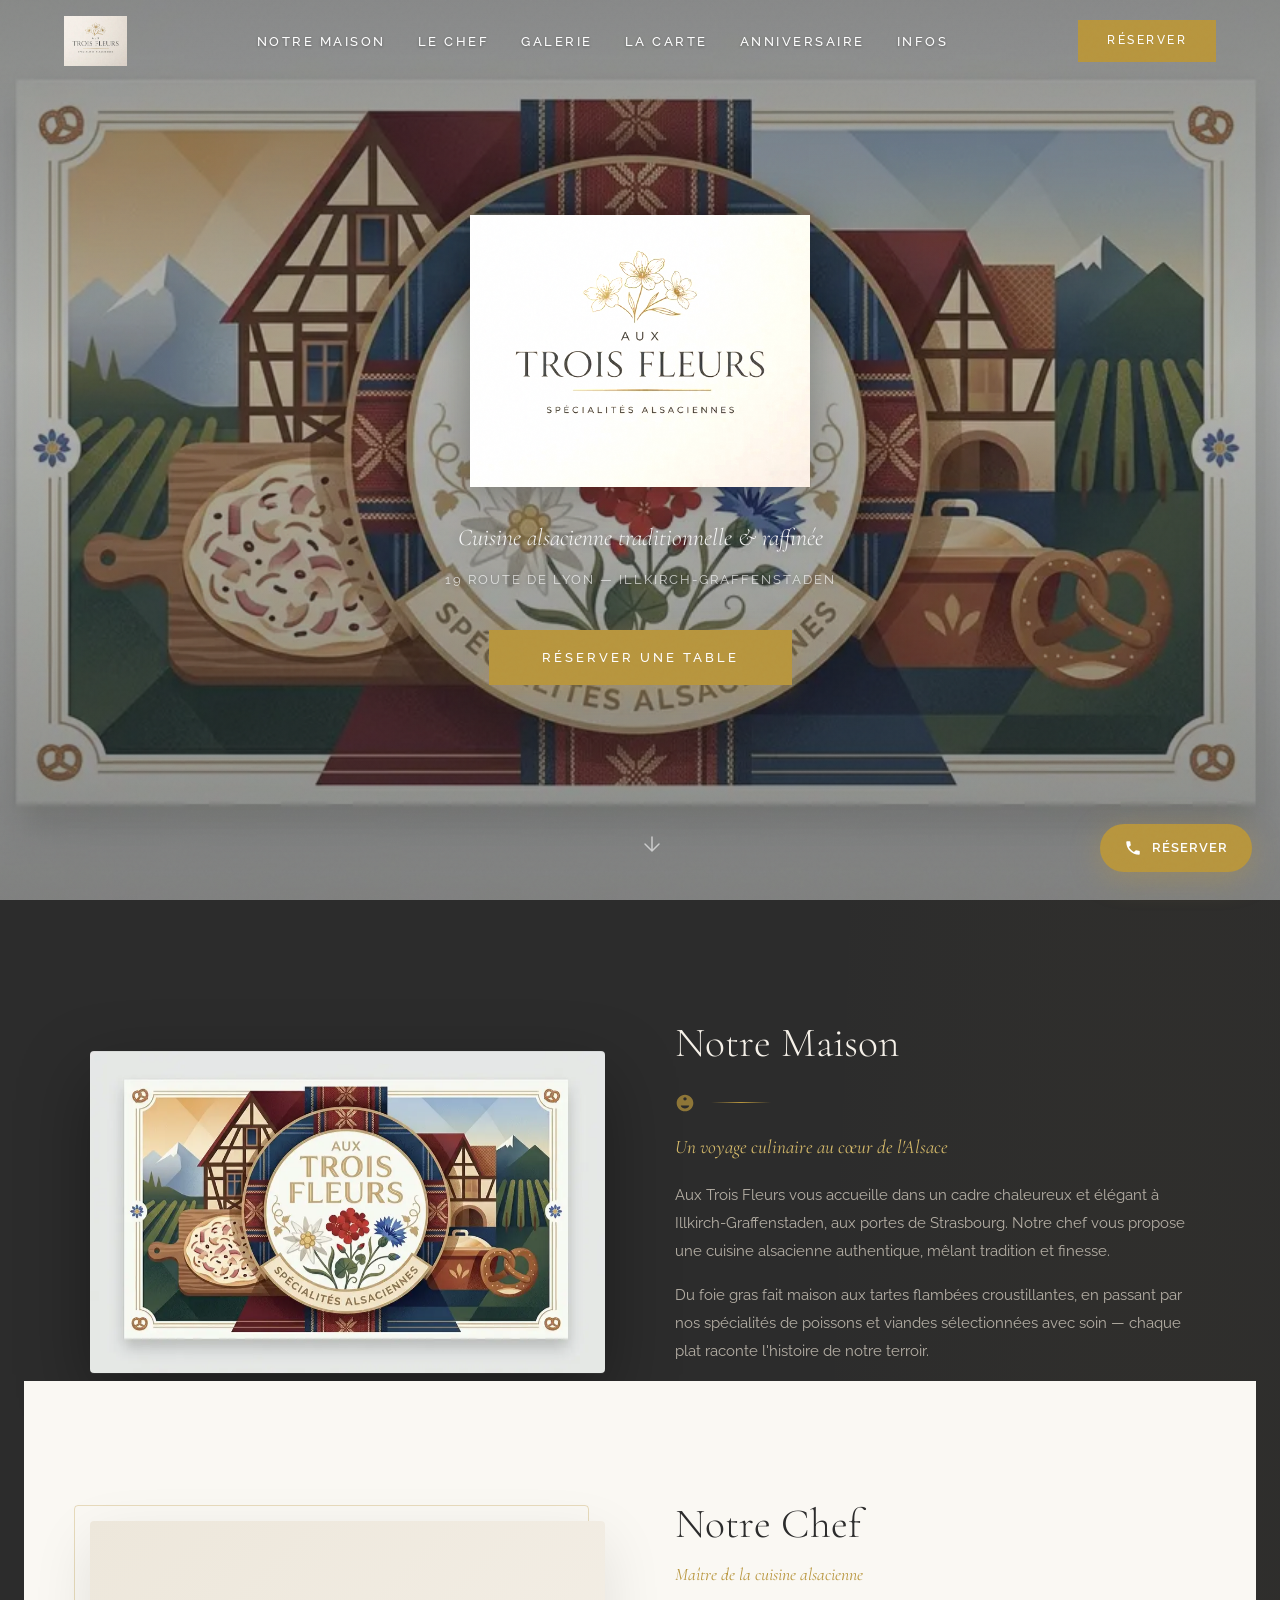
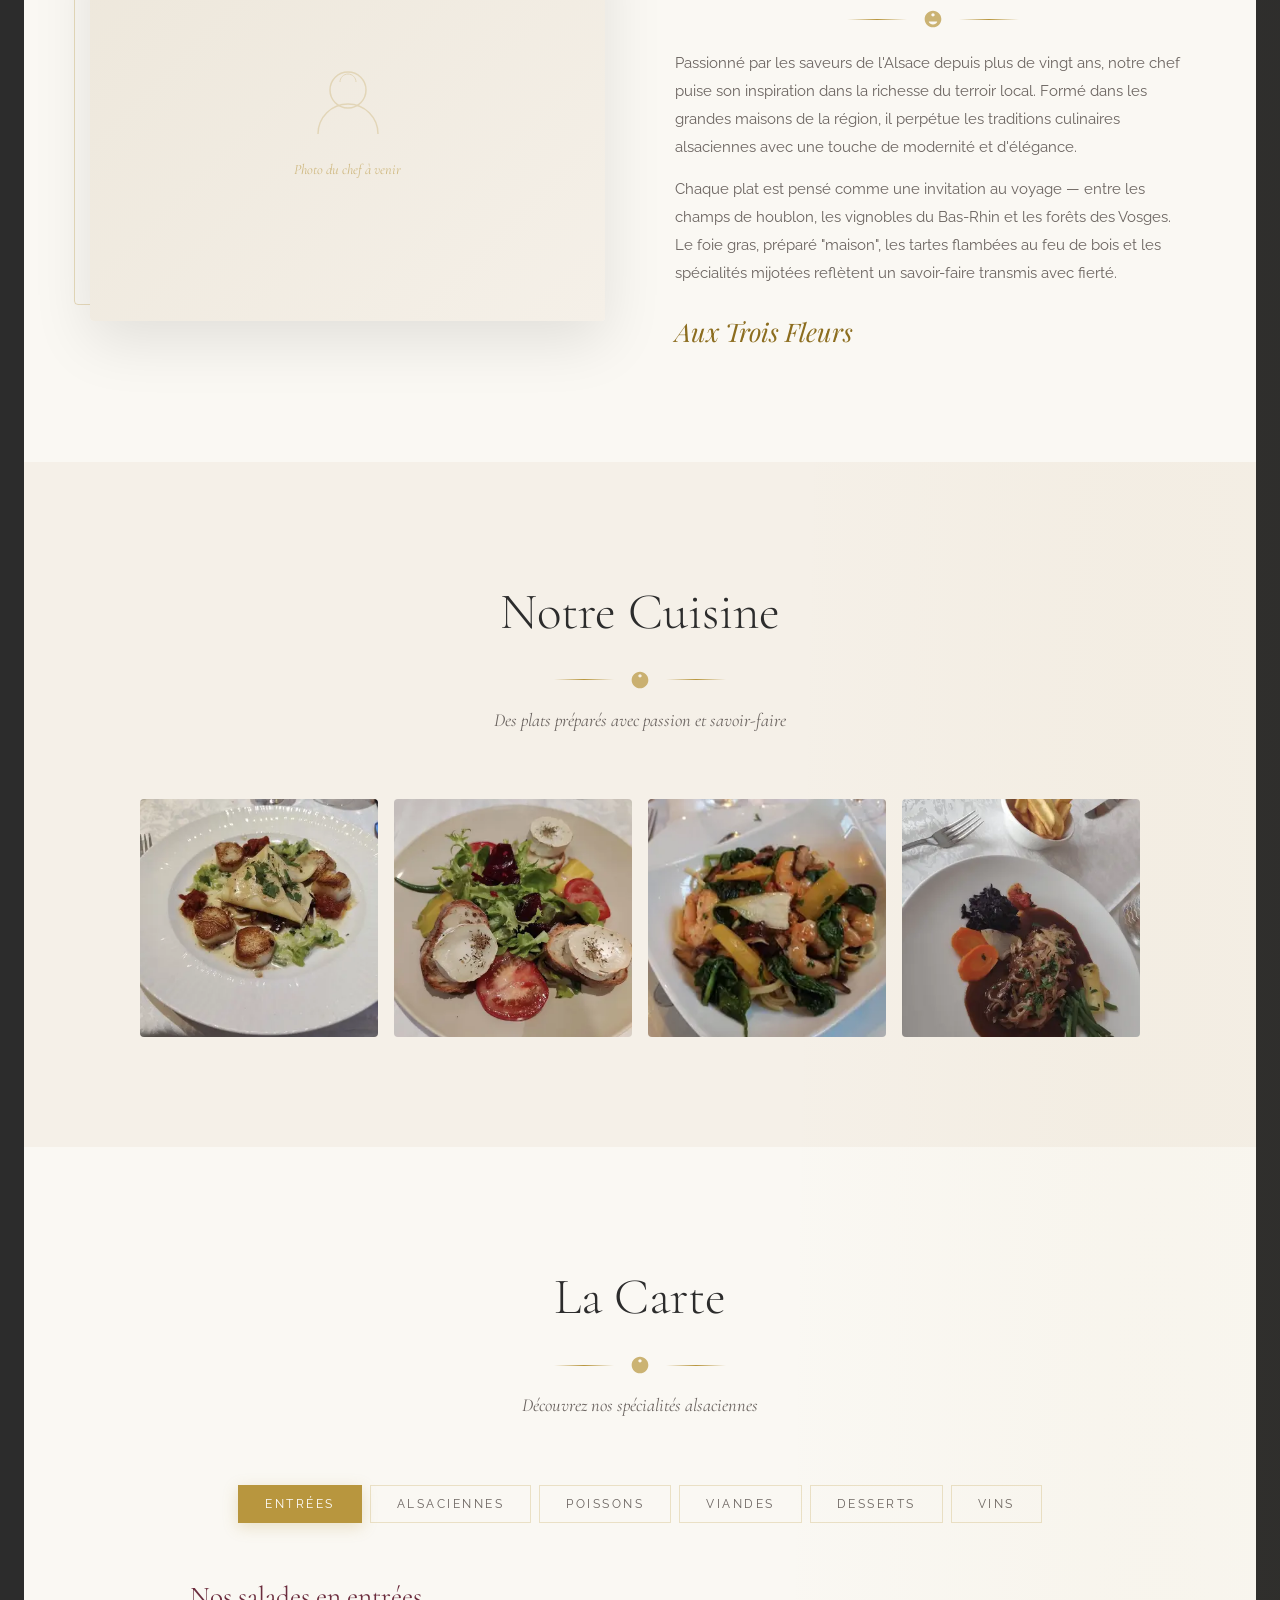
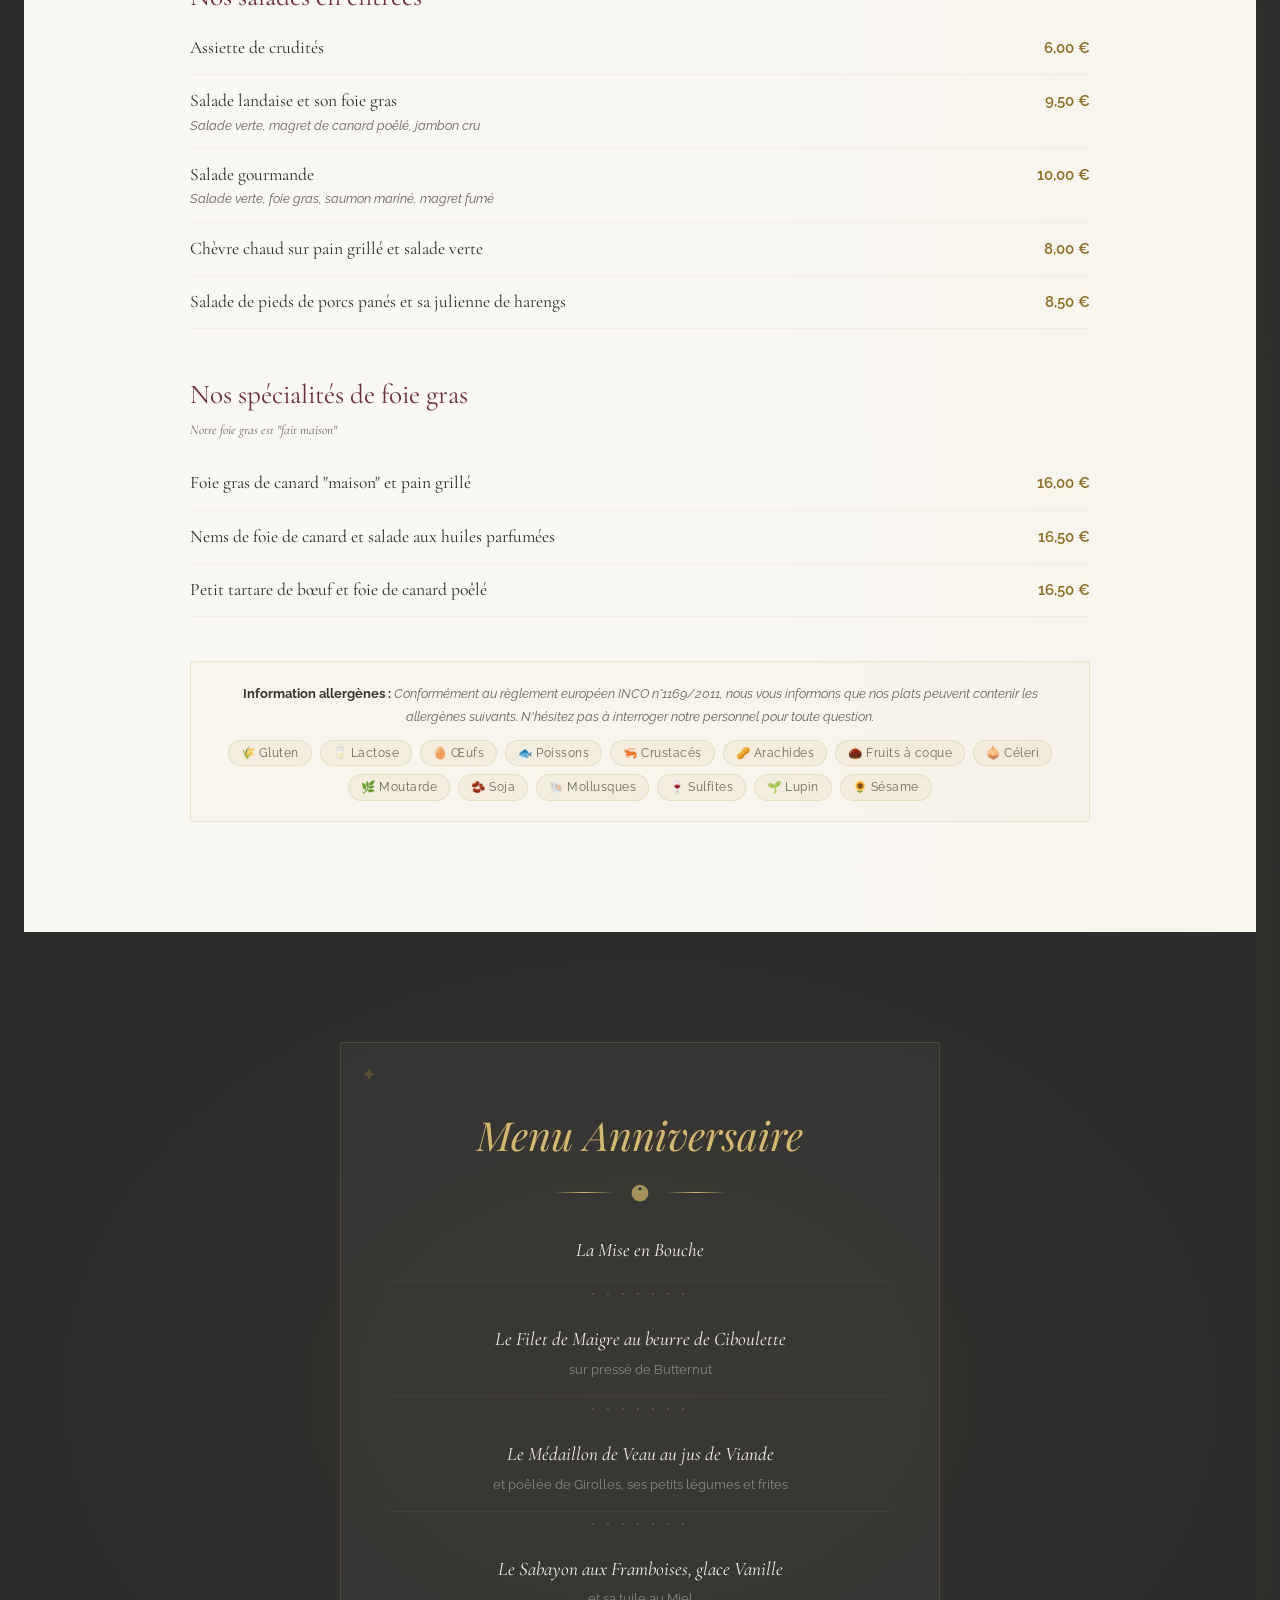
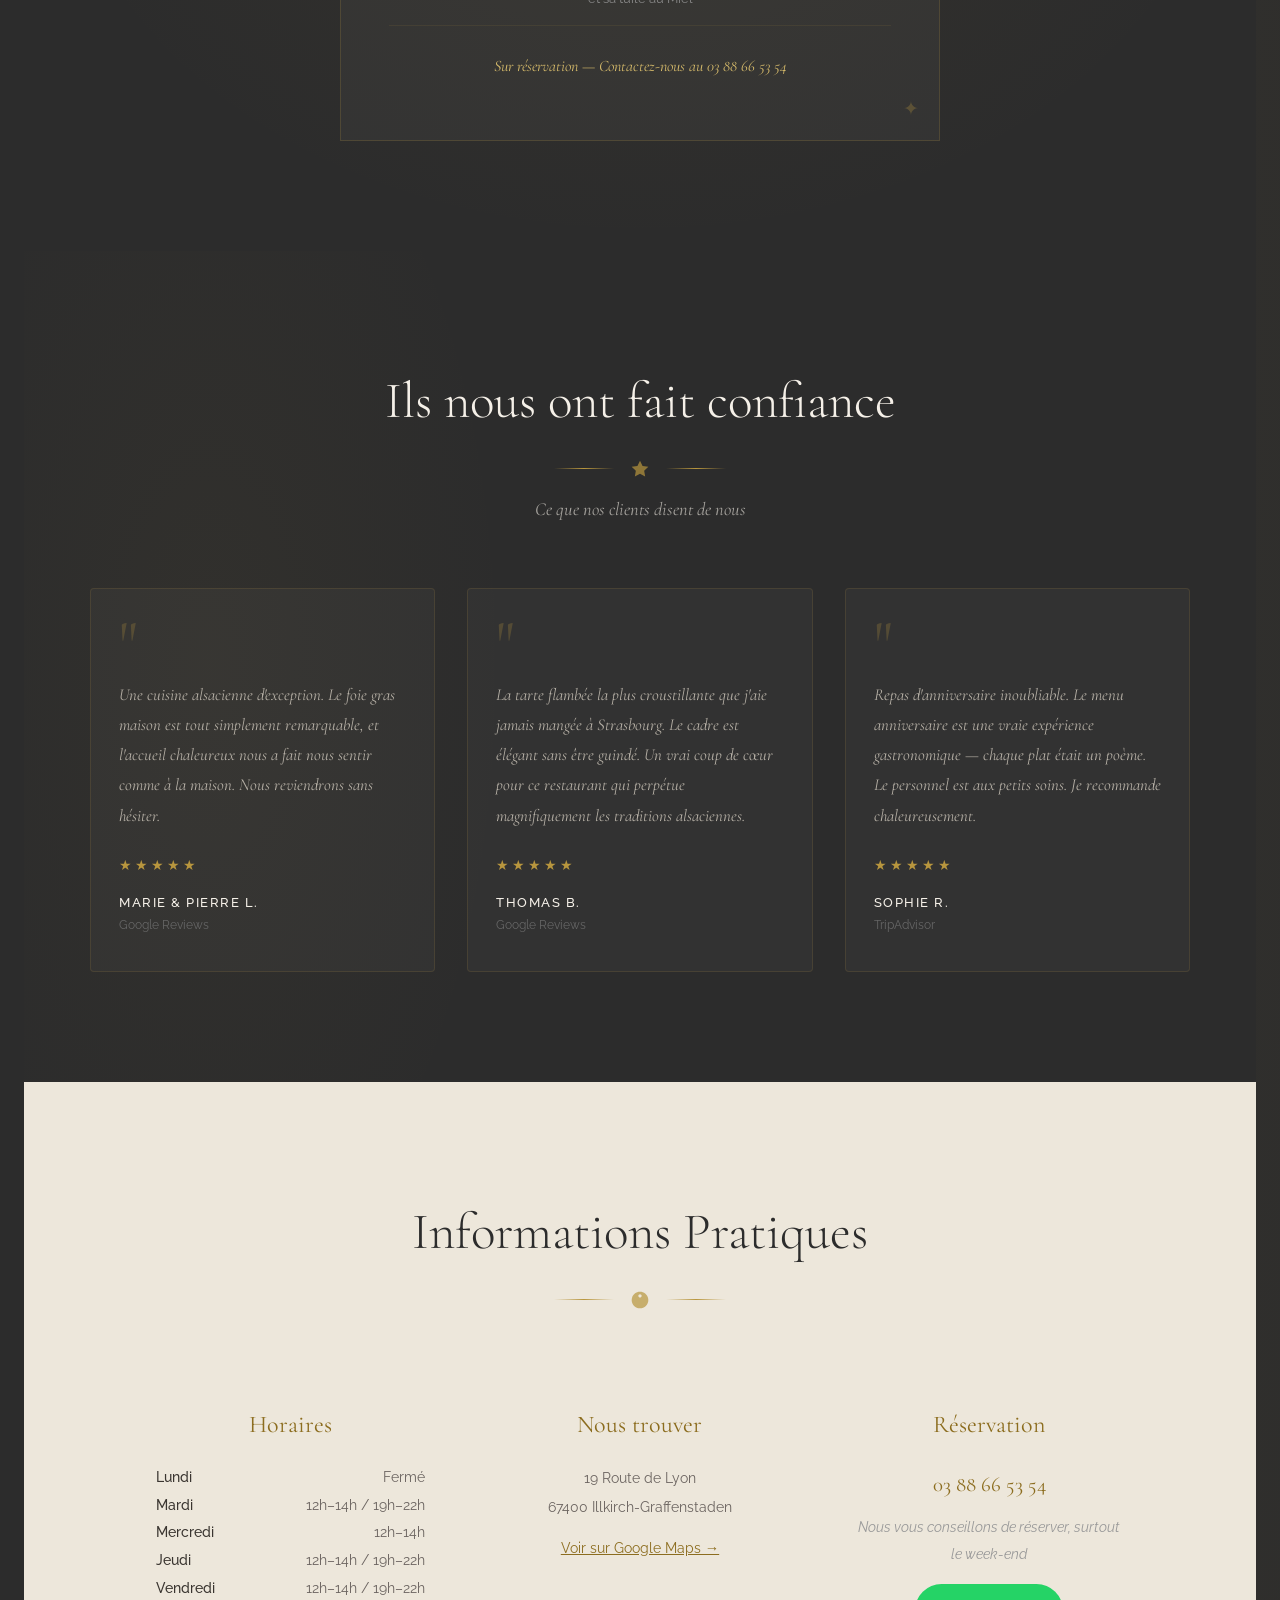
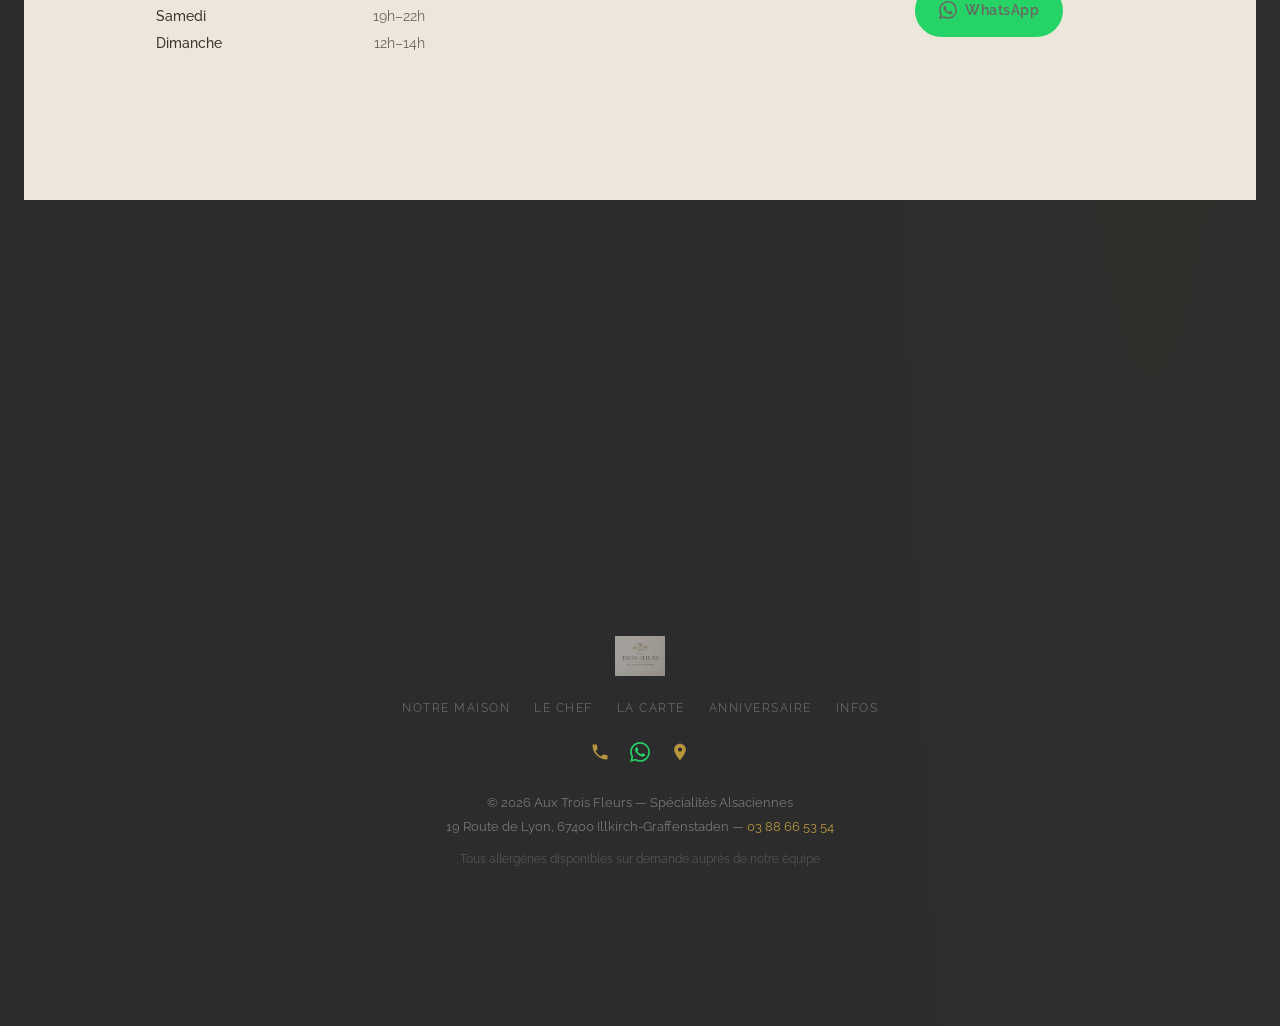
==== index.html @ 16b0a440 "Niveau 5 & 6 : fonctionnalités expert et qualité production Nouvelles sections : - Section "Le Chef"" ====
<!DOCTYPE html>
<html lang="fr">
<head>
<meta charset="UTF-8">
<meta name="viewport" content="width=device-width, initial-scale=1.0">
<title>Aux Trois Fleurs — Restaurant Spécialités Alsaciennes | Illkirch-Graffenstaden</title>
<meta name="description" content="Restaurant Aux Trois Fleurs à Illkirch-Graffenstaden. Spécialités alsaciennes, foie gras maison, tartes flambées, poissons et viandes. Réservez au 03 88 66 53 54.">
<meta name="robots" content="index, follow">
<link rel="canonical" href="https://www.auxtroisfleursillkirch.fr/">

<!-- Favicon SVG inline -->
<link rel="icon" type="image/svg+xml" href="data:image/svg+xml,%3Csvg xmlns='http://www.w3.org/2000/svg' viewBox='0 0 32 32'%3E%3Crect width='32' height='32' fill='%232C2C2C'/%3E%3Cpath d='M16 4c-1.5 3-4 4.5-4 7.5 0 2 1.3 3.5 3 4V8.5c0-.8.7-1.5 1-1.5s1 .7 1 1.5v7c1.7-.5 3-2 3-4 0-3-2.5-4.5-4-7.5zm-5 10c-1-.5-2.5-.5-3.5.5C6 16 6 18.5 7.5 20c.7.7 1.5 1 2.5 1v-7zm10 0v7c1 0 1.8-.3 2.5-1 1.5-1.5 1.5-4 0-5.5-1-1-2.5-1-3.5-.5zM11 22c0 2.5 2 5 5 6 3-1 5-3.5 5-6H11z' fill='%23B8963E'/%3E%3C/svg%3E">
<meta name="theme-color" content="#B8963E">

<!-- Open Graph / Social Media -->
<meta property="og:type" content="restaurant">
<meta property="og:title" content="Aux Trois Fleurs — Spécialités Alsaciennes">
<meta property="og:description" content="Cuisine alsacienne authentique à Illkirch-Graffenstaden. Foie gras maison, tartes flambées, spécialités de saison. Réservation au 03 88 66 53 54.">
<meta property="og:url" content="https://www.auxtroisfleursillkirch.fr/">
<meta property="og:locale" content="fr_FR">
<meta property="og:site_name" content="Aux Trois Fleurs">

<!-- Twitter Card -->
<meta name="twitter:card" content="summary_large_image">
<meta name="twitter:title" content="Aux Trois Fleurs — Spécialités Alsaciennes">
<meta name="twitter:description" content="Cuisine alsacienne authentique à Illkirch-Graffenstaden. Foie gras maison, tartes flambées, spécialités de saison.">

<!-- Schema.org Restaurant structured data -->
<script type="application/ld+json">
{
  "@context": "https://schema.org",
  "@type": "Restaurant",
  "name": "Aux Trois Fleurs",
  "description": "Restaurant de spécialités alsaciennes à Illkirch-Graffenstaden, aux portes de Strasbourg. Cuisine authentique mêlant tradition et raffinement.",
  "url": "https://www.auxtroisfleursillkirch.fr/",
  "telephone": "+33388665354",
  "address": {
    "@type": "PostalAddress",
    "streetAddress": "19 Route de Lyon",
    "addressLocality": "Illkirch-Graffenstaden",
    "postalCode": "67400",
    "addressCountry": "FR"
  },
  "geo": {
    "@type": "GeoCoordinates",
    "latitude": 48.5283,
    "longitude": 7.7139
  },
  "servesCuisine": ["Alsacienne", "Française", "Régionale"],
  "priceRange": "€€",
  "currenciesAccepted": "EUR",
  "paymentAccepted": "Cash, Credit Card",
  "openingHoursSpecification": [
    {
      "@type": "OpeningHoursSpecification",
      "dayOfWeek": ["Tuesday", "Thursday", "Friday"],
      "opens": "12:00",
      "closes": "14:00"
    },
    {
      "@type": "OpeningHoursSpecification",
      "dayOfWeek": ["Tuesday", "Thursday", "Friday", "Saturday"],
      "opens": "19:00",
      "closes": "22:00"
    },
    {
      "@type": "OpeningHoursSpecification",
      "dayOfWeek": ["Sunday"],
      "opens": "12:00",
      "closes": "14:00"
    }
  ],
  "hasMap": "https://maps.google.com/?q=19+Route+de+Lyon,+67400+Illkirch-Graffenstaden",
  "menu": "https://www.auxtroisfleursillkirch.fr/#menu",
  "acceptsReservations": true,
  "keywords": "restaurant alsacien, spécialités alsaciennes, foie gras, tarte flambée, Illkirch-Graffenstaden, Strasbourg"
}
</script>

<!-- Google Fonts optimized -->
<link rel="preconnect" href="https://fonts.googleapis.com">
<link rel="preconnect" href="https://fonts.gstatic.com" crossorigin>
<link href="https://fonts.googleapis.com/css2?family=Cormorant+Garamond:ital,wght@0,300;0,400;0,500;0,600;0,700;1,300;1,400&family=Raleway:wght@300;400;500;600&family=Playfair+Display:ital,wght@0,400;0,500;0,600;1,400&display=swap" rel="stylesheet">
<style>
*, *::before, *::after { box-sizing: border-box; margin: 0; padding: 0; }

:root {
  --cream: #F5F0E8;
  --cream-light: #FAF8F3;
  --cream-dark: #EDE7DB;
  --gold: #B8963E;
  --gold-light: #D4B96A;
  --gold-dark: #8C6D1F;
  --gold-glow: rgba(184,150,62,0.15);
  --charcoal: #2C2C2C;
  --charcoal-light: #4A4A4A;
  --text: #3A3530;
  --text-light: #6B6460;
  --wine: #6B2D3E;
  --wine-light: #8A4558;
}

html { scroll-behavior: smooth; }

body {
  font-family: 'Raleway', sans-serif;
  background: var(--cream-light);
  color: var(--text);
  overflow-x: hidden;
  line-height: 1.6;
}

h1, h2, h3, h4 {
  font-family: 'Cormorant Garamond', serif;
  font-weight: 400;
}

/* ===== SUBTLE TEXTURE OVERLAY ===== */
body::before {
  content: '';
  position: fixed; top: 0; left: 0; width: 100%; height: 100%;
  pointer-events: none; z-index: 9999;
  opacity: 0.018;
  background-image: url("data:image/svg+xml,%3Csvg viewBox='0 0 256 256' xmlns='http://www.w3.org/2000/svg'%3E%3Cfilter id='n'%3E%3CfeTurbulence type='fractalNoise' baseFrequency='0.85' numOctaves='4' stitchTiles='stitch'/%3E%3C/filter%3E%3Crect width='100%25' height='100%25' filter='url(%23n)'/%3E%3C/svg%3E");
}

/* ===== ORNAMENTAL DIVIDERS ===== */
.ornament {
  display: flex; align-items: center; justify-content: center;
  gap: 16px; margin: 16px auto; width: fit-content;
}
.ornament::before, .ornament::after {
  content: '';
  width: 60px; height: 1px;
  background: linear-gradient(90deg, transparent, var(--gold), transparent);
}
.ornament svg {
  width: 20px; height: 20px; fill: var(--gold); opacity: 0.7;
}

/* ===== NAVIGATION ===== */
nav {
  position: fixed; top: 0; left: 0; width: 100%; z-index: 1000;
  background: rgba(245,240,232,0);
  backdrop-filter: blur(0px);
  transition: all 0.5s cubic-bezier(0.4, 0, 0.2, 1);
  border-bottom: 1px solid transparent;
}
nav.scrolled {
  background: rgba(245,240,232,0.96);
  backdrop-filter: blur(16px);
  box-shadow: 0 2px 40px rgba(0,0,0,0.06);
  border-bottom: 1px solid rgba(184,150,62,0.15);
}
.nav-inner {
  max-width: 1200px; margin: 0 auto;
  display: flex; align-items: center; justify-content: space-between;
  padding: 16px 24px;
  transition: padding 0.4s ease;
}
nav.scrolled .nav-inner { padding: 10px 24px; }
.nav-logo {
  height: 50px;
  transition: all 0.4s ease;
  opacity: 0;
}
nav.scrolled .nav-logo { opacity: 1; }
.nav-links { display: flex; gap: 32px; list-style: none; }
.nav-links a {
  text-decoration: none; color: white;
  font-size: 0.8rem; letter-spacing: 2.5px; text-transform: uppercase;
  font-weight: 500; position: relative; transition: all 0.4s;
  text-shadow: 0 1px 3px rgba(0,0,0,0.3);
}
nav.scrolled .nav-links a {
  color: var(--text); text-shadow: none;
}
.nav-links a::after {
  content: ''; position: absolute; bottom: -4px; left: 50%;
  width: 0; height: 1px; background: var(--gold);
  transition: all 0.4s ease; transform: translateX(-50%);
}
.nav-links a:hover { color: var(--gold); }
.nav-links a:hover::after { width: 100%; }
.nav-cta {
  background: var(--gold); color: white;
  padding: 10px 28px; text-decoration: none;
  font-size: 0.75rem; letter-spacing: 2.5px; text-transform: uppercase;
  font-weight: 500; transition: all 0.4s;
  border: 1px solid var(--gold);
}
.nav-cta:hover {
  background: var(--gold-dark); border-color: var(--gold-dark);
  transform: translateY(-1px);
  box-shadow: 0 4px 15px rgba(184,150,62,0.3);
}
.hamburger {
  display: none; flex-direction: column; gap: 5px;
  background: none; border: none; cursor: pointer; padding: 4px;
}
.hamburger span {
  display: block; width: 24px; height: 1.5px;
  background: white; transition: all 0.3s;
}
nav.scrolled .hamburger span { background: var(--charcoal); }

/* ===== HERO FULLSCREEN ===== */
.hero {
  min-height: 100vh; position: relative;
  display: flex; align-items: center; justify-content: center;
  text-align: center; overflow: hidden;
}
.hero-bg {
  position: absolute; top: 0; left: 0; width: 100%; height: 100%;
  z-index: 0;
}
.hero-bg img {
  width: 100%; height: 100%;
  object-fit: cover;
  transform: scale(1.1);
  transition: transform 8s ease;
}
.hero.loaded .hero-bg img {
  transform: scale(1);
}
.hero-overlay {
  position: absolute; top: 0; left: 0; width: 100%; height: 100%;
  background: linear-gradient(
    180deg,
    rgba(44,44,44,0.5) 0%,
    rgba(44,44,44,0.35) 40%,
    rgba(44,44,44,0.55) 100%
  );
  z-index: 1;
}
.hero-content {
  position: relative; z-index: 2;
  max-width: 700px; padding: 0 24px;
}
.hero-logo {
  width: 340px; max-width: 80vw;
  margin-bottom: 24px;
  filter: brightness(1.15) drop-shadow(0 2px 20px rgba(0,0,0,0.3));
  opacity: 0; transform: translateY(40px) scale(0.95);
  animation: heroFadeUp 1.4s cubic-bezier(0.16, 1, 0.3, 1) 0.3s forwards;
}
.hero-tagline {
  font-family: 'Cormorant Garamond', serif;
  font-size: clamp(1.2rem, 3vw, 1.5rem);
  font-style: italic; font-weight: 300;
  color: rgba(255,255,255,0.9);
  margin-bottom: 12px;
  text-shadow: 0 1px 8px rgba(0,0,0,0.3);
  opacity: 0; transform: translateY(30px);
  animation: heroFadeUp 1.2s cubic-bezier(0.16, 1, 0.3, 1) 0.7s forwards;
}
.hero-address {
  font-size: 0.82rem; letter-spacing: 2px;
  color: rgba(255,255,255,0.7); text-transform: uppercase;
  margin-bottom: 40px;
  text-shadow: 0 1px 5px rgba(0,0,0,0.3);
  opacity: 0; transform: translateY(30px);
  animation: heroFadeUp 1.2s cubic-bezier(0.16, 1, 0.3, 1) 0.9s forwards;
}
.hero-cta {
  display: inline-block;
  background: var(--gold); color: white;
  padding: 16px 52px;
  text-decoration: none; font-size: 0.82rem;
  letter-spacing: 3px; text-transform: uppercase;
  font-weight: 500; transition: all 0.5s cubic-bezier(0.4, 0, 0.2, 1);
  border: 1px solid var(--gold);
  box-shadow: 0 4px 25px rgba(184,150,62,0.3);
  opacity: 0; transform: translateY(30px);
  animation: heroFadeUp 1.2s cubic-bezier(0.16, 1, 0.3, 1) 1.1s forwards;
}
.hero-cta:hover {
  background: rgba(255,255,255,0.12); border-color: rgba(255,255,255,0.6);
  color: white;
  transform: translateY(-3px);
  box-shadow: 0 8px 35px rgba(184,150,62,0.4);
}
.hero-scroll {
  position: absolute; bottom: 36px; left: 50%;
  transform: translateX(-50%); z-index: 2;
  opacity: 0;
  animation: heroFadeUp 1s ease 1.8s forwards, bounce 2.5s ease-in-out 2.8s infinite;
}
.hero-scroll svg { width: 24px; height: 24px; stroke: rgba(255,255,255,0.6); }

@keyframes heroFadeUp {
  from { opacity: 0; transform: translateY(40px); }
  to { opacity: 1; transform: translateY(0); }
}
@keyframes bounce {
  0%, 100% { transform: translateX(-50%) translateY(0); }
  50% { transform: translateX(-50%) translateY(12px); }
}

/* ===== SECTIONS ===== */
section { padding: 110px 24px; }
.section-header {
  text-align: center;
  margin-bottom: 64px;
}
.section-header h2 {
  font-size: clamp(2rem, 5vw, 3.2rem);
  color: var(--charcoal);
  margin-bottom: 4px;
  font-weight: 300;
}
.section-header p {
  font-size: 1.05rem; color: var(--text-light);
  font-style: italic; font-family: 'Cormorant Garamond', serif;
  font-size: 1.15rem;
}

/* ===== ABOUT ===== */
.about {
  background: var(--charcoal);
  color: var(--cream);
  position: relative; overflow: hidden;
}
.about::before {
  content: '';
  position: absolute; top: -50%; right: -20%; width: 60%; height: 200%;
  background: radial-gradient(ellipse, rgba(184,150,62,0.04) 0%, transparent 70%);
  pointer-events: none;
}
.about-grid {
  max-width: 1100px; margin: 0 auto;
  display: grid; grid-template-columns: 1fr 1fr;
  gap: 70px; align-items: center;
}
.about-img {
  width: 100%; border-radius: 4px;
  box-shadow: 0 25px 70px rgba(0,0,0,0.35);
  transition: transform 0.8s cubic-bezier(0.4, 0, 0.2, 1);
}
.about-img:hover { transform: translateY(-5px); }
.about-text h2 {
  font-size: clamp(1.8rem, 4vw, 2.6rem);
  color: var(--cream); margin-bottom: 4px; font-weight: 300;
}
.about-text .ornament { margin: 16px 0; justify-content: flex-start; }
.about-text .ornament::before { display: none; }
.about-text p {
  color: #B5AFA5; line-height: 1.9;
  font-size: 0.92rem; margin-bottom: 16px;
}
.about-text .highlight {
  color: var(--gold-light); font-family: 'Cormorant Garamond', serif;
  font-style: italic; font-size: 1.2rem;
}

/* ===== GALERIE ===== */
.galerie { background: var(--cream); }
.galerie-grid {
  max-width: 1000px; margin: 0 auto;
  display: grid;
  grid-template-columns: repeat(4, 1fr);
  gap: 16px;
}
.galerie-item {
  position: relative; overflow: hidden;
  aspect-ratio: 1; border-radius: 4px;
  cursor: pointer;
}
.galerie-item img {
  width: 100%; height: 100%; object-fit: cover;
  transition: transform 0.8s cubic-bezier(0.4, 0, 0.2, 1), filter 0.5s;
}
.galerie-item:hover img {
  transform: scale(1.1);
  filter: brightness(0.85);
}
.galerie-item .overlay {
  position: absolute; bottom: 0; left: 0; right: 0;
  padding: 20px 16px;
  background: linear-gradient(transparent, rgba(0,0,0,0.65));
  color: white;
  transform: translateY(10px); opacity: 0;
  transition: all 0.5s cubic-bezier(0.4, 0, 0.2, 1);
  font-family: 'Cormorant Garamond', serif;
  font-style: italic; font-size: 1rem;
}
.galerie-item:hover .overlay { opacity: 1; transform: translateY(0); }

/* LIGHTBOX */
.lightbox {
  position: fixed; top: 0; left: 0; width: 100%; height: 100%;
  background: rgba(20,18,15,0.95); z-index: 10000;
  display: none; align-items: center; justify-content: center;
  opacity: 0; transition: opacity 0.4s;
  cursor: pointer;
}
.lightbox.active { display: flex; opacity: 1; }
.lightbox img {
  max-width: 85vw; max-height: 85vh;
  object-fit: contain; border-radius: 4px;
  box-shadow: 0 20px 80px rgba(0,0,0,0.5);
  transform: scale(0.9); transition: transform 0.5s cubic-bezier(0.16, 1, 0.3, 1);
}
.lightbox.active img { transform: scale(1); }
.lightbox-close {
  position: absolute; top: 24px; right: 32px;
  color: rgba(255,255,255,0.6); font-size: 2rem;
  cursor: pointer; transition: color 0.3s;
  font-family: 'Raleway', sans-serif; font-weight: 300;
  background: none; border: none; line-height: 1;
}
.lightbox-close:hover { color: white; }
.lightbox-close:focus-visible {
  outline: 2px solid var(--gold); outline-offset: 4px; border-radius: 2px;
}
.lightbox-caption {
  position: absolute; bottom: 40px; left: 50%;
  transform: translateX(-50%);
  color: rgba(255,255,255,0.7);
  font-family: 'Cormorant Garamond', serif;
  font-style: italic; font-size: 1.2rem;
}

/* ===== MENU ===== */
.menu { background: var(--cream-light); }
.menu-container { max-width: 900px; margin: 0 auto; }
.menu-tabs {
  display: flex; justify-content: center;
  flex-wrap: wrap; gap: 8px;
  margin-bottom: 52px;
}
.menu-tab {
  background: none; border: 1px solid rgba(184,150,62,0.25);
  padding: 11px 26px; cursor: pointer;
  font-family: 'Raleway', sans-serif;
  font-size: 0.75rem; letter-spacing: 2.5px;
  text-transform: uppercase; color: var(--text-light);
  transition: all 0.4s cubic-bezier(0.4, 0, 0.2, 1);
}
.menu-tab:hover {
  border-color: var(--gold);
  color: var(--gold);
  background: var(--gold-glow);
}
.menu-tab.active {
  background: var(--gold); color: white;
  border-color: var(--gold);
  box-shadow: 0 4px 15px rgba(184,150,62,0.25);
}
.menu-panel {
  display: none;
  animation: fadePanel 0.5s ease;
}
.menu-panel.active { display: block; }
@keyframes fadePanel {
  from { opacity: 0; transform: translateY(10px); }
  to { opacity: 1; transform: translateY(0); }
}
.menu-category { margin-bottom: 44px; }
.menu-category h3 {
  font-size: 1.7rem; color: var(--wine);
  margin-bottom: 4px; font-weight: 400;
}
.menu-category .cat-note {
  font-size: 0.82rem; color: var(--text-light);
  font-style: italic; margin-bottom: 16px;
  font-family: 'Cormorant Garamond', serif;
}
.menu-item {
  display: flex; justify-content: space-between;
  align-items: baseline; padding: 12px 0;
  border-bottom: 1px solid rgba(184,150,62,0.1);
  transition: background 0.3s;
}
.menu-item:hover { background: rgba(184,150,62,0.03); }
.menu-item-name {
  font-family: 'Cormorant Garamond', serif;
  font-size: 1.1rem; color: var(--charcoal); flex: 1;
}
.menu-item-desc {
  font-size: 0.8rem; color: var(--text-light);
  font-style: italic; display: block;
  font-family: 'Raleway', sans-serif;
}
.menu-item-price {
  font-weight: 600; color: var(--gold-dark);
  white-space: nowrap; margin-left: 20px;
  font-size: 0.95rem;
}
.menu-note {
  text-align: center; margin-top: 32px;
  font-style: italic; color: var(--text-light);
  font-family: 'Cormorant Garamond', serif;
  font-size: 1.05rem;
}


/* ===== ALLERGÈNES ===== */
.allergenes-note {
  max-width: 900px; margin: 40px auto 0;
  padding: 20px 28px;
  border: 1px solid rgba(184,150,62,0.2);
  background: rgba(184,150,62,0.03);
  border-radius: 4px;
  text-align: center;
}
.allergenes-note p {
  font-size: 0.8rem; color: var(--text-light);
  font-style: italic; line-height: 1.8;
}
.allergenes-note strong {
  color: var(--text); font-style: normal;
}
.allergenes-list {
  display: flex; flex-wrap: wrap; justify-content: center;
  gap: 8px; margin-top: 12px;
}
.allergen-tag {
  background: rgba(184,150,62,0.08);
  border: 1px solid rgba(184,150,62,0.2);
  border-radius: 20px; padding: 3px 12px;
  font-size: 0.72rem; color: var(--text-light);
  letter-spacing: 0.5px;
}


/* ===== MICRO-INTERACTIONS MENU ===== */
.menu-item {
  position: relative;
}
.menu-item::before {
  content: '';
  position: absolute; left: -12px; top: 50%;
  transform: translateY(-50%) scaleX(0);
  width: 4px; height: 60%; background: var(--gold);
  transform-origin: left; transition: transform 0.3s cubic-bezier(0.4, 0, 0.2, 1);
  border-radius: 2px; opacity: 0.7;
}
.menu-item:hover::before { transform: translateY(-50%) scaleX(1); }
.menu-item:hover .menu-item-name { color: var(--wine); }
.menu-item:hover .menu-item-price { color: var(--gold); }
.menu-item-name, .menu-item-price { transition: color 0.3s; }

/* Focus visible sur onglets menu pour clavier */
.menu-tab:focus-visible {
  outline: 2px solid var(--gold); outline-offset: 2px;
}

/* ===== MENU ANNIVERSAIRE ===== */
.anniversaire {
  background: var(--charcoal);
  position: relative; overflow: hidden;
}
.anniversaire::before {
  content: '';
  position: absolute; top: 0; left: 0; width: 100%; height: 100%;
  background: radial-gradient(ellipse at center, rgba(184,150,62,0.06) 0%, transparent 70%);
}
.anniv-card {
  max-width: 600px; margin: 0 auto;
  background: rgba(255,255,255,0.03);
  border: 1px solid rgba(184,150,62,0.2);
  padding: 60px 48px;
  text-align: center; position: relative;
}
.anniv-card::before, .anniv-card::after {
  content: '✦';
  position: absolute; color: var(--gold); opacity: 0.3;
  font-size: 1.2rem;
}
.anniv-card::before { top: 16px; left: 20px; }
.anniv-card::after { bottom: 16px; right: 20px; }
.anniv-card h2 {
  font-family: 'Playfair Display', serif;
  font-size: clamp(1.8rem, 4vw, 2.5rem);
  color: var(--gold-light); font-weight: 400;
  font-style: italic; margin-bottom: 8px;
}
.anniv-card .ornament::before, .anniv-card .ornament::after {
  background: linear-gradient(90deg, transparent, var(--gold-light), transparent);
}
.anniv-card .ornament svg { fill: var(--gold-light); }
.anniv-course {
  padding: 16px 0;
  border-bottom: 1px solid rgba(184,150,62,0.1);
}
.anniv-course:last-child { border-bottom: none; }
.anniv-course-name {
  font-family: 'Cormorant Garamond', serif;
  font-size: 1.2rem; color: var(--cream);
  font-style: italic;
}
.anniv-course-desc {
  font-size: 0.82rem; color: #888;
  margin-top: 4px;
}
.anniv-dots {
  color: var(--gold); opacity: 0.4;
  letter-spacing: 4px; margin: 4px 0;
  font-size: 0.7rem;
}
.anniv-note {
  margin-top: 28px;
  font-family: 'Cormorant Garamond', serif;
  font-style: italic; color: var(--gold-light);
  font-size: 1rem;
}


/* ===== AVIS CLIENTS ===== */
.avis {
  background: var(--charcoal);
  position: relative; overflow: hidden;
}
.avis::before {
  content: '';
  position: absolute; bottom: -30%; left: -10%; width: 50%; height: 160%;
  background: radial-gradient(ellipse, rgba(184,150,62,0.04) 0%, transparent 70%);
  pointer-events: none;
}
.avis-grid {
  max-width: 1100px; margin: 0 auto;
  display: grid; grid-template-columns: repeat(3, 1fr);
  gap: 32px;
}
.avis-card {
  background: rgba(255,255,255,0.03);
  border: 1px solid rgba(184,150,62,0.15);
  padding: 36px 28px;
  border-radius: 4px;
  transition: border-color 0.4s, transform 0.4s;
  position: relative;
}
.avis-card:hover {
  border-color: rgba(184,150,62,0.35);
  transform: translateY(-4px);
}
.avis-quote {
  font-family: 'Cormorant Garamond', serif;
  font-size: 4rem; color: var(--gold); opacity: 0.25;
  line-height: 0.6; margin-bottom: 16px;
  display: block; font-style: normal;
}
.avis-text {
  font-family: 'Cormorant Garamond', serif;
  font-style: italic; color: #B5AFA5;
  font-size: 1.05rem; line-height: 1.8;
  margin-bottom: 24px;
}
.avis-stars {
  color: var(--gold); font-size: 0.85rem;
  letter-spacing: 3px; margin-bottom: 12px;
  display: block;
}
.avis-author {
  font-size: 0.8rem; color: var(--cream);
  font-weight: 500; letter-spacing: 1.5px;
  text-transform: uppercase;
}
.avis-source {
  font-size: 0.72rem; color: #666;
  margin-top: 2px; display: block;
}
@media (max-width: 768px) {
  .avis-grid { grid-template-columns: 1fr; gap: 20px; }
}
@media (max-width: 480px) {
  .avis-grid { grid-template-columns: 1fr; }
}

/* ===== INFOS ===== */
.infos {
  background: var(--cream-dark);
  position: relative;
}
.infos-grid {
  max-width: 1000px; margin: 0 auto;
  display: grid; grid-template-columns: 1fr 1fr 1fr;
  gap: 48px; text-align: center;
}
.info-block {
  padding: 32px 16px;
}
.info-block h3 {
  font-size: 1.5rem; color: var(--gold-dark);
  margin-bottom: 20px;
}
.info-block p, .info-block a {
  color: var(--text-light); font-size: 0.9rem;
  line-height: 2; text-decoration: none;
}
.info-block a:hover { color: var(--gold); }
.info-block .day {
  display: flex; justify-content: space-between;
  padding: 3px 0; font-size: 0.85rem;
}
.info-block .day span:first-child { color: var(--text); font-weight: 500; }
.info-block .day span:last-child { color: var(--text-light); }
.info-block .closed { color: var(--wine); }
.phone-link {
  display: inline-block;
  font-size: 1.3rem !important;
  color: var(--gold-dark) !important;
  font-family: 'Cormorant Garamond', serif;
  transition: color 0.3s;
}
.phone-link:hover { color: var(--gold) !important; }


/* ===== WHATSAPP BUTTON ===== */
.whatsapp-btn {
  display: inline-flex; align-items: center; gap: 8px;
  background: #25D366; color: white;
  padding: 12px 24px; border-radius: 50px;
  text-decoration: none; font-size: 0.8rem;
  font-weight: 600; transition: all 0.3s;
  margin-top: 16px; letter-spacing: 0.5px;
}
.whatsapp-btn:hover {
  background: #1ebe5d;
  transform: translateY(-2px);
  box-shadow: 0 6px 20px rgba(37,211,102,0.35);
}
.whatsapp-btn svg { flex-shrink: 0; }

/* ===== MAP ===== */
.map-section { padding: 0; }
.map-section iframe {
  width: 100%; height: 380px;
  border: none; filter: grayscale(15%) sepia(8%);
}

/* ===== FOOTER ===== */
footer {
  background: var(--charcoal); color: #777;
  text-align: center; padding: 48px 24px;
  font-size: 0.8rem;
}
footer a { color: var(--gold); text-decoration: none; }
footer .footer-logo { height: 40px; margin-bottom: 16px; opacity: 0.6; }

/* ===== FLOATING PHONE BUTTON ===== */
.floating-btn {
  position: fixed; bottom: 28px; right: 28px;
  z-index: 999;
  display: flex; align-items: center; gap: 10px;
  background: var(--gold);
  color: white; text-decoration: none;
  padding: 14px 24px; border-radius: 50px;
  font-size: 0.8rem; font-weight: 600;
  letter-spacing: 1px; text-transform: uppercase;
  box-shadow: 0 6px 30px rgba(184,150,62,0.4);
  transition: all 0.4s cubic-bezier(0.4, 0, 0.2, 1);
  animation: floatPulse 3s ease-in-out infinite;
}
.floating-btn:hover {
  transform: translateY(-3px) scale(1.03);
  box-shadow: 0 10px 40px rgba(184,150,62,0.5);
  background: var(--gold-dark);
}
.floating-btn svg { width: 18px; height: 18px; fill: white; }
@keyframes floatPulse {
  0%, 100% { box-shadow: 0 6px 30px rgba(184,150,62,0.4); }
  50% { box-shadow: 0 6px 30px rgba(184,150,62,0.6); }
}


/* ===== CHEF ===== */
.chef {
  background: var(--cream-light);
  position: relative;
}
.chef-grid {
  max-width: 1100px; margin: 0 auto;
  display: grid; grid-template-columns: 1fr 1fr;
  gap: 70px; align-items: center;
}
.chef-img-wrap {
  position: relative;
}
.chef-img-wrap::before {
  content: '';
  position: absolute; top: -16px; left: -16px;
  width: 100%; height: 100%;
  border: 1px solid rgba(184,150,62,0.3);
  z-index: 0; border-radius: 4px;
  transition: transform 0.4s ease;
}
.chef-img-wrap:hover::before { transform: translate(6px, 6px); }
.chef-img {
  width: 100%; border-radius: 4px;
  box-shadow: 0 20px 60px rgba(0,0,0,0.1);
  position: relative; z-index: 1;
  display: block;
}
.chef-text h2 {
  font-size: clamp(1.8rem, 4vw, 2.6rem);
  color: var(--charcoal); margin-bottom: 4px; font-weight: 300;
}
.chef-text .chef-title {
  font-family: 'Cormorant Garamond', serif;
  font-style: italic; color: var(--gold);
  font-size: 1.1rem; margin-bottom: 20px;
  display: block;
}
.chef-text p {
  color: var(--text-light); line-height: 1.9;
  font-size: 0.92rem; margin-bottom: 14px;
}
.chef-signature {
  font-family: 'Playfair Display', serif;
  font-style: italic; font-size: 1.6rem;
  color: var(--gold-dark); margin-top: 24px;
  display: block;
}
@media (max-width: 768px) {
  .chef-grid { grid-template-columns: 1fr; gap: 36px; }
  .chef-img-wrap::before { display: none; }
}

/* ===== REVEAL ANIMATIONS ===== */
.reveal {
  opacity: 0; transform: translateY(40px);
  transition: opacity 1s cubic-bezier(0.16, 1, 0.3, 1), transform 1s cubic-bezier(0.16, 1, 0.3, 1);
}
.reveal.visible { opacity: 1; transform: translateY(0); }
.reveal-left {
  opacity: 0; transform: translateX(-50px);
  transition: opacity 1s cubic-bezier(0.16, 1, 0.3, 1), transform 1s cubic-bezier(0.16, 1, 0.3, 1);
}
.reveal-left.visible { opacity: 1; transform: translateX(0); }
.reveal-right {
  opacity: 0; transform: translateX(50px);
  transition: opacity 1s cubic-bezier(0.16, 1, 0.3, 1), transform 1s cubic-bezier(0.16, 1, 0.3, 1);
}
.reveal-right.visible { opacity: 1; transform: translateX(0); }

/* Staggered gallery items */
.galerie-item:nth-child(1) { transition-delay: 0s; }
.galerie-item:nth-child(2) { transition-delay: 0.15s; }
.galerie-item:nth-child(3) { transition-delay: 0.3s; }
.galerie-item:nth-child(4) { transition-delay: 0.45s; }

/* ===== PARALLAX HELPER ===== */
[data-parallax] {
  will-change: transform;
}

/* ===== RESPONSIVE ===== */
@media (max-width: 768px) {
  .nav-links { display: none; }
  .hamburger { display: flex; }
  .nav-links.open {
    display: flex; flex-direction: column;
    position: absolute; top: 100%; left: 0; width: 100%;
    background: rgba(245,240,232,0.98);
    padding: 24px; gap: 20px;
    border-bottom: 1px solid rgba(184,150,62,0.2);
  }
  .nav-links.open a { color: var(--text) !important; text-shadow: none !important; }
  .about-grid { grid-template-columns: 1fr; gap: 36px; }
  .galerie-grid { grid-template-columns: 1fr 1fr; }
  .infos-grid { grid-template-columns: 1fr; gap: 24px; }
  .hero-logo { width: 260px; }
  section { padding: 70px 20px; }
  .menu-tabs { gap: 4px; }
  .menu-tab { padding: 8px 14px; font-size: 0.7rem; letter-spacing: 1.5px; }
  .anniv-card { padding: 40px 24px; }
  .floating-btn span { display: none; }
  .floating-btn { padding: 16px; border-radius: 50%; }
}

@media (max-width: 480px) {
  .galerie-grid { grid-template-columns: 1fr; }
  .hero-cta { padding: 14px 32px; font-size: 0.75rem; }
  .section-header h2 { font-size: 1.9rem; }
  .menu-tab { padding: 7px 10px; font-size: 0.65rem; letter-spacing: 1px; }
  .about-text h2 { font-size: 1.8rem; }
  .anniv-card { padding: 32px 16px; }
  .map-section iframe { height: 260px; }
  .nav-inner { padding: 14px 16px; }
  .hero-address { font-size: 0.72rem; letter-spacing: 1.5px; }
}
</style>
</head>
<body>

<!-- NAV -->
<nav id="navbar">
  <div class="nav-inner">
    <img loading="lazy" src="[data-uri]" alt="Aux Trois Fleurs" class="nav-logo">
    <ul class="nav-links" id="navLinks">
      <li><a href="#about">Notre Maison</a></li>
      <li><a href="#chef">Le Chef</a></li>
      <li><a href="#galerie">Galerie</a></li>
      <li><a href="#menu">La Carte</a></li>
      <li><a href="#anniversaire">Anniversaire</a></li>
      <li><a href="#infos">Infos</a></li>
    </ul>
    <a href="tel:0388665354" class="nav-cta">Réserver</a>
    <button class="hamburger" id="hamburger" aria-label="Menu">
      <span></span><span></span><span></span>
    </button>
  </div>
</nav>

<!-- HERO FULLSCREEN -->
<section class="hero" id="hero">
  <div class="hero-bg">
    <img fetchpriority="high" src="[data-uri]" alt="Aux Trois Fleurs ambiance alsacienne">
  </div>
  <div class="hero-overlay"></div>
  <div class="hero-content">
    <img loading="lazy" src="[data-uri]" alt="Aux Trois Fleurs — Spécialités Alsaciennes" class="hero-logo">
    <p class="hero-tagline">Cuisine alsacienne traditionnelle & raffinée</p>
    <p class="hero-address">19 Route de Lyon — Illkirch-Graffenstaden</p>
    <a href="tel:0388665354" class="hero-cta">Réserver une table</a>
  </div>
  <div class="hero-scroll">
    <svg viewBox="0 0 24 24" fill="none" stroke-width="1.5" stroke-linecap="round">
      <path d="M12 5v14M5 12l7 7 7-7"/>
    </svg>
  </div>
</section>

<!-- ABOUT -->
<section class="about" id="about">
  <div class="about-grid">
    <img loading="lazy" src="[data-uri]" alt="Illustration alsacienne" class="about-img reveal-left" data-parallax="0.03">
    <div class="about-text reveal-right">
      <h2>Notre Maison</h2>
      <div class="ornament">
        <svg viewBox="0 0 24 24"><path d="M12 2C6.5 2 2 6.5 2 12s4.5 10 10 10 10-4.5 10-10S17.5 2 12 2zm0 3c1.1 0 2 .9 2 2s-.9 2-2 2-2-.9-2-2 .9-2 2-2zm5 10.5c-.8 1.7-2.7 3-5 3s-4.2-1.3-5-3c-.1-.3.1-.5.4-.5h9.2c.3 0 .5.2.4.5z"/></svg>
      </div>
      <p class="highlight">Un voyage culinaire au cœur de l'Alsace</p>
      <p>Aux Trois Fleurs vous accueille dans un cadre chaleureux et élégant à Illkirch-Graffenstaden, aux portes de Strasbourg. Notre chef vous propose une cuisine alsacienne authentique, mêlant tradition et finesse.</p>
      <p>Du foie gras fait maison aux tartes flambées croustillantes, en passant par nos spécialités de poissons et viandes sélectionnées avec soin — chaque plat raconte l'histoire de notre terroir.</p>
    </div>
  </div>

<!-- CHEF -->
<section class="chef" id="chef">
  <div class="chef-grid">
    <div class="chef-img-wrap reveal-left">
      <div class="chef-img" style="background: linear-gradient(135deg, var(--cream-dark) 0%, var(--cream) 100%); min-height: 400px; display:flex; align-items:center; justify-content:center; flex-direction:column; gap:16px;">
        <svg viewBox="0 0 80 80" width="80" fill="none" xmlns="http://www.w3.org/2000/svg" style="opacity:0.25">
          <circle cx="40" cy="28" r="18" stroke="#B8963E" stroke-width="1.5"/>
          <path d="M10 72c0-16.6 13.4-30 30-30s30 13.4 30 30" stroke="#B8963E" stroke-width="1.5"/>
          <path d="M32 20c0-4.4 3.6-8 8-8s8 3.6 8 8" stroke="#B8963E" stroke-width="1"/>
        </svg>
        <p style="color:var(--gold);font-family:'Cormorant Garamond',serif;font-style:italic;font-size:0.9rem;opacity:0.6">Photo du chef à venir</p>
      </div>
    </div>
    <div class="chef-text reveal-right">
      <h2>Notre Chef</h2>
      <span class="chef-title">Maître de la cuisine alsacienne</span>
      <div class="ornament" style="justify-content:flex-start;margin-bottom:20px;">
        <svg viewBox="0 0 24 24" fill="var(--gold)" opacity="0.7" width="20" height="20"><path d="M12 2C6.5 2 2 6.5 2 12s4.5 10 10 10 10-4.5 10-10S17.5 2 12 2zm0 3c1.1 0 2 .9 2 2s-.9 2-2 2-2-.9-2-2 .9-2 2-2zm5 10.5c-.8 1.7-2.7 3-5 3s-4.2-1.3-5-3c-.1-.3.1-.5.4-.5h9.2c.3 0 .5.2.4.5z"/></svg>
      </div>
      <p>Passionné par les saveurs de l'Alsace depuis plus de vingt ans, notre chef puise son inspiration dans la richesse du terroir local. Formé dans les grandes maisons de la région, il perpétue les traditions culinaires alsaciennes avec une touche de modernité et d'élégance.</p>
      <p>Chaque plat est pensé comme une invitation au voyage — entre les champs de houblon, les vignobles du Bas-Rhin et les forêts des Vosges. Le foie gras, préparé "maison", les tartes flambées au feu de bois et les spécialités mijotées reflètent un savoir-faire transmis avec fierté.</p>
      <span class="chef-signature">Aux Trois Fleurs</span>
    </div>
  </div>
</section>


<!-- GALERIE -->
<section class="galerie" id="galerie">
  <div class="section-header reveal">
    <h2>Notre Cuisine</h2>
    <div class="ornament">
      <svg viewBox="0 0 24 24"><path d="M12 2C6.5 2 2 6.5 2 12s4.5 10 10 10 10-4.5 10-10S17.5 2 12 2zm0 3c1.1 0 2 .9 2 2s-.9 2-2 2-2-.9-2-2 .9-2 2-2z"/></svg>
    </div>
    <p>Des plats préparés avec passion et savoir-faire</p>
  </div>
  <div class="galerie-grid">
    <div class="galerie-item reveal" data-caption="Raviole de Saint Jacques">
      <img loading="lazy" src="[data-uri]" alt="Raviole de Saint Jacques">
      <div class="overlay">Raviole de Saint Jacques</div>
    </div>
    <div class="galerie-item reveal" data-caption="Chèvre chaud & salade">
      <img loading="lazy" src="[data-uri]" alt="Chèvre chaud">
      <div class="overlay">Chèvre chaud & salade</div>
    </div>
    <div class="galerie-item reveal" data-caption="Linguines aux crevettes">
      <img loading="lazy" src="[data-uri]" alt="Linguines aux crevettes">
      <div class="overlay">Linguines aux crevettes</div>
    </div>
    <div class="galerie-item reveal" data-caption="Viande sauce marchand de vin">
      <img loading="lazy" src="[data-uri]" alt="Viande en sauce">
      <div class="overlay">Viande sauce marchand de vin</div>
    </div>
  </div>
</section>

<!-- LIGHTBOX -->
<div class="lightbox" id="lightbox" role="dialog" aria-modal="true" aria-label="Visionneuse photo">
  <button class="lightbox-close" id="lightboxClose" aria-label="Fermer la visionneuse">&times;</button>
  <img src="" alt="" id="lightboxImg">
  <div class="lightbox-caption" id="lightboxCaption" role="caption"></div>
</div>

<!-- MENU -->
<section class="menu" id="menu">
  <div class="section-header reveal">
    <h2>La Carte</h2>
    <div class="ornament">
      <svg viewBox="0 0 24 24"><path d="M12 2C6.5 2 2 6.5 2 12s4.5 10 10 10 10-4.5 10-10S17.5 2 12 2zm0 3c1.1 0 2 .9 2 2s-.9 2-2 2-2-.9-2-2 .9-2 2-2z"/></svg>
    </div>
    <p>Découvrez nos spécialités alsaciennes</p>
  </div>
  <div class="menu-container">
    <div class="menu-tabs">
      <button class="menu-tab active" data-tab="entrees">Entrées</button>
      <button class="menu-tab" data-tab="alsaciennes">Alsaciennes</button>
      <button class="menu-tab" data-tab="poissons">Poissons</button>
      <button class="menu-tab" data-tab="viandes">Viandes</button>
      <button class="menu-tab" data-tab="desserts">Desserts</button>
      <button class="menu-tab" data-tab="vins">Vins</button>
    </div>

    <!-- ENTRÉES -->
    <div class="menu-panel active" id="tab-entrees">
      <div class="menu-category">
        <h3>Nos salades en entrées</h3>
        <div class="menu-item"><div class="menu-item-name">Assiette de crudités</div><div class="menu-item-price">6,00 €</div></div>
        <div class="menu-item"><div class="menu-item-name">Salade landaise et son foie gras<span class="menu-item-desc">Salade verte, magret de canard poêlé, jambon cru</span></div><div class="menu-item-price">9,50 €</div></div>
        <div class="menu-item"><div class="menu-item-name">Salade gourmande<span class="menu-item-desc">Salade verte, foie gras, saumon mariné, magret fumé</span></div><div class="menu-item-price">10,00 €</div></div>
        <div class="menu-item"><div class="menu-item-name">Chèvre chaud sur pain grillé et salade verte</div><div class="menu-item-price">8,00 €</div></div>
        <div class="menu-item"><div class="menu-item-name">Salade de pieds de porcs panés et sa julienne de harengs</div><div class="menu-item-price">8,50 €</div></div>
      </div>
      <div class="menu-category">
        <h3>Nos spécialités de foie gras</h3>
        <p class="cat-note">Notre foie gras est "fait maison"</p>
        <div class="menu-item"><div class="menu-item-name">Foie gras de canard "maison" et pain grillé</div><div class="menu-item-price">16,00 €</div></div>
        <div class="menu-item"><div class="menu-item-name">Nems de foie de canard et salade aux huiles parfumées</div><div class="menu-item-price">16,50 €</div></div>
        <div class="menu-item"><div class="menu-item-name">Petit tartare de bœuf et foie de canard poêlé</div><div class="menu-item-price">16,50 €</div></div>
      </div>
    </div>

    <!-- ALSACIENNES -->
    <div class="menu-panel" id="tab-alsaciennes">
      <div class="menu-category">
        <h3>Nos spécialités alsaciennes</h3>
        <div class="menu-item"><div class="menu-item-name">Escargots — ½ douzaine / douzaine</div><div class="menu-item-price">6,50 € / 12,00 €</div></div>
        <div class="menu-item"><div class="menu-item-name">Salade mixte (cervelas, emmenthal)</div><div class="menu-item-price">8,50 €</div></div>
        <div class="menu-item"><div class="menu-item-name">Tête de veau sauce Ravigote et pommes sautées</div><div class="menu-item-price">14,50 €</div></div>
        <div class="menu-item"><div class="menu-item-name">Viande pot au feu tiède en salade, crudités et pommes sautées</div><div class="menu-item-price">14,50 €</div></div>
        <div class="menu-item"><div class="menu-item-name">Presskopf "maison", crudités et pommes sautées</div><div class="menu-item-price">14,00 €</div></div>
        <div class="menu-item"><div class="menu-item-name">Jambonneau et salade de pommes de terre</div><div class="menu-item-price">14,50 €</div></div>
        <div class="menu-item"><div class="menu-item-name">Jambonneau, choucroute et pommes sautées</div><div class="menu-item-price">14,50 €</div></div>
        <div class="menu-item"><div class="menu-item-name">Jambonneau braisé, sauce à la bière sur lit de pommes sautées</div><div class="menu-item-price">16,00 €</div></div>
      </div>
      <div class="menu-category">
        <h3>Nos tartes flambées</h3>
        <p class="cat-note">Uniquement le soir jusqu'à 21 heures</p>
        <div class="menu-item"><div class="menu-item-name">Tarte flambée</div><div class="menu-item-price">7,40 €</div></div>
        <div class="menu-item"><div class="menu-item-name">Tarte flambée gratinée</div><div class="menu-item-price">7,80 €</div></div>
        <div class="menu-item"><div class="menu-item-name">Tarte flambée champignons jambon gratinée</div><div class="menu-item-price">9,00 €</div></div>
        <div class="menu-item"><div class="menu-item-name">Tarte flambée aux pommes</div><div class="menu-item-price">8,00 €</div></div>
        <div class="menu-item"><div class="menu-item-name">Tarte flambée aux pommes, arrosée au Calvados</div><div class="menu-item-price">10,00 €</div></div>
      </div>
    </div>

    <!-- POISSONS -->
    <div class="menu-panel" id="tab-poissons">
      <div class="menu-category">
        <h3>Nos poissons</h3>
        <div class="menu-item"><div class="menu-item-name">Crêpe parmentière de saumon au beurre de ciboulette</div><div class="menu-item-price">16,00 €</div></div>
        <div class="menu-item"><div class="menu-item-name">Linguines aux crevettes et aux condiments à la poêlée de shiitakes</div><div class="menu-item-price">18,00 €</div></div>
        <div class="menu-item"><div class="menu-item-name">Raviole ouverte de Saint Jacques poêlées et shiitakes à la fondue de poireaux</div><div class="menu-item-price">22,50 €</div></div>
        <div class="menu-item"><div class="menu-item-name">Dos de cabillaud et croustillants de crevettes à la fondue d'épinards</div><div class="menu-item-price">22,50 €</div></div>
        <div class="menu-item"><div class="menu-item-name">Brochette de Saint Jacques et saumon, galettes de pommes de terre</div><div class="menu-item-price">21,00 €</div></div>
        <div class="menu-item"><div class="menu-item-name">Aile de raie aux appétits et à la vinaigrette de noisettes</div><div class="menu-item-price">22,00 €</div></div>
        <div class="menu-item"><div class="menu-item-name">Sandre en croûte de pommes de terre au beurre de ciboulette</div><div class="menu-item-price">22,00 €</div></div>
        <div class="menu-item"><div class="menu-item-name">Moules à la crème<span class="menu-item-desc">De septembre à mars, sur commande</span></div><div class="menu-item-price">14,00 €</div></div>
        <div class="menu-item"><div class="menu-item-name">Moules marinières<span class="menu-item-desc">De septembre à mars, sur commande</span></div><div class="menu-item-price">13,00 €</div></div>
      </div>
      <p class="menu-note">Ainsi que nos suggestions de poissons en fonction du marché du chef</p>
    </div>

    <!-- VIANDES -->
    <div class="menu-panel" id="tab-viandes">
      <div class="menu-category">
        <h3>Bœuf</h3>
        <p class="cat-note">Accompagnées de frites et de légumes</p>
        <div class="menu-item"><div class="menu-item-name">Faux-filet nature (beurre, ail et persil)</div><div class="menu-item-price">18,50 €</div></div>
        <div class="menu-item"><div class="menu-item-name">Faux-filet, sauce Roquefort</div><div class="menu-item-price">19,50 €</div></div>
        <div class="menu-item"><div class="menu-item-name">Onglet, sauce à l'échalote</div><div class="menu-item-price">18,50 €</div></div>
        <div class="menu-item"><div class="menu-item-name">Tournedos, sauce au poivre vert et crème</div><div class="menu-item-price">20,50 €</div></div>
        <div class="menu-item"><div class="menu-item-name">Tournedos, sauce marchand de vin et poêlée de shiitakes</div><div class="menu-item-price">21,50 €</div></div>
        <div class="menu-item"><div class="menu-item-name">Brochette, sauce béarnaise</div><div class="menu-item-price">19,50 €</div></div>
        <div class="menu-item"><div class="menu-item-name">Tartare (préparé par le chef), frites</div><div class="menu-item-price">17,50 €</div></div>
      </div>
      <div class="menu-category">
        <h3>Veau</h3>
        <div class="menu-item"><div class="menu-item-name">Escalope, sauce à la crème et aux champignons</div><div class="menu-item-price">18,00 €</div></div>
        <div class="menu-item"><div class="menu-item-name">Cordon bleu, sauce à la crème et aux champignons</div><div class="menu-item-price">19,50 €</div></div>
        <div class="menu-item"><div class="menu-item-name">Rognons, sauce à la moutarde à l'ancienne et crème</div><div class="menu-item-price">18,50 €</div></div>
        <div class="menu-item"><div class="menu-item-name">Rognons, sauce à la crème et shiitakes</div><div class="menu-item-price">20,00 €</div></div>
      </div>
      <div class="menu-category">
        <h3>Agneau</h3>
        <div class="menu-item"><div class="menu-item-name">Souris braisée</div><div class="menu-item-price">18,80 €</div></div>
      </div>
      <div class="menu-category">
        <h3>Volaille</h3>
        <div class="menu-item"><div class="menu-item-name">Magret de canard, sauce au miel, Griesknepfles et pomme fruit rôtie</div><div class="menu-item-price">18,00 €</div></div>
        <div class="menu-item"><div class="menu-item-name">Cuisse de canard confite sur lit de pommes sautées</div><div class="menu-item-price">16,00 €</div></div>
        <div class="menu-item"><div class="menu-item-name">Cuisse de canard confite sur lit de choucroute</div><div class="menu-item-price">16,00 €</div></div>
      </div>
      <div class="menu-category">
        <h3>Menu Enfant</h3>
        <div class="menu-item"><div class="menu-item-name">Escalope de dinde panée à la crème et frites ou crêpe parmentière de saumon + glace</div><div class="menu-item-price">8,00 €</div></div>
      </div>
    </div>

    <!-- DESSERTS -->
    <div class="menu-panel" id="tab-desserts">
      <div class="menu-category">
        <h3>Nos fromages</h3>
        <div class="menu-item"><div class="menu-item-name">La portion</div><div class="menu-item-price">3,50 €</div></div>
        <div class="menu-item"><div class="menu-item-name">L'assortiment</div><div class="menu-item-price">5,00 €</div></div>
      </div>
      <div class="menu-category">
        <h3>Nos desserts</h3>
        <div class="menu-item"><div class="menu-item-name">Tarte du jour "maison"</div><div class="menu-item-price">5,00 €</div></div>
        <div class="menu-item"><div class="menu-item-name">Crème au caramel</div><div class="menu-item-price">5,00 €</div></div>
        <div class="menu-item"><div class="menu-item-name">Crème brûlée</div><div class="menu-item-price">6,00 €</div></div>
        <div class="menu-item"><div class="menu-item-name">Baba au Rhum</div><div class="menu-item-price">5,50 €</div></div>
      </div>
      <div class="menu-category">
        <h3>Glaces — Fabrication artisanale</h3>
        <div class="menu-item"><div class="menu-item-name">Coupe de 3 boules de glace</div><div class="menu-item-price">5,40 €</div></div>
        <div class="menu-item"><div class="menu-item-name">Coupe de 3 boules de glace et chantilly</div><div class="menu-item-price">5,90 €</div></div>
        <div class="menu-item"><div class="menu-item-name">Dame blanche</div><div class="menu-item-price">6,50 €</div></div>
        <div class="menu-item"><div class="menu-item-name">Coupe Amarena</div><div class="menu-item-price">6,50 €</div></div>
        <div class="menu-item"><div class="menu-item-name">Poire Belle Hélène</div><div class="menu-item-price">6,50 €</div></div>
        <div class="menu-item"><div class="menu-item-name">Café liégeois</div><div class="menu-item-price">6,00 €</div></div>
        <div class="menu-item"><div class="menu-item-name">Profiteroles au chocolat</div><div class="menu-item-price">6,50 €</div></div>
        <div class="menu-item"><div class="menu-item-name">Nougat glacé "maison" et nage de fruits rouges</div><div class="menu-item-price">7,00 €</div></div>
        <div class="menu-item"><div class="menu-item-name">Parfait au Grand Marnier</div><div class="menu-item-price">7,00 €</div></div>
        <div class="menu-item"><div class="menu-item-name">Fondant au chocolat</div><div class="menu-item-price">7,00 €</div></div>
        <div class="menu-item"><div class="menu-item-name">Café gourmand</div><div class="menu-item-price">6,50 €</div></div>
        <div class="menu-item"><div class="menu-item-name">Irish coffee / Café alsacien / French coffee</div><div class="menu-item-price">7,00 €</div></div>
      </div>
    </div>

    <!-- VINS -->
    <div class="menu-panel" id="tab-vins">
      <div class="menu-category">
        <h3>Vins au verre — Blanc</h3>
        <div class="menu-item"><div class="menu-item-name">XVIII Saint-Luc, Côtes de Gascogne</div><div class="menu-item-price">8,50 €</div></div>
        <div class="menu-item"><div class="menu-item-name">Gewurztraminer Vendanges Tardives</div><div class="menu-item-price">10,00 €</div></div>
        <div class="menu-item"><div class="menu-item-name">Alliance Bio, Wunsch et Mann</div><div class="menu-item-price">6,50 €</div></div>
        <div class="menu-item"><div class="menu-item-name">Saint Véran, Bourgogne</div><div class="menu-item-price">6,00 €</div></div>
        <div class="menu-item"><div class="menu-item-name">IGP Chardonnay Viognier</div><div class="menu-item-price">6,00 €</div></div>
      </div>
      <div class="menu-category">
        <h3>Vins au verre — Rouge</h3>
        <div class="menu-item"><div class="menu-item-name">Cabardes</div><div class="menu-item-price">6,00 €</div></div>
        <div class="menu-item"><div class="menu-item-name">Côtes de Bourg</div><div class="menu-item-price">5,00 €</div></div>
        <div class="menu-item"><div class="menu-item-name">IGP Pays d'Oc</div><div class="menu-item-price">6,00 €</div></div>
        <div class="menu-item"><div class="menu-item-name">Vacqueyras</div><div class="menu-item-price">6,00 €</div></div>
      </div>
      <div class="menu-category">
        <h3>Bouteilles — Rouge</h3>
        <div class="menu-item"><div class="menu-item-name">Faugères Schistes Dorés<span class="menu-item-desc">75cl / 50cl</span></div><div class="menu-item-price">28 € / 19 €</div></div>
        <div class="menu-item"><div class="menu-item-name">Languedoc Rouge de Rêve 2019, La Grande Sieste</div><div class="menu-item-price">34,00 €</div></div>
        <div class="menu-item"><div class="menu-item-name">Corbière Château Pech-Latt BIO</div><div class="menu-item-price">32,00 €</div></div>
        <div class="menu-item"><div class="menu-item-name">Cairanne Entre Restanques et Garrigues</div><div class="menu-item-price">28,00 €</div></div>
      </div>
      <div class="menu-category">
        <h3>Bouteilles — Rosé</h3>
        <div class="menu-item"><div class="menu-item-name">IGP Var Estadon Terre Nouvelle</div><div class="menu-item-price">27,00 €</div></div>
        <div class="menu-item"><div class="menu-item-name">Languedoc Art de Vivre</div><div class="menu-item-price">24,00 €</div></div>
        <div class="menu-item"><div class="menu-item-name">Côtes de Provence Héritage</div><div class="menu-item-price">36,00 €</div></div>
      </div>
      <div class="menu-category">
        <h3>Bouteilles — Blanc</h3>
        <div class="menu-item"><div class="menu-item-name">Pinot Gris Grand Cru Pfersigberg, Wunsch et Mann</div><div class="menu-item-price">35,00 €</div></div>
      </div>
    </div>

    <!-- ALLERGÈNES -->
    <div class="allergenes-note">
      <p><strong>Information allergènes :</strong> Conformément au règlement européen INCO n°1169/2011, nous vous informons que nos plats peuvent contenir les allergènes suivants. N'hésitez pas à interroger notre personnel pour toute question.</p>
      <div class="allergenes-list">
        <span class="allergen-tag">🌾 Gluten</span>
        <span class="allergen-tag">🥛 Lactose</span>
        <span class="allergen-tag">🥚 Œufs</span>
        <span class="allergen-tag">🐟 Poissons</span>
        <span class="allergen-tag">🦐 Crustacés</span>
        <span class="allergen-tag">🥜 Arachides</span>
        <span class="allergen-tag">🌰 Fruits à coque</span>
        <span class="allergen-tag">🧅 Céleri</span>
        <span class="allergen-tag">🌿 Moutarde</span>
        <span class="allergen-tag">🫘 Soja</span>
        <span class="allergen-tag">🐚 Mollusques</span>
        <span class="allergen-tag">🍷 Sulfites</span>
        <span class="allergen-tag">🌱 Lupin</span>
        <span class="allergen-tag">🌻 Sésame</span>
      </div>
    </div>
  </div>
</section>

<!-- MENU ANNIVERSAIRE -->
<section class="anniversaire" id="anniversaire">
  <div class="anniv-card reveal">
    <h2>Menu Anniversaire</h2>
    <div class="ornament">
      <svg viewBox="0 0 24 24"><path d="M12 2C6.5 2 2 6.5 2 12s4.5 10 10 10 10-4.5 10-10S17.5 2 12 2zm0 3c1.1 0 2 .9 2 2s-.9 2-2 2-2-.9-2-2 .9-2 2-2z"/></svg>
    </div>
    <div class="anniv-course">
      <div class="anniv-course-name">La Mise en Bouche</div>
    </div>
    <div class="anniv-dots">• • • • • • •</div>
    <div class="anniv-course">
      <div class="anniv-course-name">Le Filet de Maigre au beurre de Ciboulette</div>
      <div class="anniv-course-desc">sur pressé de Butternut</div>
    </div>
    <div class="anniv-dots">• • • • • • •</div>
    <div class="anniv-course">
      <div class="anniv-course-name">Le Médaillon de Veau au jus de Viande</div>
      <div class="anniv-course-desc">et poêlée de Girolles, ses petits légumes et frites</div>
    </div>
    <div class="anniv-dots">• • • • • • •</div>
    <div class="anniv-course">
      <div class="anniv-course-name">Le Sabayon aux Framboises, glace Vanille</div>
      <div class="anniv-course-desc">et sa tuile au Miel</div>
    </div>
    <p class="anniv-note">Sur réservation — Contactez-nous au 03 88 66 53 54</p>
  </div>
</section>

<!-- AVIS CLIENTS -->
<section class="avis" id="avis">
  <div class="section-header reveal" style="color:var(--cream);">
    <h2 style="color:var(--cream);">Ils nous ont fait confiance</h2>
    <div class="ornament">
      <svg viewBox="0 0 24 24" fill="var(--gold-light)" width="20" height="20"><path d="M12 2l3.09 6.26L22 9.27l-5 4.87 1.18 6.88L12 17.77l-6.18 3.25L7 14.14 2 9.27l6.91-1.01L12 2z"/></svg>
    </div>
    <p style="color:rgba(245,240,232,0.6)">Ce que nos clients disent de nous</p>
  </div>
  <div class="avis-grid">
    <div class="avis-card reveal">
      <span class="avis-quote">"</span>
      <p class="avis-text">Une cuisine alsacienne d'exception. Le foie gras maison est tout simplement remarquable, et l'accueil chaleureux nous a fait nous sentir comme à la maison. Nous reviendrons sans hésiter.</p>
      <span class="avis-stars">★★★★★</span>
      <span class="avis-author">Marie & Pierre L.</span>
      <span class="avis-source">Google Reviews</span>
    </div>
    <div class="avis-card reveal">
      <span class="avis-quote">"</span>
      <p class="avis-text">La tarte flambée la plus croustillante que j'aie jamais mangée à Strasbourg. Le cadre est élégant sans être guindé. Un vrai coup de cœur pour ce restaurant qui perpétue magnifiquement les traditions alsaciennes.</p>
      <span class="avis-stars">★★★★★</span>
      <span class="avis-author">Thomas B.</span>
      <span class="avis-source">Google Reviews</span>
    </div>
    <div class="avis-card reveal">
      <span class="avis-quote">"</span>
      <p class="avis-text">Repas d'anniversaire inoubliable. Le menu anniversaire est une vraie expérience gastronomique — chaque plat était un poème. Le personnel est aux petits soins. Je recommande chaleureusement.</p>
      <span class="avis-stars">★★★★★</span>
      <span class="avis-author">Sophie R.</span>
      <span class="avis-source">TripAdvisor</span>
    </div>
  </div>
</section>

<!-- INFOS -->
<section class="infos" id="infos">
  <div class="section-header reveal">
    <h2>Informations Pratiques</h2>
    <div class="ornament">
      <svg viewBox="0 0 24 24"><path d="M12 2C6.5 2 2 6.5 2 12s4.5 10 10 10 10-4.5 10-10S17.5 2 12 2zm0 3c1.1 0 2 .9 2 2s-.9 2-2 2-2-.9-2-2 .9-2 2-2z"/></svg>
    </div>
  </div>
  <div class="infos-grid">
    <div class="info-block reveal">
      <h3>Horaires</h3>
      <div class="day"><span>Lundi</span><span class="closed">Fermé</span></div>
      <div class="day"><span>Mardi</span><span>12h–14h / 19h–22h</span></div>
      <div class="day"><span>Mercredi</span><span>12h–14h</span></div>
      <div class="day"><span>Jeudi</span><span>12h–14h / 19h–22h</span></div>
      <div class="day"><span>Vendredi</span><span>12h–14h / 19h–22h</span></div>
      <div class="day"><span>Samedi</span><span>19h–22h</span></div>
      <div class="day"><span>Dimanche</span><span>12h–14h</span></div>
    </div>
    <div class="info-block reveal">
      <h3>Nous trouver</h3>
      <p>19 Route de Lyon<br>67400 Illkirch-Graffenstaden</p>
      <p style="margin-top:12px">
        <a href="https://maps.app.goo.gl/8uNok52kUSPHGmhq8" target="_blank" style="color:var(--gold-dark);text-decoration:underline">
          Voir sur Google Maps →
        </a>
      </p>
    </div>
    <div class="info-block reveal">
      <h3>Réservation</h3>
      <p><a href="tel:0388665354" class="phone-link">03 88 66 53 54</a></p>
      <p style="margin-top:8px;font-style:italic;color:#999;font-size:0.85rem">Nous vous conseillons de réserver, surtout le week-end</p>
      <a href="https://wa.me/33388665354?text=Bonjour%2C%20je%20souhaite%20r%C3%A9server%20une%20table%20aux%20Trois%20Fleurs." target="_blank" rel="noopener" class="whatsapp-btn">
        <svg viewBox="0 0 24 24" width="18" height="18" fill="currentColor"><path d="M17.472 14.382c-.297-.149-1.758-.867-2.03-.967-.273-.099-.471-.148-.67.15-.197.297-.767.966-.94 1.164-.173.199-.347.223-.644.075-.297-.15-1.255-.463-2.39-1.475-.883-.788-1.48-1.761-1.653-2.059-.173-.297-.018-.458.13-.606.134-.133.298-.347.446-.52.149-.174.198-.298.298-.497.099-.198.05-.371-.025-.52-.075-.149-.669-1.612-.916-2.207-.242-.579-.487-.5-.669-.51-.173-.008-.371-.01-.57-.01-.198 0-.52.074-.792.372-.272.297-1.04 1.016-1.04 2.479 0 1.462 1.065 2.875 1.213 3.074.149.198 2.096 3.2 5.077 4.487.709.306 1.262.489 1.694.625.712.227 1.36.195 1.871.118.571-.085 1.758-.719 2.006-1.413.248-.694.248-1.289.173-1.413-.074-.124-.272-.198-.57-.347m-5.421 7.403h-.004a9.87 9.87 0 01-5.031-1.378l-.361-.214-3.741.982.998-3.648-.235-.374a9.86 9.86 0 01-1.51-5.26c.001-5.45 4.436-9.884 9.888-9.884 2.64 0 5.122 1.03 6.988 2.898a9.825 9.825 0 012.893 6.994c-.003 5.45-4.437 9.884-9.885 9.884m8.413-18.297A11.815 11.815 0 0012.05 0C5.495 0 .16 5.335.157 11.892c0 2.096.547 4.142 1.588 5.945L.057 24l6.305-1.654a11.882 11.882 0 005.683 1.448h.005c6.554 0 11.89-5.335 11.893-11.893a11.821 11.821 0 00-3.48-8.413z"/></svg>
        WhatsApp
      </a>
    </div>
  </div>
</section>

<!-- MAP -->
<div class="map-section">
  <iframe src="https://www.google.com/maps/embed?pb=!1m18!1m12!1m3!1d2642.5!2d7.7139!3d48.5283!2m3!1f0!2f0!3f0!3m2!1i1024!2i768!4f13.1!3m3!1m2!1s0x4786c7e5e4a7e8c7%3A0x0!2s19+Route+de+Lyon%2C+67400+Illkirch-Graffenstaden!5e0!3m2!1sfr!2sfr!4v1" allowfullscreen loading="lazy"></iframe>
</div>

<!-- FLOATING PHONE BUTTON -->
<a href="tel:0388665354" class="floating-btn" aria-label="Appeler pour réserver">
  <svg viewBox="0 0 24 24"><path d="M6.62 10.79c1.44 2.83 3.76 5.14 6.59 6.59l2.2-2.2c.27-.27.67-.36 1.02-.24 1.12.37 2.33.57 3.57.57.55 0 1 .45 1 1V20c0 .55-.45 1-1 1-9.39 0-17-7.61-17-17 0-.55.45-1 1-1h3.5c.55 0 1 .45 1 1 0 1.25.2 2.45.57 3.57.11.35.03.74-.25 1.02l-2.2 2.2z"/></svg>
  <span>Réserver</span>
</a>

<!-- FOOTER -->
<footer>
  <img loading="lazy" src="[data-uri]" alt="Aux Trois Fleurs" class="footer-logo">
  <div style="display:flex;gap:24px;justify-content:center;flex-wrap:wrap;margin-bottom:24px;">
    <a href="#about" style="color:#666;text-decoration:none;font-size:0.78rem;letter-spacing:1.5px;text-transform:uppercase;transition:color 0.3s" onmouseover="this.style.color='#B8963E'" onmouseout="this.style.color='#666'">Notre Maison</a>
    <a href="#chef" style="color:#666;text-decoration:none;font-size:0.78rem;letter-spacing:1.5px;text-transform:uppercase;transition:color 0.3s" onmouseover="this.style.color='#B8963E'" onmouseout="this.style.color='#666'">Le Chef</a>
    <a href="#menu" style="color:#666;text-decoration:none;font-size:0.78rem;letter-spacing:1.5px;text-transform:uppercase;transition:color 0.3s" onmouseover="this.style.color='#B8963E'" onmouseout="this.style.color='#666'">La Carte</a>
    <a href="#anniversaire" style="color:#666;text-decoration:none;font-size:0.78rem;letter-spacing:1.5px;text-transform:uppercase;transition:color 0.3s" onmouseover="this.style.color='#B8963E'" onmouseout="this.style.color='#666'">Anniversaire</a>
    <a href="#infos" style="color:#666;text-decoration:none;font-size:0.78rem;letter-spacing:1.5px;text-transform:uppercase;transition:color 0.3s" onmouseover="this.style.color='#B8963E'" onmouseout="this.style.color='#666'">Infos</a>
  </div>
  <div style="display:flex;gap:20px;justify-content:center;margin-bottom:24px;">
    <a href="tel:0388665354" style="color:#B8963E;text-decoration:none;font-size:0.85rem;" title="Appeler">
      <svg viewBox="0 0 24 24" width="20" height="20" fill="currentColor"><path d="M6.62 10.79c1.44 2.83 3.76 5.14 6.59 6.59l2.2-2.2c.27-.27.67-.36 1.02-.24 1.12.37 2.33.57 3.57.57.55 0 1 .45 1 1V20c0 .55-.45 1-1 1-9.39 0-17-7.61-17-17 0-.55.45-1 1-1h3.5c.55 0 1 .45 1 1 0 1.25.2 2.45.57 3.57.11.35.03.74-.25 1.02l-2.2 2.2z"/></svg>
    </a>
    <a href="https://wa.me/33388665354" target="_blank" rel="noopener" style="color:#25D366;text-decoration:none;font-size:0.85rem;" title="WhatsApp">
      <svg viewBox="0 0 24 24" width="20" height="20" fill="currentColor"><path d="M17.472 14.382c-.297-.149-1.758-.867-2.03-.967-.273-.099-.471-.148-.67.15-.197.297-.767.966-.94 1.164-.173.199-.347.223-.644.075-.297-.15-1.255-.463-2.39-1.475-.883-.788-1.48-1.761-1.653-2.059-.173-.297-.018-.458.13-.606.134-.133.298-.347.446-.52.149-.174.198-.298.298-.497.099-.198.05-.371-.025-.52-.075-.149-.669-1.612-.916-2.207-.242-.579-.487-.5-.669-.51-.173-.008-.371-.01-.57-.01-.198 0-.52.074-.792.372-.272.297-1.04 1.016-1.04 2.479 0 1.462 1.065 2.875 1.213 3.074.149.198 2.096 3.2 5.077 4.487.709.306 1.262.489 1.694.625.712.227 1.36.195 1.871.118.571-.085 1.758-.719 2.006-1.413.248-.694.248-1.289.173-1.413-.074-.124-.272-.198-.57-.347m-5.421 7.403h-.004a9.87 9.87 0 01-5.031-1.378l-.361-.214-3.741.982.998-3.648-.235-.374a9.86 9.86 0 01-1.51-5.26c.001-5.45 4.436-9.884 9.888-9.884 2.64 0 5.122 1.03 6.988 2.898a9.825 9.825 0 012.893 6.994c-.003 5.45-4.437 9.884-9.885 9.884m8.413-18.297A11.815 11.815 0 0012.05 0C5.495 0 .16 5.335.157 11.892c0 2.096.547 4.142 1.588 5.945L.057 24l6.305-1.654a11.882 11.882 0 005.683 1.448h.005c6.554 0 11.89-5.335 11.893-11.893a11.821 11.821 0 00-3.48-8.413z"/></svg>
    </a>
    <a href="https://maps.app.goo.gl/8uNok52kUSPHGmhq8" target="_blank" rel="noopener" style="color:#B8963E;text-decoration:none;" title="Google Maps">
      <svg viewBox="0 0 24 24" width="20" height="20" fill="currentColor"><path d="M12 2C8.13 2 5 5.13 5 9c0 5.25 7 13 7 13s7-7.75 7-13c0-3.87-3.13-7-7-7zm0 9.5c-1.38 0-2.5-1.12-2.5-2.5s1.12-2.5 2.5-2.5 2.5 1.12 2.5 2.5-1.12 2.5-2.5 2.5z"/></svg>
    </a>
  </div>
  <p>© 2026 Aux Trois Fleurs — Spécialités Alsaciennes</p>
  <p style="margin-top:4px">19 Route de Lyon, 67400 Illkirch-Graffenstaden — <a href="tel:0388665354">03 88 66 53 54</a></p>
  <p style="margin-top:12px;font-size:0.72rem;color:#555">Tous allergènes disponibles sur demande auprès de notre équipe</p>
</footer>

<script>
// Hero loaded animation
window.addEventListener('load', () => {
  document.querySelector('.hero').classList.add('loaded');
});

// Nav scroll effect
const nav = document.getElementById('navbar');
window.addEventListener('scroll', () => {
  nav.classList.toggle('scrolled', window.scrollY > 80);
}, { passive: true });

// Hamburger
document.getElementById('hamburger').addEventListener('click', () => {
  document.getElementById('navLinks').classList.toggle('open');
});
document.querySelectorAll('.nav-links a').forEach(a => {
  a.addEventListener('click', () => {
    document.getElementById('navLinks').classList.remove('open');
  });
});

// Menu tabs
document.querySelectorAll('.menu-tab').forEach(tab => {
  tab.addEventListener('click', () => {
    document.querySelectorAll('.menu-tab').forEach(t => t.classList.remove('active'));
    document.querySelectorAll('.menu-panel').forEach(p => p.classList.remove('active'));
    tab.classList.add('active');
    document.getElementById('tab-' + tab.dataset.tab).classList.add('active');
  });
});

// Lightbox
const lightbox = document.getElementById('lightbox');
const lightboxImg = document.getElementById('lightboxImg');
const lightboxCaption = document.getElementById('lightboxCaption');
const lightboxClose = document.getElementById('lightboxClose');

function openLightbox(img, caption) {
  lightboxImg.src = img.src;
  lightboxImg.alt = img.alt;
  lightboxCaption.textContent = caption || '';
  lightbox.classList.add('active');
  document.body.style.overflow = 'hidden';
  lightboxClose.focus();
}

function closeLightbox() {
  lightbox.classList.remove('active');
  document.body.style.overflow = '';
}

document.querySelectorAll('.galerie-item').forEach(item => {
  item.addEventListener('click', () => {
    openLightbox(item.querySelector('img'), item.dataset.caption);
  });
});

lightboxClose.addEventListener('click', closeLightbox);

lightbox.addEventListener('click', (e) => {
  if (e.target !== lightboxImg) closeLightbox();
});

document.addEventListener('keydown', (e) => {
  if (e.key === 'Escape') closeLightbox();
});

// Reveal on scroll with stagger
const revealEls = document.querySelectorAll('.reveal, .reveal-left, .reveal-right');
const observer = new IntersectionObserver((entries) => {
  entries.forEach((entry, i) => {
    if (entry.isIntersecting) {
      setTimeout(() => {
        entry.target.classList.add('visible');
      }, i * 80);
    }
  });
}, { threshold: 0.12 });
revealEls.forEach(el => observer.observe(el));

// Subtle parallax on scroll
const parallaxEls = document.querySelectorAll('[data-parallax]');
window.addEventListener('scroll', () => {
  parallaxEls.forEach(el => {
    const speed = parseFloat(el.dataset.parallax);
    const rect = el.getBoundingClientRect();
    const offset = (rect.top + rect.height / 2 - window.innerHeight / 2) * speed;
    el.style.transform = `translateY(${offset}px)`;
  });
}, { passive: true });
</script>
</body>
</html>
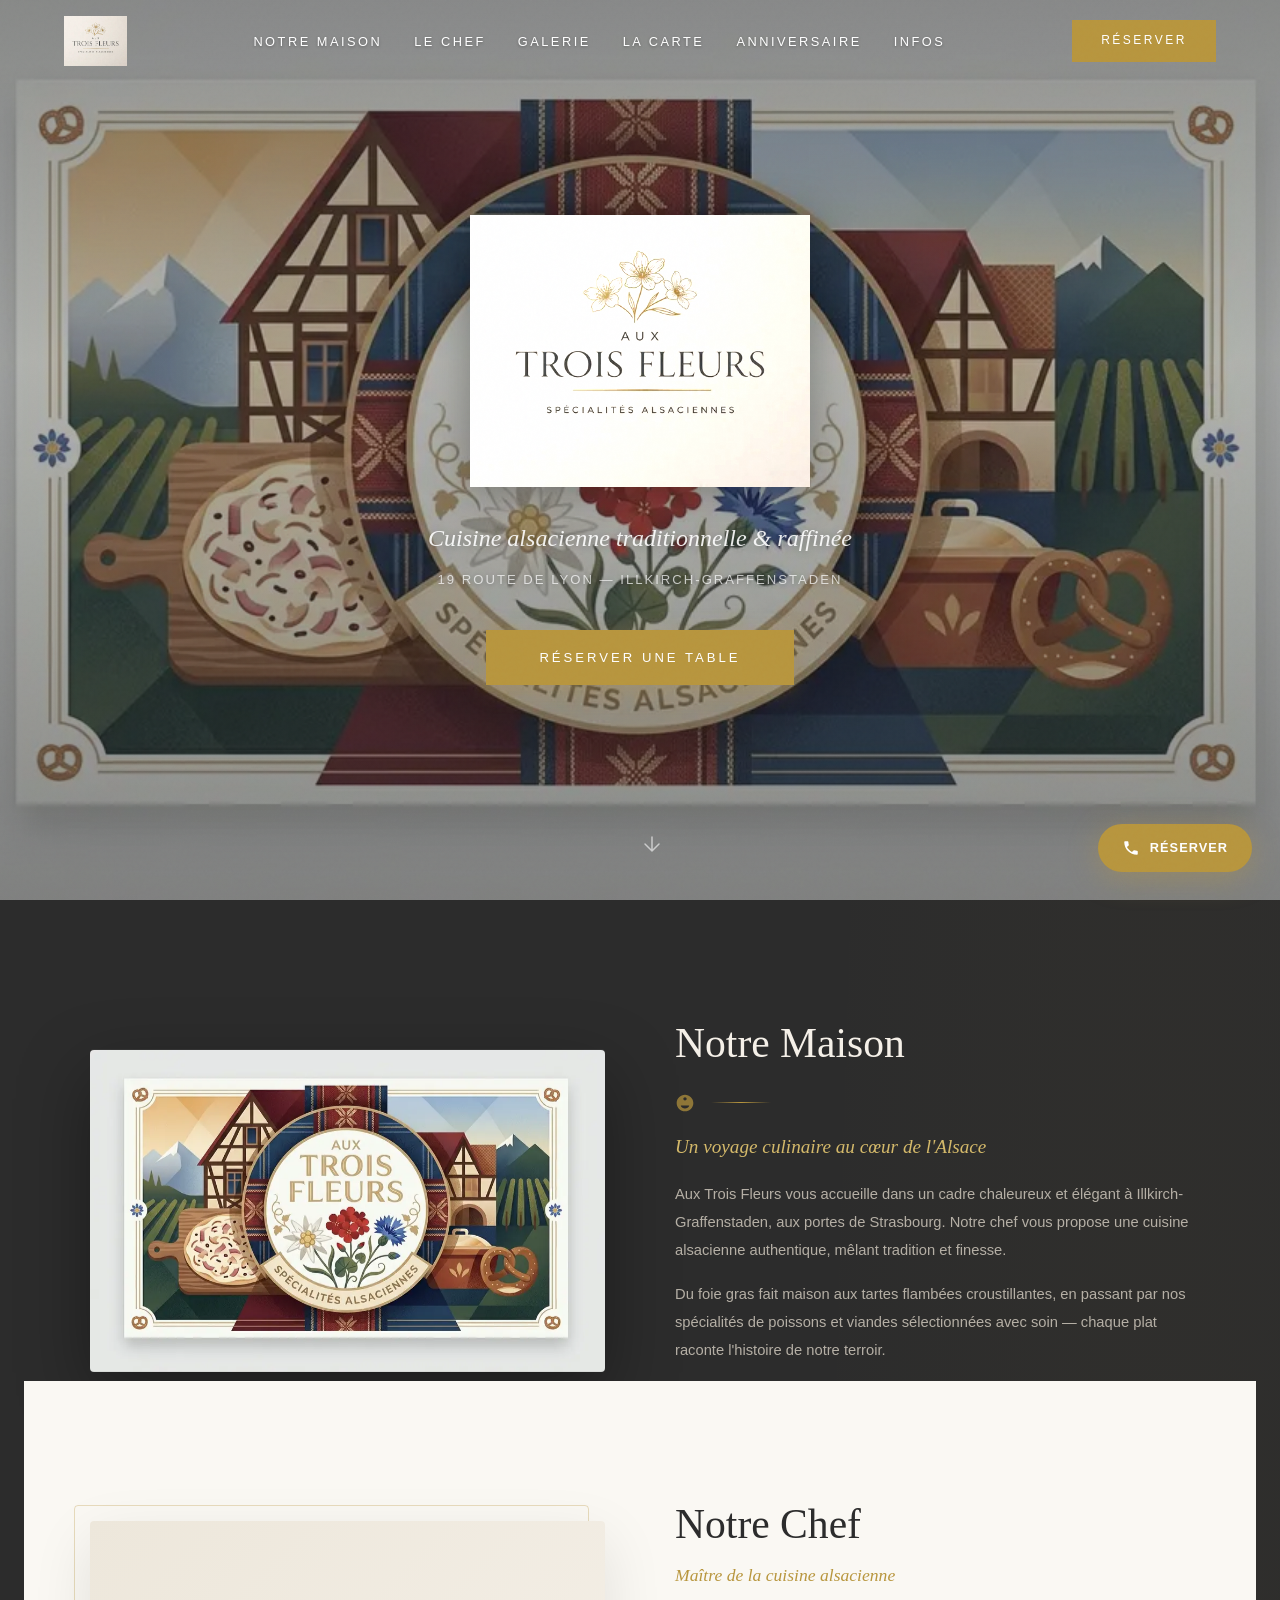
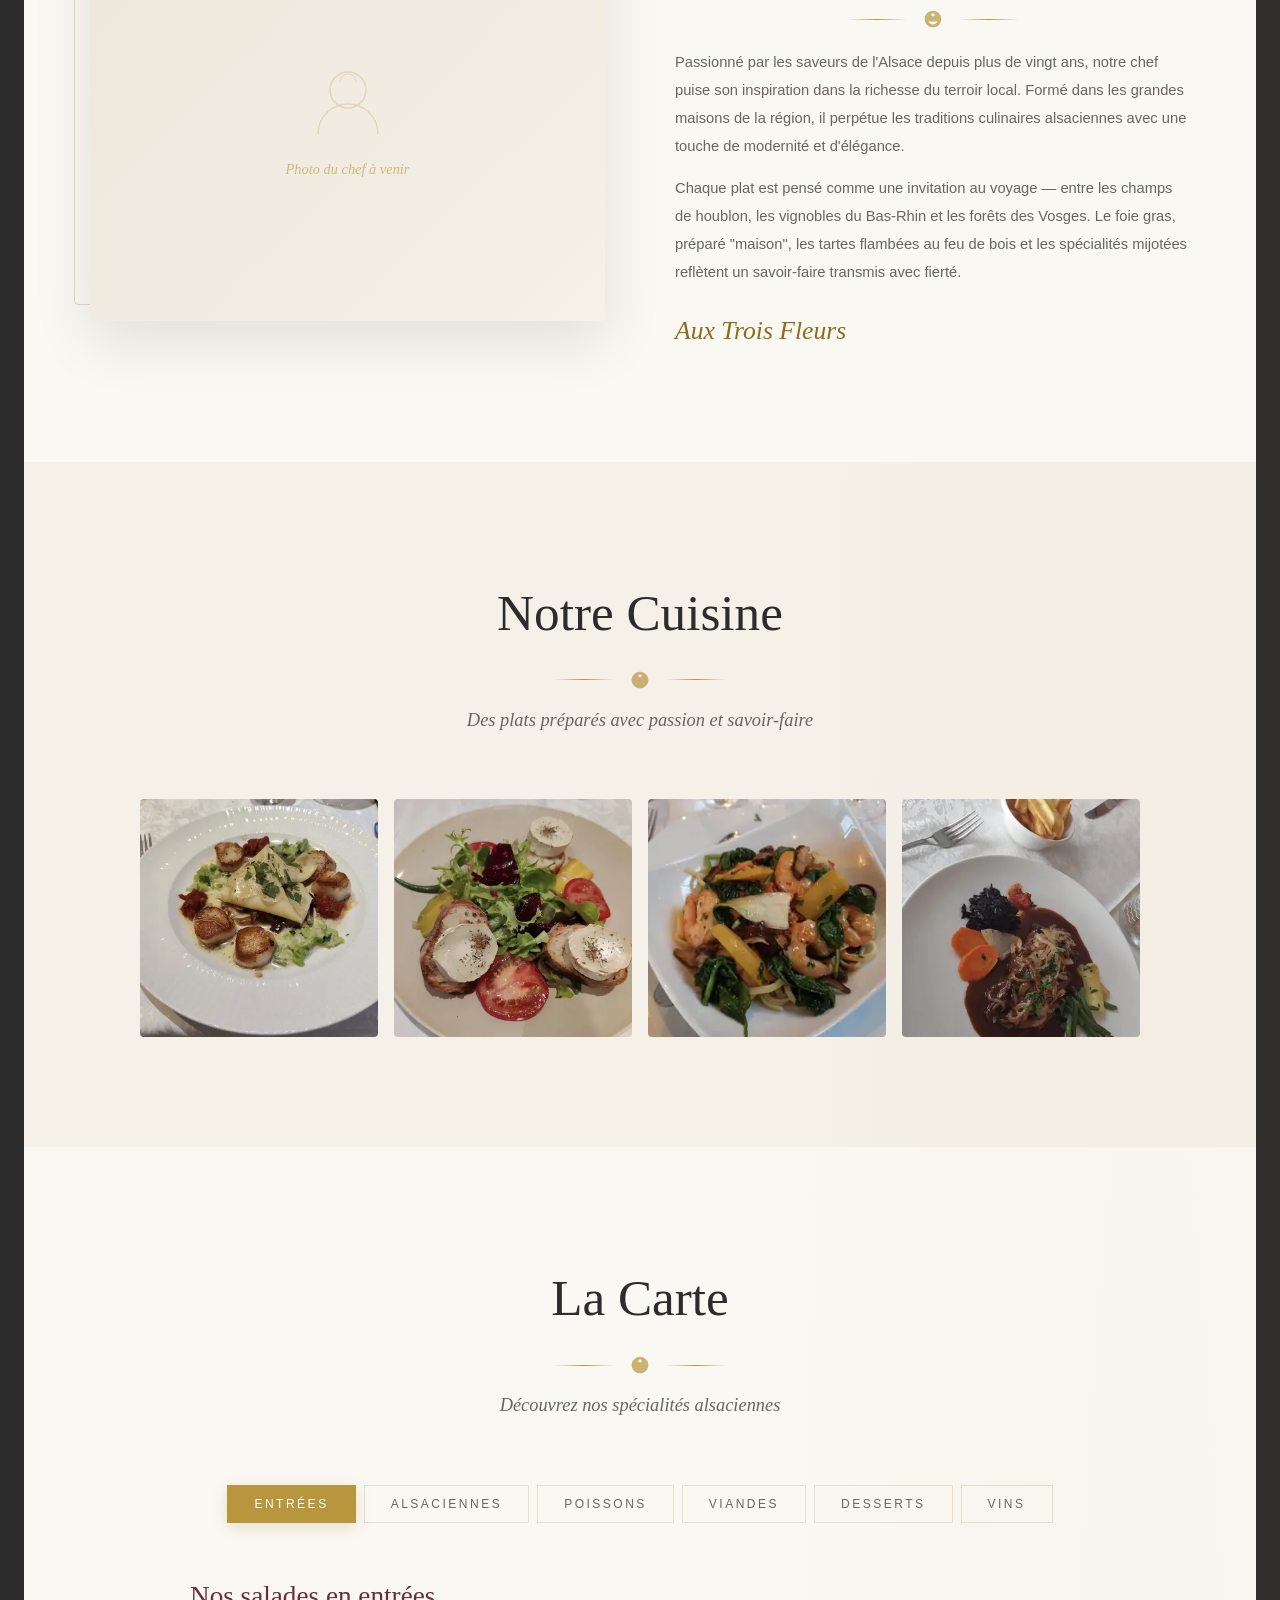
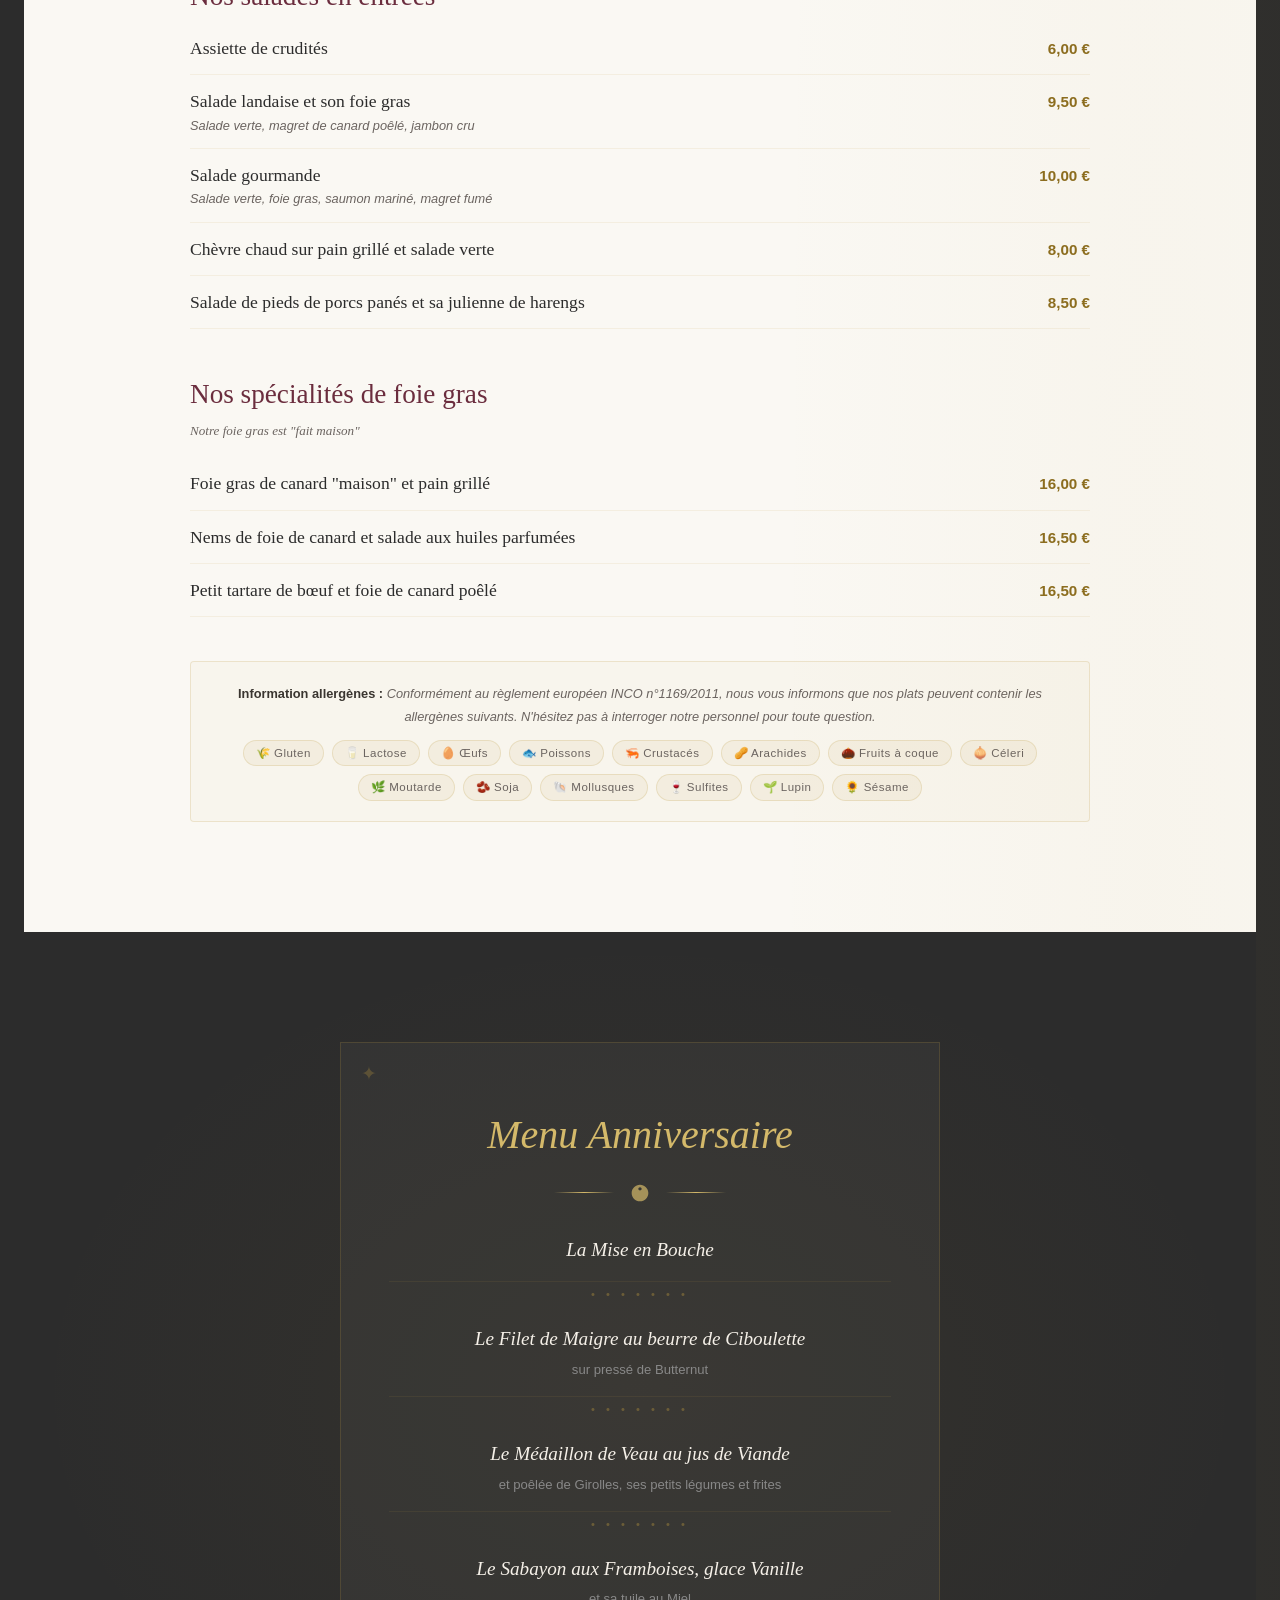
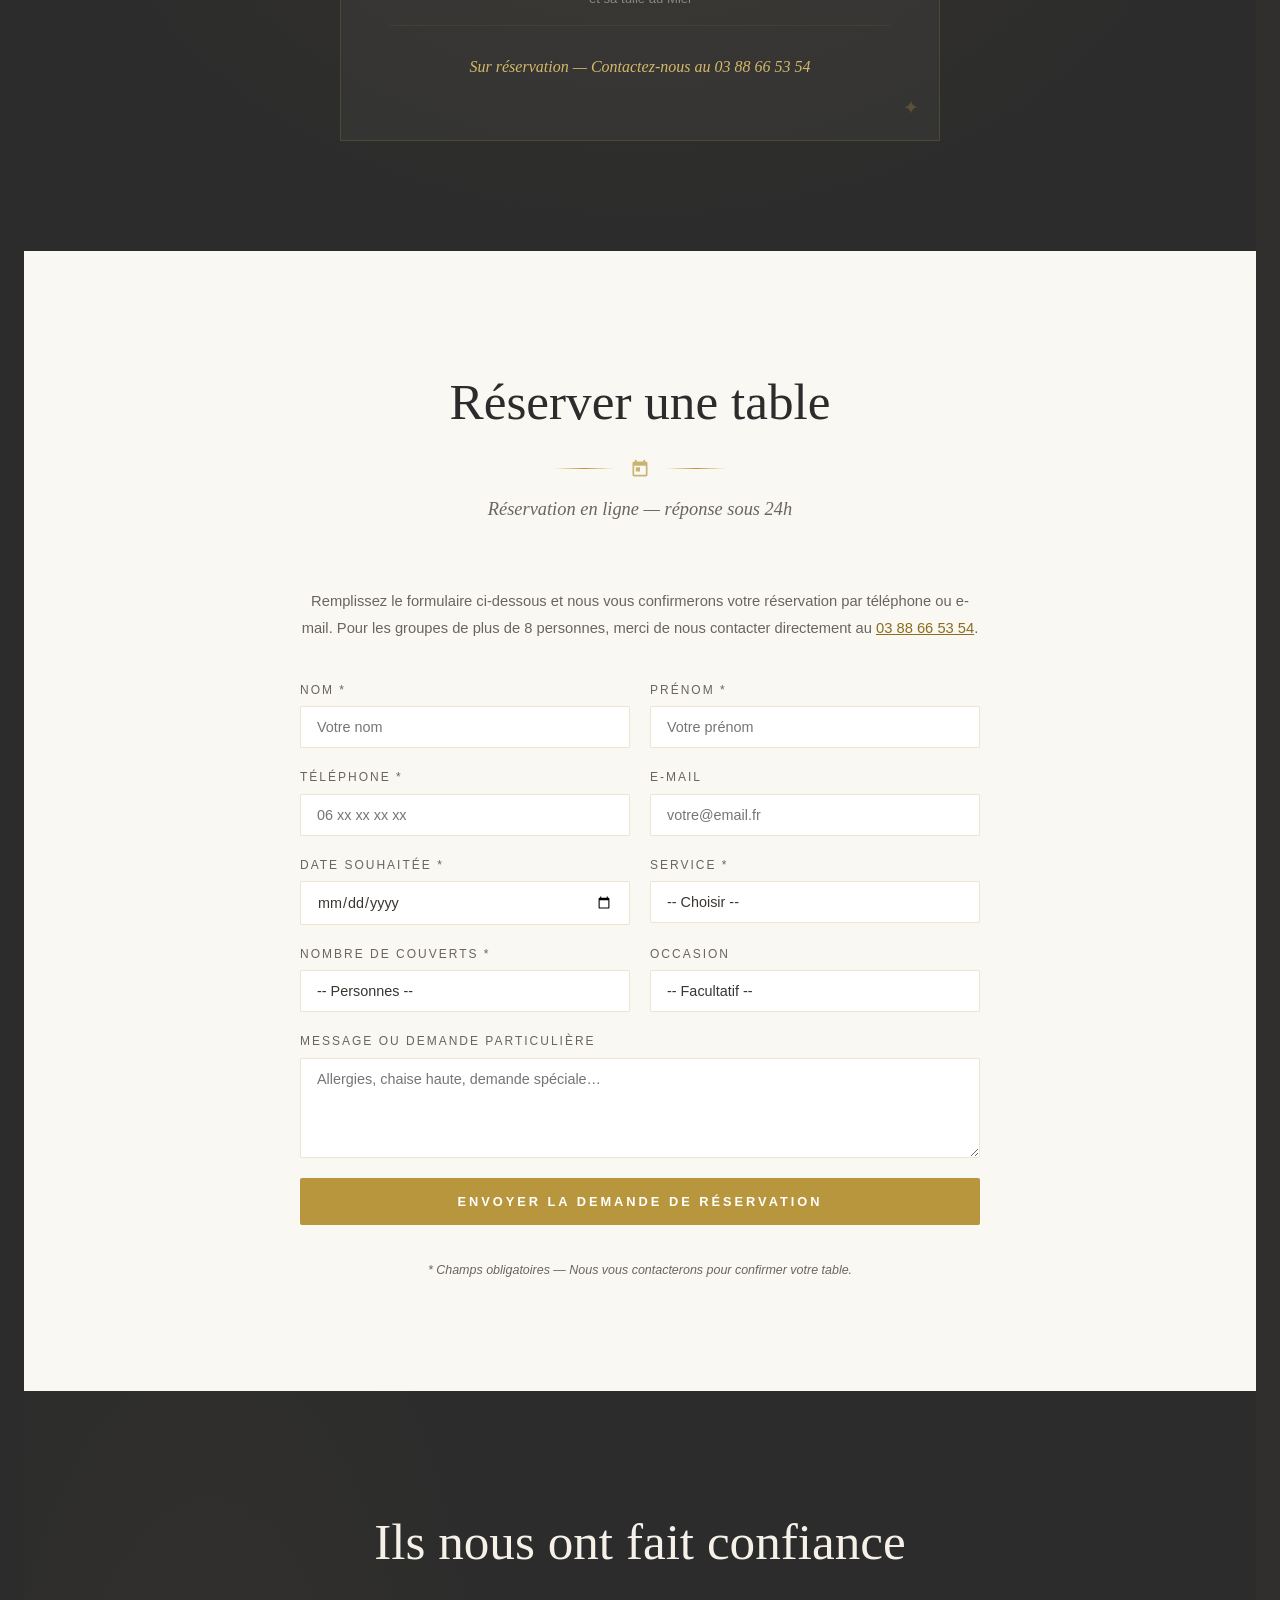
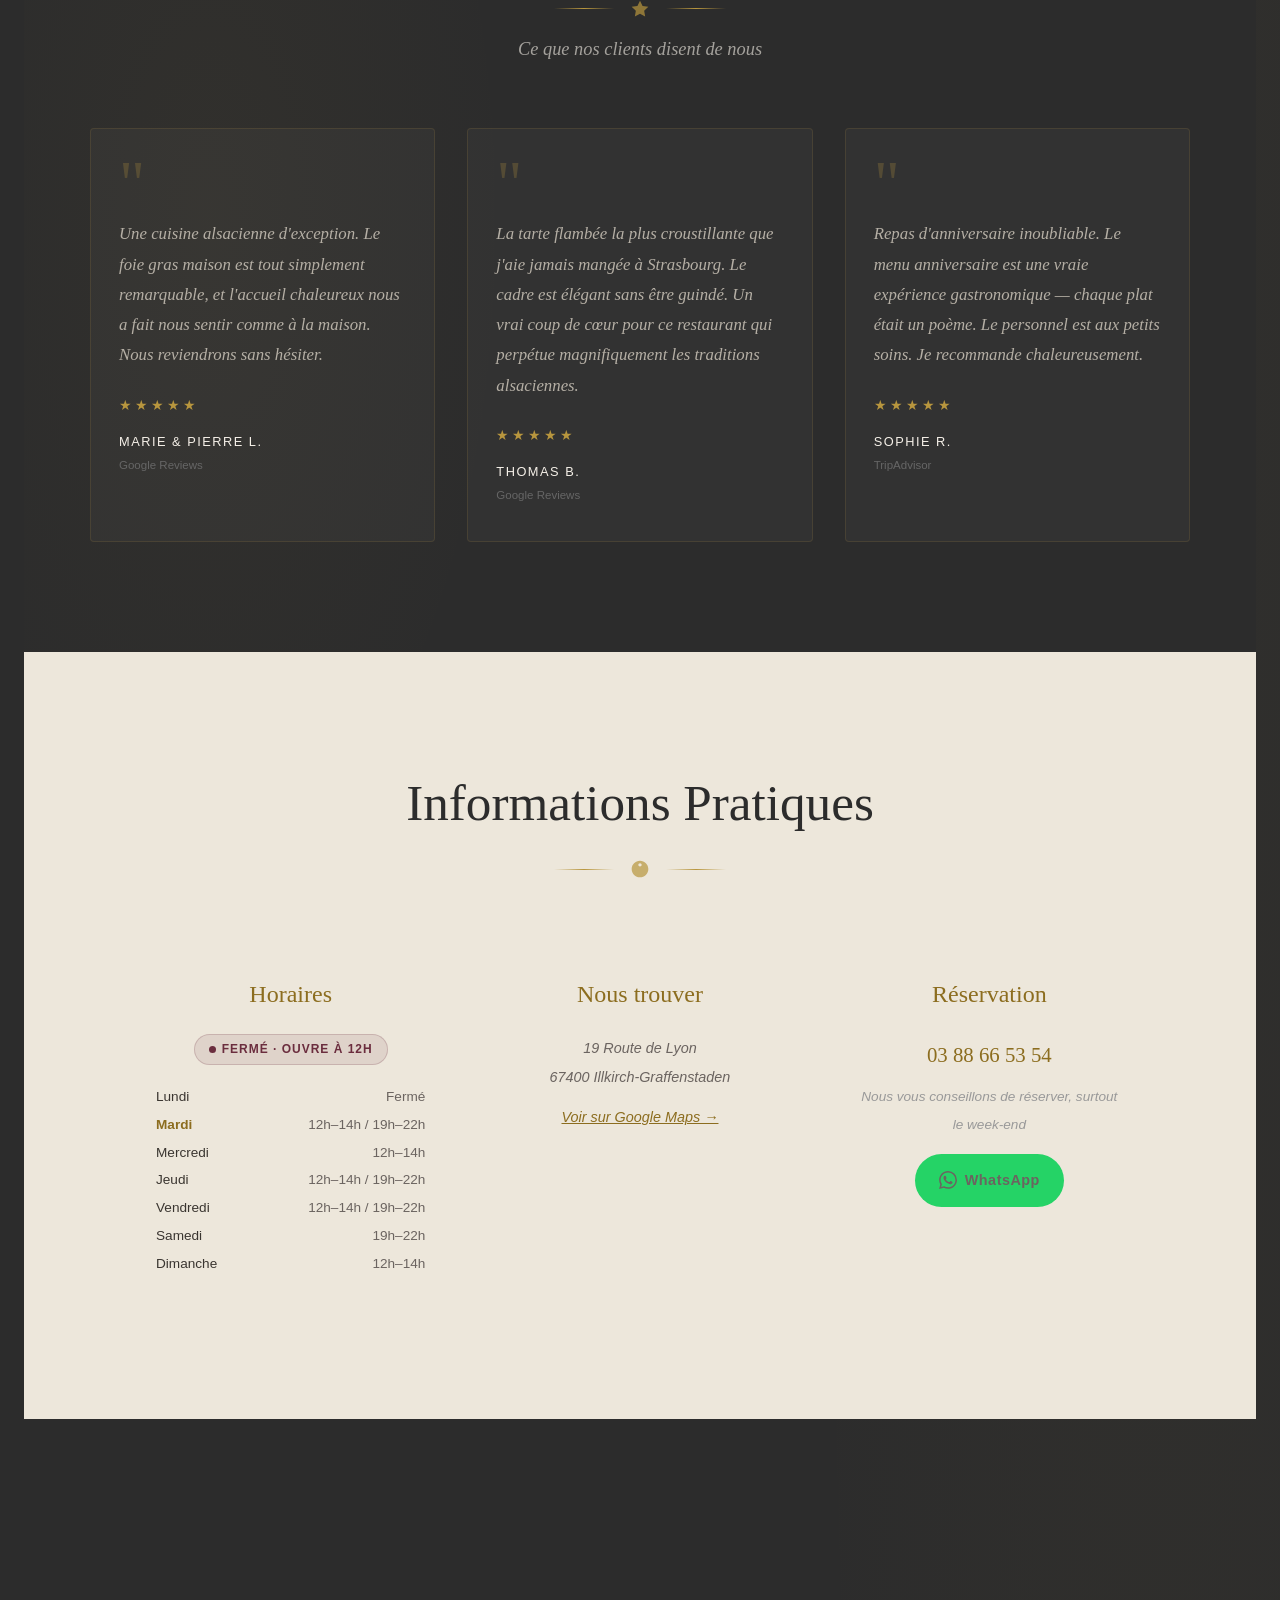
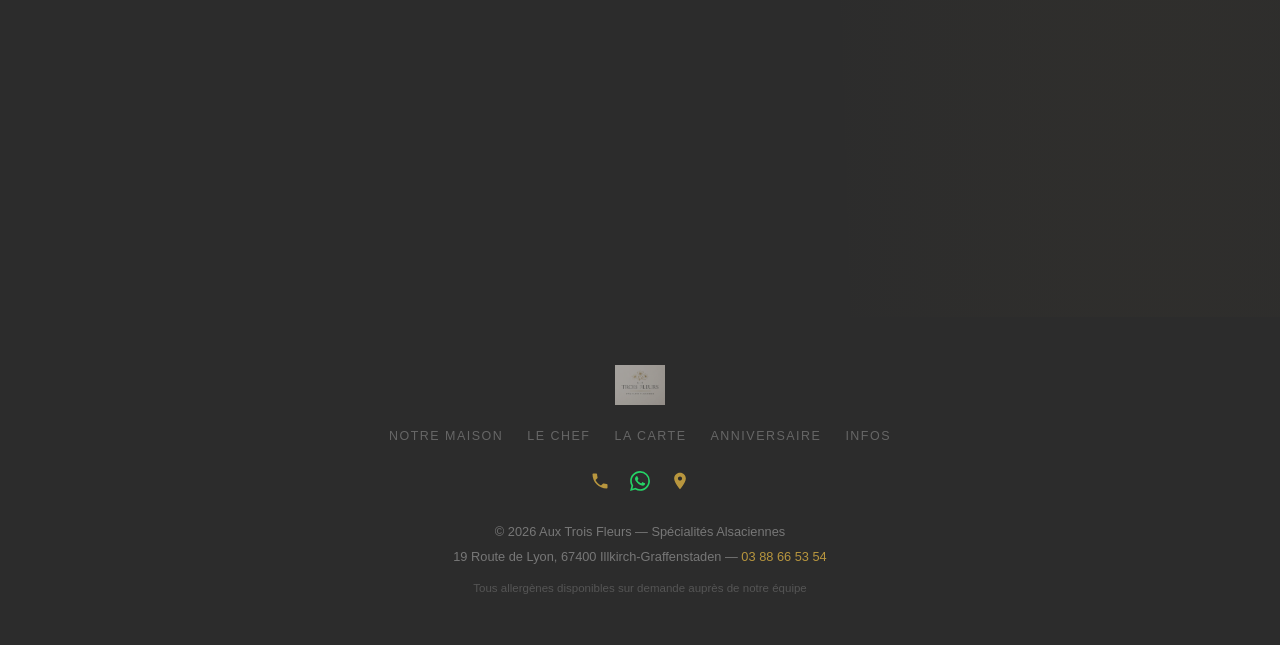
==== commit 48c8f654: "Priorités 1→4 : production-grade complète PRIORITÉ 1 — Accessibilité & SEO critique - Balise <h1> su" ====
--- a/index.html
+++ b/index.html
@@ -11,884 +11,30 @@
 <!-- Favicon SVG inline -->
 <link rel="icon" type="image/svg+xml" href="data:image/svg+xml,%3Csvg xmlns='http://www.w3.org/2000/svg' viewBox='0 0 32 32'%3E%3Crect width='32' height='32' fill='%232C2C2C'/%3E%3Cpath d='M16 4c-1.5 3-4 4.5-4 7.5 0 2 1.3 3.5 3 4V8.5c0-.8.7-1.5 1-1.5s1 .7 1 1.5v7c1.7-.5 3-2 3-4 0-3-2.5-4.5-4-7.5zm-5 10c-1-.5-2.5-.5-3.5.5C6 16 6 18.5 7.5 20c.7.7 1.5 1 2.5 1v-7zm10 0v7c1 0 1.8-.3 2.5-1 1.5-1.5 1.5-4 0-5.5-1-1-2.5-1-3.5-.5zM11 22c0 2.5 2 5 5 6 3-1 5-3.5 5-6H11z' fill='%23B8963E'/%3E%3C/svg%3E">
 <meta name="theme-color" content="#B8963E">
-
-<!-- Open Graph / Social Media -->
-<meta property="og:type" content="restaurant">
-<meta property="og:title" content="Aux Trois Fleurs — Spécialités Alsaciennes">
-<meta property="og:description" content="Cuisine alsacienne authentique à Illkirch-Graffenstaden. Foie gras maison, tartes flambées, spécialités de saison. Réservation au 03 88 66 53 54.">
-<meta property="og:url" content="https://www.auxtroisfleursillkirch.fr/">
-<meta property="og:locale" content="fr_FR">
-<meta property="og:site_name" content="Aux Trois Fleurs">
-
-<!-- Twitter Card -->
-<meta name="twitter:card" content="summary_large_image">
-<meta name="twitter:title" content="Aux Trois Fleurs — Spécialités Alsaciennes">
-<meta name="twitter:description" content="Cuisine alsacienne authentique à Illkirch-Graffenstaden. Foie gras maison, tartes flambées, spécialités de saison.">
-
-<!-- Schema.org Restaurant structured data -->
-<script type="application/ld+json">
-{
-  "@context": "https://schema.org",
-  "@type": "Restaurant",
-  "name": "Aux Trois Fleurs",
-  "description": "Restaurant de spécialités alsaciennes à Illkirch-Graffenstaden, aux portes de Strasbourg. Cuisine authentique mêlant tradition et raffinement.",
-  "url": "https://www.auxtroisfleursillkirch.fr/",
-  "telephone": "+33388665354",
-  "address": {
-    "@type": "PostalAddress",
-    "streetAddress": "19 Route de Lyon",
-    "addressLocality": "Illkirch-Graffenstaden",
-    "postalCode": "67400",
-    "addressCountry": "FR"
-  },
-  "geo": {
-    "@type": "GeoCoordinates",
-    "latitude": 48.5283,
-    "longitude": 7.7139
-  },
-  "servesCuisine": ["Alsacienne", "Française", "Régionale"],
-  "priceRange": "€€",
-  "currenciesAccepted": "EUR",
-  "paymentAccepted": "Cash, Credit Card",
-  "openingHoursSpecification": [
-    {
-      "@type": "OpeningHoursSpecification",
-      "dayOfWeek": ["Tuesday", "Thursday", "Friday"],
-      "opens": "12:00",
-      "closes": "14:00"
-    },
-    {
-      "@type": "OpeningHoursSpecification",
-      "dayOfWeek": ["Tuesday", "Thursday", "Friday", "Saturday"],
-      "opens": "19:00",
-      "closes": "22:00"
-    },
-    {
-      "@type": "OpeningHoursSpecification",
-      "dayOfWeek": ["Sunday"],
-      "opens": "12:00",
-      "closes": "14:00"
-    }
-  ],
-  "hasMap": "https://maps.google.com/?q=19+Route+de+Lyon,+67400+Illkirch-Graffenstaden",
-  "menu": "https://www.auxtroisfleursillkirch.fr/#menu",
-  "acceptsReservations": true,
-  "keywords": "restaurant alsacien, spécialités alsaciennes, foie gras, tarte flambée, Illkirch-Graffenstaden, Strasbourg"
-}
-</script>
-
-<!-- Google Fonts optimized -->
-<link rel="preconnect" href="https://fonts.googleapis.com">
-<link rel="preconnect" href="https://fonts.gstatic.com" crossorigin>
-<link href="https://fonts.googleapis.com/css2?family=Cormorant+Garamond:ital,wght@0,300;0,400;0,500;0,600;0,700;1,300;1,400&family=Raleway:wght@300;400;500;600&family=Playfair+Display:ital,wght@0,400;0,500;0,600;1,400&display=swap" rel="stylesheet">
-<style>
-*, *::before, *::after { box-sizing: border-box; margin: 0; padding: 0; }
-
-:root {
-  --cream: #F5F0E8;
-  --cream-light: #FAF8F3;
-  --cream-dark: #EDE7DB;
-  --gold: #B8963E;
-  --gold-light: #D4B96A;
-  --gold-dark: #8C6D1F;
-  --gold-glow: rgba(184,150,62,0.15);
-  --charcoal: #2C2C2C;
-  --charcoal-light: #4A4A4A;
-  --text: #3A3530;
-  --text-light: #6B6460;
-  --wine: #6B2D3E;
-  --wine-light: #8A4558;
-}
-
-html { scroll-behavior: smooth; }
-
-body {
-  font-family: 'Raleway', sans-serif;
-  background: var(--cream-light);
-  color: var(--text);
-  overflow-x: hidden;
-  line-height: 1.6;
-}
-
-h1, h2, h3, h4 {
-  font-family: 'Cormorant Garamond', serif;
-  font-weight: 400;
-}
-
-/* ===== SUBTLE TEXTURE OVERLAY ===== */
-body::before {
-  content: '';
-  position: fixed; top: 0; left: 0; width: 100%; height: 100%;
-  pointer-events: none; z-index: 9999;
-  opacity: 0.018;
-  background-image: url("data:image/svg+xml,%3Csvg viewBox='0 0 256 256' xmlns='http://www.w3.org/2000/svg'%3E%3Cfilter id='n'%3E%3CfeTurbulence type='fractalNoise' baseFrequency='0.85' numOctaves='4' stitchTiles='stitch'/%3E%3C/filter%3E%3Crect width='100%25' height='100%25' filter='url(%23n)'/%3E%3C/svg%3E");
-}
-
-/* ===== ORNAMENTAL DIVIDERS ===== */
-.ornament {
-  display: flex; align-items: center; justify-content: center;
-  gap: 16px; margin: 16px auto; width: fit-content;
-}
-.ornament::before, .ornament::after {
-  content: '';
-  width: 60px; height: 1px;
-  background: linear-gradient(90deg, transparent, var(--gold), transparent);
-}
-.ornament svg {
-  width: 20px; height: 20px; fill: var(--gold); opacity: 0.7;
-}
-
-/* ===== NAVIGATION ===== */
-nav {
-  position: fixed; top: 0; left: 0; width: 100%; z-index: 1000;
-  background: rgba(245,240,232,0);
-  backdrop-filter: blur(0px);
-  transition: all 0.5s cubic-bezier(0.4, 0, 0.2, 1);
-  border-bottom: 1px solid transparent;
-}
-nav.scrolled {
-  background: rgba(245,240,232,0.96);
-  backdrop-filter: blur(16px);
-  box-shadow: 0 2px 40px rgba(0,0,0,0.06);
-  border-bottom: 1px solid rgba(184,150,62,0.15);
-}
-.nav-inner {
-  max-width: 1200px; margin: 0 auto;
-  display: flex; align-items: center; justify-content: space-between;
-  padding: 16px 24px;
-  transition: padding 0.4s ease;
-}
-nav.scrolled .nav-inner { padding: 10px 24px; }
-.nav-logo {
-  height: 50px;
-  transition: all 0.4s ease;
-  opacity: 0;
-}
-nav.scrolled .nav-logo { opacity: 1; }
-.nav-links { display: flex; gap: 32px; list-style: none; }
-.nav-links a {
-  text-decoration: none; color: white;
-  font-size: 0.8rem; letter-spacing: 2.5px; text-transform: uppercase;
-  font-weight: 500; position: relative; transition: all 0.4s;
-  text-shadow: 0 1px 3px rgba(0,0,0,0.3);
-}
-nav.scrolled .nav-links a {
-  color: var(--text); text-shadow: none;
-}
-.nav-links a::after {
-  content: ''; position: absolute; bottom: -4px; left: 50%;
-  width: 0; height: 1px; background: var(--gold);
-  transition: all 0.4s ease; transform: translateX(-50%);
-}
-.nav-links a:hover { color: var(--gold); }
-.nav-links a:hover::after { width: 100%; }
-.nav-cta {
-  background: var(--gold); color: white;
-  padding: 10px 28px; text-decoration: none;
-  font-size: 0.75rem; letter-spacing: 2.5px; text-transform: uppercase;
-  font-weight: 500; transition: all 0.4s;
-  border: 1px solid var(--gold);
-}
-.nav-cta:hover {
-  background: var(--gold-dark); border-color: var(--gold-dark);
-  transform: translateY(-1px);
-  box-shadow: 0 4px 15px rgba(184,150,62,0.3);
-}
-.hamburger {
-  display: none; flex-direction: column; gap: 5px;
-  background: none; border: none; cursor: pointer; padding: 4px;
-}
-.hamburger span {
-  display: block; width: 24px; height: 1.5px;
-  background: white; transition: all 0.3s;
-}
-nav.scrolled .hamburger span { background: var(--charcoal); }
-
-/* ===== HERO FULLSCREEN ===== */
-.hero {
-  min-height: 100vh; position: relative;
-  display: flex; align-items: center; justify-content: center;
-  text-align: center; overflow: hidden;
-}
-.hero-bg {
-  position: absolute; top: 0; left: 0; width: 100%; height: 100%;
-  z-index: 0;
-}
-.hero-bg img {
-  width: 100%; height: 100%;
-  object-fit: cover;
-  transform: scale(1.1);
-  transition: transform 8s ease;
-}
-.hero.loaded .hero-bg img {
-  transform: scale(1);
-}
-.hero-overlay {
-  position: absolute; top: 0; left: 0; width: 100%; height: 100%;
-  background: linear-gradient(
-    180deg,
-    rgba(44,44,44,0.5) 0%,
-    rgba(44,44,44,0.35) 40%,
-    rgba(44,44,44,0.55) 100%
-  );
-  z-index: 1;
-}
-.hero-content {
-  position: relative; z-index: 2;
-  max-width: 700px; padding: 0 24px;
-}
-.hero-logo {
-  width: 340px; max-width: 80vw;
-  margin-bottom: 24px;
-  filter: brightness(1.15) drop-shadow(0 2px 20px rgba(0,0,0,0.3));
-  opacity: 0; transform: translateY(40px) scale(0.95);
-  animation: heroFadeUp 1.4s cubic-bezier(0.16, 1, 0.3, 1) 0.3s forwards;
-}
-.hero-tagline {
-  font-family: 'Cormorant Garamond', serif;
-  font-size: clamp(1.2rem, 3vw, 1.5rem);
-  font-style: italic; font-weight: 300;
-  color: rgba(255,255,255,0.9);
-  margin-bottom: 12px;
-  text-shadow: 0 1px 8px rgba(0,0,0,0.3);
-  opacity: 0; transform: translateY(30px);
-  animation: heroFadeUp 1.2s cubic-bezier(0.16, 1, 0.3, 1) 0.7s forwards;
-}
-.hero-address {
-  font-size: 0.82rem; letter-spacing: 2px;
-  color: rgba(255,255,255,0.7); text-transform: uppercase;
-  margin-bottom: 40px;
-  text-shadow: 0 1px 5px rgba(0,0,0,0.3);
-  opacity: 0; transform: translateY(30px);
-  animation: heroFadeUp 1.2s cubic-bezier(0.16, 1, 0.3, 1) 0.9s forwards;
-}
-.hero-cta {
-  display: inline-block;
-  background: var(--gold); color: white;
-  padding: 16px 52px;
-  text-decoration: none; font-size: 0.82rem;
-  letter-spacing: 3px; text-transform: uppercase;
-  font-weight: 500; transition: all 0.5s cubic-bezier(0.4, 0, 0.2, 1);
-  border: 1px solid var(--gold);
-  box-shadow: 0 4px 25px rgba(184,150,62,0.3);
-  opacity: 0; transform: translateY(30px);
-  animation: heroFadeUp 1.2s cubic-bezier(0.16, 1, 0.3, 1) 1.1s forwards;
-}
-.hero-cta:hover {
-  background: rgba(255,255,255,0.12); border-color: rgba(255,255,255,0.6);
-  color: white;
-  transform: translateY(-3px);
-  box-shadow: 0 8px 35px rgba(184,150,62,0.4);
-}
-.hero-scroll {
-  position: absolute; bottom: 36px; left: 50%;
-  transform: translateX(-50%); z-index: 2;
-  opacity: 0;
-  animation: heroFadeUp 1s ease 1.8s forwards, bounce 2.5s ease-in-out 2.8s infinite;
-}
-.hero-scroll svg { width: 24px; height: 24px; stroke: rgba(255,255,255,0.6); }
-
-@keyframes heroFadeUp {
-  from { opacity: 0; transform: translateY(40px); }
-  to { opacity: 1; transform: translateY(0); }
-}
-@keyframes bounce {
-  0%, 100% { transform: translateX(-50%) translateY(0); }
-  50% { transform: translateX(-50%) translateY(12px); }
-}
-
-/* ===== SECTIONS ===== */
-section { padding: 110px 24px; }
-.section-header {
-  text-align: center;
-  margin-bottom: 64px;
-}
-.section-header h2 {
-  font-size: clamp(2rem, 5vw, 3.2rem);
-  color: var(--charcoal);
-  margin-bottom: 4px;
-  font-weight: 300;
-}
-.section-header p {
-  font-size: 1.05rem; color: var(--text-light);
-  font-style: italic; font-family: 'Cormorant Garamond', serif;
-  font-size: 1.15rem;
-}
-
-/* ===== ABOUT ===== */
-.about {
-  background: var(--charcoal);
-  color: var(--cream);
-  position: relative; overflow: hidden;
-}
-.about::before {
-  content: '';
-  position: absolute; top: -50%; right: -20%; width: 60%; height: 200%;
-  background: radial-gradient(ellipse, rgba(184,150,62,0.04) 0%, transparent 70%);
-  pointer-events: none;
-}
-.about-grid {
-  max-width: 1100px; margin: 0 auto;
-  display: grid; grid-template-columns: 1fr 1fr;
-  gap: 70px; align-items: center;
-}
-.about-img {
-  width: 100%; border-radius: 4px;
-  box-shadow: 0 25px 70px rgba(0,0,0,0.35);
-  transition: transform 0.8s cubic-bezier(0.4, 0, 0.2, 1);
-}
-.about-img:hover { transform: translateY(-5px); }
-.about-text h2 {
-  font-size: clamp(1.8rem, 4vw, 2.6rem);
-  color: var(--cream); margin-bottom: 4px; font-weight: 300;
-}
-.about-text .ornament { margin: 16px 0; justify-content: flex-start; }
-.about-text .ornament::before { display: none; }
-.about-text p {
-  color: #B5AFA5; line-height: 1.9;
-  font-size: 0.92rem; margin-bottom: 16px;
-}
-.about-text .highlight {
-  color: var(--gold-light); font-family: 'Cormorant Garamond', serif;
-  font-style: italic; font-size: 1.2rem;
-}
-
-/* ===== GALERIE ===== */
-.galerie { background: var(--cream); }
-.galerie-grid {
-  max-width: 1000px; margin: 0 auto;
-  display: grid;
-  grid-template-columns: repeat(4, 1fr);
-  gap: 16px;
-}
-.galerie-item {
-  position: relative; overflow: hidden;
-  aspect-ratio: 1; border-radius: 4px;
-  cursor: pointer;
-}
-.galerie-item img {
-  width: 100%; height: 100%; object-fit: cover;
-  transition: transform 0.8s cubic-bezier(0.4, 0, 0.2, 1), filter 0.5s;
-}
-.galerie-item:hover img {
-  transform: scale(1.1);
-  filter: brightness(0.85);
-}
-.galerie-item .overlay {
-  position: absolute; bottom: 0; left: 0; right: 0;
-  padding: 20px 16px;
-  background: linear-gradient(transparent, rgba(0,0,0,0.65));
-  color: white;
-  transform: translateY(10px); opacity: 0;
-  transition: all 0.5s cubic-bezier(0.4, 0, 0.2, 1);
-  font-family: 'Cormorant Garamond', serif;
-  font-style: italic; font-size: 1rem;
-}
-.galerie-item:hover .overlay { opacity: 1; transform: translateY(0); }
-
-/* LIGHTBOX */
-.lightbox {
-  position: fixed; top: 0; left: 0; width: 100%; height: 100%;
-  background: rgba(20,18,15,0.95); z-index: 10000;
-  display: none; align-items: center; justify-content: center;
-  opacity: 0; transition: opacity 0.4s;
-  cursor: pointer;
-}
-.lightbox.active { display: flex; opacity: 1; }
-.lightbox img {
-  max-width: 85vw; max-height: 85vh;
-  object-fit: contain; border-radius: 4px;
-  box-shadow: 0 20px 80px rgba(0,0,0,0.5);
-  transform: scale(0.9); transition: transform 0.5s cubic-bezier(0.16, 1, 0.3, 1);
-}
-.lightbox.active img { transform: scale(1); }
-.lightbox-close {
-  position: absolute; top: 24px; right: 32px;
-  color: rgba(255,255,255,0.6); font-size: 2rem;
-  cursor: pointer; transition: color 0.3s;
-  font-family: 'Raleway', sans-serif; font-weight: 300;
-  background: none; border: none; line-height: 1;
-}
-.lightbox-close:hover { color: white; }
-.lightbox-close:focus-visible {
-  outline: 2px solid var(--gold); outline-offset: 4px; border-radius: 2px;
-}
-.lightbox-caption {
-  position: absolute; bottom: 40px; left: 50%;
-  transform: translateX(-50%);
-  color: rgba(255,255,255,0.7);
-  font-family: 'Cormorant Garamond', serif;
-  font-style: italic; font-size: 1.2rem;
-}
-
-/* ===== MENU ===== */
-.menu { background: var(--cream-light); }
-.menu-container { max-width: 900px; margin: 0 auto; }
-.menu-tabs {
-  display: flex; justify-content: center;
-  flex-wrap: wrap; gap: 8px;
-  margin-bottom: 52px;
-}
-.menu-tab {
-  background: none; border: 1px solid rgba(184,150,62,0.25);
-  padding: 11px 26px; cursor: pointer;
-  font-family: 'Raleway', sans-serif;
-  font-size: 0.75rem; letter-spacing: 2.5px;
-  text-transform: uppercase; color: var(--text-light);
-  transition: all 0.4s cubic-bezier(0.4, 0, 0.2, 1);
-}
-.menu-tab:hover {
-  border-color: var(--gold);
-  color: var(--gold);
-  background: var(--gold-glow);
-}
-.menu-tab.active {
-  background: var(--gold); color: white;
-  border-color: var(--gold);
-  box-shadow: 0 4px 15px rgba(184,150,62,0.25);
-}
-.menu-panel {
-  display: none;
-  animation: fadePanel 0.5s ease;
-}
-.menu-panel.active { display: block; }
-@keyframes fadePanel {
-  from { opacity: 0; transform: translateY(10px); }
-  to { opacity: 1; transform: translateY(0); }
-}
-.menu-category { margin-bottom: 44px; }
-.menu-category h3 {
-  font-size: 1.7rem; color: var(--wine);
-  margin-bottom: 4px; font-weight: 400;
-}
-.menu-category .cat-note {
-  font-size: 0.82rem; color: var(--text-light);
-  font-style: italic; margin-bottom: 16px;
-  font-family: 'Cormorant Garamond', serif;
-}
-.menu-item {
-  display: flex; justify-content: space-between;
-  align-items: baseline; padding: 12px 0;
-  border-bottom: 1px solid rgba(184,150,62,0.1);
-  transition: background 0.3s;
-}
-.menu-item:hover { background: rgba(184,150,62,0.03); }
-.menu-item-name {
-  font-family: 'Cormorant Garamond', serif;
-  font-size: 1.1rem; color: var(--charcoal); flex: 1;
-}
-.menu-item-desc {
-  font-size: 0.8rem; color: var(--text-light);
-  font-style: italic; display: block;
-  font-family: 'Raleway', sans-serif;
-}
-.menu-item-price {
-  font-weight: 600; color: var(--gold-dark);
-  white-space: nowrap; margin-left: 20px;
-  font-size: 0.95rem;
-}
-.menu-note {
-  text-align: center; margin-top: 32px;
-  font-style: italic; color: var(--text-light);
-  font-family: 'Cormorant Garamond', serif;
-  font-size: 1.05rem;
-}
-
-
-/* ===== ALLERGÈNES ===== */
-.allergenes-note {
-  max-width: 900px; margin: 40px auto 0;
-  padding: 20px 28px;
-  border: 1px solid rgba(184,150,62,0.2);
-  background: rgba(184,150,62,0.03);
-  border-radius: 4px;
-  text-align: center;
-}
-.allergenes-note p {
-  font-size: 0.8rem; color: var(--text-light);
-  font-style: italic; line-height: 1.8;
-}
-.allergenes-note strong {
-  color: var(--text); font-style: normal;
-}
-.allergenes-list {
-  display: flex; flex-wrap: wrap; justify-content: center;
-  gap: 8px; margin-top: 12px;
-}
-.allergen-tag {
-  background: rgba(184,150,62,0.08);
-  border: 1px solid rgba(184,150,62,0.2);
-  border-radius: 20px; padding: 3px 12px;
-  font-size: 0.72rem; color: var(--text-light);
-  letter-spacing: 0.5px;
-}
-
-
-/* ===== MICRO-INTERACTIONS MENU ===== */
-.menu-item {
-  position: relative;
-}
-.menu-item::before {
-  content: '';
-  position: absolute; left: -12px; top: 50%;
-  transform: translateY(-50%) scaleX(0);
-  width: 4px; height: 60%; background: var(--gold);
-  transform-origin: left; transition: transform 0.3s cubic-bezier(0.4, 0, 0.2, 1);
-  border-radius: 2px; opacity: 0.7;
-}
-.menu-item:hover::before { transform: translateY(-50%) scaleX(1); }
-.menu-item:hover .menu-item-name { color: var(--wine); }
-.menu-item:hover .menu-item-price { color: var(--gold); }
-.menu-item-name, .menu-item-price { transition: color 0.3s; }
-
-/* Focus visible sur onglets menu pour clavier */
-.menu-tab:focus-visible {
-  outline: 2px solid var(--gold); outline-offset: 2px;
-}
-
-/* ===== MENU ANNIVERSAIRE ===== */
-.anniversaire {
-  background: var(--charcoal);
-  position: relative; overflow: hidden;
-}
-.anniversaire::before {
-  content: '';
-  position: absolute; top: 0; left: 0; width: 100%; height: 100%;
-  background: radial-gradient(ellipse at center, rgba(184,150,62,0.06) 0%, transparent 70%);
-}
-.anniv-card {
-  max-width: 600px; margin: 0 auto;
-  background: rgba(255,255,255,0.03);
-  border: 1px solid rgba(184,150,62,0.2);
-  padding: 60px 48px;
-  text-align: center; position: relative;
-}
-.anniv-card::before, .anniv-card::after {
-  content: '✦';
-  position: absolute; color: var(--gold); opacity: 0.3;
-  font-size: 1.2rem;
-}
-.anniv-card::before { top: 16px; left: 20px; }
-.anniv-card::after { bottom: 16px; right: 20px; }
-.anniv-card h2 {
-  font-family: 'Playfair Display', serif;
-  font-size: clamp(1.8rem, 4vw, 2.5rem);
-  color: var(--gold-light); font-weight: 400;
-  font-style: italic; margin-bottom: 8px;
-}
-.anniv-card .ornament::before, .anniv-card .ornament::after {
-  background: linear-gradient(90deg, transparent, var(--gold-light), transparent);
-}
-.anniv-card .ornament svg { fill: var(--gold-light); }
-.anniv-course {
-  padding: 16px 0;
-  border-bottom: 1px solid rgba(184,150,62,0.1);
-}
-.anniv-course:last-child { border-bottom: none; }
-.anniv-course-name {
-  font-family: 'Cormorant Garamond', serif;
-  font-size: 1.2rem; color: var(--cream);
-  font-style: italic;
-}
-.anniv-course-desc {
-  font-size: 0.82rem; color: #888;
-  margin-top: 4px;
-}
-.anniv-dots {
-  color: var(--gold); opacity: 0.4;
-  letter-spacing: 4px; margin: 4px 0;
-  font-size: 0.7rem;
-}
-.anniv-note {
-  margin-top: 28px;
-  font-family: 'Cormorant Garamond', serif;
-  font-style: italic; color: var(--gold-light);
-  font-size: 1rem;
-}
-
-
-/* ===== AVIS CLIENTS ===== */
-.avis {
-  background: var(--charcoal);
-  position: relative; overflow: hidden;
-}
-.avis::before {
-  content: '';
-  position: absolute; bottom: -30%; left: -10%; width: 50%; height: 160%;
-  background: radial-gradient(ellipse, rgba(184,150,62,0.04) 0%, transparent 70%);
-  pointer-events: none;
-}
-.avis-grid {
-  max-width: 1100px; margin: 0 auto;
-  display: grid; grid-template-columns: repeat(3, 1fr);
-  gap: 32px;
-}
-.avis-card {
-  background: rgba(255,255,255,0.03);
-  border: 1px solid rgba(184,150,62,0.15);
-  padding: 36px 28px;
-  border-radius: 4px;
-  transition: border-color 0.4s, transform 0.4s;
-  position: relative;
-}
-.avis-card:hover {
-  border-color: rgba(184,150,62,0.35);
-  transform: translateY(-4px);
-}
-.avis-quote {
-  font-family: 'Cormorant Garamond', serif;
-  font-size: 4rem; color: var(--gold); opacity: 0.25;
-  line-height: 0.6; margin-bottom: 16px;
-  display: block; font-style: normal;
-}
-.avis-text {
-  font-family: 'Cormorant Garamond', serif;
-  font-style: italic; color: #B5AFA5;
-  font-size: 1.05rem; line-height: 1.8;
-  margin-bottom: 24px;
-}
-.avis-stars {
-  color: var(--gold); font-size: 0.85rem;
-  letter-spacing: 3px; margin-bottom: 12px;
-  display: block;
-}
-.avis-author {
-  font-size: 0.8rem; color: var(--cream);
-  font-weight: 500; letter-spacing: 1.5px;
-  text-transform: uppercase;
-}
-.avis-source {
-  font-size: 0.72rem; color: #666;
-  margin-top: 2px; display: block;
-}
-@media (max-width: 768px) {
-  .avis-grid { grid-template-columns: 1fr; gap: 20px; }
-}
-@media (max-width: 480px) {
-  .avis-grid { grid-template-columns: 1fr; }
-}
-
-/* ===== INFOS ===== */
-.infos {
-  background: var(--cream-dark);
-  position: relative;
-}
-.infos-grid {
-  max-width: 1000px; margin: 0 auto;
-  display: grid; grid-template-columns: 1fr 1fr 1fr;
-  gap: 48px; text-align: center;
-}
-.info-block {
-  padding: 32px 16px;
-}
-.info-block h3 {
-  font-size: 1.5rem; color: var(--gold-dark);
-  margin-bottom: 20px;
-}
-.info-block p, .info-block a {
-  color: var(--text-light); font-size: 0.9rem;
-  line-height: 2; text-decoration: none;
-}
-.info-block a:hover { color: var(--gold); }
-.info-block .day {
-  display: flex; justify-content: space-between;
-  padding: 3px 0; font-size: 0.85rem;
-}
-.info-block .day span:first-child { color: var(--text); font-weight: 500; }
-.info-block .day span:last-child { color: var(--text-light); }
-.info-block .closed { color: var(--wine); }
-.phone-link {
-  display: inline-block;
-  font-size: 1.3rem !important;
-  color: var(--gold-dark) !important;
-  font-family: 'Cormorant Garamond', serif;
-  transition: color 0.3s;
-}
-.phone-link:hover { color: var(--gold) !important; }
-
-
-/* ===== WHATSAPP BUTTON ===== */
-.whatsapp-btn {
-  display: inline-flex; align-items: center; gap: 8px;
-  background: #25D366; color: white;
-  padding: 12px 24px; border-radius: 50px;
-  text-decoration: none; font-size: 0.8rem;
-  font-weight: 600; transition: all 0.3s;
-  margin-top: 16px; letter-spacing: 0.5px;
-}
-.whatsapp-btn:hover {
-  background: #1ebe5d;
-  transform: translateY(-2px);
-  box-shadow: 0 6px 20px rgba(37,211,102,0.35);
-}
-.whatsapp-btn svg { flex-shrink: 0; }
-
-/* ===== MAP ===== */
-.map-section { padding: 0; }
-.map-section iframe {
-  width: 100%; height: 380px;
-  border: none; filter: grayscale(15%) sepia(8%);
-}
-
-/* ===== FOOTER ===== */
-footer {
-  background: var(--charcoal); color: #777;
-  text-align: center; padding: 48px 24px;
-  font-size: 0.8rem;
-}
-footer a { color: var(--gold); text-decoration: none; }
-footer .footer-logo { height: 40px; margin-bottom: 16px; opacity: 0.6; }
-
-/* ===== FLOATING PHONE BUTTON ===== */
-.floating-btn {
-  position: fixed; bottom: 28px; right: 28px;
-  z-index: 999;
-  display: flex; align-items: center; gap: 10px;
-  background: var(--gold);
-  color: white; text-decoration: none;
-  padding: 14px 24px; border-radius: 50px;
-  font-size: 0.8rem; font-weight: 600;
-  letter-spacing: 1px; text-transform: uppercase;
-  box-shadow: 0 6px 30px rgba(184,150,62,0.4);
-  transition: all 0.4s cubic-bezier(0.4, 0, 0.2, 1);
-  animation: floatPulse 3s ease-in-out infinite;
-}
-.floating-btn:hover {
-  transform: translateY(-3px) scale(1.03);
-  box-shadow: 0 10px 40px rgba(184,150,62,0.5);
-  background: var(--gold-dark);
-}
-.floating-btn svg { width: 18px; height: 18px; fill: white; }
-@keyframes floatPulse {
-  0%, 100% { box-shadow: 0 6px 30px rgba(184,150,62,0.4); }
-  50% { box-shadow: 0 6px 30px rgba(184,150,62,0.6); }
-}
-
-
-/* ===== CHEF ===== */
-.chef {
-  background: var(--cream-light);
-  position: relative;
-}
-.chef-grid {
-  max-width: 1100px; margin: 0 auto;
-  display: grid; grid-template-columns: 1fr 1fr;
-  gap: 70px; align-items: center;
-}
-.chef-img-wrap {
-  position: relative;
-}
-.chef-img-wrap::before {
-  content: '';
-  position: absolute; top: -16px; left: -16px;
-  width: 100%; height: 100%;
-  border: 1px solid rgba(184,150,62,0.3);
-  z-index: 0; border-radius: 4px;
-  transition: transform 0.4s ease;
-}
-.chef-img-wrap:hover::before { transform: translate(6px, 6px); }
-.chef-img {
-  width: 100%; border-radius: 4px;
-  box-shadow: 0 20px 60px rgba(0,0,0,0.1);
-  position: relative; z-index: 1;
-  display: block;
-}
-.chef-text h2 {
-  font-size: clamp(1.8rem, 4vw, 2.6rem);
-  color: var(--charcoal); margin-bottom: 4px; font-weight: 300;
-}
-.chef-text .chef-title {
-  font-family: 'Cormorant Garamond', serif;
-  font-style: italic; color: var(--gold);
-  font-size: 1.1rem; margin-bottom: 20px;
-  display: block;
-}
-.chef-text p {
-  color: var(--text-light); line-height: 1.9;
-  font-size: 0.92rem; margin-bottom: 14px;
-}
-.chef-signature {
-  font-family: 'Playfair Display', serif;
-  font-style: italic; font-size: 1.6rem;
-  color: var(--gold-dark); margin-top: 24px;
-  display: block;
-}
-@media (max-width: 768px) {
-  .chef-grid { grid-template-columns: 1fr; gap: 36px; }
-  .chef-img-wrap::before { display: none; }
-}
-
-/* ===== REVEAL ANIMATIONS ===== */
-.reveal {
-  opacity: 0; transform: translateY(40px);
-  transition: opacity 1s cubic-bezier(0.16, 1, 0.3, 1), transform 1s cubic-bezier(0.16, 1, 0.3, 1);
-}
-.reveal.visible { opacity: 1; transform: translateY(0); }
-.reveal-left {
-  opacity: 0; transform: translateX(-50px);
-  transition: opacity 1s cubic-bezier(0.16, 1, 0.3, 1), transform 1s cubic-bezier(0.16, 1, 0.3, 1);
-}
-.reveal-left.visible { opacity: 1; transform: translateX(0); }
-.reveal-right {
-  opacity: 0; transform: translateX(50px);
-  transition: opacity 1s cubic-bezier(0.16, 1, 0.3, 1), transform 1s cubic-bezier(0.16, 1, 0.3, 1);
-}
-.reveal-right.visible { opacity: 1; transform: translateX(0); }
-
-/* Staggered gallery items */
-.galerie-item:nth-child(1) { transition-delay: 0s; }
-.galerie-item:nth-child(2) { transition-delay: 0.15s; }
-.galerie-item:nth-child(3) { transition-delay: 0.3s; }
-.galerie-item:nth-child(4) { transition-delay: 0.45s; }
-
-/* ===== PARALLAX HELPER ===== */
-[data-parallax] {
-  will-change: transform;
-}
-
-/* ===== RESPONSIVE ===== */
-@media (max-width: 768px) {
-  .nav-links { display: none; }
-  .hamburger { display: flex; }
-  .nav-links.open {
-    display: flex; flex-direction: column;
-    position: absolute; top: 100%; left: 0; width: 100%;
-    background: rgba(245,240,232,0.98);
-    padding: 24px; gap: 20px;
-    border-bottom: 1px solid rgba(184,150,62,0.2);
-  }
-  .nav-links.open a { color: var(--text) !important; text-shadow: none !important; }
-  .about-grid { grid-template-columns: 1fr; gap: 36px; }
-  .galerie-grid { grid-template-columns: 1fr 1fr; }
-  .infos-grid { grid-template-columns: 1fr; gap: 24px; }
-  .hero-logo { width: 260px; }
-  section { padding: 70px 20px; }
-  .menu-tabs { gap: 4px; }
-  .menu-tab { padding: 8px 14px; font-size: 0.7rem; letter-spacing: 1.5px; }
-  .anniv-card { padding: 40px 24px; }
-  .floating-btn span { display: none; }
-  .floating-btn { padding: 16px; border-radius: 50%; }
-}
-
-@media (max-width: 480px) {
-  .galerie-grid { grid-template-columns: 1fr; }
-  .hero-cta { padding: 14px 32px; font-size: 0.75rem; }
-  .section-header h2 { font-size: 1.9rem; }
-  .menu-tab { padding: 7px 10px; font-size: 0.65rem; letter-spacing: 1px; }
-  .about-text h2 { font-size: 1.8rem; }
-  .anniv-card { padding: 32px 16px; }
-  .map-section iframe { height: 260px; }
-  .nav-inner { padding: 14px 16px; }
-  .hero-address { font-size: 0.72rem; letter-spacing: 1.5px; }
-}
-</style>
+<link rel="manifest" href="manifest.json">
+<link rel="stylesheet" href="assets/css/main.css">
 </head>
 <body>
+
+<noscript>
+  <style>
+    .menu-panel { display: block !important; }
+    .menu-tabs { display: none; }
+    .reveal, .reveal-left, .reveal-right { opacity: 1 !important; transform: none !important; }
+    .lightbox { display: none !important; }
+    .hero-bg img { transform: none !important; }
+  </style>
+  <div style="background:#6B2D3E;color:white;text-align:center;padding:10px 20px;font-size:0.82rem;">
+    Pour une expérience optimale, activez JavaScript dans votre navigateur.
+  </div>
+</noscript>
+
+<a href="#main-content" class="skip-link">Aller au contenu principal</a>
 
 <!-- NAV -->
 <nav id="navbar">
   <div class="nav-inner">
-    <img loading="lazy" src="[data-uri]" alt="Aux Trois Fleurs" class="nav-logo">
+    <img loading="lazy" src="assets/images/logo.webp" alt="Aux Trois Fleurs" class="nav-logo">
     <ul class="nav-links" id="navLinks">
       <li><a href="#about">Notre Maison</a></li>
       <li><a href="#chef">Le Chef</a></li>
@@ -905,14 +51,15 @@
 </nav>
 
 <!-- HERO FULLSCREEN -->
+<main id="main-content">
 <section class="hero" id="hero">
   <div class="hero-bg">
-    <img fetchpriority="high" src="[data-uri]" alt="Aux Trois Fleurs ambiance alsacienne">
+    <img fetchpriority="high" src="assets/images/hero-about.webp" alt="Aux Trois Fleurs ambiance alsacienne">
   </div>
   <div class="hero-overlay"></div>
   <div class="hero-content">
-    <img loading="lazy" src="[data-uri]" alt="Aux Trois Fleurs — Spécialités Alsaciennes" class="hero-logo">
-    <p class="hero-tagline">Cuisine alsacienne traditionnelle & raffinée</p>
+    <img loading="lazy" src="assets/images/logo.webp" alt="Aux Trois Fleurs — Spécialités Alsaciennes" class="hero-logo">
+    <h1 class="hero-tagline">Cuisine alsacienne traditionnelle & raffinée</h1>
     <p class="hero-address">19 Route de Lyon — Illkirch-Graffenstaden</p>
     <a href="tel:0388665354" class="hero-cta">Réserver une table</a>
   </div>
@@ -926,7 +73,7 @@
 <!-- ABOUT -->
 <section class="about" id="about">
   <div class="about-grid">
-    <img loading="lazy" src="[data-uri]" alt="Illustration alsacienne" class="about-img reveal-left" data-parallax="0.03">
+    <img loading="lazy" src="assets/images/hero-about.webp" alt="Illustration alsacienne" class="about-img reveal-left" data-parallax="0.03">
     <div class="about-text reveal-right">
       <h2>Notre Maison</h2>
       <div class="ornament">
@@ -976,19 +123,19 @@
   </div>
   <div class="galerie-grid">
     <div class="galerie-item reveal" data-caption="Raviole de Saint Jacques">
-      <img loading="lazy" src="[data-uri]" alt="Raviole de Saint Jacques">
+      <img loading="lazy" src="assets/images/galerie-raviole.webp" alt="Raviole de Saint Jacques">
       <div class="overlay">Raviole de Saint Jacques</div>
     </div>
     <div class="galerie-item reveal" data-caption="Chèvre chaud & salade">
-      <img loading="lazy" src="[data-uri]" alt="Chèvre chaud">
+      <img loading="lazy" src="assets/images/galerie-chevre.webp" alt="Chèvre chaud">
       <div class="overlay">Chèvre chaud & salade</div>
     </div>
     <div class="galerie-item reveal" data-caption="Linguines aux crevettes">
-      <img loading="lazy" src="[data-uri]" alt="Linguines aux crevettes">
+      <img loading="lazy" src="assets/images/galerie-linguines.webp" alt="Linguines aux crevettes">
       <div class="overlay">Linguines aux crevettes</div>
     </div>
     <div class="galerie-item reveal" data-caption="Viande sauce marchand de vin">
-      <img loading="lazy" src="[data-uri]" alt="Viande en sauce">
+      <img loading="lazy" src="assets/images/galerie-viande.webp" alt="Viande en sauce">
       <div class="overlay">Viande sauce marchand de vin</div>
     </div>
   </div>
@@ -1235,6 +382,88 @@
   </div>
 </section>
 
+
+<!-- RÉSERVATION EN LIGNE -->
+<section class="reservation" id="reservation">
+  <div class="section-header reveal">
+    <h2>Réserver une table</h2>
+    <div class="ornament">
+      <svg viewBox="0 0 24 24" fill="var(--gold)" width="20" height="20"><path d="M19 3h-1V1h-2v2H8V1H6v2H5c-1.1 0-2 .9-2 2v14c0 1.1.9 2 2 2h14c1.1 0 2-.9 2-2V5c0-1.1-.9-2-2-2zm0 16H5V8h14v11zM7 10h5v5H7z"/></svg>
+    </div>
+    <p>Réservation en ligne — réponse sous 24h</p>
+  </div>
+  <div class="reservation-container">
+    <div class="reservation-intro reveal">
+      <p>Remplissez le formulaire ci-dessous et nous vous confirmerons votre réservation par téléphone ou e-mail. Pour les groupes de plus de 8 personnes, merci de nous contacter directement au <a href="tel:0388665354" style="color:var(--gold-dark)">03 88 66 53 54</a>.</p>
+    </div>
+    <form class="resa-form reveal" id="resa-form" novalidate>
+      <div class="resa-field">
+        <label for="resa-nom">Nom *</label>
+        <input type="text" id="resa-nom" name="nom" required autocomplete="family-name" placeholder="Votre nom">
+      </div>
+      <div class="resa-field">
+        <label for="resa-prenom">Prénom *</label>
+        <input type="text" id="resa-prenom" name="prenom" required autocomplete="given-name" placeholder="Votre prénom">
+      </div>
+      <div class="resa-field">
+        <label for="resa-tel">Téléphone *</label>
+        <input type="tel" id="resa-tel" name="telephone" required autocomplete="tel" placeholder="06 xx xx xx xx">
+      </div>
+      <div class="resa-field">
+        <label for="resa-email">E-mail</label>
+        <input type="email" id="resa-email" name="email" autocomplete="email" placeholder="votre@email.fr">
+      </div>
+      <div class="resa-field">
+        <label for="resa-date">Date souhaitée *</label>
+        <input type="date" id="resa-date" name="date" required>
+      </div>
+      <div class="resa-field">
+        <label for="resa-heure">Service *</label>
+        <select id="resa-heure" name="service" required>
+          <option value="">-- Choisir --</option>
+          <option value="midi">Déjeuner (12h–14h)</option>
+          <option value="soir">Dîner (19h–22h)</option>
+        </select>
+      </div>
+      <div class="resa-field">
+        <label for="resa-couverts">Nombre de couverts *</label>
+        <select id="resa-couverts" name="couverts" required>
+          <option value="">-- Personnes --</option>
+          <option value="1">1 personne</option>
+          <option value="2">2 personnes</option>
+          <option value="3">3 personnes</option>
+          <option value="4">4 personnes</option>
+          <option value="5">5 personnes</option>
+          <option value="6">6 personnes</option>
+          <option value="7">7 personnes</option>
+          <option value="8">8 personnes</option>
+        </select>
+      </div>
+      <div class="resa-field">
+        <label for="resa-occasion">Occasion</label>
+        <select id="resa-occasion" name="occasion">
+          <option value="">-- Facultatif --</option>
+          <option value="anniversaire">Anniversaire</option>
+          <option value="professionnel">Repas professionnel</option>
+          <option value="romantique">Repas romantique</option>
+          <option value="famille">Repas en famille</option>
+          <option value="autre">Autre</option>
+        </select>
+      </div>
+      <div class="resa-field full">
+        <label for="resa-message">Message ou demande particulière</label>
+        <textarea id="resa-message" name="message" placeholder="Allergies, chaise haute, demande spéciale…"></textarea>
+      </div>
+      <button type="submit" class="resa-submit">Envoyer la demande de réservation</button>
+      <p class="resa-note">* Champs obligatoires — Nous vous contacterons pour confirmer votre table.</p>
+    </form>
+    <div class="resa-success" id="resa-success" role="alert">
+      ✦ Merci ! Votre demande a bien été envoyée.<br>
+      <span style="font-size:0.9rem;font-family:'Raleway',sans-serif;font-style:normal;color:#2c6e3f">Nous vous confirmerons votre réservation dans les plus brefs délais.</span>
+    </div>
+  </div>
+</section>
+
 <!-- AVIS CLIENTS -->
 <section class="avis" id="avis">
   <div class="section-header reveal" style="color:var(--cream);">
@@ -1280,22 +509,25 @@
   <div class="infos-grid">
     <div class="info-block reveal">
       <h3>Horaires</h3>
-      <div class="day"><span>Lundi</span><span class="closed">Fermé</span></div>
-      <div class="day"><span>Mardi</span><span>12h–14h / 19h–22h</span></div>
-      <div class="day"><span>Mercredi</span><span>12h–14h</span></div>
-      <div class="day"><span>Jeudi</span><span>12h–14h / 19h–22h</span></div>
-      <div class="day"><span>Vendredi</span><span>12h–14h / 19h–22h</span></div>
-      <div class="day"><span>Samedi</span><span>19h–22h</span></div>
-      <div class="day"><span>Dimanche</span><span>12h–14h</span></div>
+      <div id="statut-horaires" class="statut-badge" aria-live="polite"></div>
+      <div class="day" id="day-0"><span>Lundi</span><span class="closed">Fermé</span></div>
+      <div class="day" id="day-1"><span>Mardi</span><span>12h–14h / 19h–22h</span></div>
+      <div class="day" id="day-2"><span>Mercredi</span><span>12h–14h</span></div>
+      <div class="day" id="day-3"><span>Jeudi</span><span>12h–14h / 19h–22h</span></div>
+      <div class="day" id="day-4"><span>Vendredi</span><span>12h–14h / 19h–22h</span></div>
+      <div class="day" id="day-5"><span>Samedi</span><span>19h–22h</span></div>
+      <div class="day" id="day-6"><span>Dimanche</span><span>12h–14h</span></div>
     </div>
     <div class="info-block reveal">
       <h3>Nous trouver</h3>
-      <p>19 Route de Lyon<br>67400 Illkirch-Graffenstaden</p>
-      <p style="margin-top:12px">
-        <a href="https://maps.app.goo.gl/8uNok52kUSPHGmhq8" target="_blank" style="color:var(--gold-dark);text-decoration:underline">
-          Voir sur Google Maps →
-        </a>
-      </p>
+      <address>
+        <p>19 Route de Lyon<br>67400 Illkirch-Graffenstaden</p>
+        <p style="margin-top:12px">
+          <a href="https://maps.app.goo.gl/8uNok52kUSPHGmhq8" target="_blank" rel="noopener" style="color:var(--gold-dark);text-decoration:underline">
+            Voir sur Google Maps →
+          </a>
+        </p>
+      </address>
     </div>
     <div class="info-block reveal">
       <h3>Réservation</h3>
@@ -1320,15 +552,17 @@
   <span>Réserver</span>
 </a>
 
+</main><!-- /#main-content -->
+
 <!-- FOOTER -->
 <footer>
-  <img loading="lazy" src="[data-uri]" alt="Aux Trois Fleurs" class="footer-logo">
+  <img loading="lazy" src="assets/images/logo.webp" alt="Aux Trois Fleurs" class="footer-logo">
   <div style="display:flex;gap:24px;justify-content:center;flex-wrap:wrap;margin-bottom:24px;">
-    <a href="#about" style="color:#666;text-decoration:none;font-size:0.78rem;letter-spacing:1.5px;text-transform:uppercase;transition:color 0.3s" onmouseover="this.style.color='#B8963E'" onmouseout="this.style.color='#666'">Notre Maison</a>
-    <a href="#chef" style="color:#666;text-decoration:none;font-size:0.78rem;letter-spacing:1.5px;text-transform:uppercase;transition:color 0.3s" onmouseover="this.style.color='#B8963E'" onmouseout="this.style.color='#666'">Le Chef</a>
-    <a href="#menu" style="color:#666;text-decoration:none;font-size:0.78rem;letter-spacing:1.5px;text-transform:uppercase;transition:color 0.3s" onmouseover="this.style.color='#B8963E'" onmouseout="this.style.color='#666'">La Carte</a>
-    <a href="#anniversaire" style="color:#666;text-decoration:none;font-size:0.78rem;letter-spacing:1.5px;text-transform:uppercase;transition:color 0.3s" onmouseover="this.style.color='#B8963E'" onmouseout="this.style.color='#666'">Anniversaire</a>
-    <a href="#infos" style="color:#666;text-decoration:none;font-size:0.78rem;letter-spacing:1.5px;text-transform:uppercase;transition:color 0.3s" onmouseover="this.style.color='#B8963E'" onmouseout="this.style.color='#666'">Infos</a>
+    <a href="#about" class="footer-nav-link">Notre Maison</a>
+    <a href="#chef" class="footer-nav-link">Le Chef</a>
+    <a href="#menu" class="footer-nav-link">La Carte</a>
+    <a href="#anniversaire" class="footer-nav-link">Anniversaire</a>
+    <a href="#infos" class="footer-nav-link">Infos</a>
   </div>
   <div style="display:flex;gap:20px;justify-content:center;margin-bottom:24px;">
     <a href="tel:0388665354" style="color:#B8963E;text-decoration:none;font-size:0.85rem;" title="Appeler">
@@ -1346,97 +580,6 @@
   <p style="margin-top:12px;font-size:0.72rem;color:#555">Tous allergènes disponibles sur demande auprès de notre équipe</p>
 </footer>
 
-<script>
-// Hero loaded animation
-window.addEventListener('load', () => {
-  document.querySelector('.hero').classList.add('loaded');
-});
-
-// Nav scroll effect
-const nav = document.getElementById('navbar');
-window.addEventListener('scroll', () => {
-  nav.classList.toggle('scrolled', window.scrollY > 80);
-}, { passive: true });
-
-// Hamburger
-document.getElementById('hamburger').addEventListener('click', () => {
-  document.getElementById('navLinks').classList.toggle('open');
-});
-document.querySelectorAll('.nav-links a').forEach(a => {
-  a.addEventListener('click', () => {
-    document.getElementById('navLinks').classList.remove('open');
-  });
-});
-
-// Menu tabs
-document.querySelectorAll('.menu-tab').forEach(tab => {
-  tab.addEventListener('click', () => {
-    document.querySelectorAll('.menu-tab').forEach(t => t.classList.remove('active'));
-    document.querySelectorAll('.menu-panel').forEach(p => p.classList.remove('active'));
-    tab.classList.add('active');
-    document.getElementById('tab-' + tab.dataset.tab).classList.add('active');
-  });
-});
-
-// Lightbox
-const lightbox = document.getElementById('lightbox');
-const lightboxImg = document.getElementById('lightboxImg');
-const lightboxCaption = document.getElementById('lightboxCaption');
-const lightboxClose = document.getElementById('lightboxClose');
-
-function openLightbox(img, caption) {
-  lightboxImg.src = img.src;
-  lightboxImg.alt = img.alt;
-  lightboxCaption.textContent = caption || '';
-  lightbox.classList.add('active');
-  document.body.style.overflow = 'hidden';
-  lightboxClose.focus();
-}
-
-function closeLightbox() {
-  lightbox.classList.remove('active');
-  document.body.style.overflow = '';
-}
-
-document.querySelectorAll('.galerie-item').forEach(item => {
-  item.addEventListener('click', () => {
-    openLightbox(item.querySelector('img'), item.dataset.caption);
-  });
-});
-
-lightboxClose.addEventListener('click', closeLightbox);
-
-lightbox.addEventListener('click', (e) => {
-  if (e.target !== lightboxImg) closeLightbox();
-});
-
-document.addEventListener('keydown', (e) => {
-  if (e.key === 'Escape') closeLightbox();
-});
-
-// Reveal on scroll with stagger
-const revealEls = document.querySelectorAll('.reveal, .reveal-left, .reveal-right');
-const observer = new IntersectionObserver((entries) => {
-  entries.forEach((entry, i) => {
-    if (entry.isIntersecting) {
-      setTimeout(() => {
-        entry.target.classList.add('visible');
-      }, i * 80);
-    }
-  });
-}, { threshold: 0.12 });
-revealEls.forEach(el => observer.observe(el));
-
-// Subtle parallax on scroll
-const parallaxEls = document.querySelectorAll('[data-parallax]');
-window.addEventListener('scroll', () => {
-  parallaxEls.forEach(el => {
-    const speed = parseFloat(el.dataset.parallax);
-    const rect = el.getBoundingClientRect();
-    const offset = (rect.top + rect.height / 2 - window.innerHeight / 2) * speed;
-    el.style.transform = `translateY(${offset}px)`;
-  });
-}, { passive: true });
-</script>
+<script src="assets/js/main.js" defer></script>
 </body>
 </html>
--- a/assets/css/main.css
+++ b/assets/css/main.css
@@ -0,0 +1,981 @@
+*, *::before, *::after { box-sizing: border-box; margin: 0; padding: 0; }
+
+:root {
+  --cream: #F5F0E8;
+  --cream-light: #FAF8F3;
+  --cream-dark: #EDE7DB;
+  --gold: #B8963E;
+  --gold-light: #D4B96A;
+  --gold-dark: #8C6D1F;
+  --gold-glow: rgba(184,150,62,0.15);
+  --charcoal: #2C2C2C;
+  --charcoal-light: #4A4A4A;
+  --text: #3A3530;
+  --text-light: #6B6460;
+  --wine: #6B2D3E;
+  --wine-light: #8A4558;
+}
+
+html { scroll-behavior: smooth; }
+
+body {
+  font-family: 'Raleway', sans-serif;
+  background: var(--cream-light);
+  color: var(--text);
+  overflow-x: hidden;
+  line-height: 1.6;
+}
+
+h1, h2, h3, h4 {
+  font-family: 'Cormorant Garamond', serif;
+  font-weight: 400;
+}
+
+/* ===== SUBTLE TEXTURE OVERLAY ===== */
+body::before {
+  content: '';
+  position: fixed; top: 0; left: 0; width: 100%; height: 100%;
+  pointer-events: none; z-index: 9999;
+  opacity: 0.018;
+  background-image: url("data:image/svg+xml,%3Csvg viewBox='0 0 256 256' xmlns='http://www.w3.org/2000/svg'%3E%3Cfilter id='n'%3E%3CfeTurbulence type='fractalNoise' baseFrequency='0.85' numOctaves='4' stitchTiles='stitch'/%3E%3C/filter%3E%3Crect width='100%25' height='100%25' filter='url(%23n)'/%3E%3C/svg%3E");
+}
+
+/* ===== ORNAMENTAL DIVIDERS ===== */
+.ornament {
+  display: flex; align-items: center; justify-content: center;
+  gap: 16px; margin: 16px auto; width: fit-content;
+}
+.ornament::before, .ornament::after {
+  content: '';
+  width: 60px; height: 1px;
+  background: linear-gradient(90deg, transparent, var(--gold), transparent);
+}
+.ornament svg {
+  width: 20px; height: 20px; fill: var(--gold); opacity: 0.7;
+}
+
+/* ===== NAVIGATION ===== */
+nav {
+  position: fixed; top: 0; left: 0; width: 100%; z-index: 1000;
+  background: rgba(245,240,232,0);
+  backdrop-filter: blur(0px);
+  transition: all 0.5s cubic-bezier(0.4, 0, 0.2, 1);
+  border-bottom: 1px solid transparent;
+}
+nav.scrolled {
+  background: rgba(245,240,232,0.96);
+  backdrop-filter: blur(16px);
+  box-shadow: 0 2px 40px rgba(0,0,0,0.06);
+  border-bottom: 1px solid rgba(184,150,62,0.15);
+}
+.nav-inner {
+  max-width: 1200px; margin: 0 auto;
+  display: flex; align-items: center; justify-content: space-between;
+  padding: 16px 24px;
+  transition: padding 0.4s ease;
+}
+nav.scrolled .nav-inner { padding: 10px 24px; }
+.nav-logo {
+  height: 50px;
+  transition: all 0.4s ease;
+  opacity: 0;
+}
+nav.scrolled .nav-logo { opacity: 1; }
+.nav-links { display: flex; gap: 32px; list-style: none; }
+.nav-links a {
+  text-decoration: none; color: white;
+  font-size: 0.8rem; letter-spacing: 2.5px; text-transform: uppercase;
+  font-weight: 500; position: relative; transition: all 0.4s;
+  text-shadow: 0 1px 3px rgba(0,0,0,0.3);
+}
+nav.scrolled .nav-links a {
+  color: var(--text); text-shadow: none;
+}
+.nav-links a::after {
+  content: ''; position: absolute; bottom: -4px; left: 50%;
+  width: 0; height: 1px; background: var(--gold);
+  transition: all 0.4s ease; transform: translateX(-50%);
+}
+.nav-links a:hover { color: var(--gold); }
+.nav-links a:hover::after { width: 100%; }
+.nav-cta {
+  background: var(--gold); color: white;
+  padding: 10px 28px; text-decoration: none;
+  font-size: 0.75rem; letter-spacing: 2.5px; text-transform: uppercase;
+  font-weight: 500; transition: all 0.4s;
+  border: 1px solid var(--gold);
+}
+.nav-cta:hover {
+  background: var(--gold-dark); border-color: var(--gold-dark);
+  transform: translateY(-1px);
+  box-shadow: 0 4px 15px rgba(184,150,62,0.3);
+}
+.hamburger {
+  display: none; flex-direction: column; gap: 5px;
+  background: none; border: none; cursor: pointer; padding: 4px;
+}
+.hamburger span {
+  display: block; width: 24px; height: 1.5px;
+  background: white; transition: all 0.3s;
+}
+nav.scrolled .hamburger span { background: var(--charcoal); }
+
+/* ===== HERO FULLSCREEN ===== */
+.hero {
+  min-height: 100vh; position: relative;
+  display: flex; align-items: center; justify-content: center;
+  text-align: center; overflow: hidden;
+}
+.hero-bg {
+  position: absolute; top: 0; left: 0; width: 100%; height: 100%;
+  z-index: 0;
+}
+.hero-bg img {
+  width: 100%; height: 100%;
+  object-fit: cover;
+  transform: scale(1.1);
+  transition: transform 8s ease;
+}
+.hero.loaded .hero-bg img {
+  transform: scale(1);
+}
+.hero-overlay {
+  position: absolute; top: 0; left: 0; width: 100%; height: 100%;
+  background: linear-gradient(
+    180deg,
+    rgba(44,44,44,0.5) 0%,
+    rgba(44,44,44,0.35) 40%,
+    rgba(44,44,44,0.55) 100%
+  );
+  z-index: 1;
+}
+.hero-content {
+  position: relative; z-index: 2;
+  max-width: 700px; padding: 0 24px;
+}
+.hero-logo {
+  width: 340px; max-width: 80vw;
+  margin-bottom: 24px;
+  filter: brightness(1.15) drop-shadow(0 2px 20px rgba(0,0,0,0.3));
+  opacity: 0; transform: translateY(40px) scale(0.95);
+  animation: heroFadeUp 1.4s cubic-bezier(0.16, 1, 0.3, 1) 0.3s forwards;
+}
+.hero-tagline {
+  font-family: 'Cormorant Garamond', serif;
+  font-size: clamp(1.2rem, 3vw, 1.5rem);
+  font-style: italic; font-weight: 300;
+  color: rgba(255,255,255,0.9);
+  margin-bottom: 12px;
+  text-shadow: 0 1px 8px rgba(0,0,0,0.3);
+  opacity: 0; transform: translateY(30px);
+  animation: heroFadeUp 1.2s cubic-bezier(0.16, 1, 0.3, 1) 0.7s forwards;
+}
+.hero-address {
+  font-size: 0.82rem; letter-spacing: 2px;
+  color: rgba(255,255,255,0.7); text-transform: uppercase;
+  margin-bottom: 40px;
+  text-shadow: 0 1px 5px rgba(0,0,0,0.3);
+  opacity: 0; transform: translateY(30px);
+  animation: heroFadeUp 1.2s cubic-bezier(0.16, 1, 0.3, 1) 0.9s forwards;
+}
+.hero-cta {
+  display: inline-block;
+  background: var(--gold); color: white;
+  padding: 16px 52px;
+  text-decoration: none; font-size: 0.82rem;
+  letter-spacing: 3px; text-transform: uppercase;
+  font-weight: 500; transition: all 0.5s cubic-bezier(0.4, 0, 0.2, 1);
+  border: 1px solid var(--gold);
+  box-shadow: 0 4px 25px rgba(184,150,62,0.3);
+  opacity: 0; transform: translateY(30px);
+  animation: heroFadeUp 1.2s cubic-bezier(0.16, 1, 0.3, 1) 1.1s forwards;
+}
+.hero-cta:hover {
+  background: rgba(255,255,255,0.12); border-color: rgba(255,255,255,0.6);
+  color: white;
+  transform: translateY(-3px);
+  box-shadow: 0 8px 35px rgba(184,150,62,0.4);
+}
+.hero-scroll {
+  position: absolute; bottom: 36px; left: 50%;
+  transform: translateX(-50%); z-index: 2;
+  opacity: 0;
+  animation: heroFadeUp 1s ease 1.8s forwards, bounce 2.5s ease-in-out 2.8s infinite;
+}
+.hero-scroll svg { width: 24px; height: 24px; stroke: rgba(255,255,255,0.6); }
+
+@keyframes heroFadeUp {
+  from { opacity: 0; transform: translateY(40px); }
+  to { opacity: 1; transform: translateY(0); }
+}
+@keyframes bounce {
+  0%, 100% { transform: translateX(-50%) translateY(0); }
+  50% { transform: translateX(-50%) translateY(12px); }
+}
+
+/* ===== SECTIONS ===== */
+section { padding: 110px 24px; }
+.section-header {
+  text-align: center;
+  margin-bottom: 64px;
+}
+.section-header h2 {
+  font-size: clamp(2rem, 5vw, 3.2rem);
+  color: var(--charcoal);
+  margin-bottom: 4px;
+  font-weight: 300;
+}
+.section-header p {
+  font-size: 1.05rem; color: var(--text-light);
+  font-style: italic; font-family: 'Cormorant Garamond', serif;
+  font-size: 1.15rem;
+}
+
+/* ===== ABOUT ===== */
+.about {
+  background: var(--charcoal);
+  color: var(--cream);
+  position: relative; overflow: hidden;
+}
+.about::before {
+  content: '';
+  position: absolute; top: -50%; right: -20%; width: 60%; height: 200%;
+  background: radial-gradient(ellipse, rgba(184,150,62,0.04) 0%, transparent 70%);
+  pointer-events: none;
+}
+.about-grid {
+  max-width: 1100px; margin: 0 auto;
+  display: grid; grid-template-columns: 1fr 1fr;
+  gap: 70px; align-items: center;
+}
+.about-img {
+  width: 100%; border-radius: 4px;
+  box-shadow: 0 25px 70px rgba(0,0,0,0.35);
+  transition: transform 0.8s cubic-bezier(0.4, 0, 0.2, 1);
+}
+.about-img:hover { transform: translateY(-5px); }
+.about-text h2 {
+  font-size: clamp(1.8rem, 4vw, 2.6rem);
+  color: var(--cream); margin-bottom: 4px; font-weight: 300;
+}
+.about-text .ornament { margin: 16px 0; justify-content: flex-start; }
+.about-text .ornament::before { display: none; }
+.about-text p {
+  color: #B5AFA5; line-height: 1.9;
+  font-size: 0.92rem; margin-bottom: 16px;
+}
+.about-text .highlight {
+  color: var(--gold-light); font-family: 'Cormorant Garamond', serif;
+  font-style: italic; font-size: 1.2rem;
+}
+
+/* ===== GALERIE ===== */
+.galerie { background: var(--cream); }
+.galerie-grid {
+  max-width: 1000px; margin: 0 auto;
+  display: grid;
+  grid-template-columns: repeat(4, 1fr);
+  gap: 16px;
+}
+.galerie-item {
+  position: relative; overflow: hidden;
+  aspect-ratio: 1; border-radius: 4px;
+  cursor: pointer;
+}
+.galerie-item img {
+  width: 100%; height: 100%; object-fit: cover;
+  transition: transform 0.8s cubic-bezier(0.4, 0, 0.2, 1), filter 0.5s;
+}
+.galerie-item:hover img {
+  transform: scale(1.1);
+  filter: brightness(0.85);
+}
+.galerie-item .overlay {
+  position: absolute; bottom: 0; left: 0; right: 0;
+  padding: 20px 16px;
+  background: linear-gradient(transparent, rgba(0,0,0,0.65));
+  color: white;
+  transform: translateY(10px); opacity: 0;
+  transition: all 0.5s cubic-bezier(0.4, 0, 0.2, 1);
+  font-family: 'Cormorant Garamond', serif;
+  font-style: italic; font-size: 1rem;
+}
+.galerie-item:hover .overlay { opacity: 1; transform: translateY(0); }
+
+/* LIGHTBOX */
+.lightbox {
+  position: fixed; top: 0; left: 0; width: 100%; height: 100%;
+  background: rgba(20,18,15,0.95); z-index: 10000;
+  display: none; align-items: center; justify-content: center;
+  opacity: 0; transition: opacity 0.4s;
+  cursor: pointer;
+}
+.lightbox.active { display: flex; opacity: 1; }
+.lightbox img {
+  max-width: 85vw; max-height: 85vh;
+  object-fit: contain; border-radius: 4px;
+  box-shadow: 0 20px 80px rgba(0,0,0,0.5);
+  transform: scale(0.9); transition: transform 0.5s cubic-bezier(0.16, 1, 0.3, 1);
+}
+.lightbox.active img { transform: scale(1); }
+.lightbox-close {
+  position: absolute; top: 24px; right: 32px;
+  color: rgba(255,255,255,0.6); font-size: 2rem;
+  cursor: pointer; transition: color 0.3s;
+  font-family: 'Raleway', sans-serif; font-weight: 300;
+  background: none; border: none; line-height: 1;
+}
+.lightbox-close:hover { color: white; }
+.lightbox-close:focus-visible {
+  outline: 2px solid var(--gold); outline-offset: 4px; border-radius: 2px;
+}
+.lightbox-caption {
+  position: absolute; bottom: 40px; left: 50%;
+  transform: translateX(-50%);
+  color: rgba(255,255,255,0.7);
+  font-family: 'Cormorant Garamond', serif;
+  font-style: italic; font-size: 1.2rem;
+}
+
+/* ===== MENU ===== */
+.menu { background: var(--cream-light); }
+.menu-container { max-width: 900px; margin: 0 auto; }
+.menu-tabs {
+  display: flex; justify-content: center;
+  flex-wrap: wrap; gap: 8px;
+  margin-bottom: 52px;
+}
+.menu-tab {
+  background: none; border: 1px solid rgba(184,150,62,0.25);
+  padding: 11px 26px; cursor: pointer;
+  font-family: 'Raleway', sans-serif;
+  font-size: 0.75rem; letter-spacing: 2.5px;
+  text-transform: uppercase; color: var(--text-light);
+  transition: all 0.4s cubic-bezier(0.4, 0, 0.2, 1);
+}
+.menu-tab:hover {
+  border-color: var(--gold);
+  color: var(--gold);
+  background: var(--gold-glow);
+}
+.menu-tab.active {
+  background: var(--gold); color: white;
+  border-color: var(--gold);
+  box-shadow: 0 4px 15px rgba(184,150,62,0.25);
+}
+.menu-panel {
+  display: none;
+  animation: fadePanel 0.5s ease;
+}
+.menu-panel.active { display: block; }
+@keyframes fadePanel {
+  from { opacity: 0; transform: translateY(10px); }
+  to { opacity: 1; transform: translateY(0); }
+}
+.menu-category { margin-bottom: 44px; }
+.menu-category h3 {
+  font-size: 1.7rem; color: var(--wine);
+  margin-bottom: 4px; font-weight: 400;
+}
+.menu-category .cat-note {
+  font-size: 0.82rem; color: var(--text-light);
+  font-style: italic; margin-bottom: 16px;
+  font-family: 'Cormorant Garamond', serif;
+}
+.menu-item {
+  display: flex; justify-content: space-between;
+  align-items: baseline; padding: 12px 0;
+  border-bottom: 1px solid rgba(184,150,62,0.1);
+  transition: background 0.3s;
+}
+.menu-item:hover { background: rgba(184,150,62,0.03); }
+.menu-item-name {
+  font-family: 'Cormorant Garamond', serif;
+  font-size: 1.1rem; color: var(--charcoal); flex: 1;
+}
+.menu-item-desc {
+  font-size: 0.8rem; color: var(--text-light);
+  font-style: italic; display: block;
+  font-family: 'Raleway', sans-serif;
+}
+.menu-item-price {
+  font-weight: 600; color: var(--gold-dark);
+  white-space: nowrap; margin-left: 20px;
+  font-size: 0.95rem;
+}
+.menu-note {
+  text-align: center; margin-top: 32px;
+  font-style: italic; color: var(--text-light);
+  font-family: 'Cormorant Garamond', serif;
+  font-size: 1.05rem;
+}
+
+
+/* ===== ALLERGÈNES ===== */
+.allergenes-note {
+  max-width: 900px; margin: 40px auto 0;
+  padding: 20px 28px;
+  border: 1px solid rgba(184,150,62,0.2);
+  background: rgba(184,150,62,0.03);
+  border-radius: 4px;
+  text-align: center;
+}
+.allergenes-note p {
+  font-size: 0.8rem; color: var(--text-light);
+  font-style: italic; line-height: 1.8;
+}
+.allergenes-note strong {
+  color: var(--text); font-style: normal;
+}
+.allergenes-list {
+  display: flex; flex-wrap: wrap; justify-content: center;
+  gap: 8px; margin-top: 12px;
+}
+.allergen-tag {
+  background: rgba(184,150,62,0.08);
+  border: 1px solid rgba(184,150,62,0.2);
+  border-radius: 20px; padding: 3px 12px;
+  font-size: 0.72rem; color: var(--text-light);
+  letter-spacing: 0.5px;
+}
+
+
+/* ===== MICRO-INTERACTIONS MENU ===== */
+.menu-item {
+  position: relative;
+}
+.menu-item::before {
+  content: '';
+  position: absolute; left: -12px; top: 50%;
+  transform: translateY(-50%) scaleX(0);
+  width: 4px; height: 60%; background: var(--gold);
+  transform-origin: left; transition: transform 0.3s cubic-bezier(0.4, 0, 0.2, 1);
+  border-radius: 2px; opacity: 0.7;
+}
+.menu-item:hover::before { transform: translateY(-50%) scaleX(1); }
+.menu-item:hover .menu-item-name { color: var(--wine); }
+.menu-item:hover .menu-item-price { color: var(--gold); }
+.menu-item-name, .menu-item-price { transition: color 0.3s; }
+
+/* Focus visible sur onglets menu pour clavier */
+.menu-tab:focus-visible {
+  outline: 2px solid var(--gold); outline-offset: 2px;
+}
+
+/* ===== MENU ANNIVERSAIRE ===== */
+.anniversaire {
+  background: var(--charcoal);
+  position: relative; overflow: hidden;
+}
+.anniversaire::before {
+  content: '';
+  position: absolute; top: 0; left: 0; width: 100%; height: 100%;
+  background: radial-gradient(ellipse at center, rgba(184,150,62,0.06) 0%, transparent 70%);
+}
+.anniv-card {
+  max-width: 600px; margin: 0 auto;
+  background: rgba(255,255,255,0.03);
+  border: 1px solid rgba(184,150,62,0.2);
+  padding: 60px 48px;
+  text-align: center; position: relative;
+}
+.anniv-card::before, .anniv-card::after {
+  content: '✦';
+  position: absolute; color: var(--gold); opacity: 0.3;
+  font-size: 1.2rem;
+}
+.anniv-card::before { top: 16px; left: 20px; }
+.anniv-card::after { bottom: 16px; right: 20px; }
+.anniv-card h2 {
+  font-family: 'Playfair Display', serif;
+  font-size: clamp(1.8rem, 4vw, 2.5rem);
+  color: var(--gold-light); font-weight: 400;
+  font-style: italic; margin-bottom: 8px;
+}
+.anniv-card .ornament::before, .anniv-card .ornament::after {
+  background: linear-gradient(90deg, transparent, var(--gold-light), transparent);
+}
+.anniv-card .ornament svg { fill: var(--gold-light); }
+.anniv-course {
+  padding: 16px 0;
+  border-bottom: 1px solid rgba(184,150,62,0.1);
+}
+.anniv-course:last-child { border-bottom: none; }
+.anniv-course-name {
+  font-family: 'Cormorant Garamond', serif;
+  font-size: 1.2rem; color: var(--cream);
+  font-style: italic;
+}
+.anniv-course-desc {
+  font-size: 0.82rem; color: #888;
+  margin-top: 4px;
+}
+.anniv-dots {
+  color: var(--gold); opacity: 0.4;
+  letter-spacing: 4px; margin: 4px 0;
+  font-size: 0.7rem;
+}
+.anniv-note {
+  margin-top: 28px;
+  font-family: 'Cormorant Garamond', serif;
+  font-style: italic; color: var(--gold-light);
+  font-size: 1rem;
+}
+
+
+/* ===== AVIS CLIENTS ===== */
+.avis {
+  background: var(--charcoal);
+  positi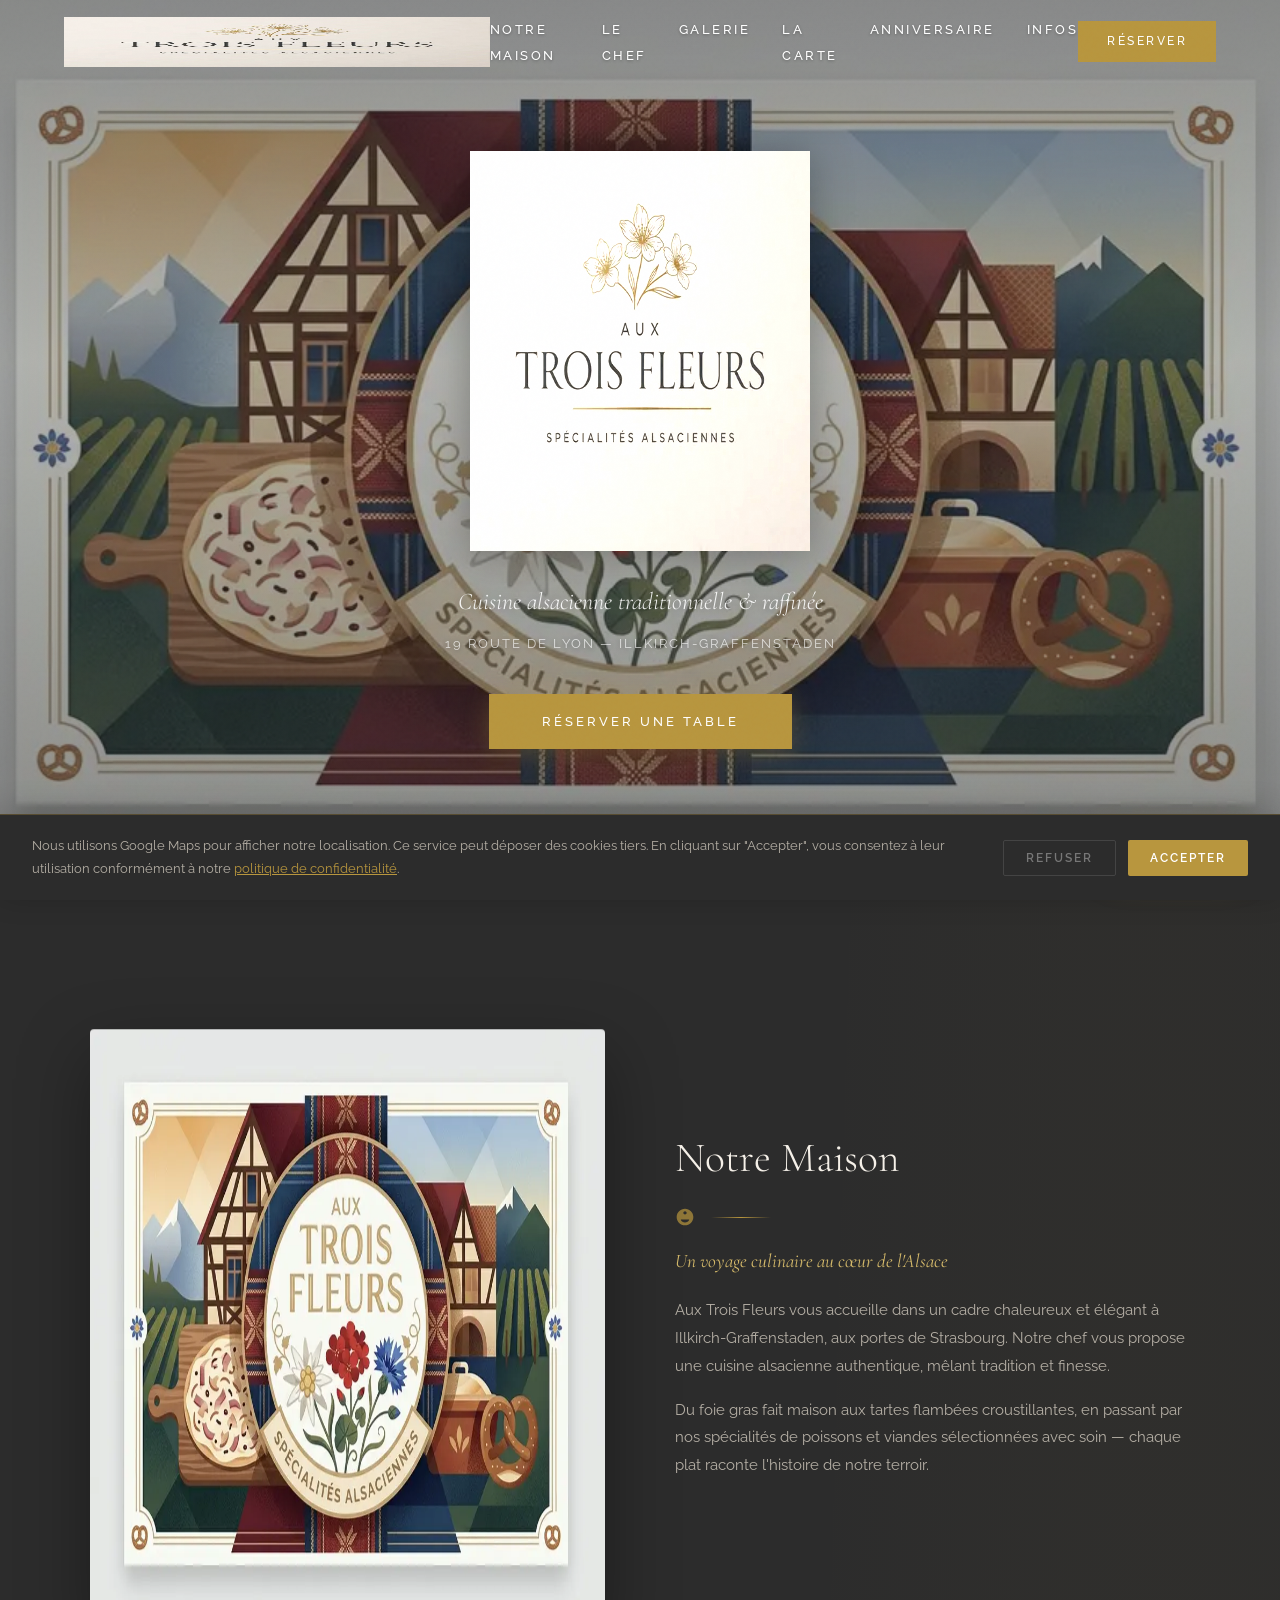
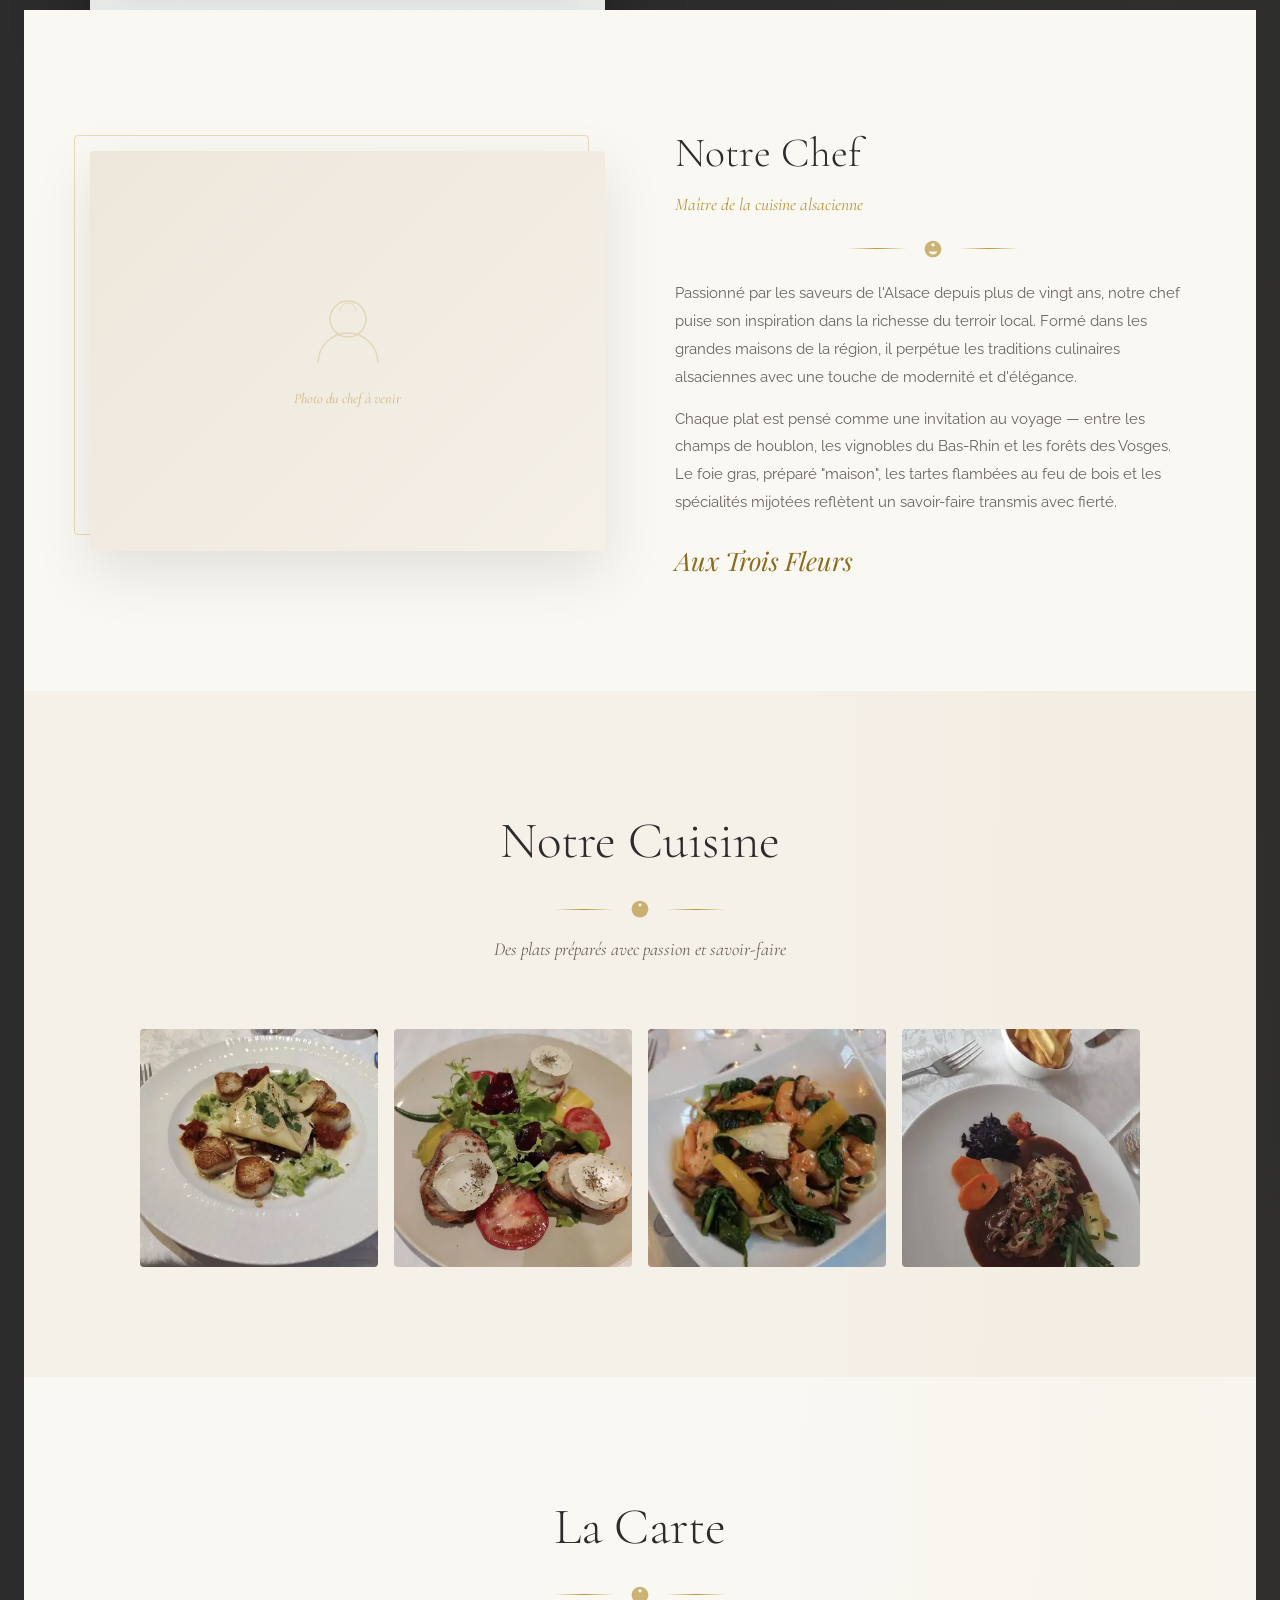
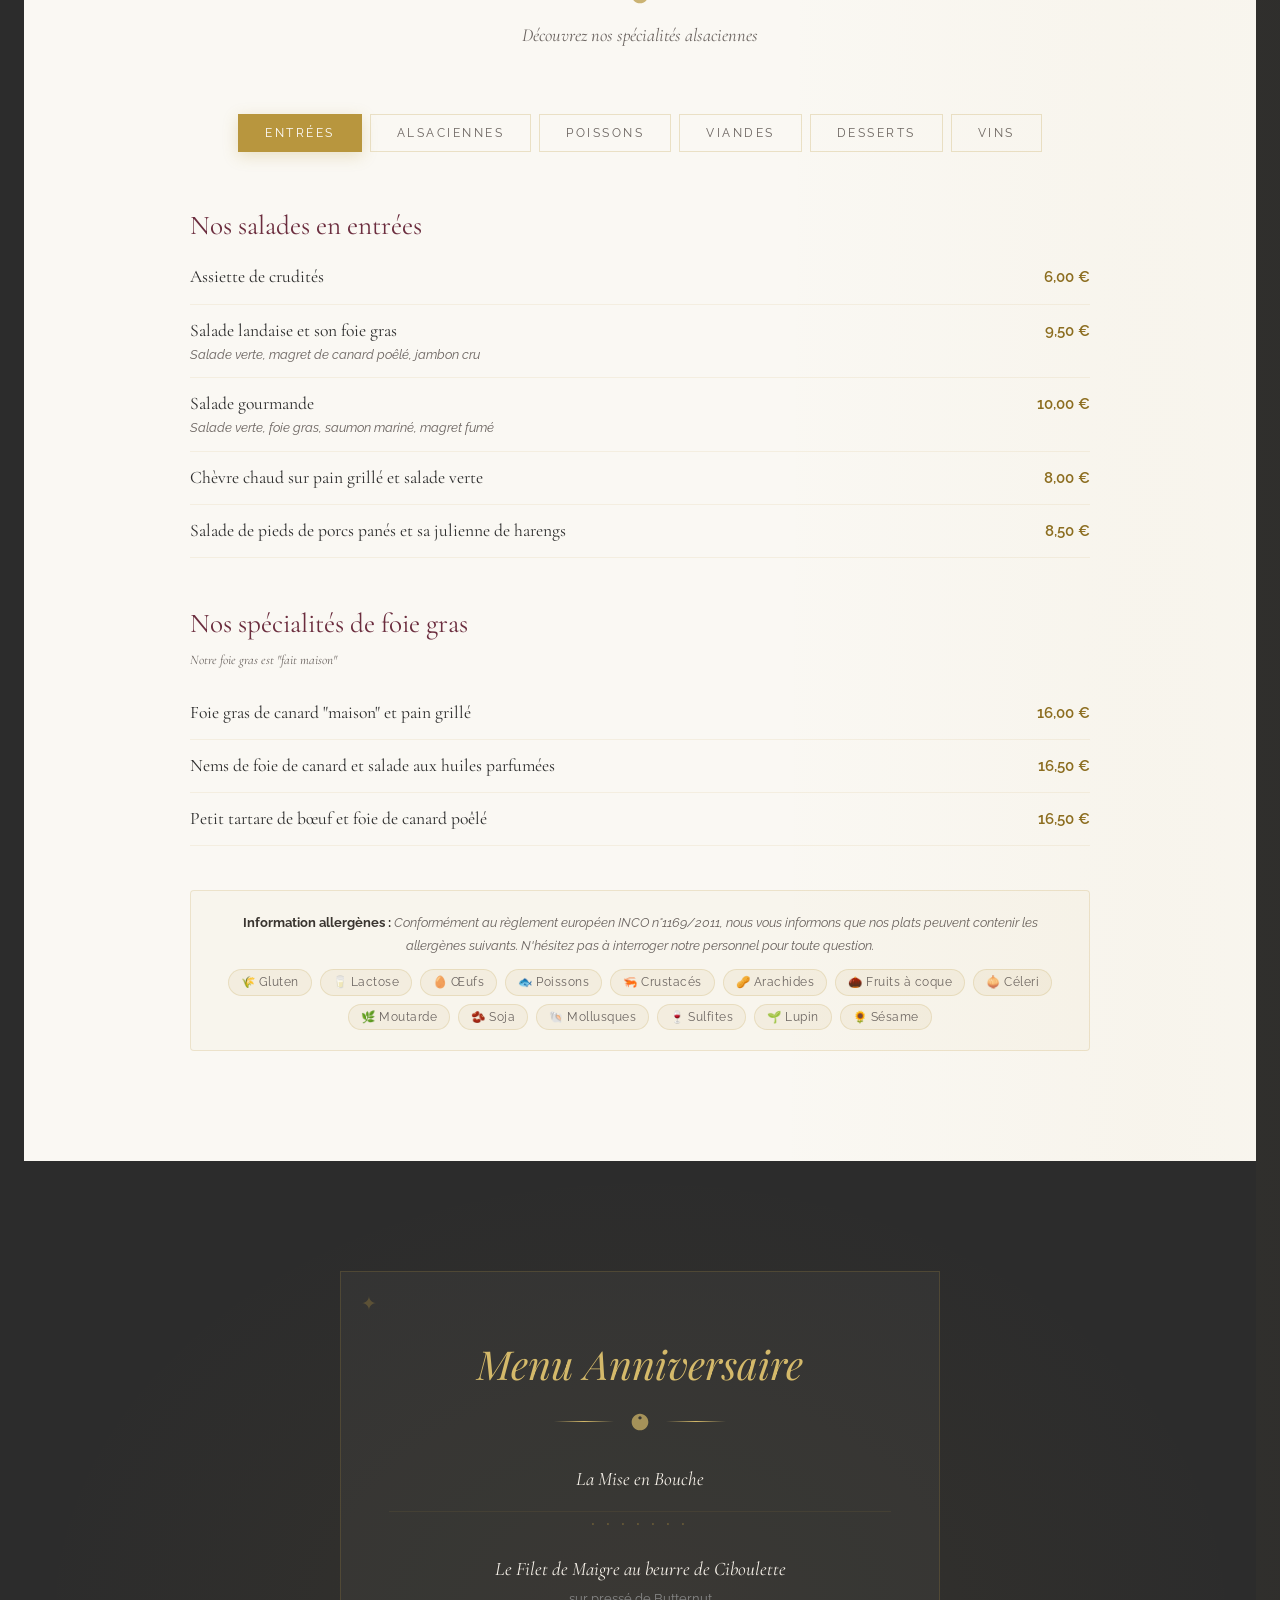
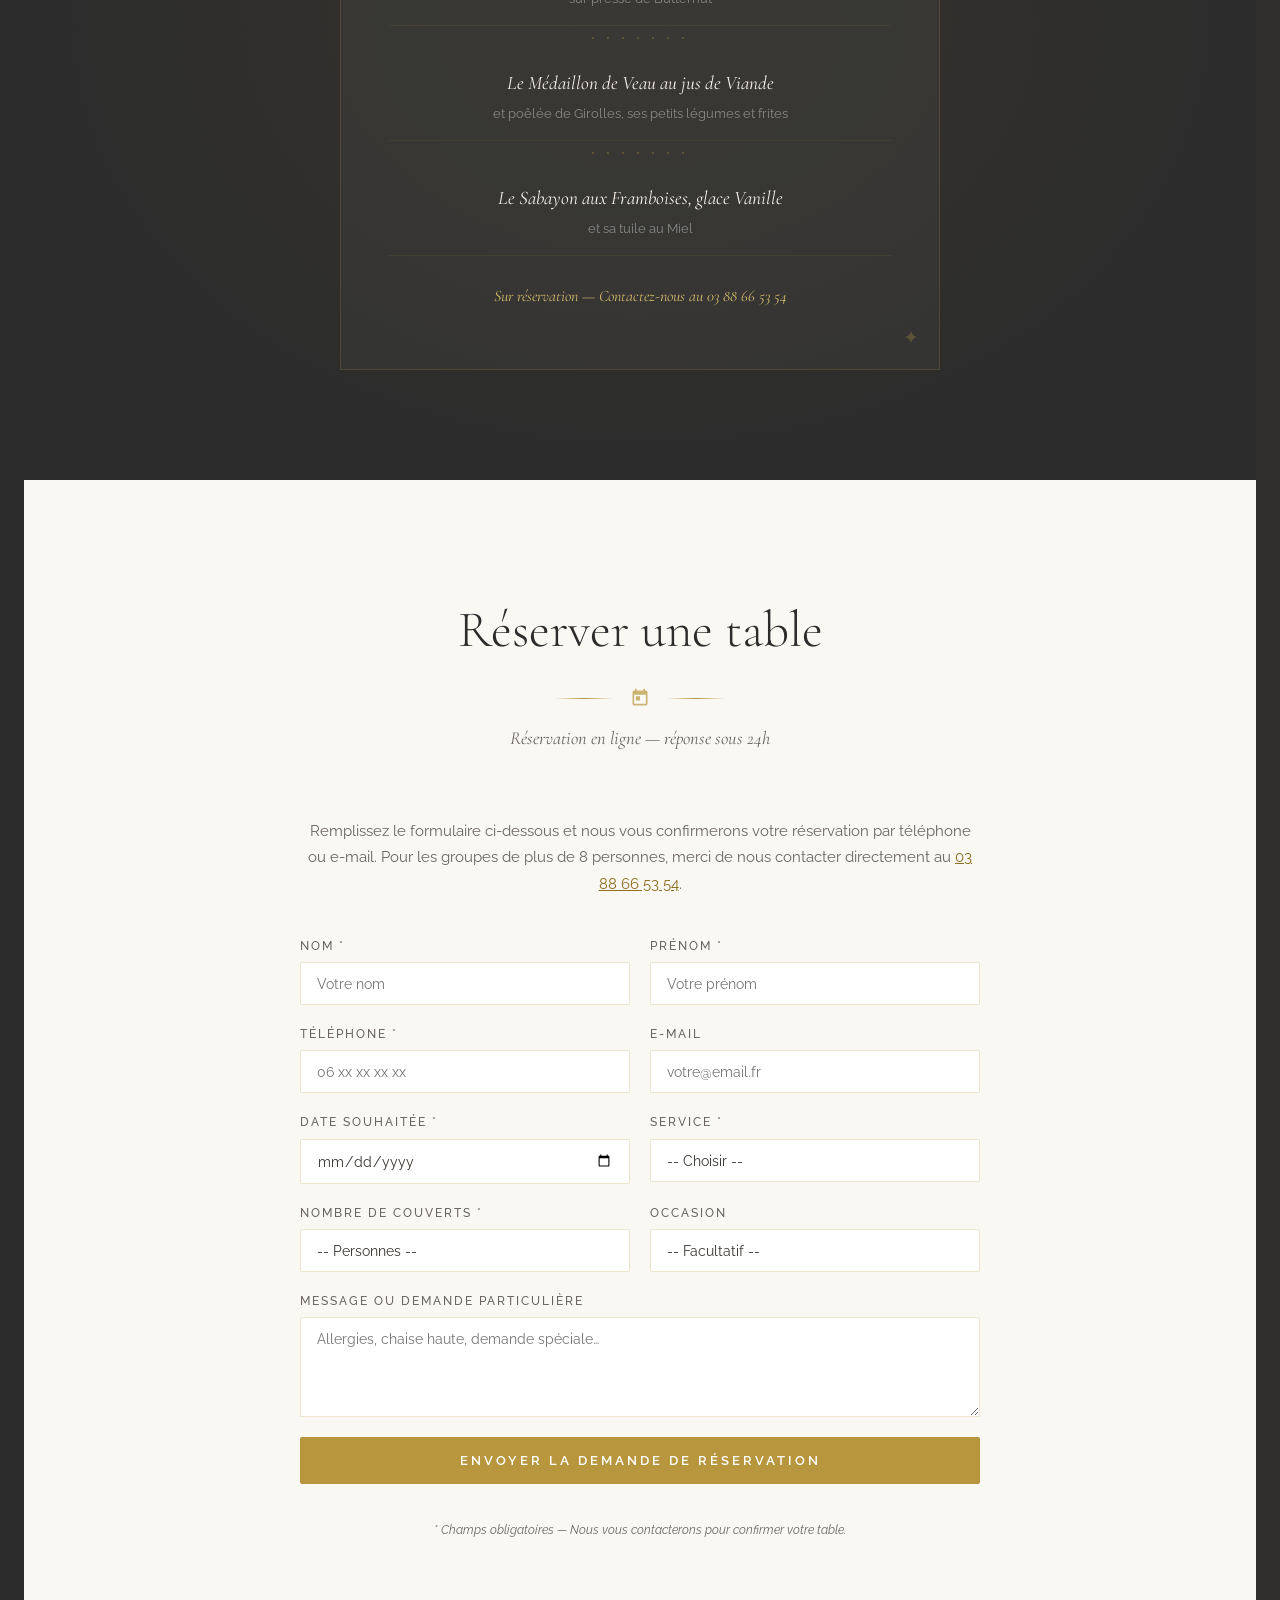
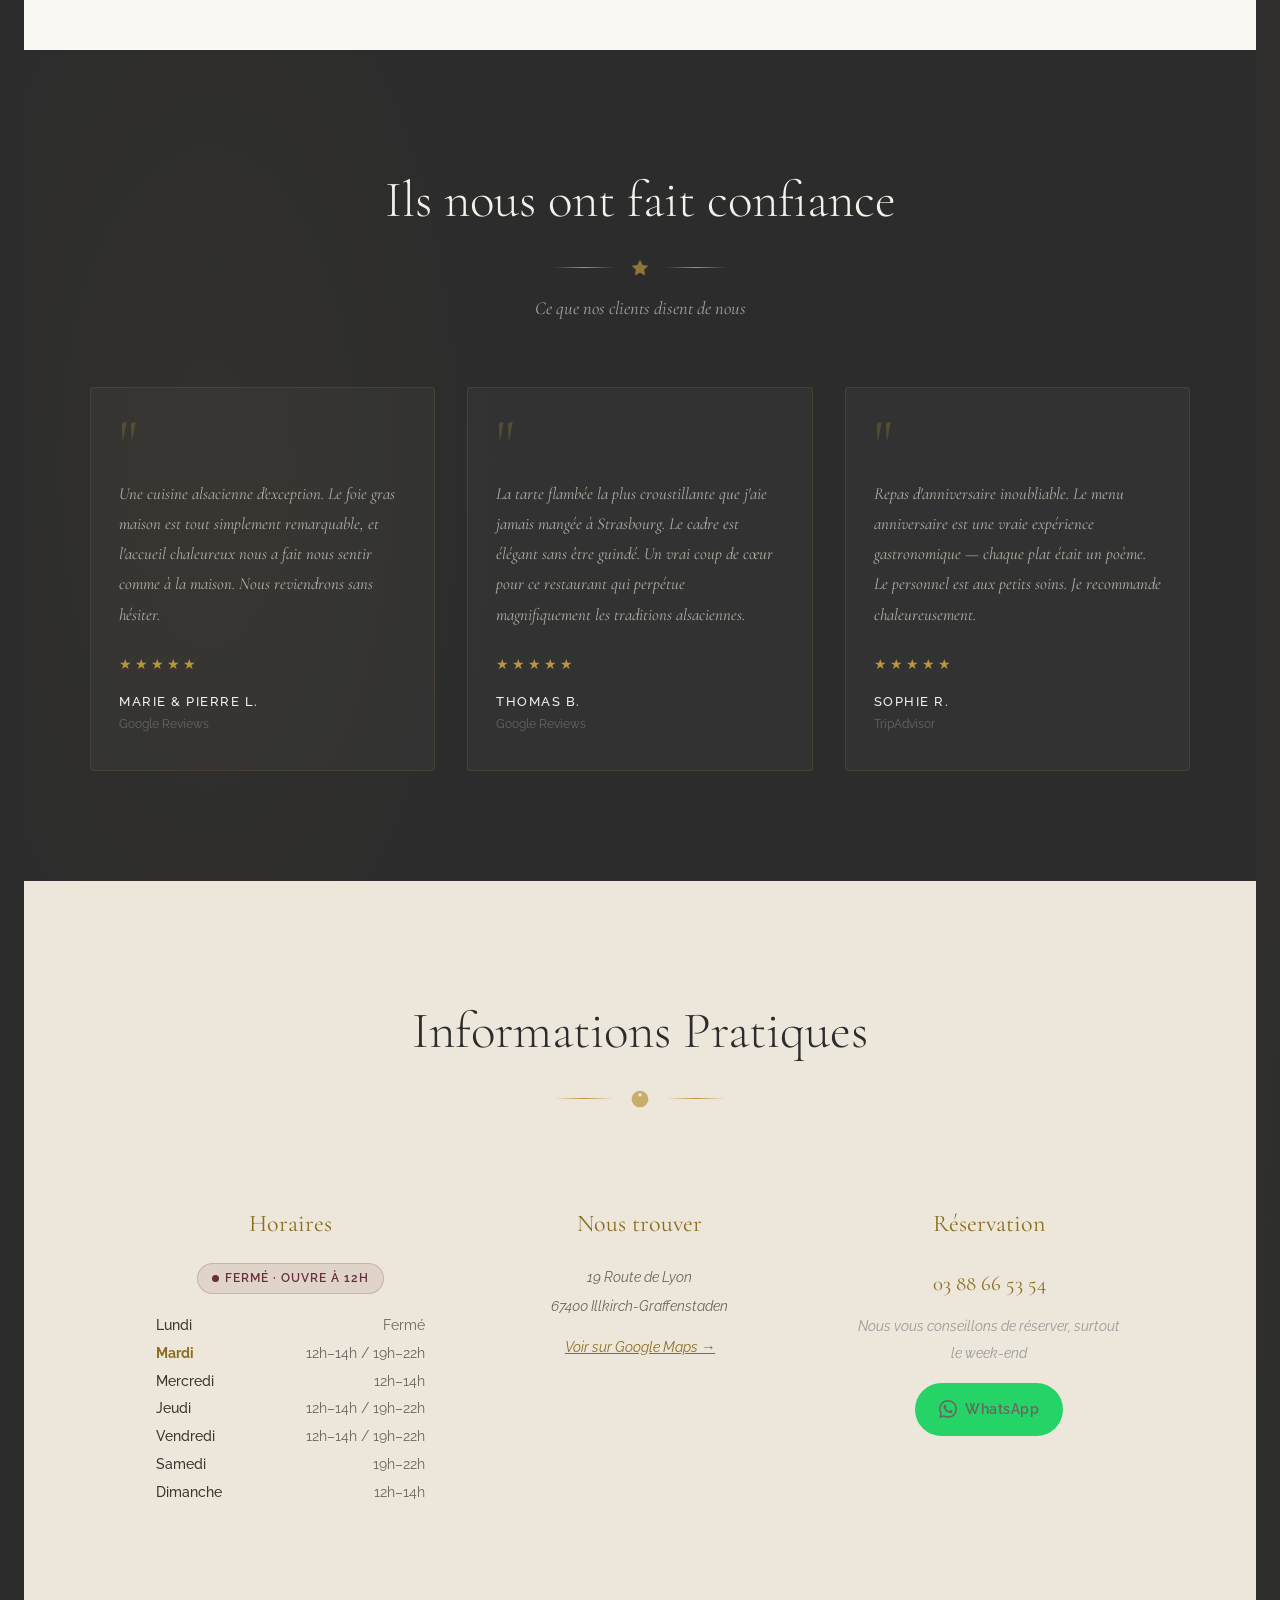
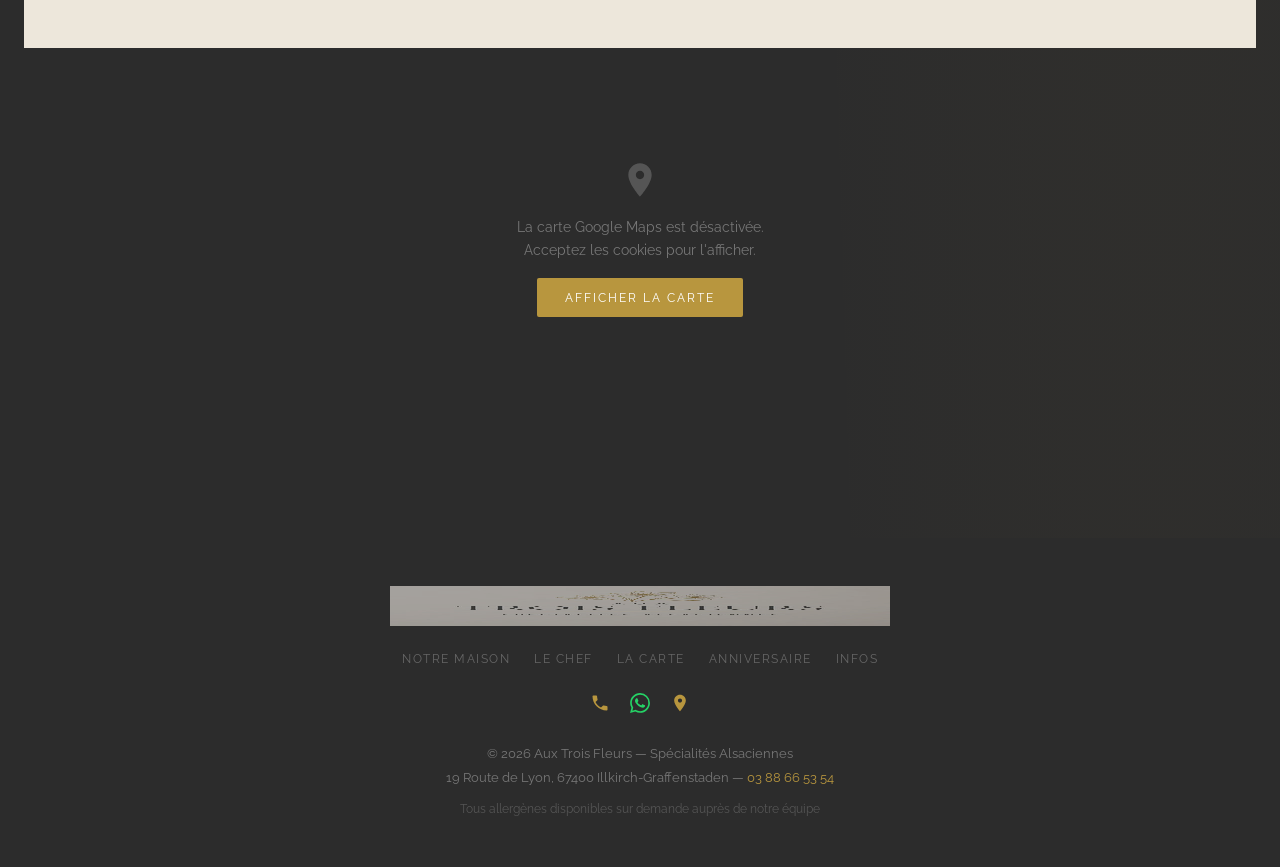
==== commit 92b5c6ce: "Polish final : Core Web Vitals, ARIA, RGPD, dark mode, Schema.org Core Web Vitals — CLS fixé - width" ====
--- a/index.html
+++ b/index.html
@@ -6,6 +6,11 @@
 <title>Aux Trois Fleurs — Restaurant Spécialités Alsaciennes | Illkirch-Graffenstaden</title>
 <meta name="description" content="Restaurant Aux Trois Fleurs à Illkirch-Graffenstaden. Spécialités alsaciennes, foie gras maison, tartes flambées, poissons et viandes. Réservez au 03 88 66 53 54.">
 <meta name="robots" content="index, follow">
+<meta name="format-detection" content="telephone=no">
+<meta name="apple-mobile-web-app-capable" content="yes">
+<meta name="apple-mobile-web-app-status-bar-style" content="default">
+<meta name="apple-mobile-web-app-title" content="Aux Trois Fleurs">
+<link rel="apple-touch-icon" href="assets/images/logo.webp">
 <link rel="canonical" href="https://www.auxtroisfleursillkirch.fr/">
 
 <!-- Favicon SVG inline -->
@@ -13,6 +18,91 @@
 <meta name="theme-color" content="#B8963E">
 <link rel="manifest" href="manifest.json">
 <link rel="stylesheet" href="assets/css/main.css">
+<!-- Open Graph / Social Media -->
+<meta property="og:type" content="restaurant">
+<meta property="og:title" content="Aux Trois Fleurs — Spécialités Alsaciennes">
+<meta property="og:description" content="Cuisine alsacienne authentique à Illkirch-Graffenstaden. Foie gras maison, tartes flambées, spécialités de saison. Réservation au 03 88 66 53 54.">
+<meta property="og:url" content="https://www.auxtroisfleursillkirch.fr/">
+<meta property="og:locale" content="fr_FR">
+<meta property="og:image" content="https://www.auxtroisfleursillkirch.fr/assets/images/hero-about.webp">
+<meta property="og:image:width" content="959">
+<meta property="og:image:height" content="600">
+<meta property="og:image:alt" content="Restaurant Aux Trois Fleurs — Spécialités Alsaciennes à Illkirch-Graffenstaden">
+<meta property="og:site_name" content="Aux Trois Fleurs">
+
+<!-- Twitter Card -->
+<meta name="twitter:card" content="summary_large_image">
+<meta name="twitter:title" content="Aux Trois Fleurs — Spécialités Alsaciennes">
+<meta name="twitter:description" content="Cuisine alsacienne authentique à Illkirch-Graffenstaden. Foie gras maison, tartes flambées, spécialités de saison.">
+<meta name="twitter:image" content="https://www.auxtroisfleursillkirch.fr/assets/images/hero-about.webp">
+<meta name="twitter:image:alt" content="Restaurant Aux Trois Fleurs — Spécialités Alsaciennes">
+
+<!-- Schema.org Restaurant structured data -->
+<script type="application/ld+json">
+{
+  "@context": "https://schema.org",
+  "@type": "Restaurant",
+  "name": "Aux Trois Fleurs",
+  "description": "Restaurant de spécialités alsaciennes à Illkirch-Graffenstaden, aux portes de Strasbourg.",
+  "url": "https://www.auxtroisfleursillkirch.fr/",
+  "telephone": "+33388665354",
+  "image": "https://www.auxtroisfleursillkirch.fr/assets/images/hero-about.webp",
+  "address": {
+    "@type": "PostalAddress",
+    "streetAddress": "19 Route de Lyon",
+    "addressLocality": "Illkirch-Graffenstaden",
+    "postalCode": "67400",
+    "addressCountry": "FR"
+  },
+  "geo": {
+    "@type": "GeoCoordinates",
+    "latitude": 48.5283,
+    "longitude": 7.7139
+  },
+  "servesCuisine": ["Alsacienne", "Française", "Régionale"],
+  "priceRange": "€€",
+  "currenciesAccepted": "EUR",
+  "paymentAccepted": "Cash, Credit Card",
+  "openingHoursSpecification": [
+    { "@type": "OpeningHoursSpecification", "dayOfWeek": ["Tuesday","Thursday","Friday"], "opens": "12:00", "closes": "14:00" },
+    { "@type": "OpeningHoursSpecification", "dayOfWeek": ["Tuesday","Thursday","Friday","Saturday"], "opens": "19:00", "closes": "22:00" },
+    { "@type": "OpeningHoursSpecification", "dayOfWeek": ["Sunday"], "opens": "12:00", "closes": "14:00" }
+  ],
+  "hasMap": "https://maps.app.goo.gl/8uNok52kUSPHGmhq8",
+  "menu": "https://www.auxtroisfleursillkirch.fr/#menu",
+  "acceptsReservations": true,
+  "aggregateRating": {
+    "@type": "AggregateRating",
+    "ratingValue": "4.8",
+    "reviewCount": "127",
+    "bestRating": "5",
+    "worstRating": "1"
+  },
+  "review": [
+    {
+      "@type": "Review",
+      "author": { "@type": "Person", "name": "Marie & Pierre L." },
+      "reviewRating": { "@type": "Rating", "ratingValue": "5" },
+      "reviewBody": "Une cuisine alsacienne d'exception. Le foie gras maison est tout simplement remarquable."
+    },
+    {
+      "@type": "Review",
+      "author": { "@type": "Person", "name": "Thomas B." },
+      "reviewRating": { "@type": "Rating", "ratingValue": "5" },
+      "reviewBody": "La tarte flambée la plus croustillante que j'aie jamais mangée à Strasbourg."
+    }
+  ],
+  "keywords": "restaurant alsacien, spécialités alsaciennes, foie gras, tarte flambée, Illkirch-Graffenstaden, Strasbourg"
+}
+</script>
+
+<!-- Preload LCP image (hero) -->
+<link rel="preload" as="image" href="assets/images/hero-about.webp" fetchpriority="high">
+
+<!-- Google Fonts optimized -->
+<link rel="preconnect" href="https://fonts.googleapis.com">
+<link rel="preconnect" href="https://fonts.gstatic.com" crossorigin>
+<link href="https://fonts.googleapis.com/css2?family=Cormorant+Garamond:ital,wght@0,300;0,400;0,500;0,600;0,700;1,300;1,400&family=Raleway:wght@300;400;500;600&family=Playfair+Display:ital,wght@0,400;0,500;0,600;1,400&display=swap" rel="stylesheet">
 </head>
 <body>
 
@@ -32,9 +122,9 @@
 <a href="#main-content" class="skip-link">Aller au contenu principal</a>
 
 <!-- NAV -->
-<nav id="navbar">
+<nav id="navbar" aria-label="Navigation principale">
   <div class="nav-inner">
-    <img loading="lazy" src="assets/images/logo.webp" alt="Aux Trois Fleurs" class="nav-logo">
+    <img onerror="this.style.opacity='0'" loading="lazy" src="assets/images/logo.webp" alt="Aux Trois Fleurs" class="nav-logo" width="500" height="400">
     <ul class="nav-links" id="navLinks">
       <li><a href="#about">Notre Maison</a></li>
       <li><a href="#chef">Le Chef</a></li>
@@ -54,11 +144,11 @@
 <main id="main-content">
 <section class="hero" id="hero">
   <div class="hero-bg">
-    <img fetchpriority="high" src="assets/images/hero-about.webp" alt="Aux Trois Fleurs ambiance alsacienne">
+    <img onerror="this.style.opacity='0'" fetchpriority="high" loading="eager" src="assets/images/hero-about.webp" alt="Salle du restaurant Aux Trois Fleurs — ambiance alsacienne" width="959" height="600">
   </div>
   <div class="hero-overlay"></div>
   <div class="hero-content">
-    <img loading="lazy" src="assets/images/logo.webp" alt="Aux Trois Fleurs — Spécialités Alsaciennes" class="hero-logo">
+    <img onerror="this.style.opacity='0'" loading="lazy" src="assets/images/logo.webp" alt="Aux Trois Fleurs — Spécialités Alsaciennes" class="hero-logo" width="500" height="400">
     <h1 class="hero-tagline">Cuisine alsacienne traditionnelle & raffinée</h1>
     <p class="hero-address">19 Route de Lyon — Illkirch-Graffenstaden</p>
     <a href="tel:0388665354" class="hero-cta">Réserver une table</a>
@@ -73,7 +163,7 @@
 <!-- ABOUT -->
 <section class="about" id="about">
   <div class="about-grid">
-    <img loading="lazy" src="assets/images/hero-about.webp" alt="Illustration alsacienne" class="about-img reveal-left" data-parallax="0.03">
+    <img onerror="this.style.opacity='0'" loading="lazy" src="assets/images/hero-about.webp" alt="Illustration alsacienne" class="about-img reveal-left" data-parallax="0.03" width="959" height="600">
     <div class="about-text reveal-right">
       <h2>Notre Maison</h2>
       <div class="ornament">
@@ -123,19 +213,19 @@
   </div>
   <div class="galerie-grid">
     <div class="galerie-item reveal" data-caption="Raviole de Saint Jacques">
-      <img loading="lazy" src="assets/images/galerie-raviole.webp" alt="Raviole de Saint Jacques">
+      <img onerror="this.style.opacity='0'" loading="lazy" src="assets/images/galerie-raviole.webp" alt="Raviole de Saint Jacques" width="500" height="362">
       <div class="overlay">Raviole de Saint Jacques</div>
     </div>
     <div class="galerie-item reveal" data-caption="Chèvre chaud & salade">
-      <img loading="lazy" src="assets/images/galerie-chevre.webp" alt="Chèvre chaud">
+      <img onerror="this.style.opacity='0'" loading="lazy" src="assets/images/galerie-chevre.webp" alt="Chèvre chaud" width="376" height="500">
       <div class="overlay">Chèvre chaud & salade</div>
     </div>
     <div class="galerie-item reveal" data-caption="Linguines aux crevettes">
-      <img loading="lazy" src="assets/images/galerie-linguines.webp" alt="Linguines aux crevettes">
+      <img onerror="this.style.opacity='0'" loading="lazy" src="assets/images/galerie-linguines.webp" alt="Linguines aux crevettes" width="500" height="275">
       <div class="overlay">Linguines aux crevettes</div>
     </div>
     <div class="galerie-item reveal" data-caption="Viande sauce marchand de vin">
-      <img loading="lazy" src="assets/images/galerie-viande.webp" alt="Viande en sauce">
+      <img onerror="this.style.opacity='0'" loading="lazy" src="assets/images/galerie-viande.webp" alt="Viande en sauce" width="366" height="500">
       <div class="overlay">Viande sauce marchand de vin</div>
     </div>
   </div>
@@ -158,17 +248,17 @@
     <p>Découvrez nos spécialités alsaciennes</p>
   </div>
   <div class="menu-container">
-    <div class="menu-tabs">
+    <div class="menu-tabs" role="tablist" aria-label="Catégories du menu">
       <button class="menu-tab active" data-tab="entrees">Entrées</button>
-      <button class="menu-tab" data-tab="alsaciennes">Alsaciennes</button>
-      <button class="menu-tab" data-tab="poissons">Poissons</button>
-      <button class="menu-tab" data-tab="viandes">Viandes</button>
-      <button class="menu-tab" data-tab="desserts">Desserts</button>
-      <button class="menu-tab" data-tab="vins">Vins</button>
+      <button class="menu-tab" role="tab" aria-controls="tab-alsaciennes" aria-selected="false" data-tab="alsaciennes">Alsaciennes</button>
+      <button class="menu-tab" role="tab" aria-controls="tab-poissons" aria-selected="false" data-tab="poissons">Poissons</button>
+      <button class="menu-tab" role="tab" aria-controls="tab-viandes" aria-selected="false" data-tab="viandes">Viandes</button>
+      <button class="menu-tab" role="tab" aria-controls="tab-desserts" aria-selected="false" data-tab="desserts">Desserts</button>
+      <button class="menu-tab" role="tab" aria-controls="tab-vins" aria-selected="false" data-tab="vins">Vins</button>
     </div>
 
     <!-- ENTRÉES -->
-    <div class="menu-panel active" id="tab-entrees">
+    <div class="menu-panel active" id="tab-entrees" role="tabpanel" aria-label="Entrées" tabindex="0">
       <div class="menu-category">
         <h3>Nos salades en entrées</h3>
         <div class="menu-item"><div class="menu-item-name">Assiette de crudités</div><div class="menu-item-price">6,00 €</div></div>
@@ -187,7 +277,7 @@
     </div>
 
     <!-- ALSACIENNES -->
-    <div class="menu-panel" id="tab-alsaciennes">
+    <div class="menu-panel" id="tab-alsaciennes" role="tabpanel" aria-label="Spécialités Alsaciennes" tabindex="0">
       <div class="menu-category">
         <h3>Nos spécialités alsaciennes</h3>
         <div class="menu-item"><div class="menu-item-name">Escargots — ½ douzaine / douzaine</div><div class="menu-item-price">6,50 € / 12,00 €</div></div>
@@ -211,7 +301,7 @@
     </div>
 
     <!-- POISSONS -->
-    <div class="menu-panel" id="tab-poissons">
+    <div class="menu-panel" id="tab-poissons" role="tabpanel" aria-label="Poissons" tabindex="0">
       <div class="menu-category">
         <h3>Nos poissons</h3>
         <div class="menu-item"><div class="menu-item-name">Crêpe parmentière de saumon au beurre de ciboulette</div><div class="menu-item-price">16,00 €</div></div>
@@ -228,7 +318,7 @@
     </div>
 
     <!-- VIANDES -->
-    <div class="menu-panel" id="tab-viandes">
+    <div class="menu-panel" id="tab-viandes" role="tabpanel" aria-label="Viandes" tabindex="0">
       <div class="menu-category">
         <h3>Bœuf</h3>
         <p class="cat-note">Accompagnées de frites et de légumes</p>
@@ -264,7 +354,7 @@
     </div>
 
     <!-- DESSERTS -->
-    <div class="menu-panel" id="tab-desserts">
+    <div class="menu-panel" id="tab-desserts" role="tabpanel" aria-label="Desserts" tabindex="0">
       <div class="menu-category">
         <h3>Nos fromages</h3>
         <div class="menu-item"><div class="menu-item-name">La portion</div><div class="menu-item-price">3,50 €</div></div>
@@ -295,7 +385,7 @@
     </div>
 
     <!-- VINS -->
-    <div class="menu-panel" id="tab-vins">
+    <div class="menu-panel" id="tab-vins" role="tabpanel" aria-label="Vins" tabindex="0">
       <div class="menu-category">
         <h3>Vins au verre — Blanc</h3>
         <div class="menu-item"><div class="menu-item-name">XVIII Saint-Luc, Côtes de Gascogne</div><div class="menu-item-price">8,50 €</div></div>
@@ -542,8 +632,26 @@
 </section>
 
 <!-- MAP -->
-<div class="map-section">
-  <iframe src="https://www.google.com/maps/embed?pb=!1m18!1m12!1m3!1d2642.5!2d7.7139!3d48.5283!2m3!1f0!2f0!3f0!3m2!1i1024!2i768!4f13.1!3m3!1m2!1s0x4786c7e5e4a7e8c7%3A0x0!2s19+Route+de+Lyon%2C+67400+Illkirch-Graffenstaden!5e0!3m2!1sfr!2sfr!4v1" allowfullscreen loading="lazy"></iframe>
+<div class="map-section" id="map-section">
+  <div class="map-placeholder" id="map-placeholder">
+    <svg viewBox="0 0 24 24" width="40" height="40" fill="#555"><path d="M12 2C8.13 2 5 5.13 5 9c0 5.25 7 13 7 13s7-7.75 7-13c0-3.87-3.13-7-7-7zm0 9.5c-1.38 0-2.5-1.12-2.5-2.5s1.12-2.5 2.5-2.5 2.5 1.12 2.5 2.5-1.12 2.5-2.5 2.5z"/></svg>
+    <p>La carte Google Maps est désactivée.<br>Acceptez les cookies pour l'afficher.</p>
+    <button class="btn-consent" onclick="acceptRGPD()">Afficher la carte</button>
+  </div>
+  <iframe id="map-iframe" src="" data-src="https://www.google.com/maps/embed?pb=!1m18!1m12!1m3!1d2642.5!2d7.7139!3d48.5283!2m3!1f0!2f0!3f0!3m2!1i1024!2i768!4f13.1!3m3!1m2!1s0x4786c7e5e4a7e8c7%3A0x0!2s19+Route+de+Lyon%2C+67400+Illkirch-Graffenstaden!5e0!3m2!1sfr!2sfr!4v1" allowfullscreen loading="lazy" style="display:none;width:100%;height:380px;border:none;filter:grayscale(15%) sepia(8%)"></iframe>
+</div>
+
+<!-- RGPD BANNER -->
+<div id="rgpd-banner" role="region" aria-label="Gestion des cookies">
+  <p>
+    Nous utilisons Google Maps pour afficher notre localisation. Ce service peut déposer des cookies tiers.
+    En cliquant sur "Accepter", vous consentez à leur utilisation conformément à notre
+    <a href="#" onclick="return false">politique de confidentialité</a>.
+  </p>
+  <div class="rgpd-actions">
+    <button class="rgpd-btn rgpd-btn-refuse" onclick="refuseRGPD()">Refuser</button>
+    <button class="rgpd-btn rgpd-btn-accept" onclick="acceptRGPD()">Accepter</button>
+  </div>
 </div>
 
 <!-- FLOATING PHONE BUTTON -->
@@ -556,7 +664,7 @@
 
 <!-- FOOTER -->
 <footer>
-  <img loading="lazy" src="assets/images/logo.webp" alt="Aux Trois Fleurs" class="footer-logo">
+  <img onerror="this.style.opacity='0'" loading="lazy" src="assets/images/logo.webp" alt="Aux Trois Fleurs" class="footer-logo" width="500" height="400">
   <div style="display:flex;gap:24px;justify-content:center;flex-wrap:wrap;margin-bottom:24px;">
     <a href="#about" class="footer-nav-link">Notre Maison</a>
     <a href="#chef" class="footer-nav-link">Le Chef</a>
--- a/assets/css/main.css
+++ b/assets/css/main.css
@@ -978,4 +978,137 @@
   footer a { color: black !important; }
 
   @page { margin: 1.5cm; }
-}+}
+
+/* ===== RGPD COOKIE BANNER ===== */
+#rgpd-banner {
+  position: fixed; bottom: 0; left: 0; right: 0;
+  z-index: 99999;
+  background: var(--charcoal);
+  border-top: 1px solid rgba(184,150,62,0.3);
+  padding: 20px 32px;
+  display: flex; flex-wrap: wrap;
+  align-items: center; justify-content: space-between;
+  gap: 16px;
+  box-shadow: 0 -4px 30px rgba(0,0,0,0.2);
+  transform: translateY(100%);
+  transition: transform 0.5s cubic-bezier(0.16, 1, 0.3, 1);
+}
+#rgpd-banner.visible { transform: translateY(0); }
+#rgpd-banner p {
+  color: #B5AFA5; font-size: 0.82rem; line-height: 1.7;
+  flex: 1; min-width: 260px; margin: 0;
+}
+#rgpd-banner a { color: var(--gold); text-decoration: underline; }
+.rgpd-actions { display: flex; gap: 12px; flex-shrink: 0; }
+.rgpd-btn {
+  padding: 10px 22px; border-radius: 2px;
+  font-family: 'Raleway', sans-serif;
+  font-size: 0.75rem; letter-spacing: 2px;
+  text-transform: uppercase; font-weight: 600;
+  cursor: pointer; border: none; transition: all 0.3s;
+}
+.rgpd-btn-accept {
+  background: var(--gold); color: white;
+}
+.rgpd-btn-accept:hover { background: var(--gold-dark); }
+.rgpd-btn-refuse {
+  background: transparent; color: #777;
+  border: 1px solid #444;
+}
+.rgpd-btn-refuse:hover { color: white; border-color: #777; }
+
+/* Map placeholder quand non consenti */
+.map-placeholder {
+  display: none;
+  width: 100%; height: 380px;
+  background: var(--charcoal);
+  align-items: center; justify-content: center;
+  flex-direction: column; gap: 16px;
+  color: #777; text-align: center;
+}
+.map-placeholder.visible { display: flex; }
+.map-placeholder p { font-size: 0.85rem; line-height: 1.7; }
+.map-placeholder .btn-consent {
+  background: var(--gold); color: white;
+  border: none; padding: 12px 28px;
+  font-family: 'Raleway', sans-serif;
+  font-size: 0.78rem; letter-spacing: 2px;
+  text-transform: uppercase; cursor: pointer;
+  border-radius: 2px; transition: all 0.3s;
+}
+.map-placeholder .btn-consent:hover { background: var(--gold-dark); }
+@media (max-width: 600px) {
+  #rgpd-banner { padding: 16px 20px; }
+  .rgpd-actions { width: 100%; }
+  .rgpd-btn { flex: 1; text-align: center; }
+  .map-placeholder { height: 200px; }
+}
+
+/* ===== DARK MODE (prefers-color-scheme) ===== */
+@media (prefers-color-scheme: dark) {
+  :root {
+    --cream: #1E1A16;
+    --cream-light: #161210;
+    --cream-dark: #252018;
+    --charcoal: #F0EBE3;
+    --charcoal-light: #D4CFC9;
+    --text: #E8E2D9;
+    --text-light: #A09890;
+    --gold: #C9A84C;
+    --gold-light: #D4B96A;
+    --gold-dark: #B8963E;
+    --gold-glow: rgba(201,168,76,0.12);
+  }
+
+  body { background: #161210; color: #E8E2D9; }
+
+  nav.scrolled {
+    background: rgba(22,18,16,0.96);
+    border-bottom-color: rgba(201,168,76,0.15);
+  }
+
+  .about { background: #0E0C0A; }
+  .galerie { background: #161210; }
+  .menu { background: #1A1614; }
+  .infos { background: #0E0C0A; }
+  .reservation { background: #161210; }
+
+  .menu-item { border-bottom-color: rgba(201,168,76,0.1); }
+  .menu-item:hover { background: rgba(201,168,76,0.05); }
+  .menu-item-name { color: #E8E2D9; }
+
+  .info-block .day span:first-child { color: #E8E2D9; }
+  .info-block .day span:last-child { color: #A09890; }
+
+  .resa-field input,
+  .resa-field select,
+  .resa-field textarea {
+    background: #252018;
+    border-color: rgba(201,168,76,0.2);
+    color: #E8E2D9;
+  }
+
+  .resa-field input:focus,
+  .resa-field select,
+  .resa-field textarea:focus {
+    border-color: var(--gold);
+  }
+
+  .allergenes-note {
+    background: rgba(201,168,76,0.04);
+    border-color: rgba(201,168,76,0.15);
+  }
+
+  .allergen-tag {
+    background: rgba(201,168,76,0.06);
+    border-color: rgba(201,168,76,0.15);
+    color: #A09890;
+  }
+
+  footer { background: #0A0806; }
+
+  .avis-card { background: rgba(255,255,255,0.02); }
+
+  #rgpd-banner { background: #0E0C0A; }
+}
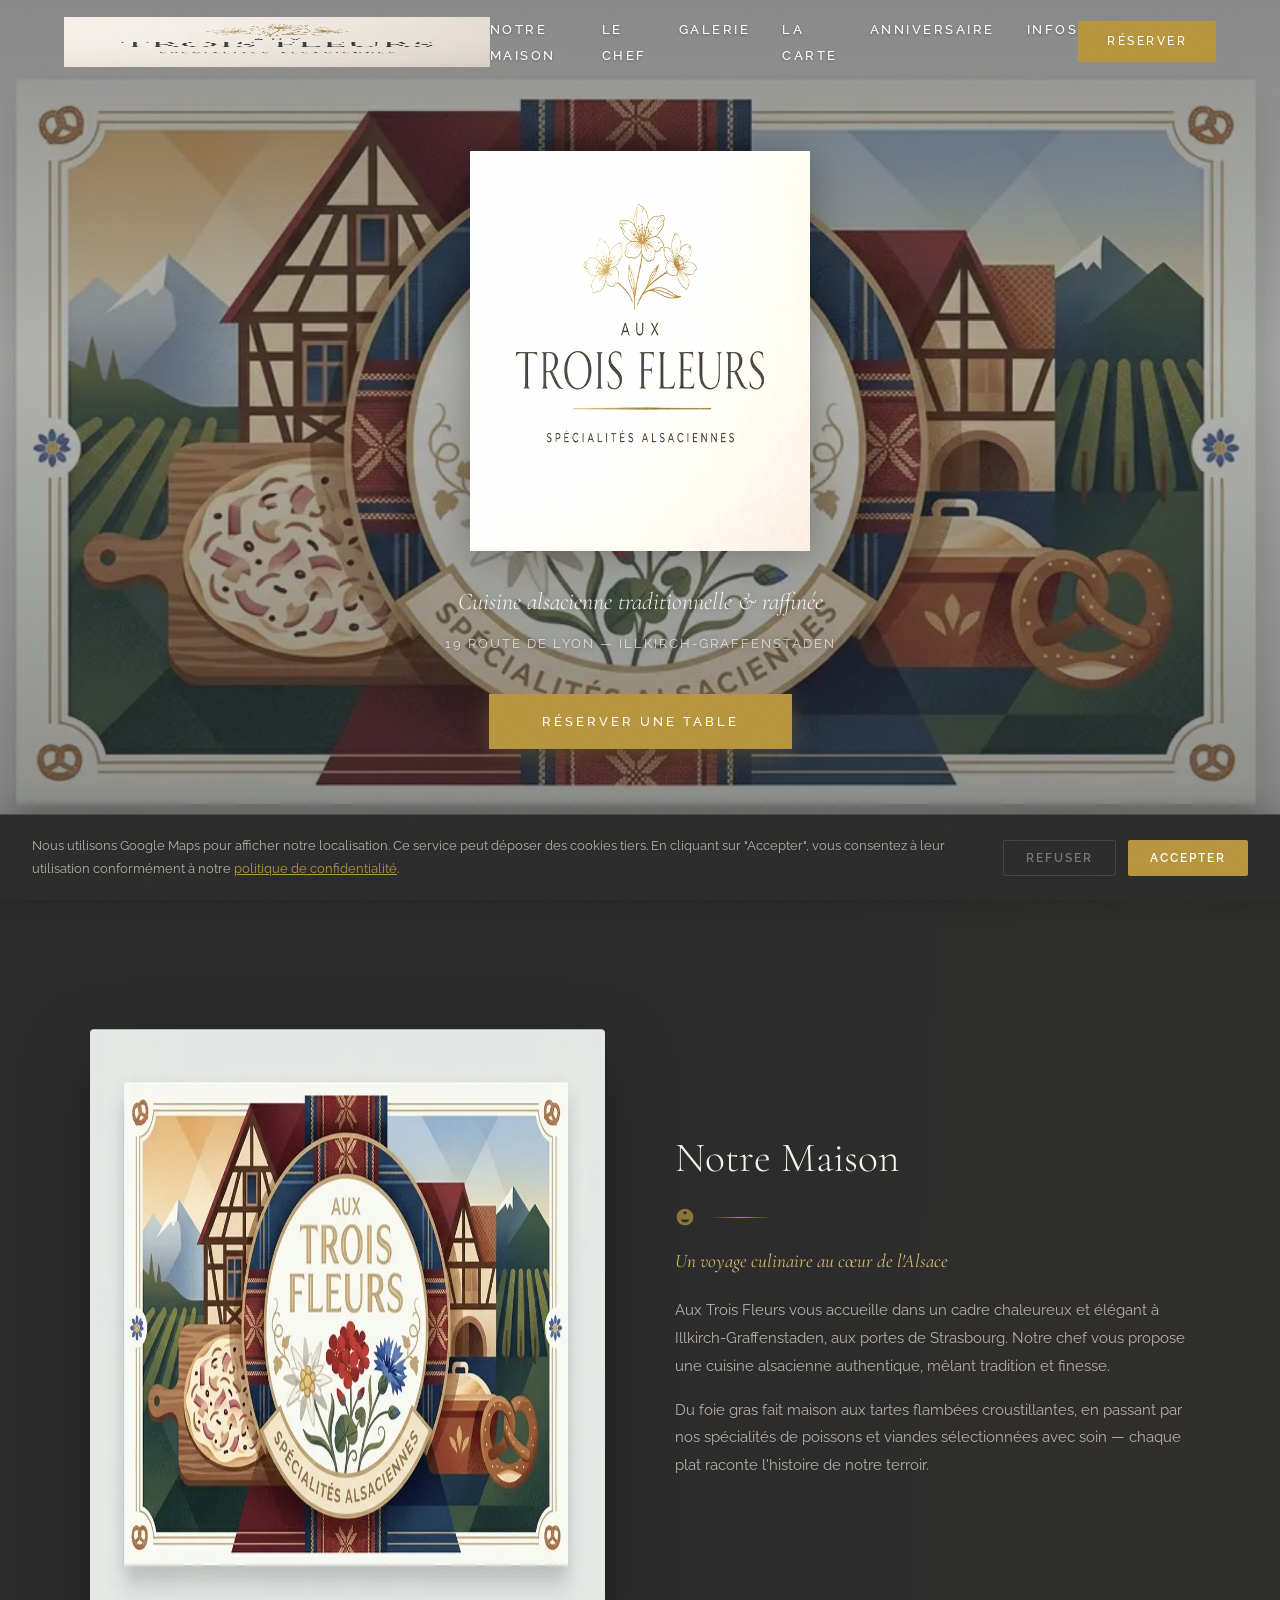
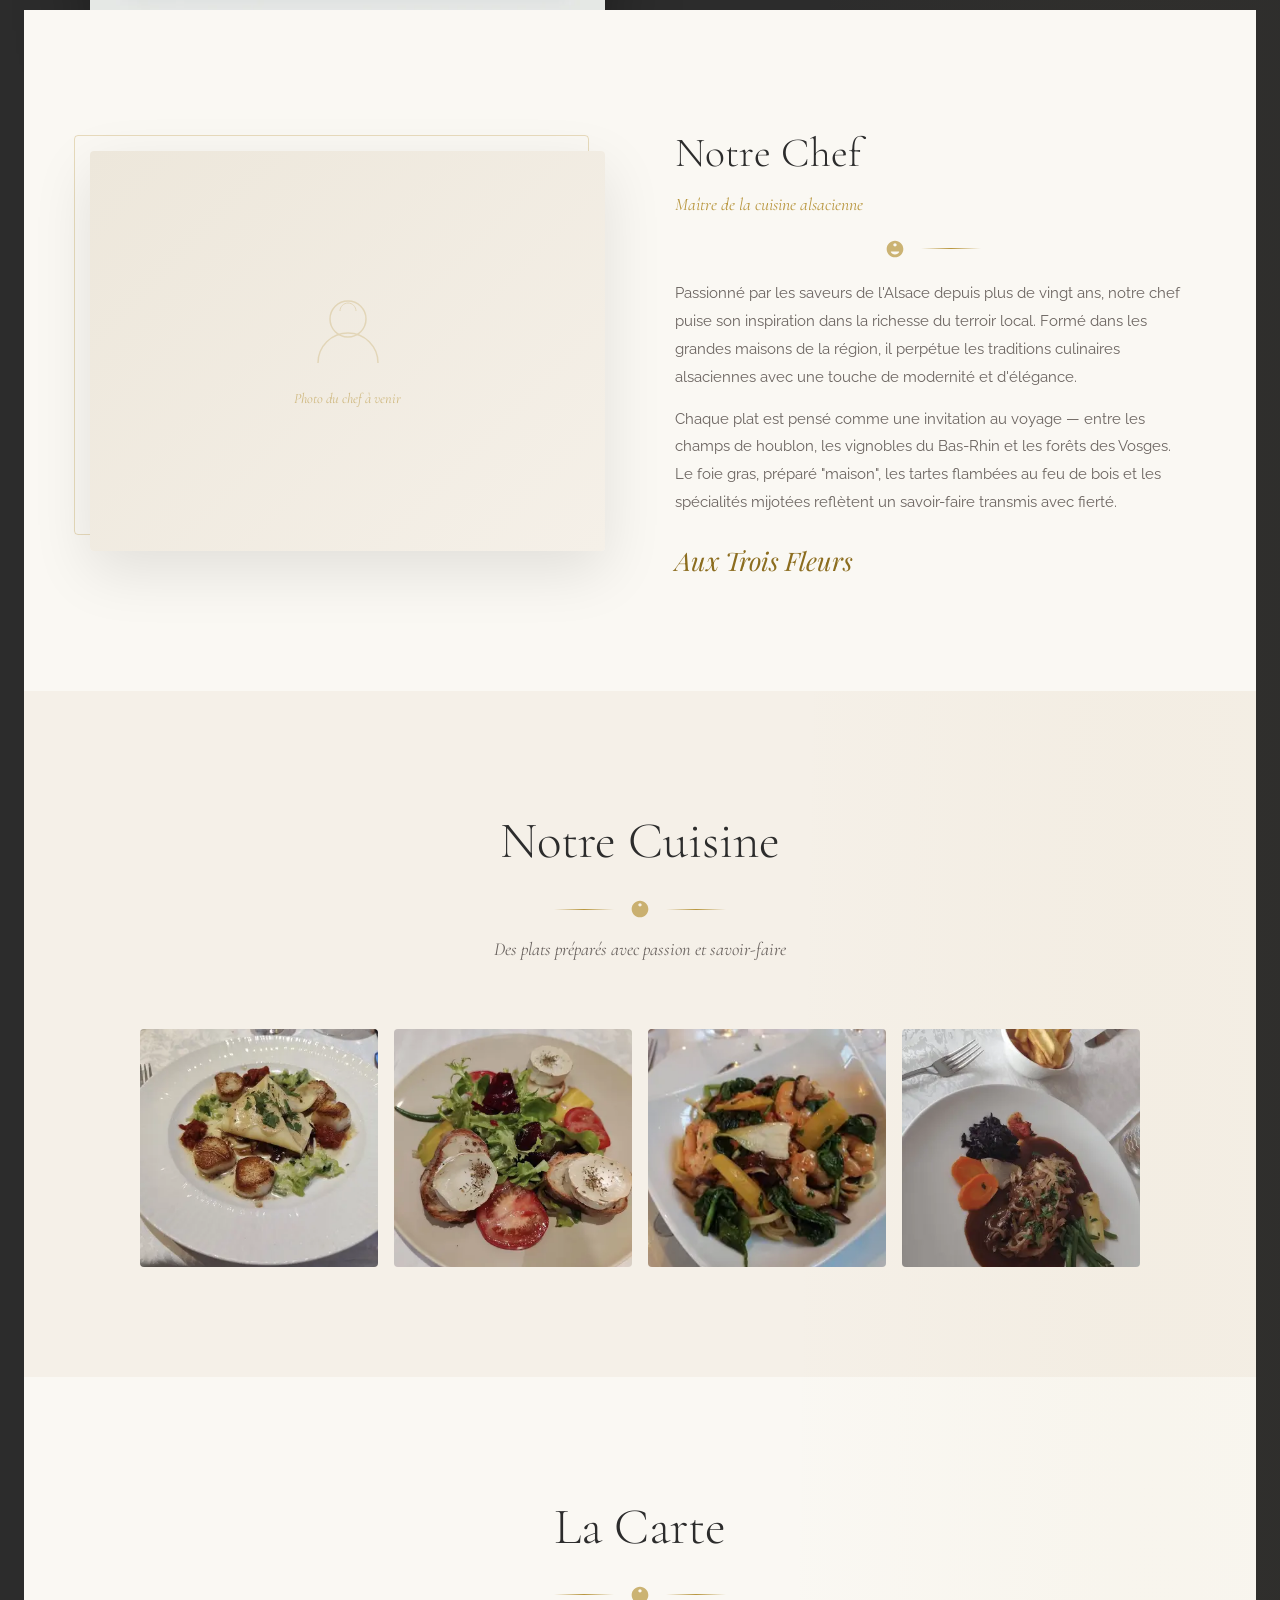
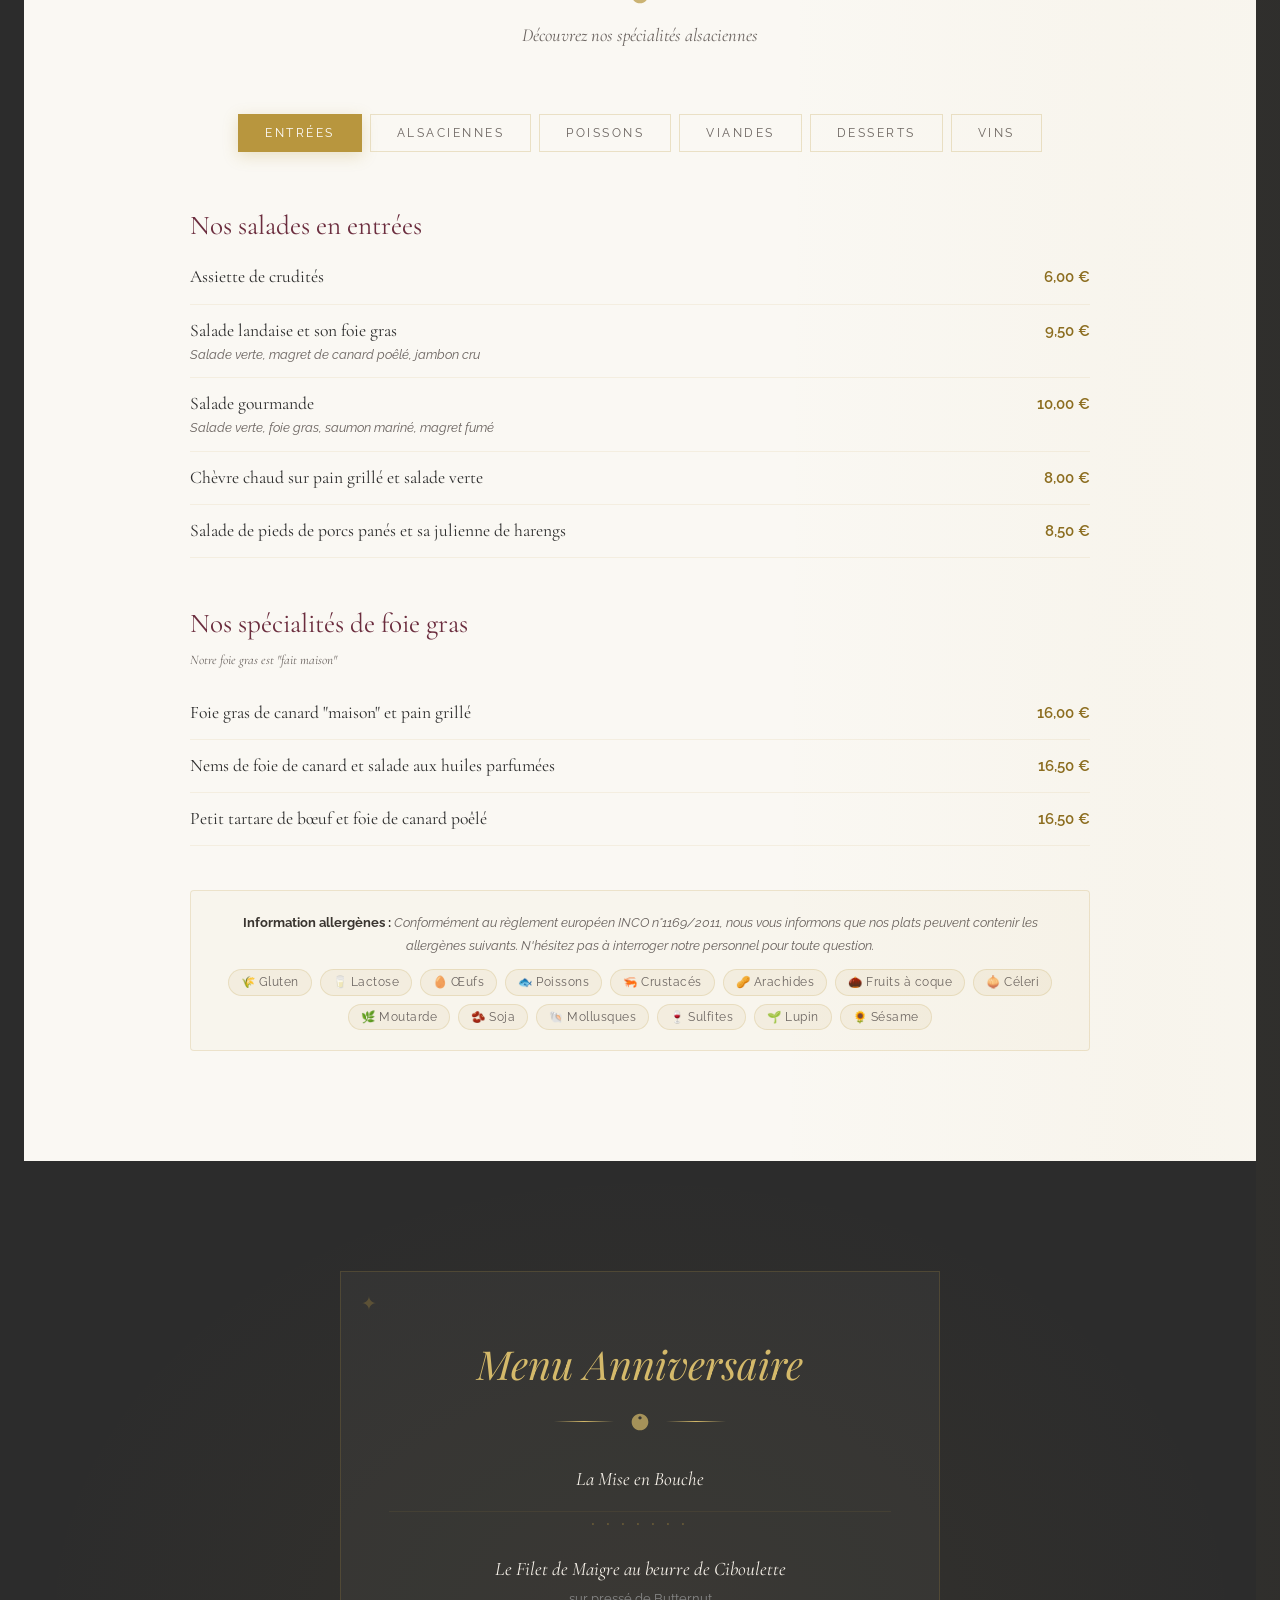
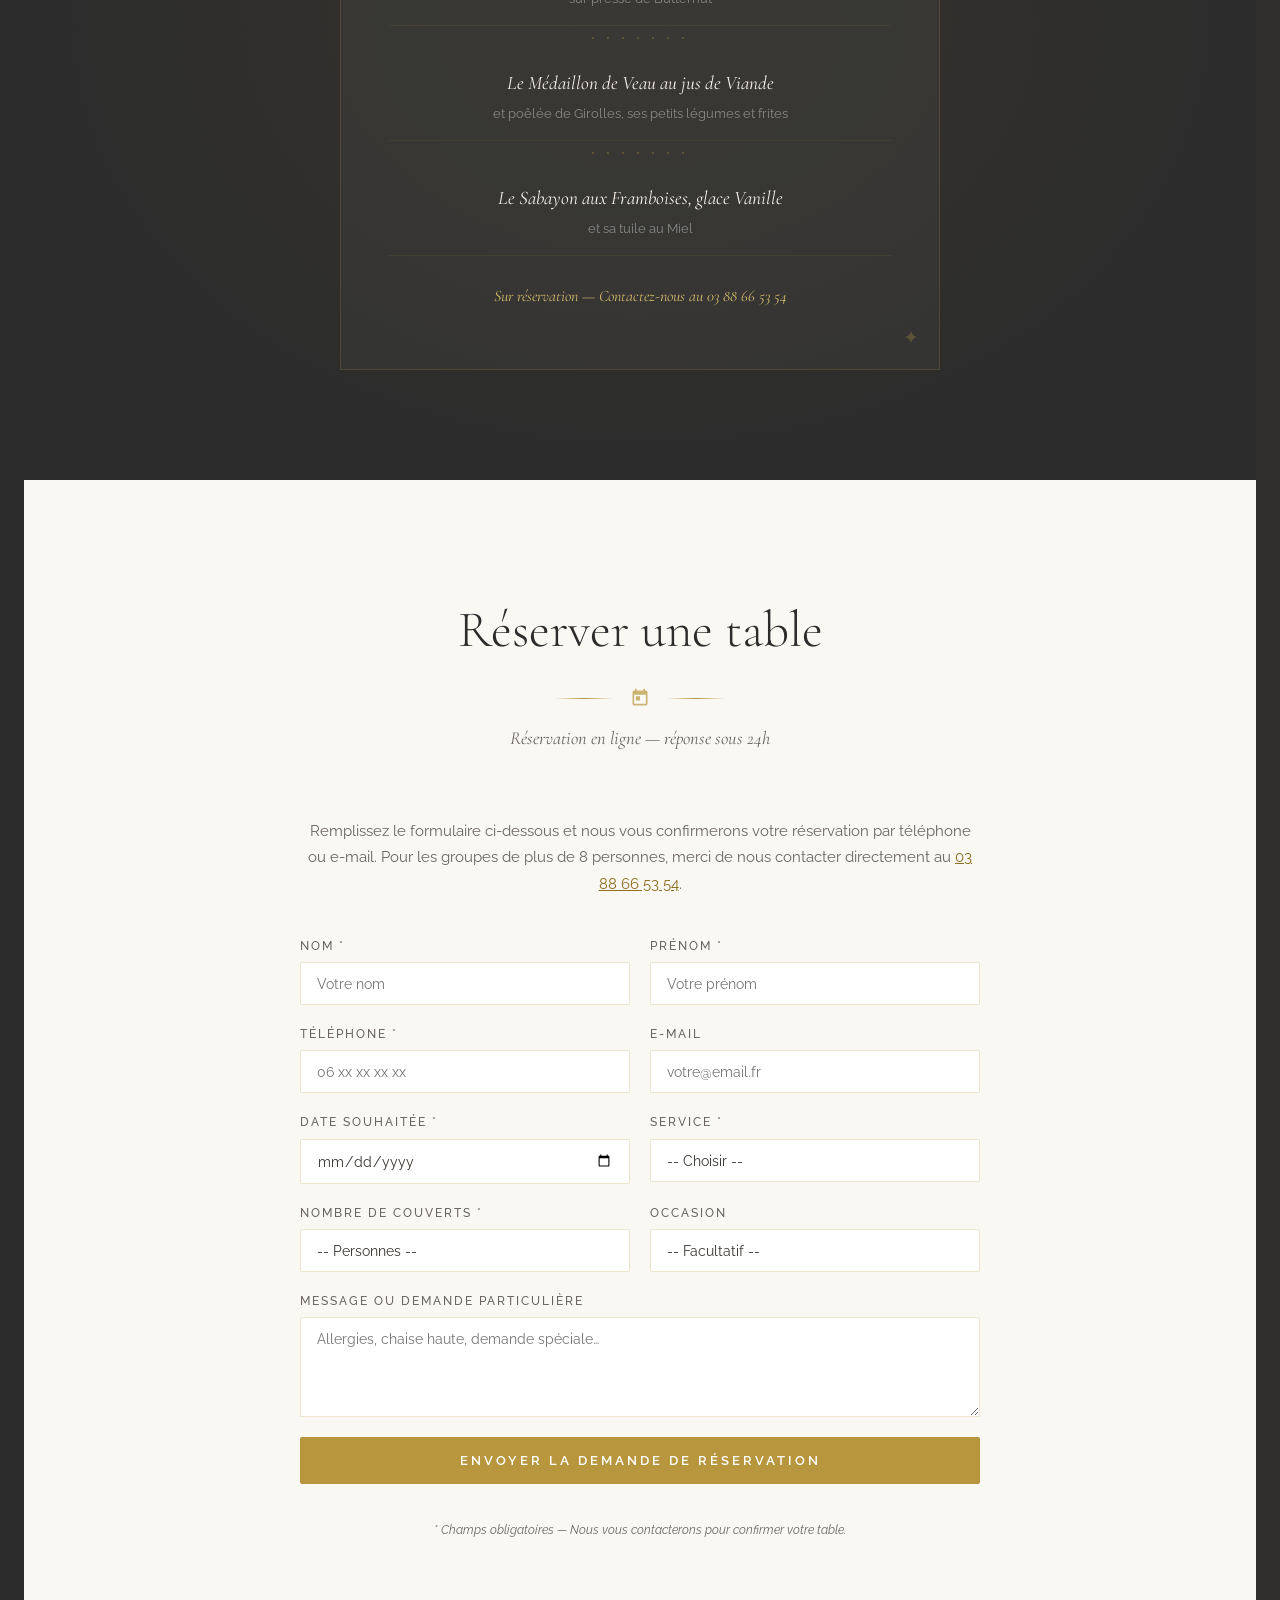
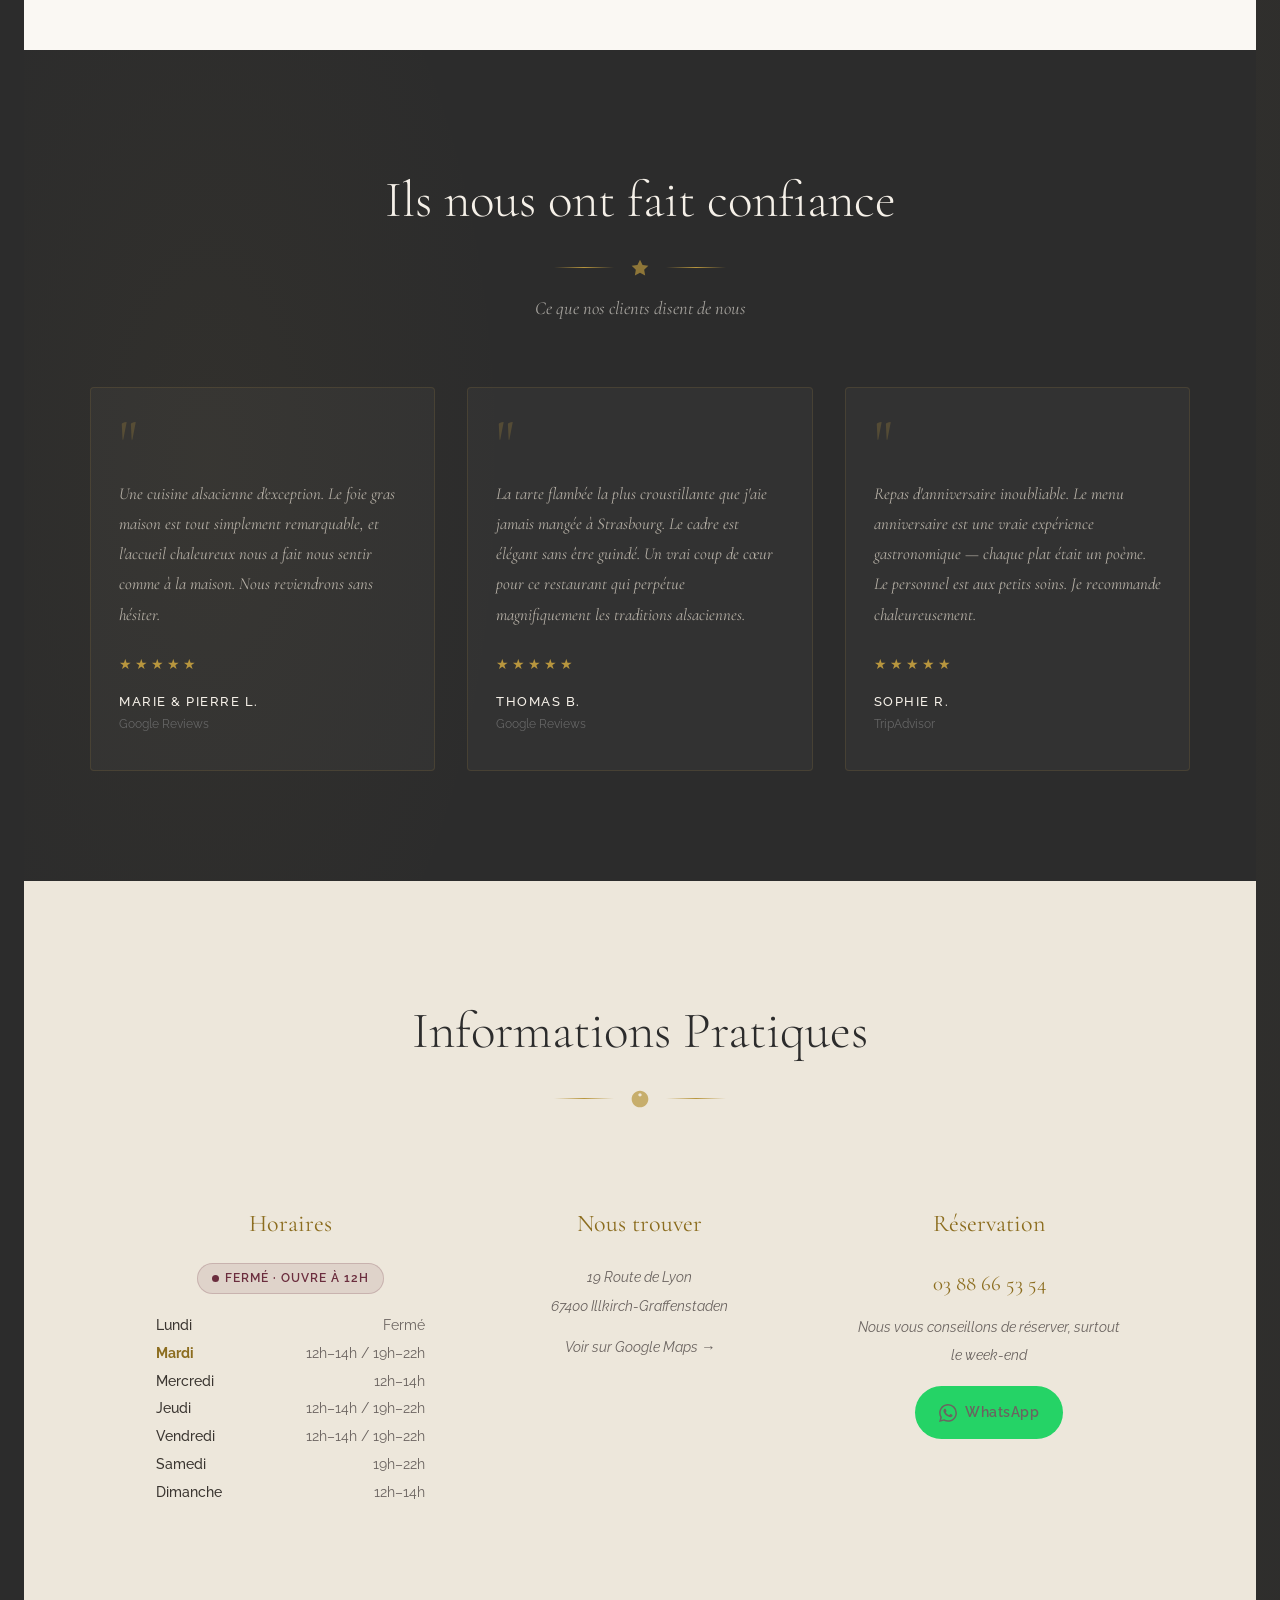
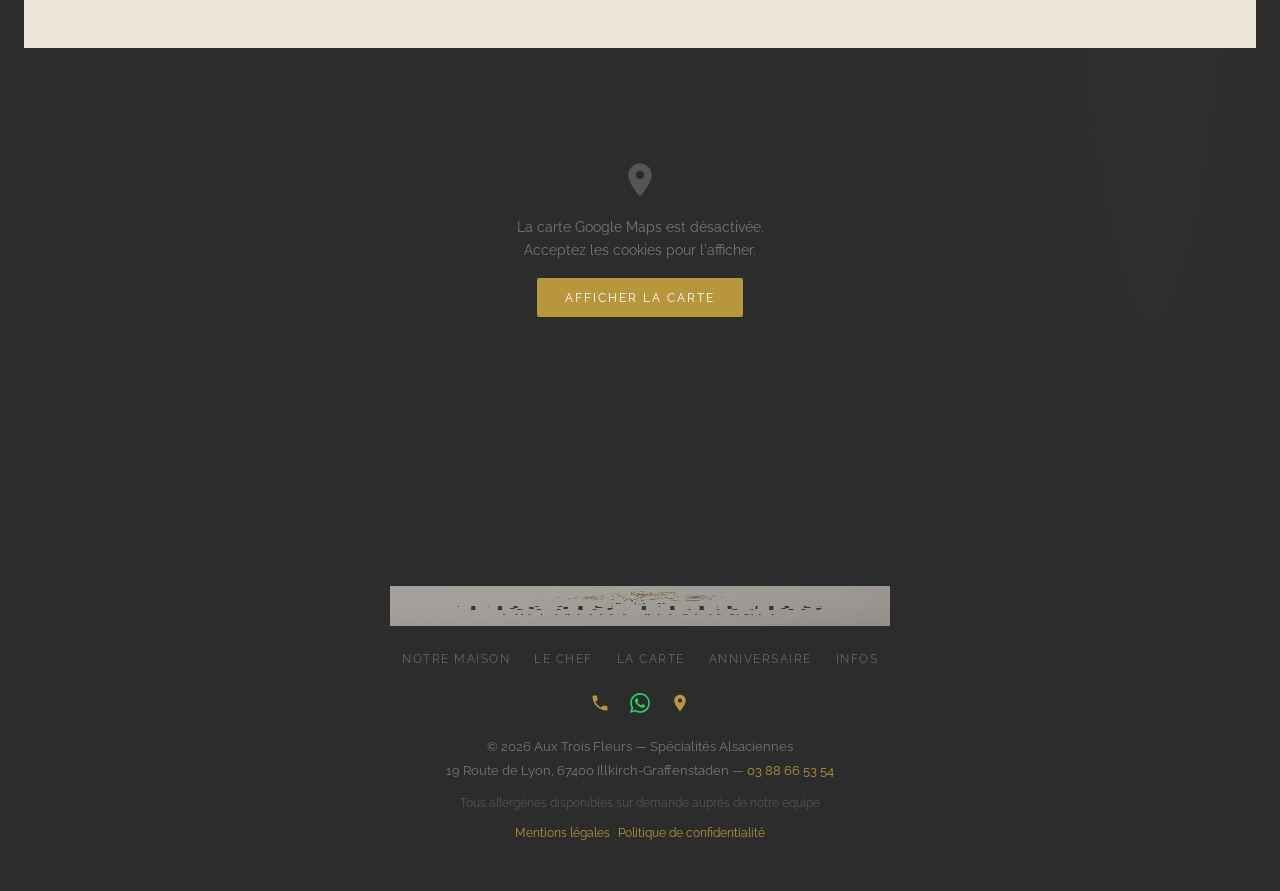
==== commit c4e4f4ce: "Refonte expert du site Aux Trois Fleurs — qualité production senior Optimisations Core Web Vitals & " ====
--- a/index.html
+++ b/index.html
@@ -185,13 +185,13 @@
           <path d="M10 72c0-16.6 13.4-30 30-30s30 13.4 30 30" stroke="#B8963E" stroke-width="1.5"/>
           <path d="M32 20c0-4.4 3.6-8 8-8s8 3.6 8 8" stroke="#B8963E" stroke-width="1"/>
         </svg>
-        <p style="color:var(--gold);font-family:'Cormorant Garamond',serif;font-style:italic;font-size:0.9rem;opacity:0.6">Photo du chef à venir</p>
+        <p class="chef-photo-placeholder">Photo du chef à venir</p>
       </div>
     </div>
     <div class="chef-text reveal-right">
       <h2>Notre Chef</h2>
       <span class="chef-title">Maître de la cuisine alsacienne</span>
-      <div class="ornament" style="justify-content:flex-start;margin-bottom:20px;">
+      <div class="ornament ornament--left">
         <svg viewBox="0 0 24 24" fill="var(--gold)" opacity="0.7" width="20" height="20"><path d="M12 2C6.5 2 2 6.5 2 12s4.5 10 10 10 10-4.5 10-10S17.5 2 12 2zm0 3c1.1 0 2 .9 2 2s-.9 2-2 2-2-.9-2-2 .9-2 2-2zm5 10.5c-.8 1.7-2.7 3-5 3s-4.2-1.3-5-3c-.1-.3.1-.5.4-.5h9.2c.3 0 .5.2.4.5z"/></svg>
       </div>
       <p>Passionné par les saveurs de l'Alsace depuis plus de vingt ans, notre chef puise son inspiration dans la richesse du terroir local. Formé dans les grandes maisons de la région, il perpétue les traditions culinaires alsaciennes avec une touche de modernité et d'élégance.</p>
@@ -213,19 +213,19 @@
   </div>
   <div class="galerie-grid">
     <div class="galerie-item reveal" data-caption="Raviole de Saint Jacques">
-      <img onerror="this.style.opacity='0'" loading="lazy" src="assets/images/galerie-raviole.webp" alt="Raviole de Saint Jacques" width="500" height="362">
+      <img onerror="this.style.opacity='0'" loading="lazy" src="assets/images/galerie-raviole.webp" srcset="assets/images/galerie-raviole-sm.webp 250w, assets/images/galerie-raviole.webp 500w" sizes="(max-width:480px) 250px, 500px" alt="Raviole de Saint Jacques" width="500" height="362">
       <div class="overlay">Raviole de Saint Jacques</div>
     </div>
     <div class="galerie-item reveal" data-caption="Chèvre chaud & salade">
-      <img onerror="this.style.opacity='0'" loading="lazy" src="assets/images/galerie-chevre.webp" alt="Chèvre chaud" width="376" height="500">
+      <img onerror="this.style.opacity='0'" loading="lazy" src="assets/images/galerie-chevre.webp" srcset="assets/images/galerie-chevre-sm.webp 188w, assets/images/galerie-chevre.webp 376w" sizes="(max-width:480px) 188px, 376px" alt="Chèvre chaud" width="376" height="500">
       <div class="overlay">Chèvre chaud & salade</div>
     </div>
     <div class="galerie-item reveal" data-caption="Linguines aux crevettes">
-      <img onerror="this.style.opacity='0'" loading="lazy" src="assets/images/galerie-linguines.webp" alt="Linguines aux crevettes" width="500" height="275">
+      <img onerror="this.style.opacity='0'" loading="lazy" src="assets/images/galerie-linguines.webp" srcset="assets/images/galerie-linguines-sm.webp 250w, assets/images/galerie-linguines.webp 500w" sizes="(max-width:480px) 250px, 500px" alt="Linguines aux crevettes" width="500" height="275">
       <div class="overlay">Linguines aux crevettes</div>
     </div>
     <div class="galerie-item reveal" data-caption="Viande sauce marchand de vin">
-      <img onerror="this.style.opacity='0'" loading="lazy" src="assets/images/galerie-viande.webp" alt="Viande en sauce" width="366" height="500">
+      <img onerror="this.style.opacity='0'" loading="lazy" src="assets/images/galerie-viande.webp" srcset="assets/images/galerie-viande-sm.webp 183w, assets/images/galerie-viande.webp 366w" sizes="(max-width:480px) 183px, 366px" alt="Viande en sauce" width="366" height="500">
       <div class="overlay">Viande sauce marchand de vin</div>
     </div>
   </div>
@@ -556,12 +556,12 @@
 
 <!-- AVIS CLIENTS -->
 <section class="avis" id="avis">
-  <div class="section-header reveal" style="color:var(--cream);">
-    <h2 style="color:var(--cream);">Ils nous ont fait confiance</h2>
+  <div class="section-header reveal section-header--light">
+    <h2>Ils nous ont fait confiance</h2>
     <div class="ornament">
       <svg viewBox="0 0 24 24" fill="var(--gold-light)" width="20" height="20"><path d="M12 2l3.09 6.26L22 9.27l-5 4.87 1.18 6.88L12 17.77l-6.18 3.25L7 14.14 2 9.27l6.91-1.01L12 2z"/></svg>
     </div>
-    <p style="color:rgba(245,240,232,0.6)">Ce que nos clients disent de nous</p>
+    <p>Ce que nos clients disent de nous</p>
   </div>
   <div class="avis-grid">
     <div class="avis-card reveal">
@@ -613,7 +613,7 @@
       <address>
         <p>19 Route de Lyon<br>67400 Illkirch-Graffenstaden</p>
         <p style="margin-top:12px">
-          <a href="https://maps.app.goo.gl/8uNok52kUSPHGmhq8" target="_blank" rel="noopener" style="color:var(--gold-dark);text-decoration:underline">
+          <a href="https://maps.app.goo.gl/8uNok52kUSPHGmhq8" target="_blank" rel="noopener" class="link-gold">
             Voir sur Google Maps →
           </a>
         </p>
@@ -622,7 +622,7 @@
     <div class="info-block reveal">
       <h3>Réservation</h3>
       <p><a href="tel:0388665354" class="phone-link">03 88 66 53 54</a></p>
-      <p style="margin-top:8px;font-style:italic;color:#999;font-size:0.85rem">Nous vous conseillons de réserver, surtout le week-end</p>
+      <p class="resa-hint">Nous vous conseillons de réserver, surtout le week-end</p>
       <a href="https://wa.me/33388665354?text=Bonjour%2C%20je%20souhaite%20r%C3%A9server%20une%20table%20aux%20Trois%20Fleurs." target="_blank" rel="noopener" class="whatsapp-btn">
         <svg viewBox="0 0 24 24" width="18" height="18" fill="currentColor"><path d="M17.472 14.382c-.297-.149-1.758-.867-2.03-.967-.273-.099-.471-.148-.67.15-.197.297-.767.966-.94 1.164-.173.199-.347.223-.644.075-.297-.15-1.255-.463-2.39-1.475-.883-.788-1.48-1.761-1.653-2.059-.173-.297-.018-.458.13-.606.134-.133.298-.347.446-.52.149-.174.198-.298.298-.497.099-.198.05-.371-.025-.52-.075-.149-.669-1.612-.916-2.207-.242-.579-.487-.5-.669-.51-.173-.008-.371-.01-.57-.01-.198 0-.52.074-.792.372-.272.297-1.04 1.016-1.04 2.479 0 1.462 1.065 2.875 1.213 3.074.149.198 2.096 3.2 5.077 4.487.709.306 1.262.489 1.694.625.712.227 1.36.195 1.871.118.571-.085 1.758-.719 2.006-1.413.248-.694.248-1.289.173-1.413-.074-.124-.272-.198-.57-.347m-5.421 7.403h-.004a9.87 9.87 0 01-5.031-1.378l-.361-.214-3.741.982.998-3.648-.235-.374a9.86 9.86 0 01-1.51-5.26c.001-5.45 4.436-9.884 9.888-9.884 2.64 0 5.122 1.03 6.988 2.898a9.825 9.825 0 012.893 6.994c-.003 5.45-4.437 9.884-9.885 9.884m8.413-18.297A11.815 11.815 0 0012.05 0C5.495 0 .16 5.335.157 11.892c0 2.096.547 4.142 1.588 5.945L.057 24l6.305-1.654a11.882 11.882 0 005.683 1.448h.005c6.554 0 11.89-5.335 11.893-11.893a11.821 11.821 0 00-3.48-8.413z"/></svg>
         WhatsApp
@@ -638,7 +638,7 @@
     <p>La carte Google Maps est désactivée.<br>Acceptez les cookies pour l'afficher.</p>
     <button class="btn-consent" onclick="acceptRGPD()">Afficher la carte</button>
   </div>
-  <iframe id="map-iframe" src="" data-src="https://www.google.com/maps/embed?pb=!1m18!1m12!1m3!1d2642.5!2d7.7139!3d48.5283!2m3!1f0!2f0!3f0!3m2!1i1024!2i768!4f13.1!3m3!1m2!1s0x4786c7e5e4a7e8c7%3A0x0!2s19+Route+de+Lyon%2C+67400+Illkirch-Graffenstaden!5e0!3m2!1sfr!2sfr!4v1" allowfullscreen loading="lazy" style="display:none;width:100%;height:380px;border:none;filter:grayscale(15%) sepia(8%)"></iframe>
+  <iframe id="map-iframe" src="" data-src="https://www.google.com/maps/embed?pb=!1m18!1m12!1m3!1d2642.5!2d7.7139!3d48.5283!2m3!1f0!2f0!3f0!3m2!1i1024!2i768!4f13.1!3m3!1m2!1s0x4786c7e5e4a7e8c7%3A0x0!2s19+Route+de+Lyon%2C+67400+Illkirch-Graffenstaden!5e0!3m2!1sfr!2sfr!4v1" allowfullscreen loading="lazy" class="map-iframe-el"></iframe>
 </div>
 
 <!-- RGPD BANNER -->
@@ -646,7 +646,7 @@
   <p>
     Nous utilisons Google Maps pour afficher notre localisation. Ce service peut déposer des cookies tiers.
     En cliquant sur "Accepter", vous consentez à leur utilisation conformément à notre
-    <a href="#" onclick="return false">politique de confidentialité</a>.
+    <a href="politique-de-confidentialite.html">politique de confidentialité</a>.
   </p>
   <div class="rgpd-actions">
     <button class="rgpd-btn rgpd-btn-refuse" onclick="refuseRGPD()">Refuser</button>
@@ -665,27 +665,28 @@
 <!-- FOOTER -->
 <footer>
   <img onerror="this.style.opacity='0'" loading="lazy" src="assets/images/logo.webp" alt="Aux Trois Fleurs" class="footer-logo" width="500" height="400">
-  <div style="display:flex;gap:24px;justify-content:center;flex-wrap:wrap;margin-bottom:24px;">
+  <div class="footer-nav">
     <a href="#about" class="footer-nav-link">Notre Maison</a>
     <a href="#chef" class="footer-nav-link">Le Chef</a>
     <a href="#menu" class="footer-nav-link">La Carte</a>
     <a href="#anniversaire" class="footer-nav-link">Anniversaire</a>
     <a href="#infos" class="footer-nav-link">Infos</a>
   </div>
-  <div style="display:flex;gap:20px;justify-content:center;margin-bottom:24px;">
-    <a href="tel:0388665354" style="color:#B8963E;text-decoration:none;font-size:0.85rem;" title="Appeler">
+  <div class="footer-icons">
+    <a href="tel:0388665354" class="footer-icon-link footer-icon-link--gold" title="Appeler" aria-label="Appeler le restaurant">
       <svg viewBox="0 0 24 24" width="20" height="20" fill="currentColor"><path d="M6.62 10.79c1.44 2.83 3.76 5.14 6.59 6.59l2.2-2.2c.27-.27.67-.36 1.02-.24 1.12.37 2.33.57 3.57.57.55 0 1 .45 1 1V20c0 .55-.45 1-1 1-9.39 0-17-7.61-17-17 0-.55.45-1 1-1h3.5c.55 0 1 .45 1 1 0 1.25.2 2.45.57 3.57.11.35.03.74-.25 1.02l-2.2 2.2z"/></svg>
     </a>
-    <a href="https://wa.me/33388665354" target="_blank" rel="noopener" style="color:#25D366;text-decoration:none;font-size:0.85rem;" title="WhatsApp">
+    <a href="https://wa.me/33388665354" target="_blank" rel="noopener" class="footer-icon-link footer-icon-link--whatsapp" title="WhatsApp" aria-label="Contacter par WhatsApp">
       <svg viewBox="0 0 24 24" width="20" height="20" fill="currentColor"><path d="M17.472 14.382c-.297-.149-1.758-.867-2.03-.967-.273-.099-.471-.148-.67.15-.197.297-.767.966-.94 1.164-.173.199-.347.223-.644.075-.297-.15-1.255-.463-2.39-1.475-.883-.788-1.48-1.761-1.653-2.059-.173-.297-.018-.458.13-.606.134-.133.298-.347.446-.52.149-.174.198-.298.298-.497.099-.198.05-.371-.025-.52-.075-.149-.669-1.612-.916-2.207-.242-.579-.487-.5-.669-.51-.173-.008-.371-.01-.57-.01-.198 0-.52.074-.792.372-.272.297-1.04 1.016-1.04 2.479 0 1.462 1.065 2.875 1.213 3.074.149.198 2.096 3.2 5.077 4.487.709.306 1.262.489 1.694.625.712.227 1.36.195 1.871.118.571-.085 1.758-.719 2.006-1.413.248-.694.248-1.289.173-1.413-.074-.124-.272-.198-.57-.347m-5.421 7.403h-.004a9.87 9.87 0 01-5.031-1.378l-.361-.214-3.741.982.998-3.648-.235-.374a9.86 9.86 0 01-1.51-5.26c.001-5.45 4.436-9.884 9.888-9.884 2.64 0 5.122 1.03 6.988 2.898a9.825 9.825 0 012.893 6.994c-.003 5.45-4.437 9.884-9.885 9.884m8.413-18.297A11.815 11.815 0 0012.05 0C5.495 0 .16 5.335.157 11.892c0 2.096.547 4.142 1.588 5.945L.057 24l6.305-1.654a11.882 11.882 0 005.683 1.448h.005c6.554 0 11.89-5.335 11.893-11.893a11.821 11.821 0 00-3.48-8.413z"/></svg>
     </a>
-    <a href="https://maps.app.goo.gl/8uNok52kUSPHGmhq8" target="_blank" rel="noopener" style="color:#B8963E;text-decoration:none;" title="Google Maps">
+    <a href="https://maps.app.goo.gl/8uNok52kUSPHGmhq8" target="_blank" rel="noopener" class="footer-icon-link footer-icon-link--gold" title="Google Maps" aria-label="Voir sur Google Maps">
       <svg viewBox="0 0 24 24" width="20" height="20" fill="currentColor"><path d="M12 2C8.13 2 5 5.13 5 9c0 5.25 7 13 7 13s7-7.75 7-13c0-3.87-3.13-7-7-7zm0 9.5c-1.38 0-2.5-1.12-2.5-2.5s1.12-2.5 2.5-2.5 2.5 1.12 2.5 2.5-1.12 2.5-2.5 2.5z"/></svg>
     </a>
   </div>
   <p>© 2026 Aux Trois Fleurs — Spécialités Alsaciennes</p>
-  <p style="margin-top:4px">19 Route de Lyon, 67400 Illkirch-Graffenstaden — <a href="tel:0388665354">03 88 66 53 54</a></p>
-  <p style="margin-top:12px;font-size:0.72rem;color:#555">Tous allergènes disponibles sur demande auprès de notre équipe</p>
+  <p class="footer-address">19 Route de Lyon, 67400 Illkirch-Graffenstaden — <a href="tel:0388665354">03 88 66 53 54</a></p>
+  <p class="footer-legal-note">Tous allergènes disponibles sur demande auprès de notre équipe</p>
+  <p class="footer-legal-note"><a href="mentions-legales.html">Mentions légales</a> · <a href="politique-de-confidentialite.html">Politique de confidentialité</a></p>
 </footer>
 
 <script src="assets/js/main.js" defer></script>
--- a/assets/css/main.css
+++ b/assets/css/main.css
@@ -1,4 +1,17 @@
 *, *::before, *::after { box-sizing: border-box; margin: 0; padding: 0; }
+
+
+/* ===== SYSTÈME Z-INDEX ===== */
+:root {
+  --z-base:    0;
+  --z-raised:  1;
+  --z-overlay: 10;
+  --z-nav:     100;
+  --z-float:   200;
+  --z-modal:   300;
+  --z-toast:   400;
+  --z-top:     500;
+}
 
 :root {
   --cream: #F5F0E8;
@@ -56,7 +69,7 @@
 
 /* ===== NAVIGATION ===== */
 nav {
-  position: fixed; top: 0; left: 0; width: 100%; z-index: 1000;
+  position: fixed; top: 0; left: 0; width: 100%; z-index: var(--z-nav);
   background: rgba(245,240,232,0);
   backdrop-filter: blur(0px);
   transition: all 0.5s cubic-bezier(0.4, 0, 0.2, 1);
@@ -305,7 +318,7 @@
 /* LIGHTBOX */
 .lightbox {
   position: fixed; top: 0; left: 0; width: 100%; height: 100%;
-  background: rgba(20,18,15,0.95); z-index: 10000;
+  background: rgba(20,18,15,0.95); z-index: var(--z-modal);
   display: none; align-items: center; justify-content: center;
   opacity: 0; transition: opacity 0.4s;
   cursor: pointer;
@@ -613,14 +626,14 @@
 .info-block .day span:first-child { color: var(--text); font-weight: 500; }
 .info-block .day span:last-child { color: var(--text-light); }
 .info-block .closed { color: var(--wine); }
-.phone-link {
+.info-block .phone-link {
   display: inline-block;
-  font-size: 1.3rem !important;
-  color: var(--gold-dark) !important;
+  font-size: 1.3rem;
+  color: var(--gold-dark);
   font-family: 'Cormorant Garamond', serif;
   transition: color 0.3s;
 }
-.phone-link:hover { color: var(--gold) !important; }
+.info-block .phone-link:hover { color: var(--gold); }
 
 
 /* ===== WHATSAPP BUTTON ===== */
@@ -658,7 +671,7 @@
 /* ===== FLOATING PHONE BUTTON ===== */
 .floating-btn {
   position: fixed; bottom: 28px; right: 28px;
-  z-index: 999;
+  z-index: var(--z-float);
   display: flex; align-items: center; gap: 10px;
   background: var(--gold);
   color: white; text-decoration: none;
@@ -773,7 +786,7 @@
     padding: 24px; gap: 20px;
     border-bottom: 1px solid rgba(184,150,62,0.2);
   }
-  .nav-links.open a { color: var(--text) !important; text-shadow: none !important; }
+  .nav-links.open a { color: var(--text) !important; text-shadow: none !important; /* override hero white needed */ }
   .about-grid { grid-template-columns: 1fr; gap: 36px; }
   .galerie-grid { grid-template-columns: 1fr 1fr; }
   .infos-grid { grid-template-columns: 1fr; gap: 24px; }
@@ -921,7 +934,7 @@
 
 /* ===== SKIP NAVIGATION (accessibilité clavier) ===== */
 .skip-link {
-  position: absolute; top: -100px; left: 16px; z-index: 9999;
+  position: absolute; top: -100px; left: 16px; z-index: var(--z-toast);
   background: var(--gold); color: white;
   padding: 10px 20px; text-decoration: none;
   font-size: 0.85rem; font-weight: 600;
@@ -932,11 +945,13 @@
 
 /* ===== PREFERS-REDUCED-MOTION (accessibilité / épilepsie) ===== */
 @media (prefers-reduced-motion: reduce) {
+  html { scroll-behavior: auto !important; }
   *, *::before, *::after {
     animation-duration: 0.01ms !important;
     animation-iteration-count: 1 !important;
     transition-duration: 0.01ms !important;
     scroll-behavior: auto !important;
+  -webkit-overflow-scrolling: auto !important;
   }
   .hero-bg img { transform: none !important; }
   [data-parallax] { transform: none !important; }
@@ -983,7 +998,7 @@
 /* ===== RGPD COOKIE BANNER ===== */
 #rgpd-banner {
   position: fixed; bottom: 0; left: 0; right: 0;
-  z-index: 99999;
+  z-index: var(--z-top);
   background: var(--charcoal);
   border-top: 1px solid rgba(184,150,62,0.3);
   padding: 20px 32px;
@@ -1112,3 +1127,47 @@
 
   #rgpd-banner { background: #0E0C0A; }
 }
+
+
+/* ===== CLASSES UTILITAIRES (remplacement inline styles) ===== */
+.section-header--light h2,
+.section-header--light p { color: var(--cream); }
+.section-header--light p { color: rgba(245,240,232,0.6); }
+
+.ornament--left { justify-content: flex-start; margin-bottom: 20px; }
+.ornament--left::before { display: none; }
+
+.link-gold { color: var(--gold-dark); text-decoration: underline; }
+.link-gold:hover { color: var(--gold); }
+
+.resa-hint {
+  margin-top: 8px; font-style: italic;
+  color: #999; font-size: 0.85rem;
+}
+
+.map-iframe-el {
+  display: none; width: 100%; height: 380px;
+  border: none; filter: grayscale(15%) sepia(8%);
+}
+
+.footer-nav {
+  display: flex; gap: 24px; justify-content: center;
+  flex-wrap: wrap; margin-bottom: 24px;
+}
+.footer-icons {
+  display: flex; gap: 20px; justify-content: center;
+  margin-bottom: 24px; align-items: center;
+}
+.footer-icon-link {
+  text-decoration: none; transition: opacity 0.3s;
+  display: flex; align-items: center;
+}
+.footer-icon-link:hover { opacity: 0.7; }
+.footer-icon-link--gold { color: var(--gold); }
+.footer-icon-link--whatsapp { color: #25D366; }
+.footer-address { margin-top: 4px; }
+.footer-legal-note { margin-top: 12px; font-size: 0.72rem; color: #555; }
+.chef-photo-placeholder {
+  color: var(--gold); font-family: 'Cormorant Garamond', serif;
+  font-style: italic; font-size: 0.9rem; opacity: 0.6;
+}
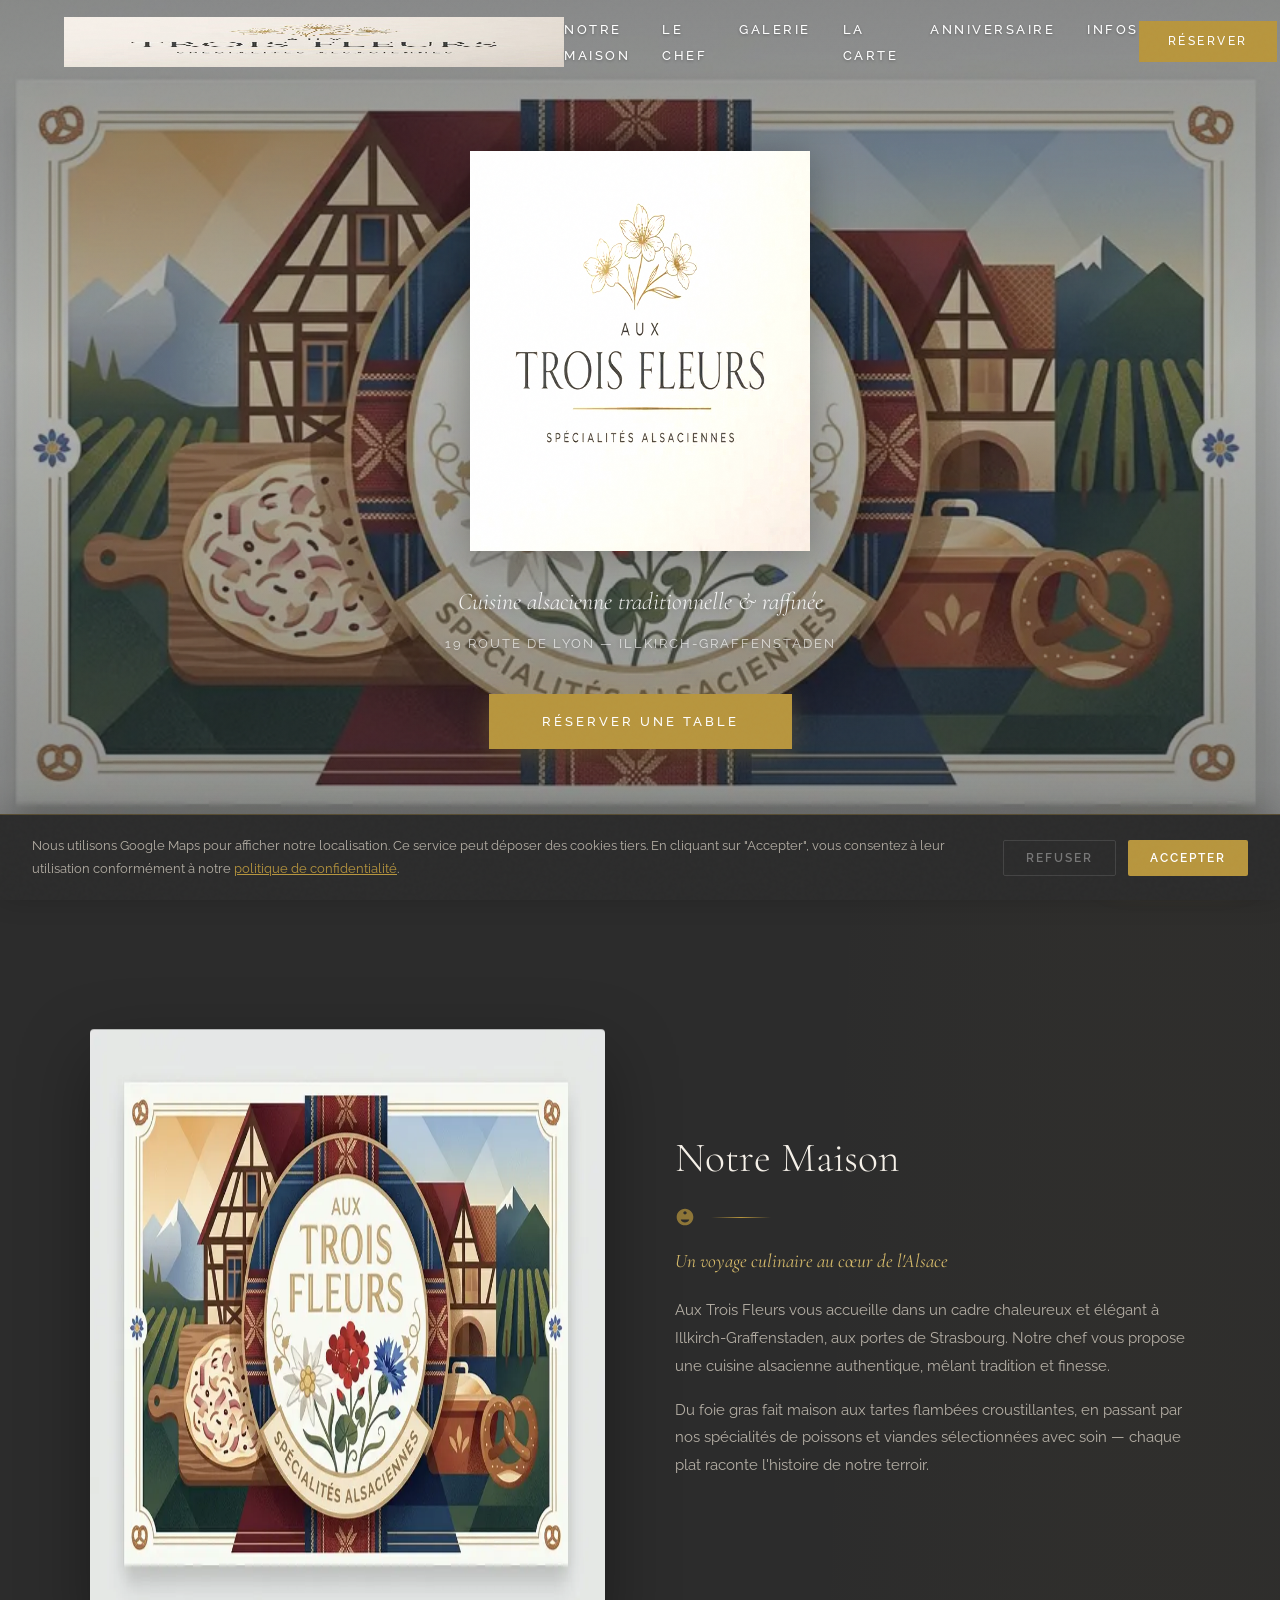
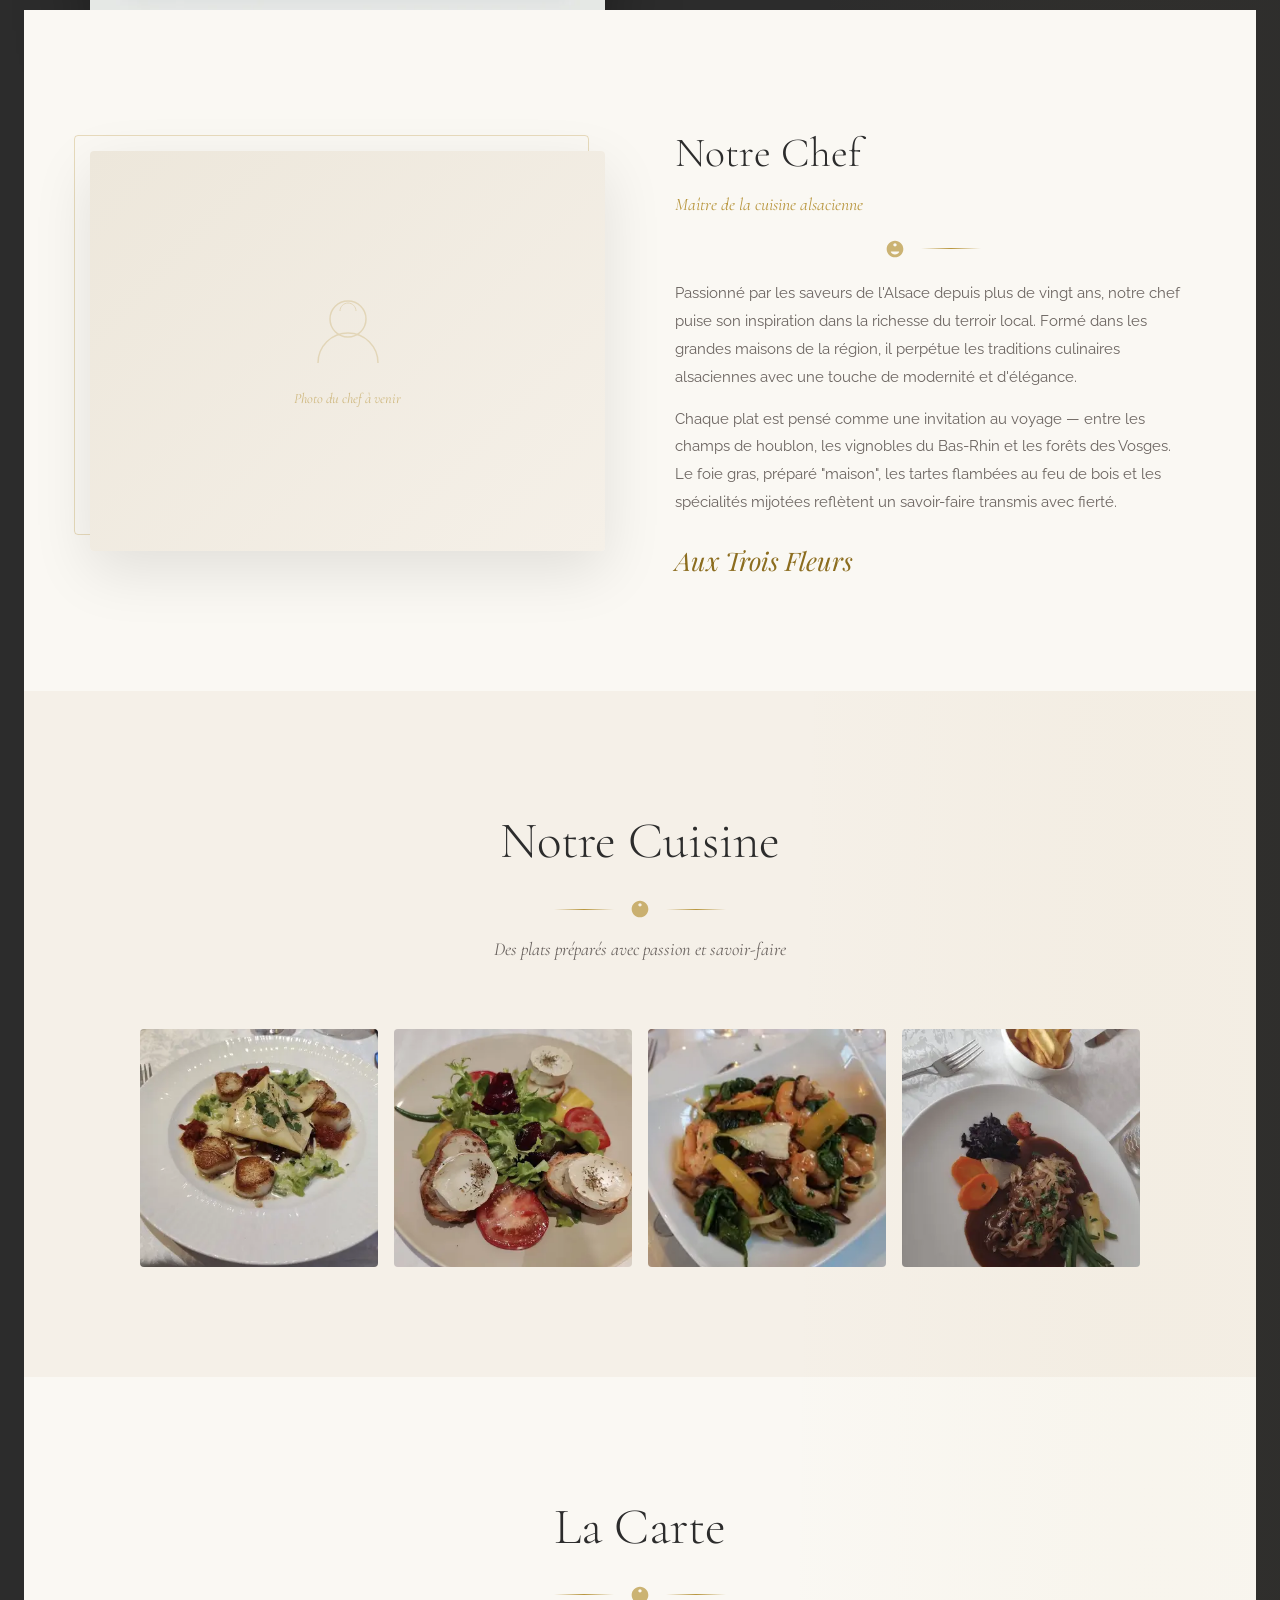
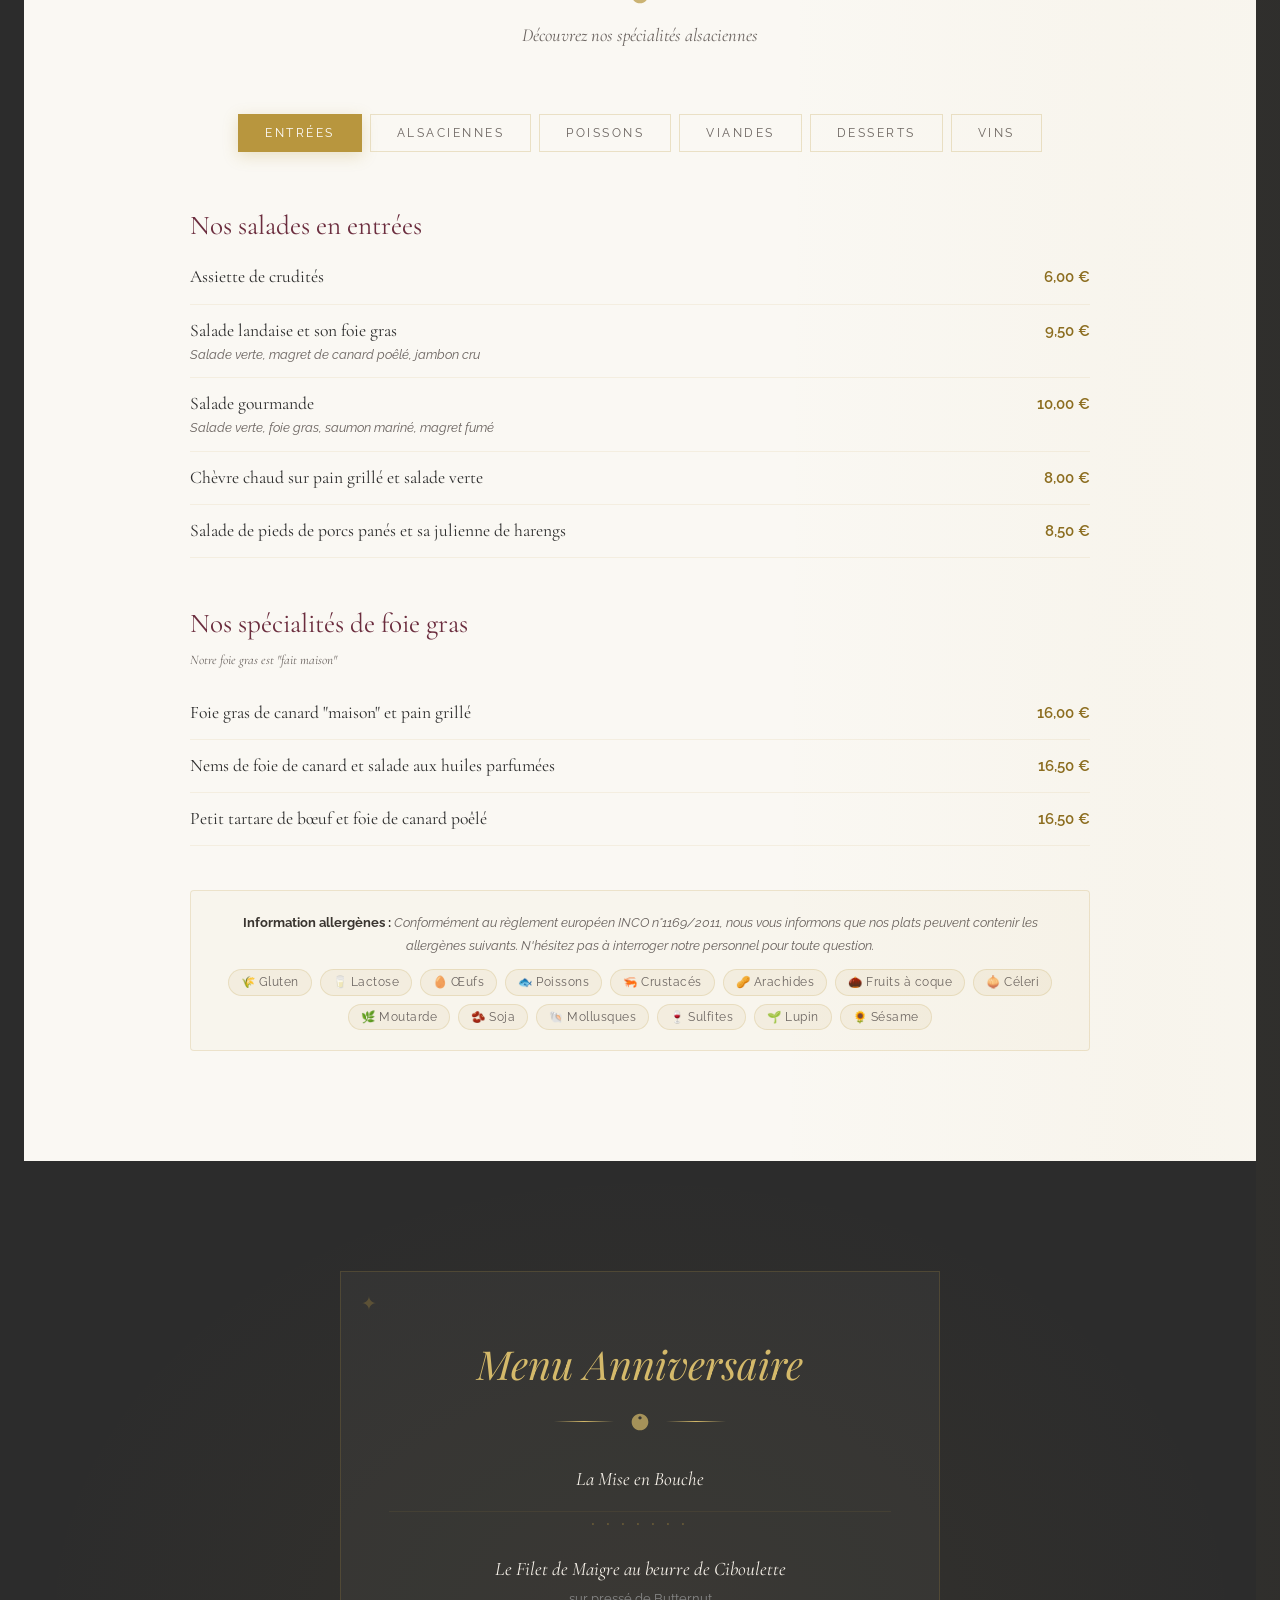
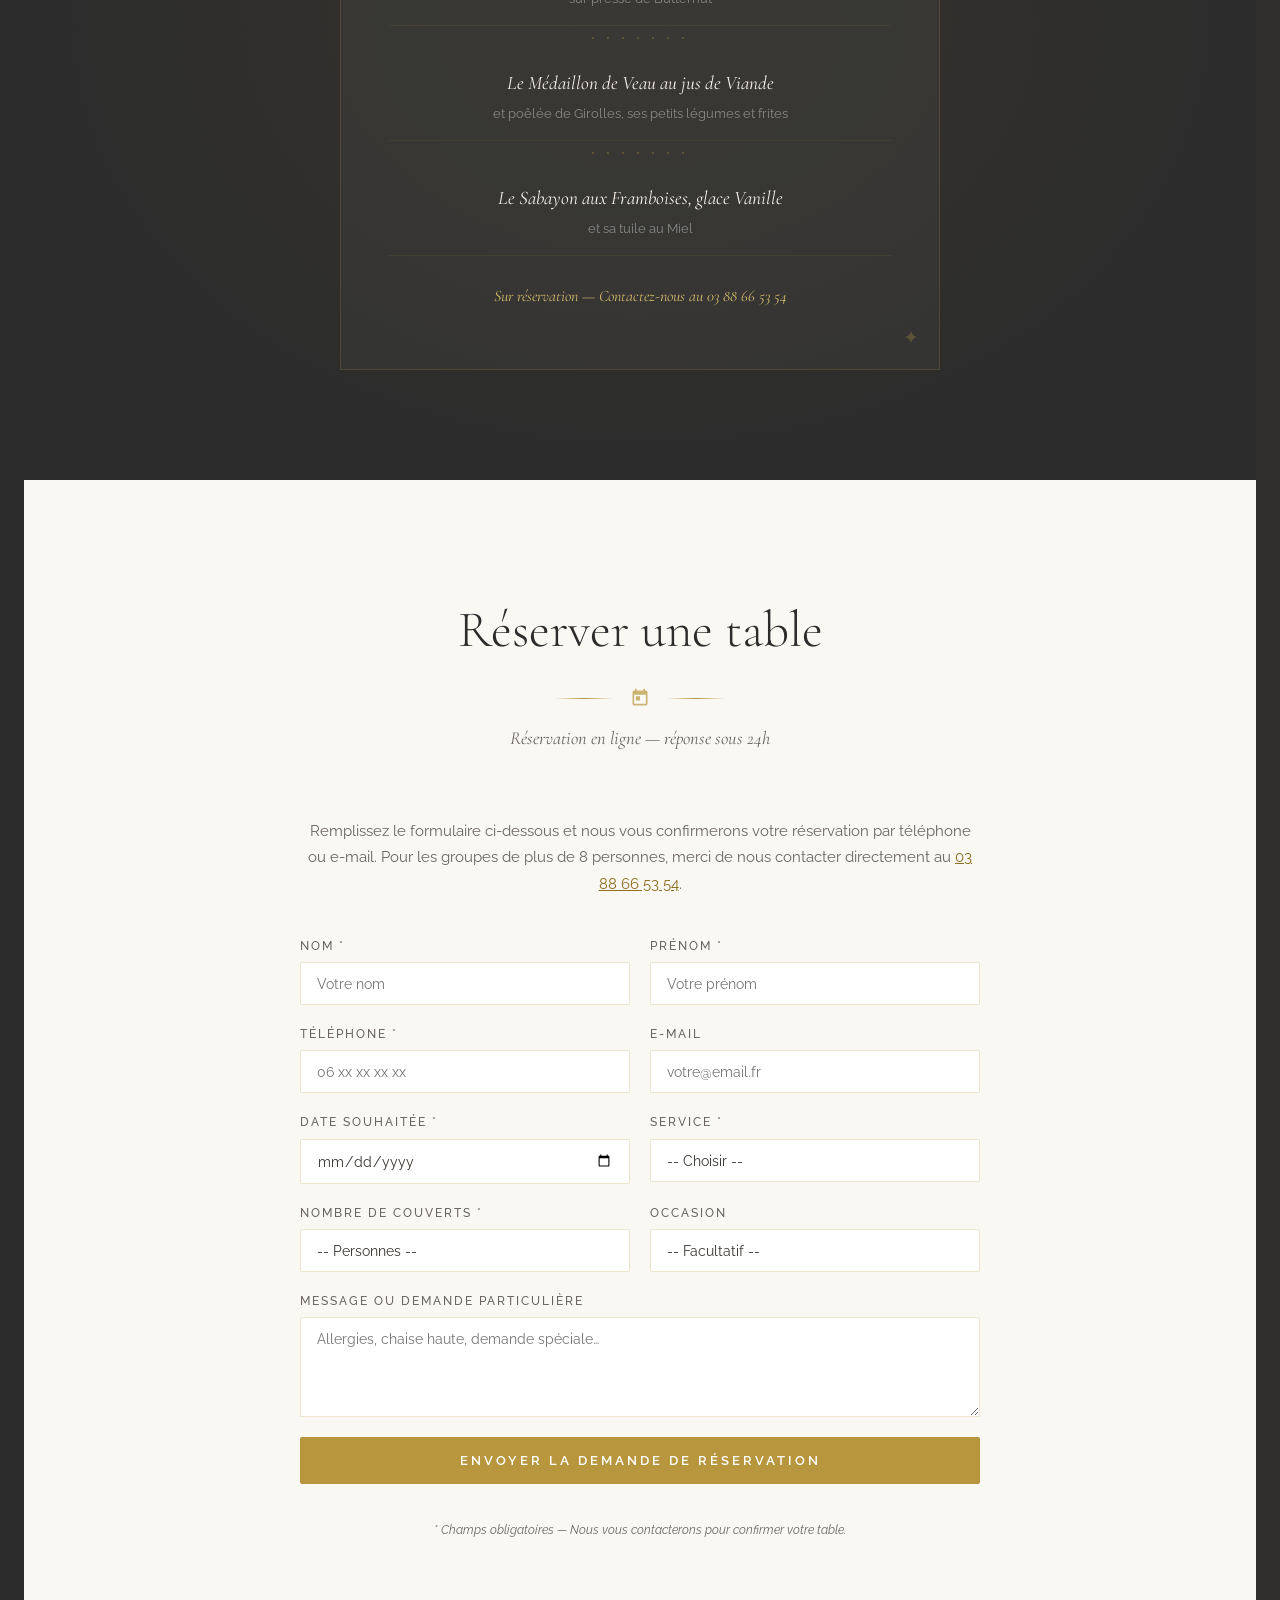
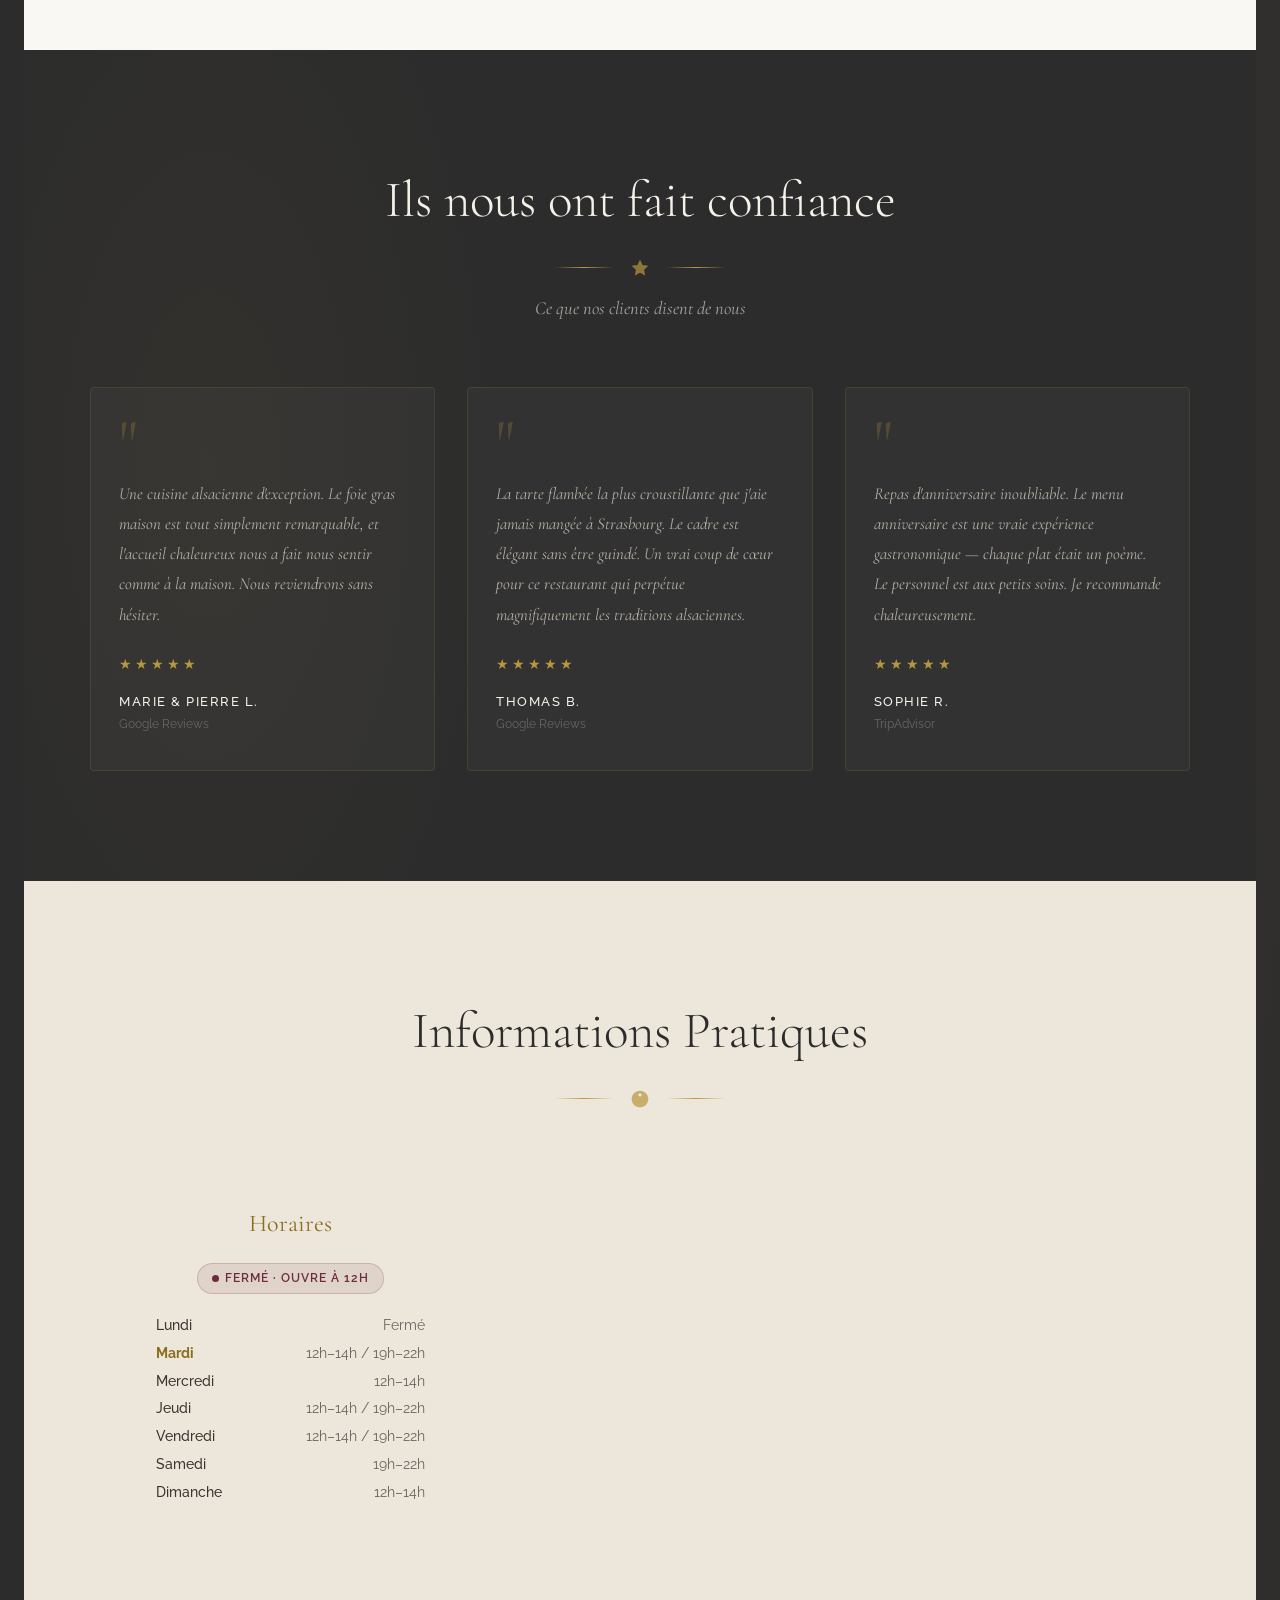
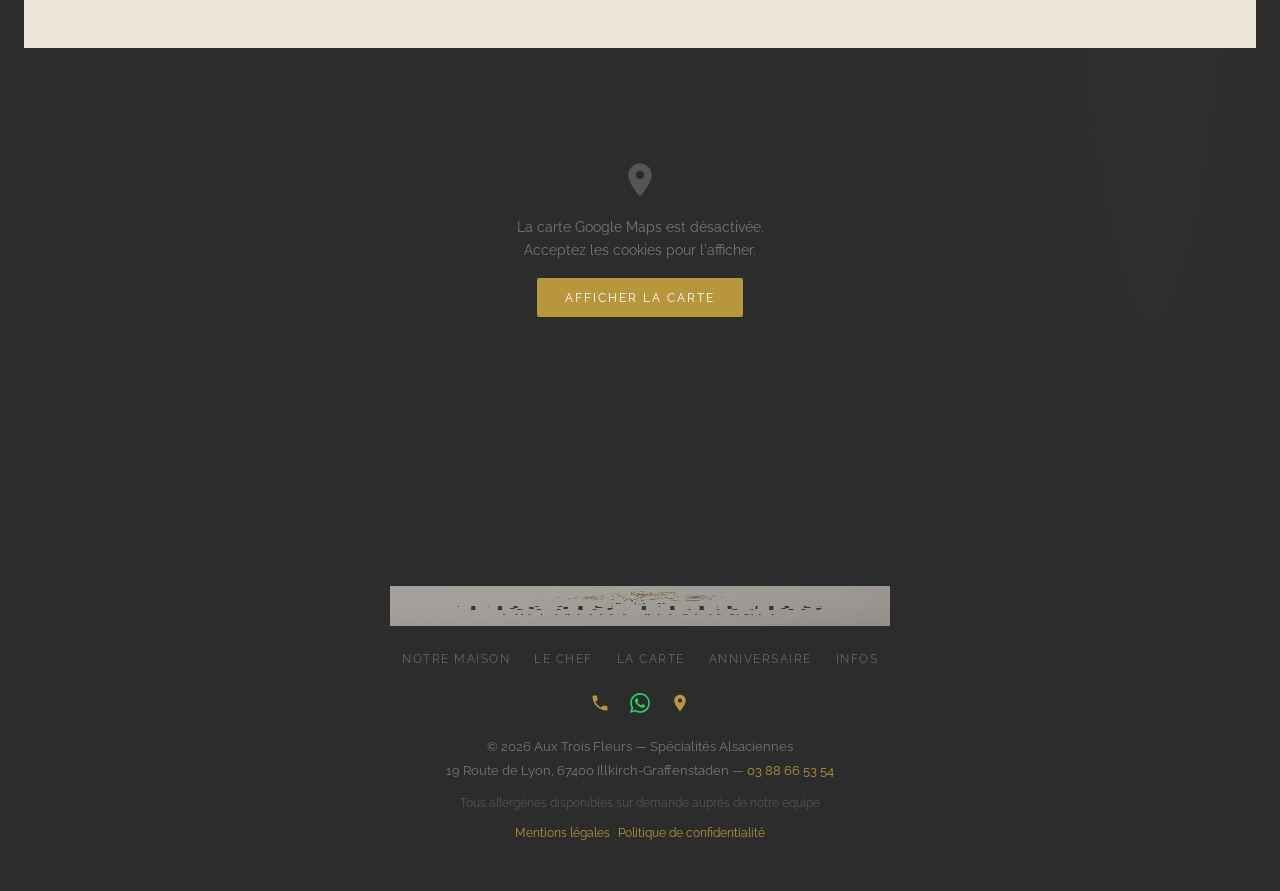
==== commit d5a80fbb: "Perf, a11y et UX : preload srcset, fonts non-bloquant, lightbox nav, hamburger aria Performance : - " ====
--- a/index.html
+++ b/index.html
@@ -19,7 +19,7 @@
 <link rel="manifest" href="manifest.json">
 <link rel="stylesheet" href="assets/css/main.css">
 <!-- Open Graph / Social Media -->
-<meta property="og:type" content="restaurant">
+<meta property="og:type" content="website">
 <meta property="og:title" content="Aux Trois Fleurs — Spécialités Alsaciennes">
 <meta property="og:description" content="Cuisine alsacienne authentique à Illkirch-Graffenstaden. Foie gras maison, tartes flambées, spécialités de saison. Réservation au 03 88 66 53 54.">
 <meta property="og:url" content="https://www.auxtroisfleursillkirch.fr/">
@@ -96,13 +96,17 @@
 }
 </script>
 
-<!-- Preload LCP image (hero) -->
-<link rel="preload" as="image" href="assets/images/hero-about.webp" fetchpriority="high">
-
-<!-- Google Fonts optimized -->
+<!-- Preload LCP image (hero) — imagesrcset permet au navigateur de précharger la bonne taille -->
+<link rel="preload" as="image" href="assets/images/hero-about.webp"
+  imagesrcset="assets/images/hero-about-480w.webp 480w, assets/images/hero-about-768w.webp 768w, assets/images/hero-about.webp 959w"
+  imagesizes="100vw"
+  fetchpriority="high">
+
+<!-- Google Fonts — chargement non-bloquant (media=print trick) -->
 <link rel="preconnect" href="https://fonts.googleapis.com">
 <link rel="preconnect" href="https://fonts.gstatic.com" crossorigin>
-<link href="https://fonts.googleapis.com/css2?family=Cormorant+Garamond:ital,wght@0,300;0,400;0,500;0,600;0,700;1,300;1,400&family=Raleway:wght@300;400;500;600&family=Playfair+Display:ital,wght@0,400;0,500;0,600;1,400&display=swap" rel="stylesheet">
+<link rel="stylesheet" media="print" onload="this.media='all'" href="https://fonts.googleapis.com/css2?family=Cormorant+Garamond:ital,wght@0,300;0,400;0,500;0,600;0,700;1,300;1,400&family=Raleway:wght@300;400;500;600&family=Playfair+Display:ital,wght@0,400;0,500;0,600;1,400&display=swap">
+<noscript><link rel="stylesheet" href="https://fonts.googleapis.com/css2?family=Cormorant+Garamond:ital,wght@0,300;0,400;0,500;0,600;0,700;1,300;1,400&family=Raleway:wght@300;400;500;600&family=Playfair+Display:ital,wght@0,400;0,500;0,600;1,400&display=swap"></noscript>
 </head>
 <body>
 
@@ -124,7 +128,9 @@
 <!-- NAV -->
 <nav id="navbar" aria-label="Navigation principale">
   <div class="nav-inner">
-    <img onerror="this.style.opacity='0'" loading="lazy" src="assets/images/logo.webp" alt="Aux Trois Fleurs" class="nav-logo" width="500" height="400">
+    <a href="#hero" class="nav-logo-link" aria-label="Aux Trois Fleurs — haut de page">
+      <img onerror="this.style.opacity='0'" loading="eager" src="assets/images/logo.webp" alt="Aux Trois Fleurs" class="nav-logo" width="500" height="400">
+    </a>
     <ul class="nav-links" id="navLinks">
       <li><a href="#about">Notre Maison</a></li>
       <li><a href="#chef">Le Chef</a></li>
@@ -134,7 +140,7 @@
       <li><a href="#infos">Infos</a></li>
     </ul>
     <a href="tel:0388665354" class="nav-cta">Réserver</a>
-    <button class="hamburger" id="hamburger" aria-label="Menu">
+    <button class="hamburger" id="hamburger" aria-label="Menu" aria-expanded="false" aria-controls="navLinks">
       <span></span><span></span><span></span>
     </button>
   </div>
@@ -234,8 +240,10 @@
 <!-- LIGHTBOX -->
 <div class="lightbox" id="lightbox" role="dialog" aria-modal="true" aria-label="Visionneuse photo">
   <button class="lightbox-close" id="lightboxClose" aria-label="Fermer la visionneuse">&times;</button>
+  <button class="lightbox-nav lightbox-prev" id="lightboxPrev" aria-label="Photo précédente">&#8249;</button>
   <img src="" alt="" id="lightboxImg">
-  <div class="lightbox-caption" id="lightboxCaption" role="caption"></div>
+  <button class="lightbox-nav lightbox-next" id="lightboxNext" aria-label="Photo suivante">&#8250;</button>
+  <div class="lightbox-caption" id="lightboxCaption"></div>
 </div>
 
 <!-- MENU -->
--- a/assets/css/main.css
+++ b/assets/css/main.css
@@ -88,6 +88,8 @@
   transition: padding 0.4s ease;
 }
 nav.scrolled .nav-inner { padding: 10px 24px; }
+.nav-logo-link { display: flex; align-items: center; }
+.nav-logo-link:focus-visible { outline: 2px solid var(--gold); outline-offset: 4px; border-radius: 2px; }
 .nav-logo {
   height: 50px;
   transition: all 0.4s ease;
@@ -348,7 +350,20 @@
   color: rgba(255,255,255,0.7);
   font-family: 'Cormorant Garamond', serif;
   font-style: italic; font-size: 1.2rem;
-}
+  pointer-events: none; white-space: nowrap;
+}
+.lightbox-nav {
+  position: absolute; top: 50%; transform: translateY(-50%);
+  background: none; border: none; color: rgba(255,255,255,0.6);
+  font-size: 3.5rem; font-weight: 300; line-height: 1;
+  cursor: pointer; padding: 0 20px;
+  transition: color 0.2s;
+  font-family: 'Raleway', sans-serif;
+}
+.lightbox-nav:hover { color: white; }
+.lightbox-nav:focus-visible { outline: 2px solid var(--gold); outline-offset: 4px; border-radius: 2px; }
+.lightbox-prev { left: 0; }
+.lightbox-next { right: 0; }
 
 /* ===== MENU ===== */
 .menu { background: var(--cream-light); }
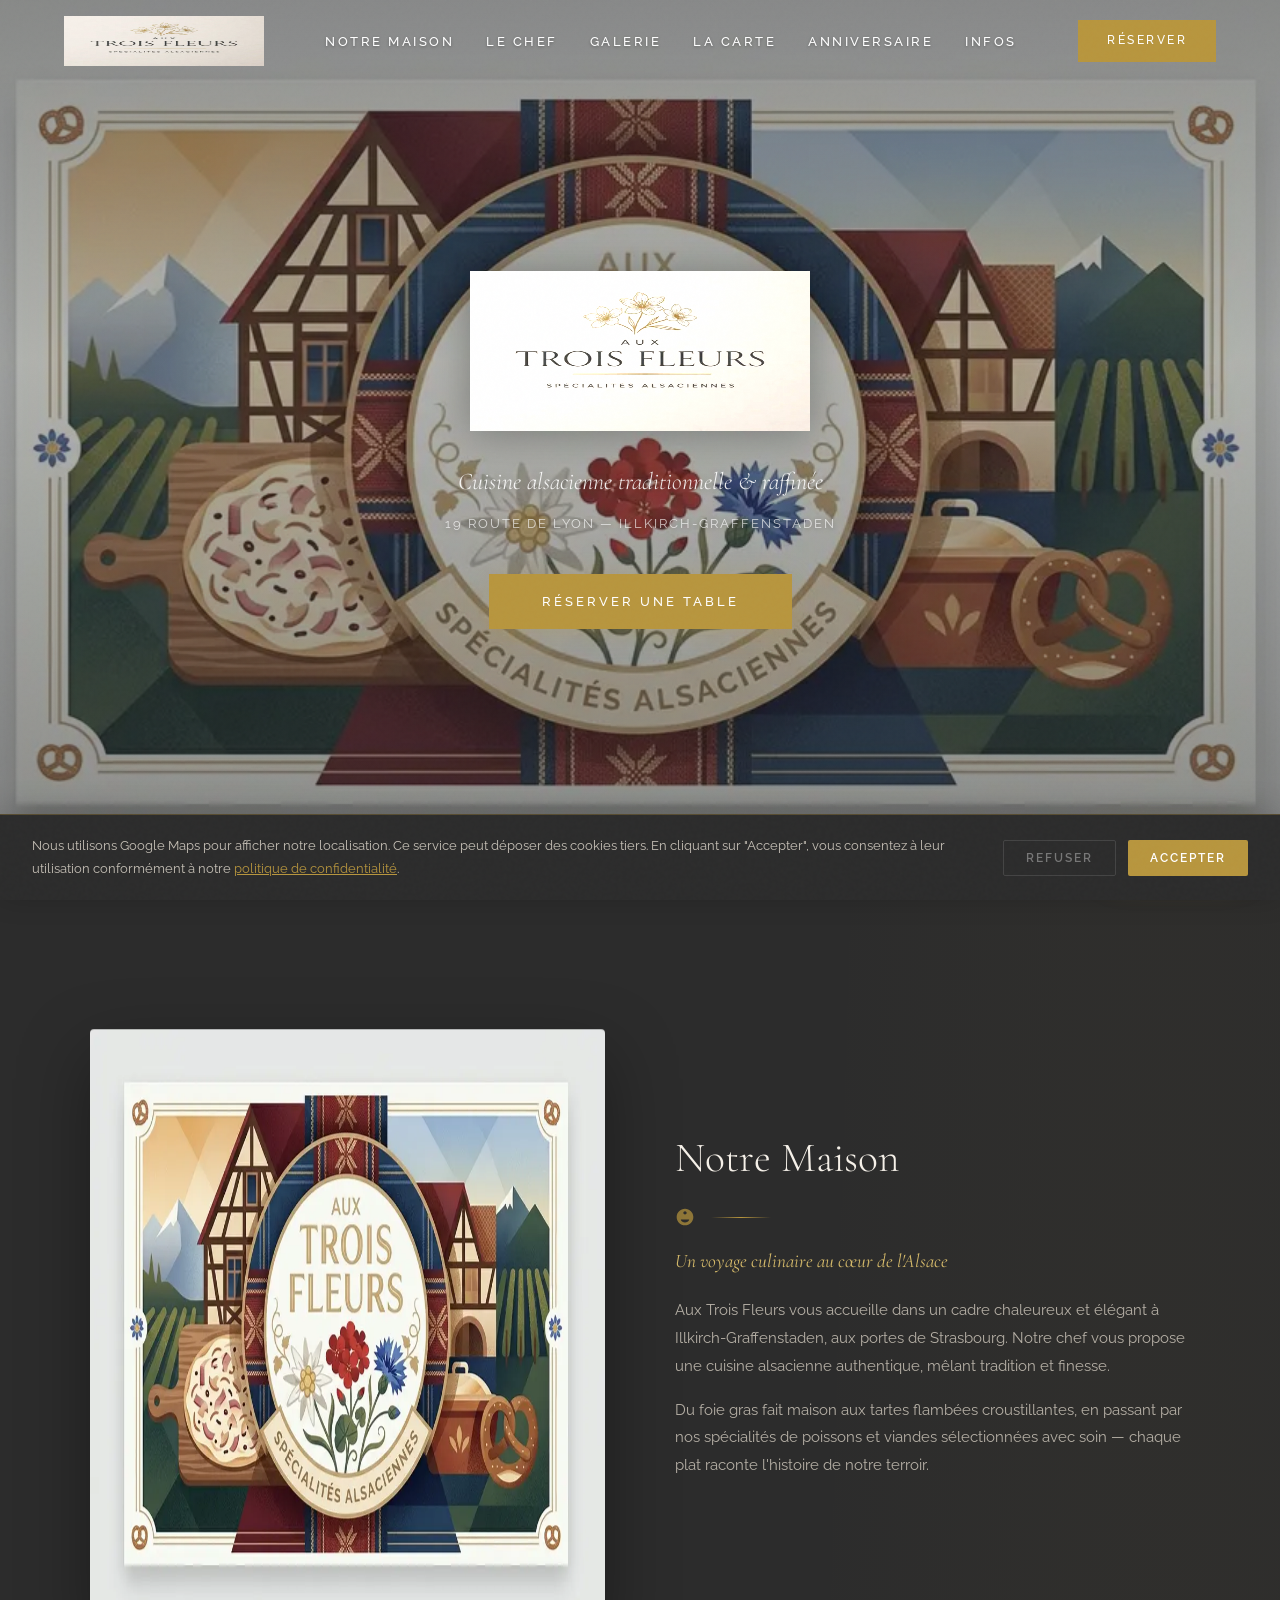
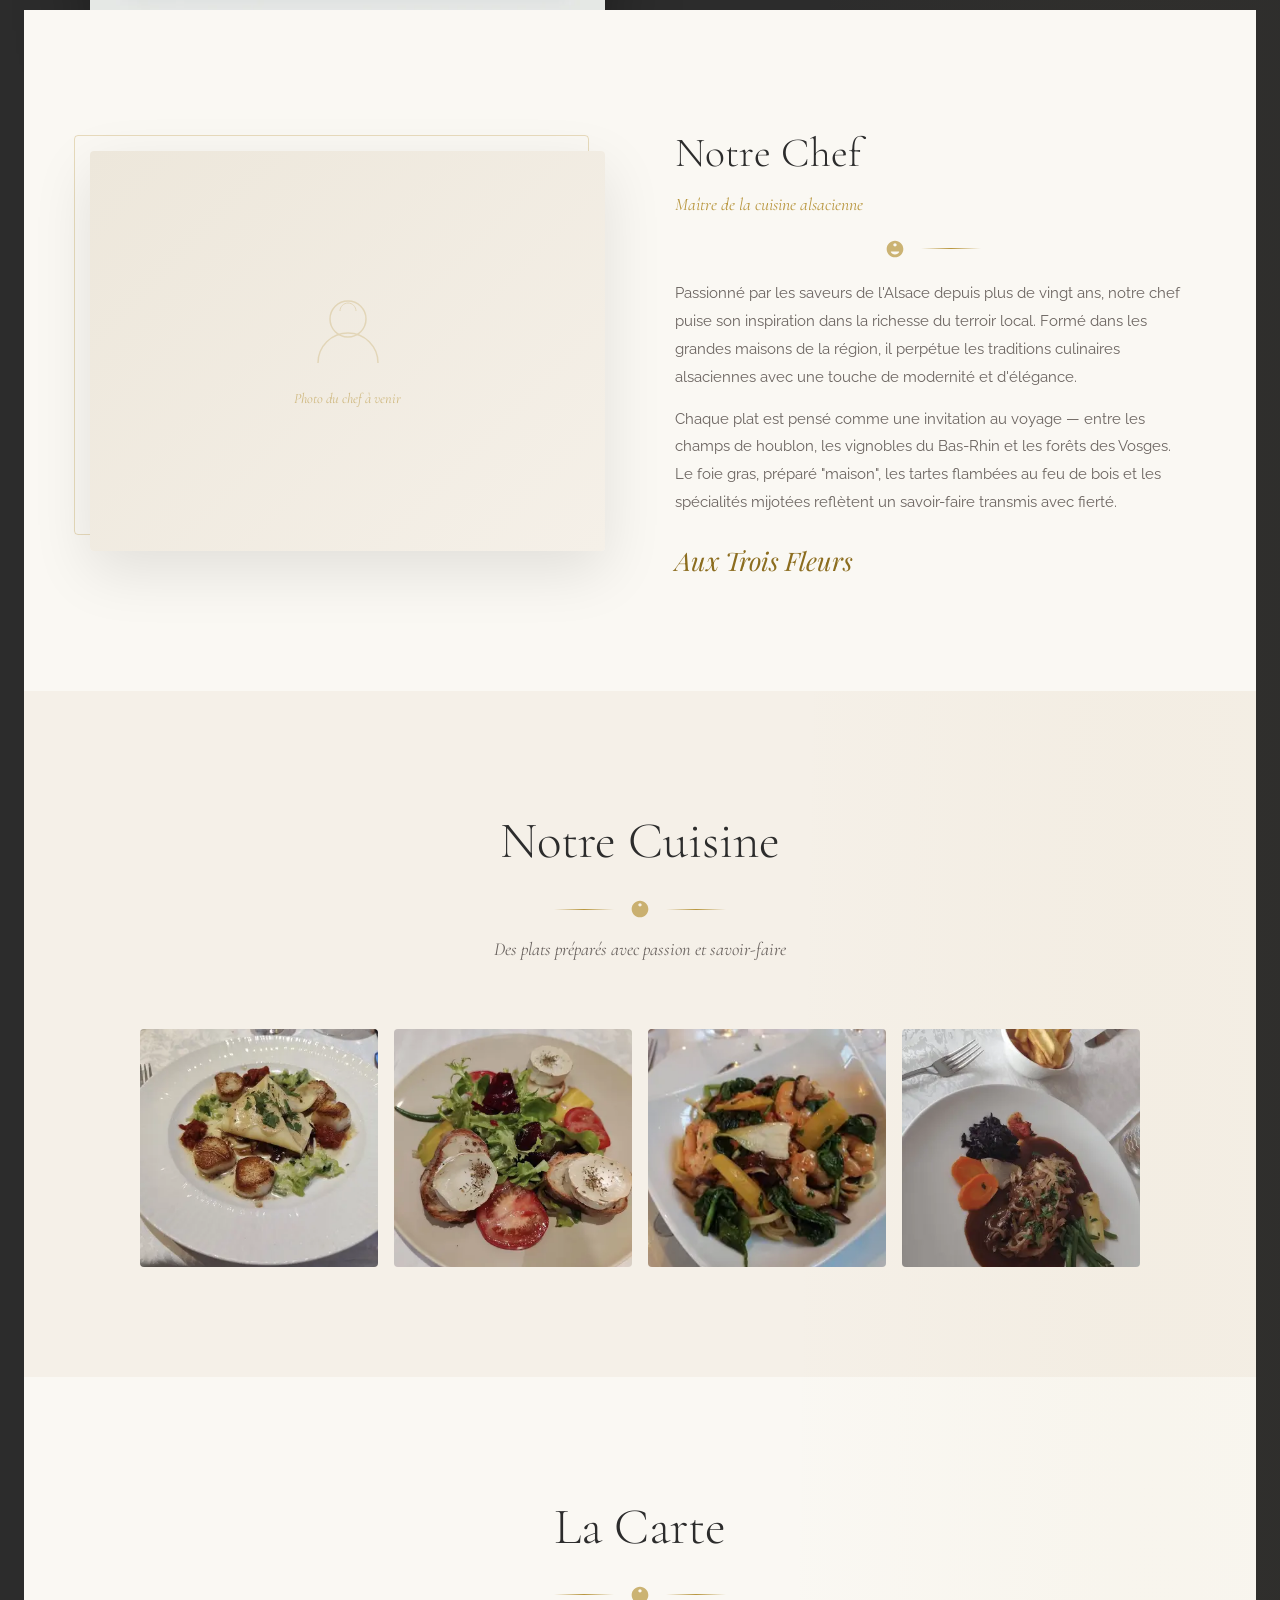
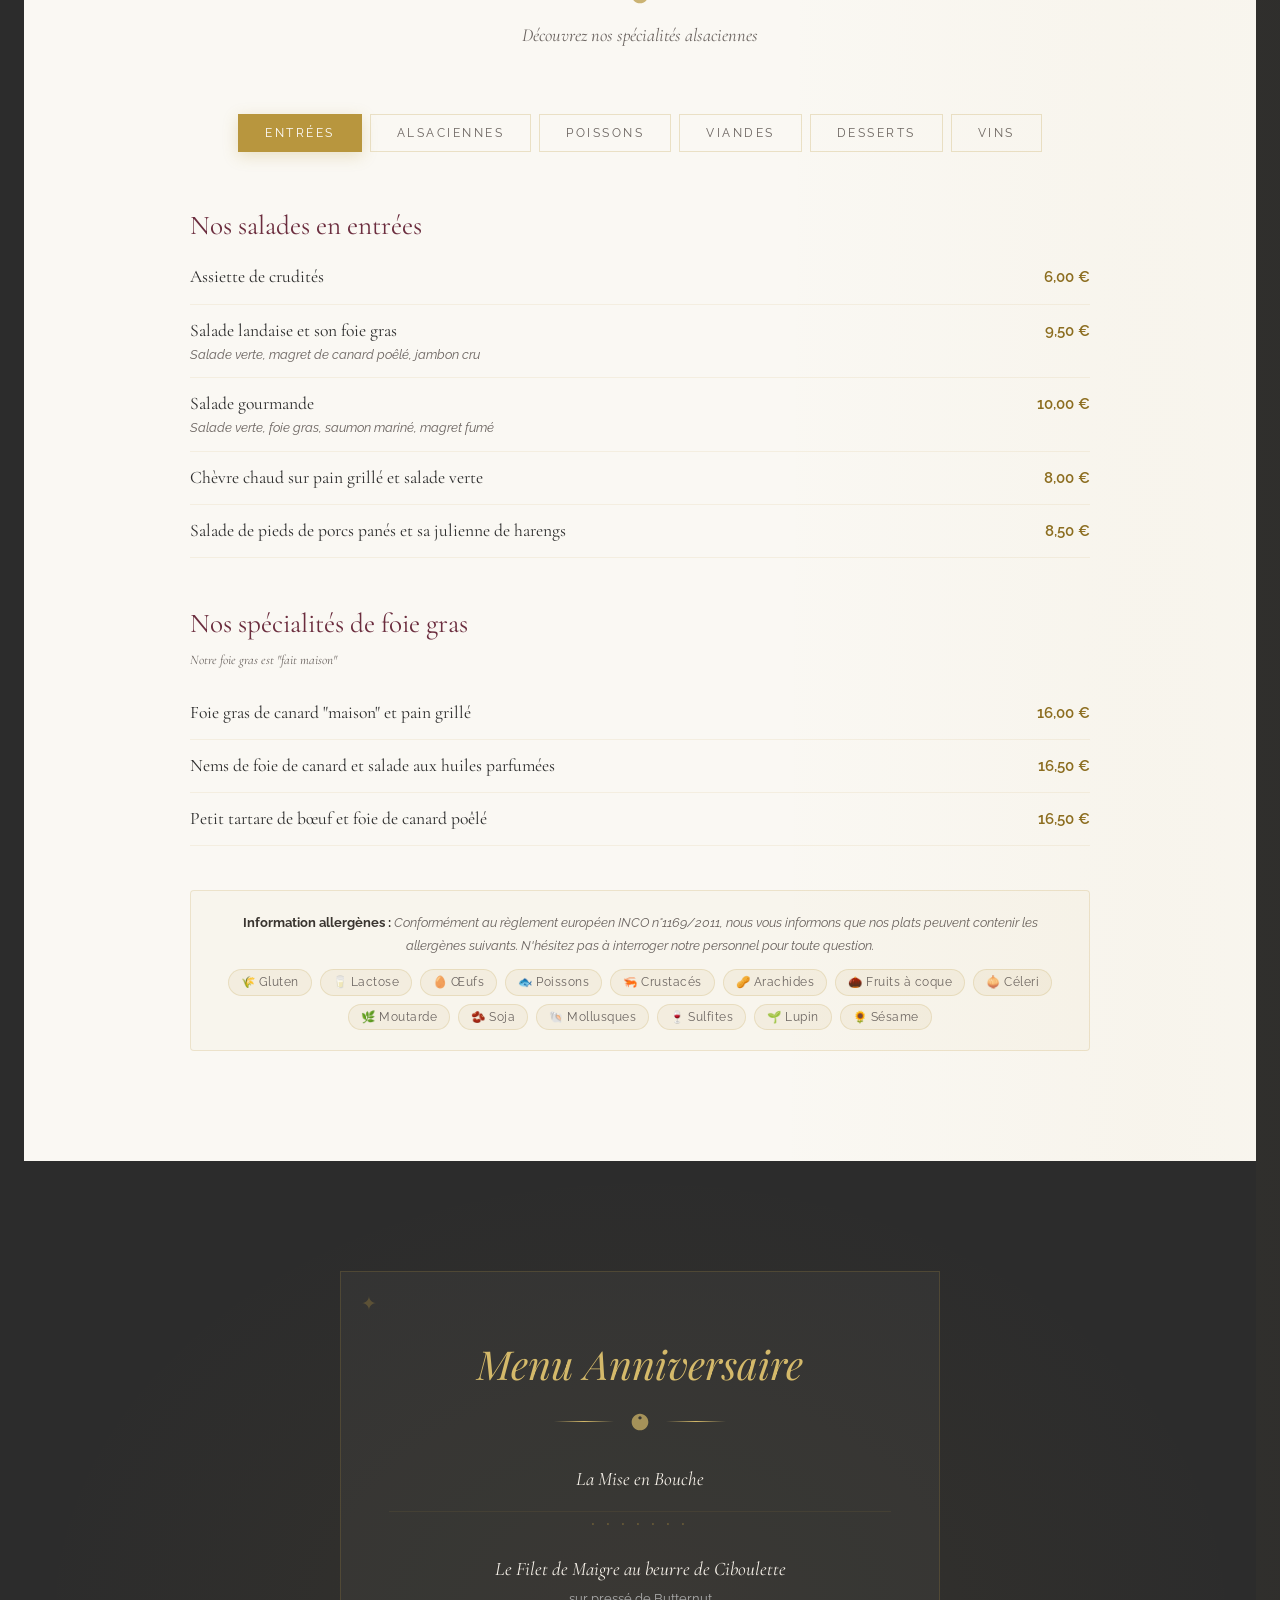
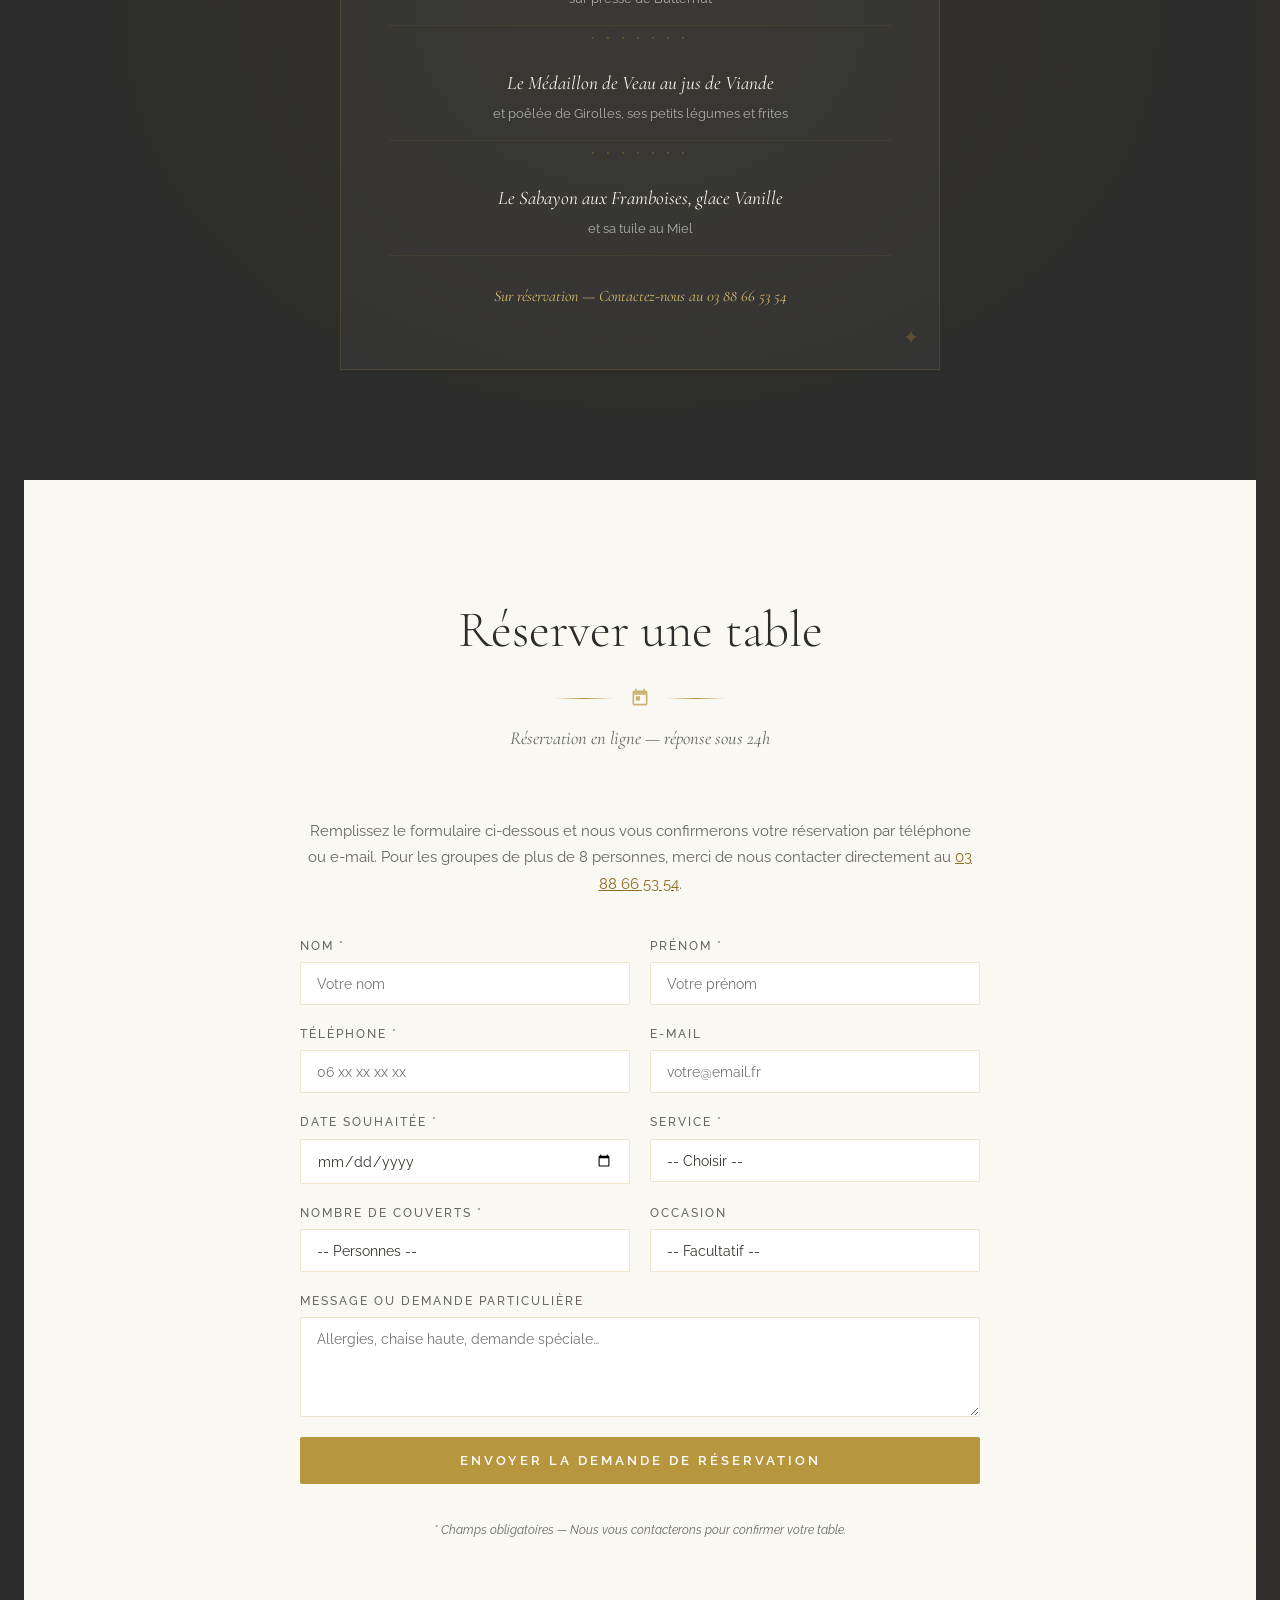
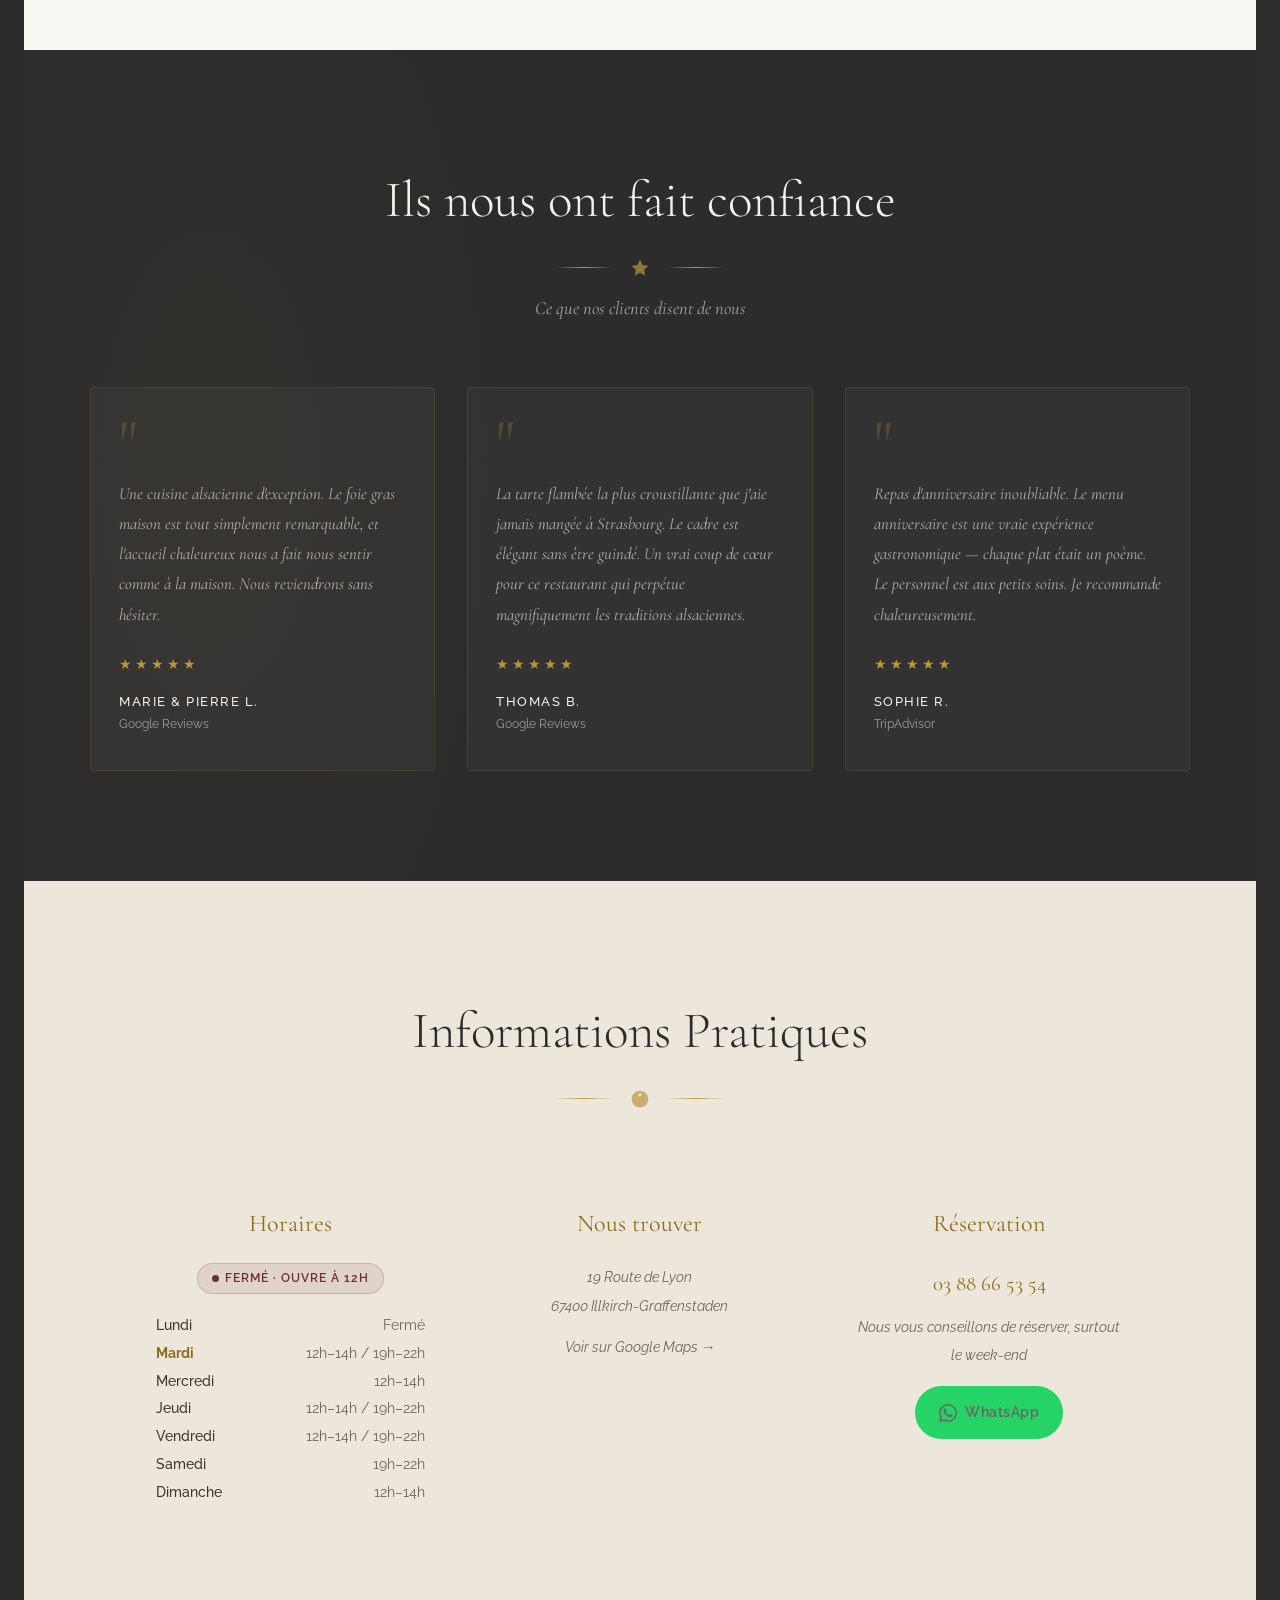
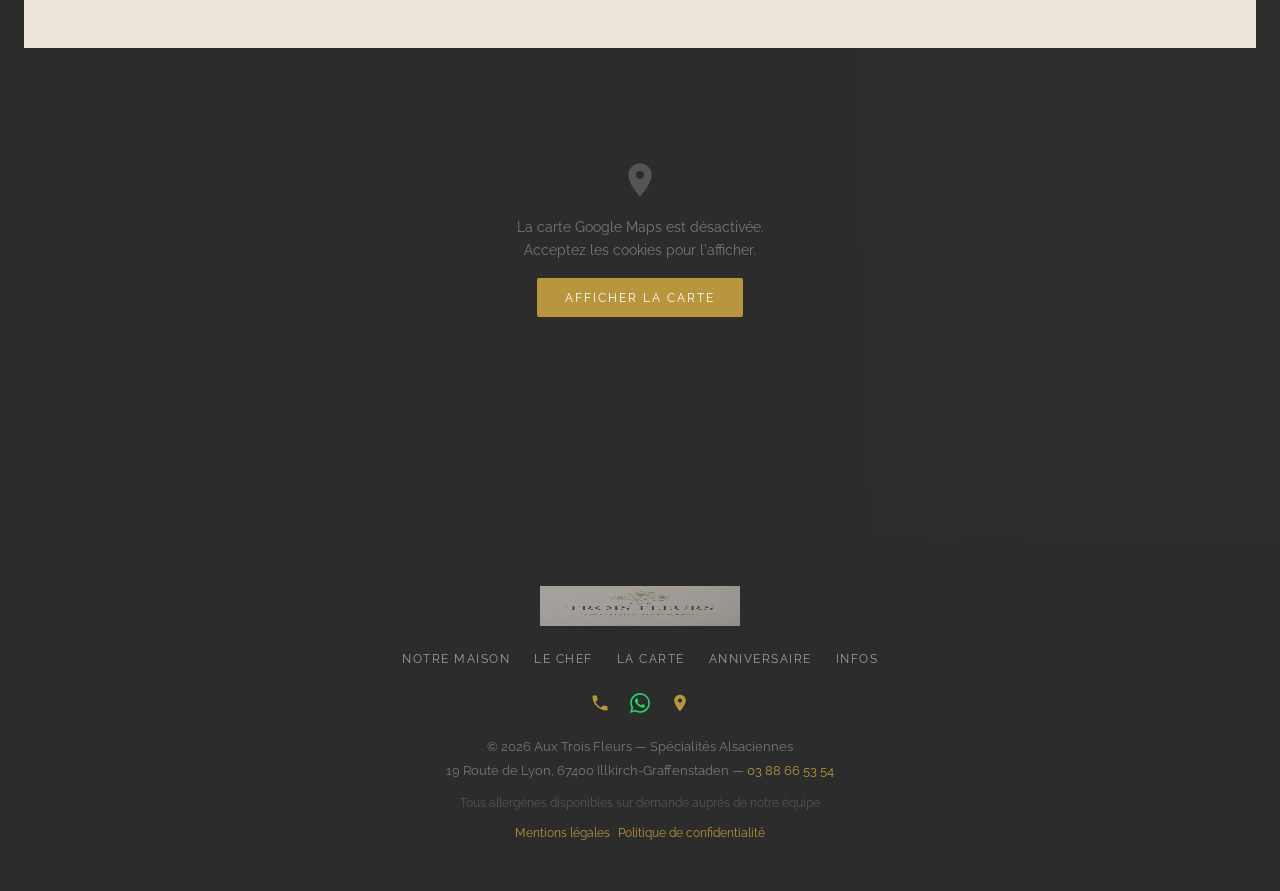
==== commit 674ecd31: "Audit expert : 19 corrections sécurité, a11y, perf, UX et qualité code Sécurité : - Suppression de t" ====
--- a/index.html
+++ b/index.html
@@ -129,7 +129,7 @@
 <nav id="navbar" aria-label="Navigation principale">
   <div class="nav-inner">
     <a href="#hero" class="nav-logo-link" aria-label="Aux Trois Fleurs — haut de page">
-      <img onerror="this.style.opacity='0'" loading="eager" src="assets/images/logo.webp" alt="Aux Trois Fleurs" class="nav-logo" width="500" height="400">
+      <img onerror="this.style.opacity='0'" loading="eager" src="assets/images/logo.webp" alt="Aux Trois Fleurs" class="nav-logo" width="200" height="160">
     </a>
     <ul class="nav-links" id="navLinks">
       <li><a href="#about">Notre Maison</a></li>
@@ -150,11 +150,15 @@
 <main id="main-content">
 <section class="hero" id="hero">
   <div class="hero-bg">
-    <img onerror="this.style.opacity='0'" fetchpriority="high" loading="eager" src="assets/images/hero-about.webp" alt="Salle du restaurant Aux Trois Fleurs — ambiance alsacienne" width="959" height="600">
+    <img onerror="this.style.opacity='0'" fetchpriority="high" loading="eager"
+      src="assets/images/hero-about.webp"
+      srcset="assets/images/hero-about-480w.webp 480w, assets/images/hero-about-768w.webp 768w, assets/images/hero-about.webp 959w"
+      sizes="100vw"
+      alt="Salle du restaurant Aux Trois Fleurs — ambiance alsacienne" width="959" height="600">
   </div>
   <div class="hero-overlay"></div>
   <div class="hero-content">
-    <img onerror="this.style.opacity='0'" loading="lazy" src="assets/images/logo.webp" alt="Aux Trois Fleurs — Spécialités Alsaciennes" class="hero-logo" width="500" height="400">
+    <img onerror="this.style.opacity='0'" loading="lazy" src="assets/images/logo.webp" alt="Aux Trois Fleurs — Spécialités Alsaciennes" class="hero-logo" width="200" height="160">
     <h1 class="hero-tagline">Cuisine alsacienne traditionnelle & raffinée</h1>
     <p class="hero-address">19 Route de Lyon — Illkirch-Graffenstaden</p>
     <a href="tel:0388665354" class="hero-cta">Réserver une table</a>
@@ -257,7 +261,7 @@
   </div>
   <div class="menu-container">
     <div class="menu-tabs" role="tablist" aria-label="Catégories du menu">
-      <button class="menu-tab active" data-tab="entrees">Entrées</button>
+      <button class="menu-tab active" role="tab" aria-controls="tab-entrees" aria-selected="true" data-tab="entrees">Entrées</button>
       <button class="menu-tab" role="tab" aria-controls="tab-alsaciennes" aria-selected="false" data-tab="alsaciennes">Alsaciennes</button>
       <button class="menu-tab" role="tab" aria-controls="tab-poissons" aria-selected="false" data-tab="poissons">Poissons</button>
       <button class="menu-tab" role="tab" aria-controls="tab-viandes" aria-selected="false" data-tab="viandes">Viandes</button>
@@ -505,7 +509,7 @@
       </div>
       <div class="resa-field">
         <label for="resa-tel">Téléphone *</label>
-        <input type="tel" id="resa-tel" name="telephone" required autocomplete="tel" placeholder="06 xx xx xx xx">
+        <input type="tel" id="resa-tel" name="telephone" required autocomplete="tel" placeholder="06 xx xx xx xx" pattern="[0-9\s\-\+\(\)]{10,15}">
       </div>
       <div class="resa-field">
         <label for="resa-email">E-mail</label>
@@ -621,7 +625,7 @@
       <address>
         <p>19 Route de Lyon<br>67400 Illkirch-Graffenstaden</p>
         <p style="margin-top:12px">
-          <a href="https://maps.app.goo.gl/8uNok52kUSPHGmhq8" target="_blank" rel="noopener" class="link-gold">
+          <a href="https://maps.app.goo.gl/8uNok52kUSPHGmhq8" target="_blank" rel="noopener noreferrer" class="link-gold">
             Voir sur Google Maps →
           </a>
         </p>
@@ -631,7 +635,7 @@
       <h3>Réservation</h3>
       <p><a href="tel:0388665354" class="phone-link">03 88 66 53 54</a></p>
       <p class="resa-hint">Nous vous conseillons de réserver, surtout le week-end</p>
-      <a href="https://wa.me/33388665354?text=Bonjour%2C%20je%20souhaite%20r%C3%A9server%20une%20table%20aux%20Trois%20Fleurs." target="_blank" rel="noopener" class="whatsapp-btn">
+      <a href="https://wa.me/33388665354?text=Bonjour%2C%20je%20souhaite%20r%C3%A9server%20une%20table%20aux%20Trois%20Fleurs." target="_blank" rel="noopener noreferrer" class="whatsapp-btn">
         <svg viewBox="0 0 24 24" width="18" height="18" fill="currentColor"><path d="M17.472 14.382c-.297-.149-1.758-.867-2.03-.967-.273-.099-.471-.148-.67.15-.197.297-.767.966-.94 1.164-.173.199-.347.223-.644.075-.297-.15-1.255-.463-2.39-1.475-.883-.788-1.48-1.761-1.653-2.059-.173-.297-.018-.458.13-.606.134-.133.298-.347.446-.52.149-.174.198-.298.298-.497.099-.198.05-.371-.025-.52-.075-.149-.669-1.612-.916-2.207-.242-.579-.487-.5-.669-.51-.173-.008-.371-.01-.57-.01-.198 0-.52.074-.792.372-.272.297-1.04 1.016-1.04 2.479 0 1.462 1.065 2.875 1.213 3.074.149.198 2.096 3.2 5.077 4.487.709.306 1.262.489 1.694.625.712.227 1.36.195 1.871.118.571-.085 1.758-.719 2.006-1.413.248-.694.248-1.289.173-1.413-.074-.124-.272-.198-.57-.347m-5.421 7.403h-.004a9.87 9.87 0 01-5.031-1.378l-.361-.214-3.741.982.998-3.648-.235-.374a9.86 9.86 0 01-1.51-5.26c.001-5.45 4.436-9.884 9.888-9.884 2.64 0 5.122 1.03 6.988 2.898a9.825 9.825 0 012.893 6.994c-.003 5.45-4.437 9.884-9.885 9.884m8.413-18.297A11.815 11.815 0 0012.05 0C5.495 0 .16 5.335.157 11.892c0 2.096.547 4.142 1.588 5.945L.057 24l6.305-1.654a11.882 11.882 0 005.683 1.448h.005c6.554 0 11.89-5.335 11.893-11.893a11.821 11.821 0 00-3.48-8.413z"/></svg>
         WhatsApp
       </a>
@@ -644,7 +648,7 @@
   <div class="map-placeholder" id="map-placeholder">
     <svg viewBox="0 0 24 24" width="40" height="40" fill="#555"><path d="M12 2C8.13 2 5 5.13 5 9c0 5.25 7 13 7 13s7-7.75 7-13c0-3.87-3.13-7-7-7zm0 9.5c-1.38 0-2.5-1.12-2.5-2.5s1.12-2.5 2.5-2.5 2.5 1.12 2.5 2.5-1.12 2.5-2.5 2.5z"/></svg>
     <p>La carte Google Maps est désactivée.<br>Acceptez les cookies pour l'afficher.</p>
-    <button class="btn-consent" onclick="acceptRGPD()">Afficher la carte</button>
+    <button class="btn-consent" id="btn-map-consent">Afficher la carte</button>
   </div>
   <iframe id="map-iframe" src="" data-src="https://www.google.com/maps/embed?pb=!1m18!1m12!1m3!1d2642.5!2d7.7139!3d48.5283!2m3!1f0!2f0!3f0!3m2!1i1024!2i768!4f13.1!3m3!1m2!1s0x4786c7e5e4a7e8c7%3A0x0!2s19+Route+de+Lyon%2C+67400+Illkirch-Graffenstaden!5e0!3m2!1sfr!2sfr!4v1" allowfullscreen loading="lazy" class="map-iframe-el"></iframe>
 </div>
@@ -657,8 +661,8 @@
     <a href="politique-de-confidentialite.html">politique de confidentialité</a>.
   </p>
   <div class="rgpd-actions">
-    <button class="rgpd-btn rgpd-btn-refuse" onclick="refuseRGPD()">Refuser</button>
-    <button class="rgpd-btn rgpd-btn-accept" onclick="acceptRGPD()">Accepter</button>
+    <button class="rgpd-btn rgpd-btn-refuse" id="rgpd-btn-refuse">Refuser</button>
+    <button class="rgpd-btn rgpd-btn-accept" id="rgpd-btn-accept">Accepter</button>
   </div>
 </div>
 
@@ -672,7 +676,7 @@
 
 <!-- FOOTER -->
 <footer>
-  <img onerror="this.style.opacity='0'" loading="lazy" src="assets/images/logo.webp" alt="Aux Trois Fleurs" class="footer-logo" width="500" height="400">
+  <img onerror="this.style.opacity='0'" loading="lazy" src="assets/images/logo.webp" alt="Aux Trois Fleurs" class="footer-logo" width="200" height="160">
   <div class="footer-nav">
     <a href="#about" class="footer-nav-link">Notre Maison</a>
     <a href="#chef" class="footer-nav-link">Le Chef</a>
@@ -684,10 +688,10 @@
     <a href="tel:0388665354" class="footer-icon-link footer-icon-link--gold" title="Appeler" aria-label="Appeler le restaurant">
       <svg viewBox="0 0 24 24" width="20" height="20" fill="currentColor"><path d="M6.62 10.79c1.44 2.83 3.76 5.14 6.59 6.59l2.2-2.2c.27-.27.67-.36 1.02-.24 1.12.37 2.33.57 3.57.57.55 0 1 .45 1 1V20c0 .55-.45 1-1 1-9.39 0-17-7.61-17-17 0-.55.45-1 1-1h3.5c.55 0 1 .45 1 1 0 1.25.2 2.45.57 3.57.11.35.03.74-.25 1.02l-2.2 2.2z"/></svg>
     </a>
-    <a href="https://wa.me/33388665354" target="_blank" rel="noopener" class="footer-icon-link footer-icon-link--whatsapp" title="WhatsApp" aria-label="Contacter par WhatsApp">
+    <a href="https://wa.me/33388665354" target="_blank" rel="noopener noreferrer" class="footer-icon-link footer-icon-link--whatsapp" title="WhatsApp" aria-label="Contacter par WhatsApp">
       <svg viewBox="0 0 24 24" width="20" height="20" fill="currentColor"><path d="M17.472 14.382c-.297-.149-1.758-.867-2.03-.967-.273-.099-.471-.148-.67.15-.197.297-.767.966-.94 1.164-.173.199-.347.223-.644.075-.297-.15-1.255-.463-2.39-1.475-.883-.788-1.48-1.761-1.653-2.059-.173-.297-.018-.458.13-.606.134-.133.298-.347.446-.52.149-.174.198-.298.298-.497.099-.198.05-.371-.025-.52-.075-.149-.669-1.612-.916-2.207-.242-.579-.487-.5-.669-.51-.173-.008-.371-.01-.57-.01-.198 0-.52.074-.792.372-.272.297-1.04 1.016-1.04 2.479 0 1.462 1.065 2.875 1.213 3.074.149.198 2.096 3.2 5.077 4.487.709.306 1.262.489 1.694.625.712.227 1.36.195 1.871.118.571-.085 1.758-.719 2.006-1.413.248-.694.248-1.289.173-1.413-.074-.124-.272-.198-.57-.347m-5.421 7.403h-.004a9.87 9.87 0 01-5.031-1.378l-.361-.214-3.741.982.998-3.648-.235-.374a9.86 9.86 0 01-1.51-5.26c.001-5.45 4.436-9.884 9.888-9.884 2.64 0 5.122 1.03 6.988 2.898a9.825 9.825 0 012.893 6.994c-.003 5.45-4.437 9.884-9.885 9.884m8.413-18.297A11.815 11.815 0 0012.05 0C5.495 0 .16 5.335.157 11.892c0 2.096.547 4.142 1.588 5.945L.057 24l6.305-1.654a11.882 11.882 0 005.683 1.448h.005c6.554 0 11.89-5.335 11.893-11.893a11.821 11.821 0 00-3.48-8.413z"/></svg>
     </a>
-    <a href="https://maps.app.goo.gl/8uNok52kUSPHGmhq8" target="_blank" rel="noopener" class="footer-icon-link footer-icon-link--gold" title="Google Maps" aria-label="Voir sur Google Maps">
+    <a href="https://maps.app.goo.gl/8uNok52kUSPHGmhq8" target="_blank" rel="noopener noreferrer" class="footer-icon-link footer-icon-link--gold" title="Google Maps" aria-label="Voir sur Google Maps">
       <svg viewBox="0 0 24 24" width="20" height="20" fill="currentColor"><path d="M12 2C8.13 2 5 5.13 5 9c0 5.25 7 13 7 13s7-7.75 7-13c0-3.87-3.13-7-7-7zm0 9.5c-1.38 0-2.5-1.12-2.5-2.5s1.12-2.5 2.5-2.5 2.5 1.12 2.5 2.5-1.12 2.5-2.5 2.5z"/></svg>
     </a>
   </div>
--- a/assets/css/main.css
+++ b/assets/css/main.css
@@ -143,7 +143,7 @@
 }
 .hero-bg {
   position: absolute; top: 0; left: 0; width: 100%; height: 100%;
-  z-index: 0;
+  z-index: var(--z-base);
 }
 .hero-bg img {
   width: 100%; height: 100%;
@@ -162,10 +162,10 @@
     rgba(44,44,44,0.35) 40%,
     rgba(44,44,44,0.55) 100%
   );
-  z-index: 1;
+  z-index: var(--z-raised);
 }
 .hero-content {
-  position: relative; z-index: 2;
+  position: relative; z-index: var(--z-overlay);
   max-width: 700px; padding: 0 24px;
 }
 .hero-logo {
@@ -213,7 +213,7 @@
 }
 .hero-scroll {
   position: absolute; bottom: 36px; left: 50%;
-  transform: translateX(-50%); z-index: 2;
+  transform: translateX(-50%); z-index: var(--z-overlay);
   opacity: 0;
   animation: heroFadeUp 1s ease 1.8s forwards, bounce 2.5s ease-in-out 2.8s infinite;
 }
@@ -384,7 +384,7 @@
 .menu-tab:hover {
   border-color: var(--gold);
   color: var(--gold);
-  background: var(--gold-glow);
+  background: var(--gold-glow, rgba(184,150,62,0.15));
 }
 .menu-tab.active {
   background: var(--gold); color: white;
@@ -535,7 +535,7 @@
   font-style: italic;
 }
 .anniv-course-desc {
-  font-size: 0.82rem; color: #888;
+  font-size: 0.82rem; color: #ADADAD;
   margin-top: 4px;
 }
 .anniv-dots {
@@ -602,7 +602,7 @@
   text-transform: uppercase;
 }
 .avis-source {
-  font-size: 0.72rem; color: #666;
+  font-size: 0.72rem; color: #9E9E9E;
   margin-top: 2px; display: block;
 }
 @media (max-width: 768px) {
@@ -727,14 +727,14 @@
   position: absolute; top: -16px; left: -16px;
   width: 100%; height: 100%;
   border: 1px solid rgba(184,150,62,0.3);
-  z-index: 0; border-radius: 4px;
+  z-index: var(--z-base); border-radius: 4px;
   transition: transform 0.4s ease;
 }
 .chef-img-wrap:hover::before { transform: translate(6px, 6px); }
 .chef-img {
   width: 100%; border-radius: 4px;
   box-shadow: 0 20px 60px rgba(0,0,0,0.1);
-  position: relative; z-index: 1;
+  position: relative; z-index: var(--z-raised);
   display: block;
 }
 .chef-text h2 {
@@ -941,7 +941,7 @@
 
 /* ===== FOOTER NAV LINKS ===== */
 .footer-nav-link {
-  color: #666; text-decoration: none;
+  color: #9E9E9E; text-decoration: none;
   font-size: 0.78rem; letter-spacing: 1.5px;
   text-transform: uppercase; transition: color 0.3s;
 }
@@ -1026,7 +1026,7 @@
 }
 #rgpd-banner.visible { transform: translateY(0); }
 #rgpd-banner p {
-  color: #B5AFA5; font-size: 0.82rem; line-height: 1.7;
+  color: #C8C2B8; font-size: 0.82rem; line-height: 1.7;
   flex: 1; min-width: 260px; margin: 0;
 }
 #rgpd-banner a { color: var(--gold); text-decoration: underline; }
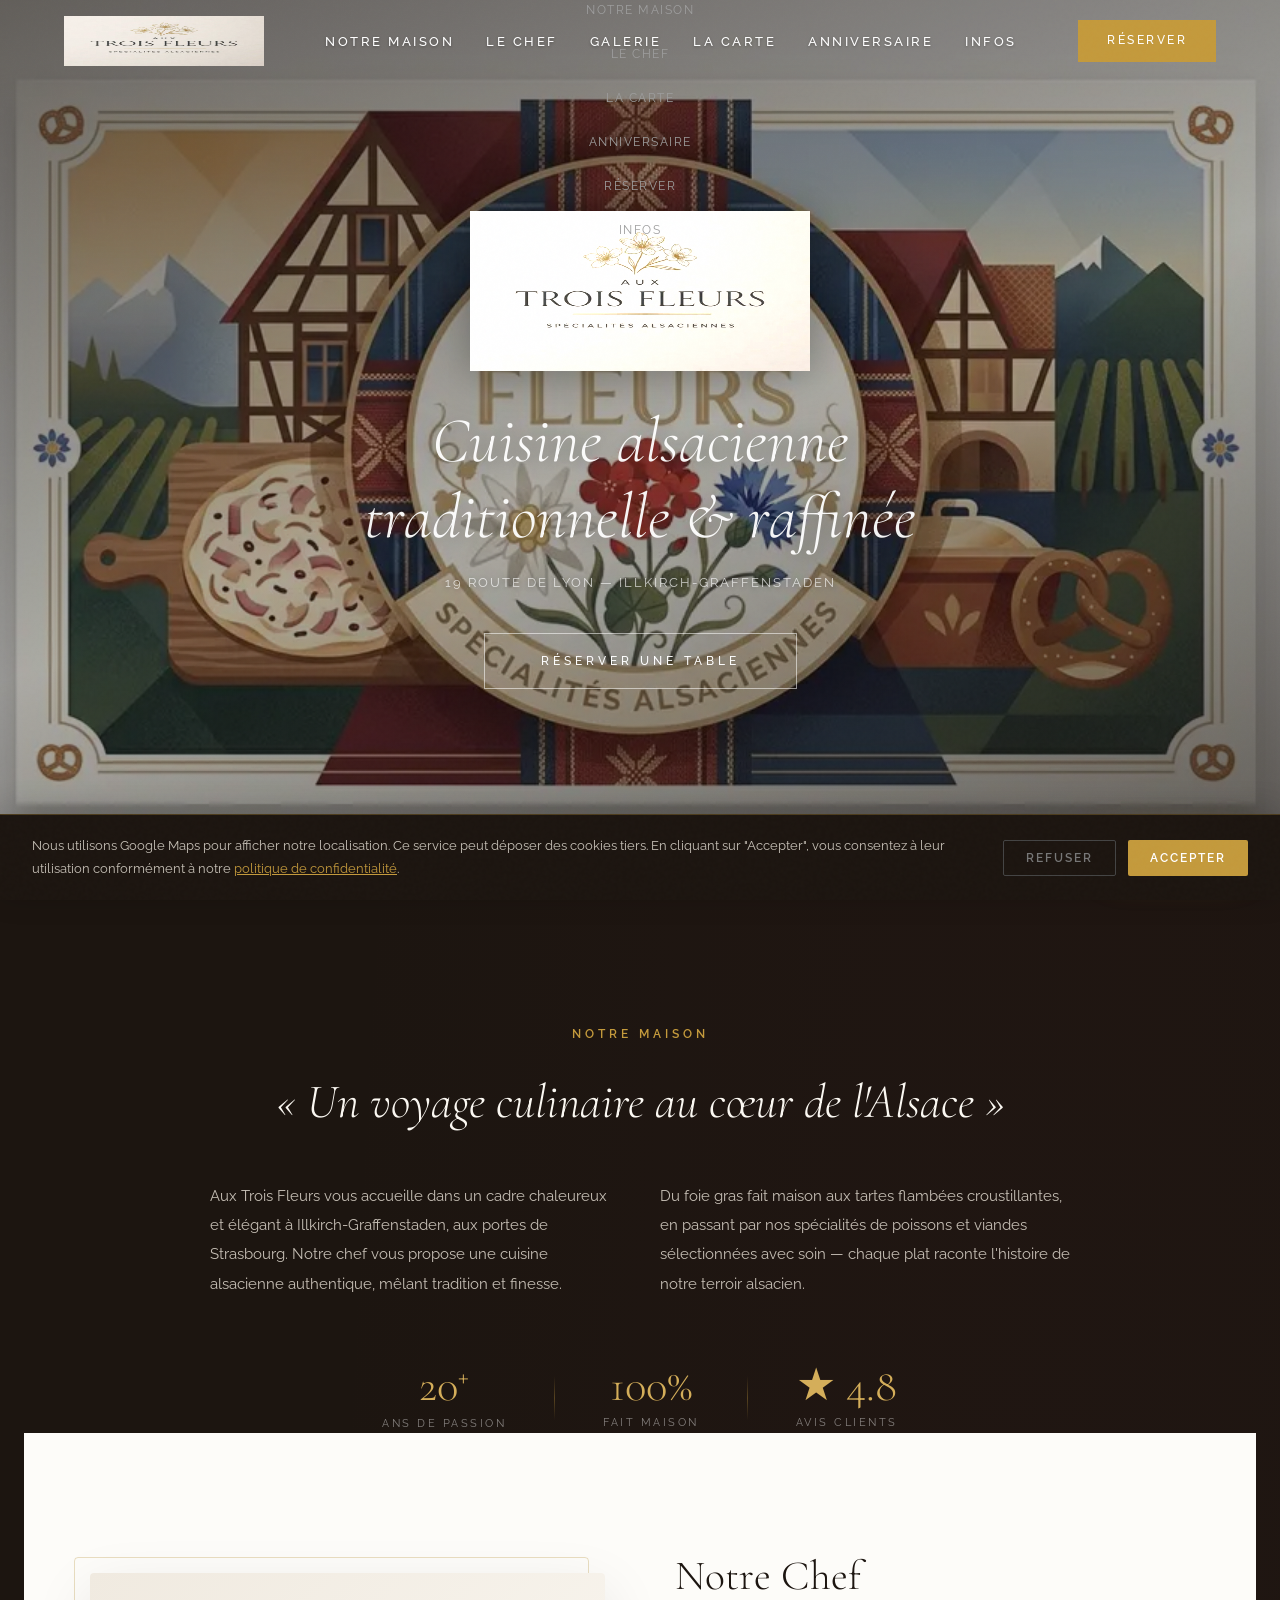
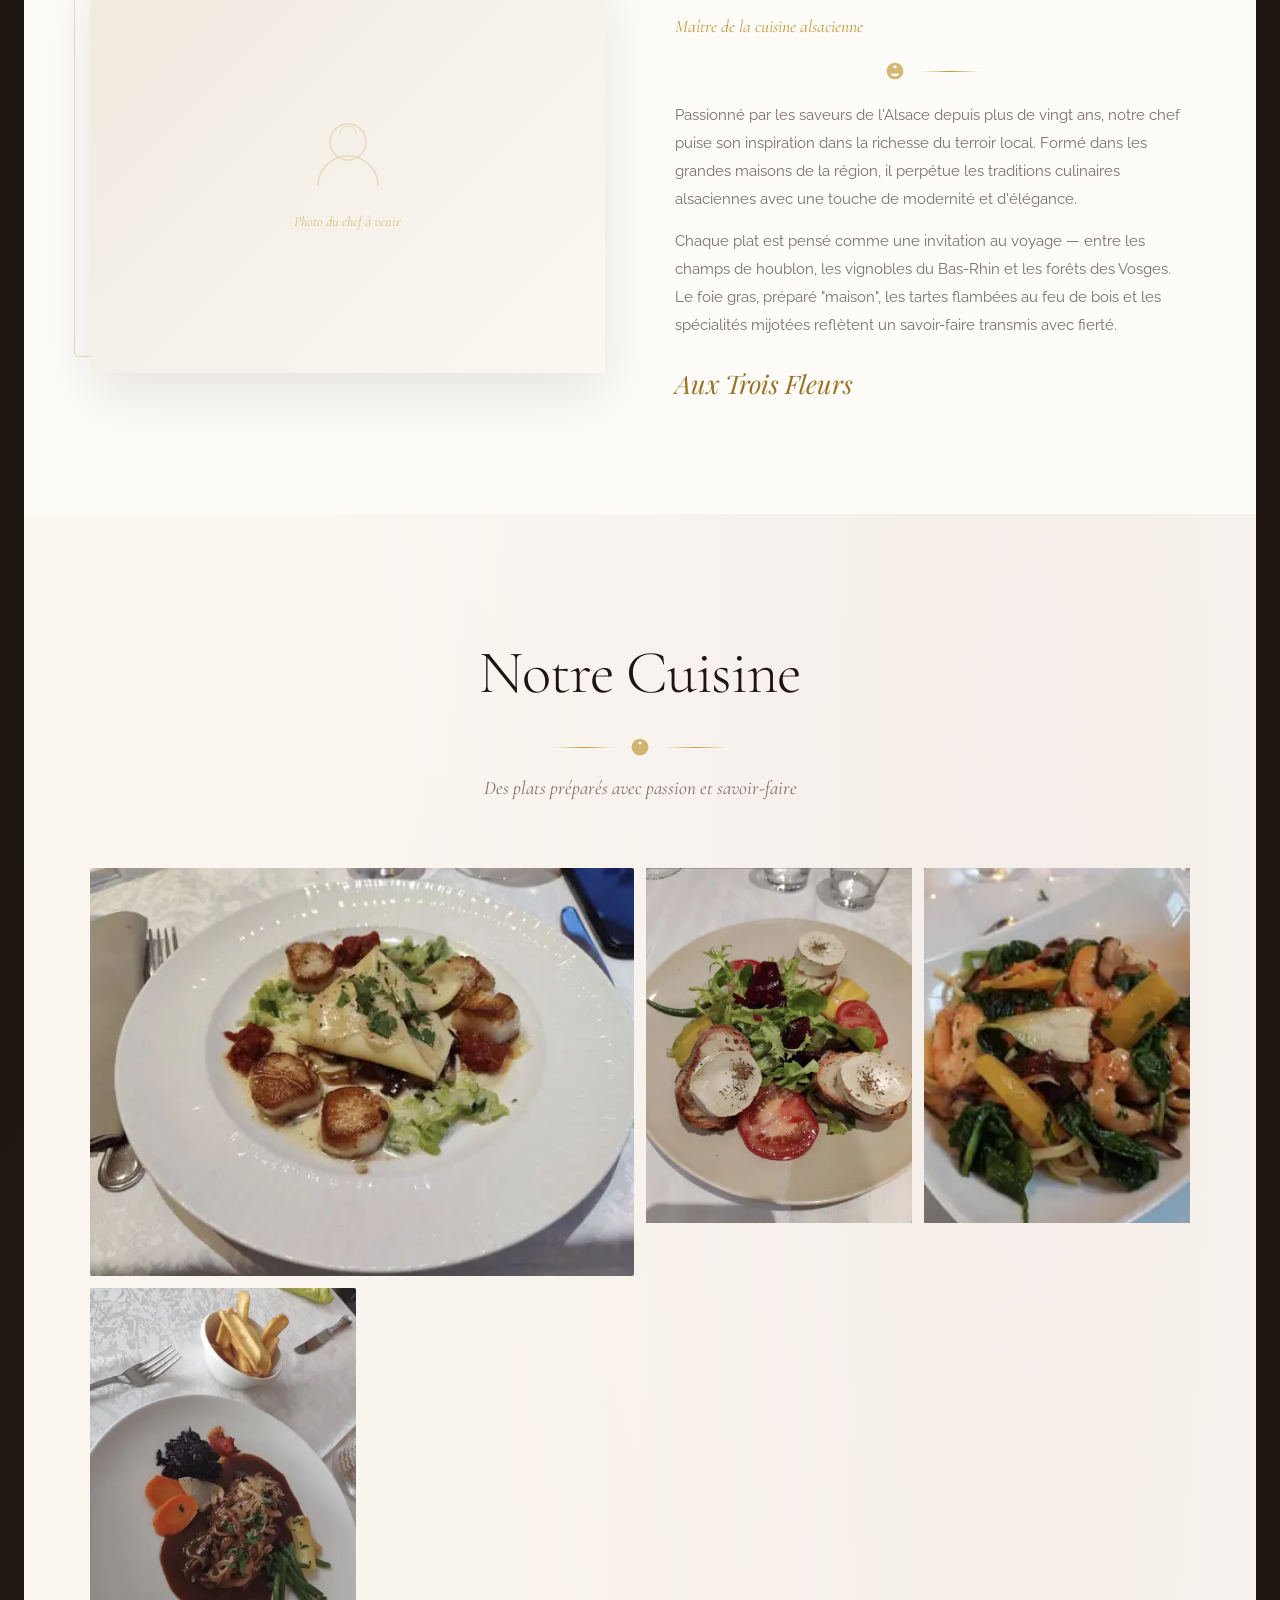
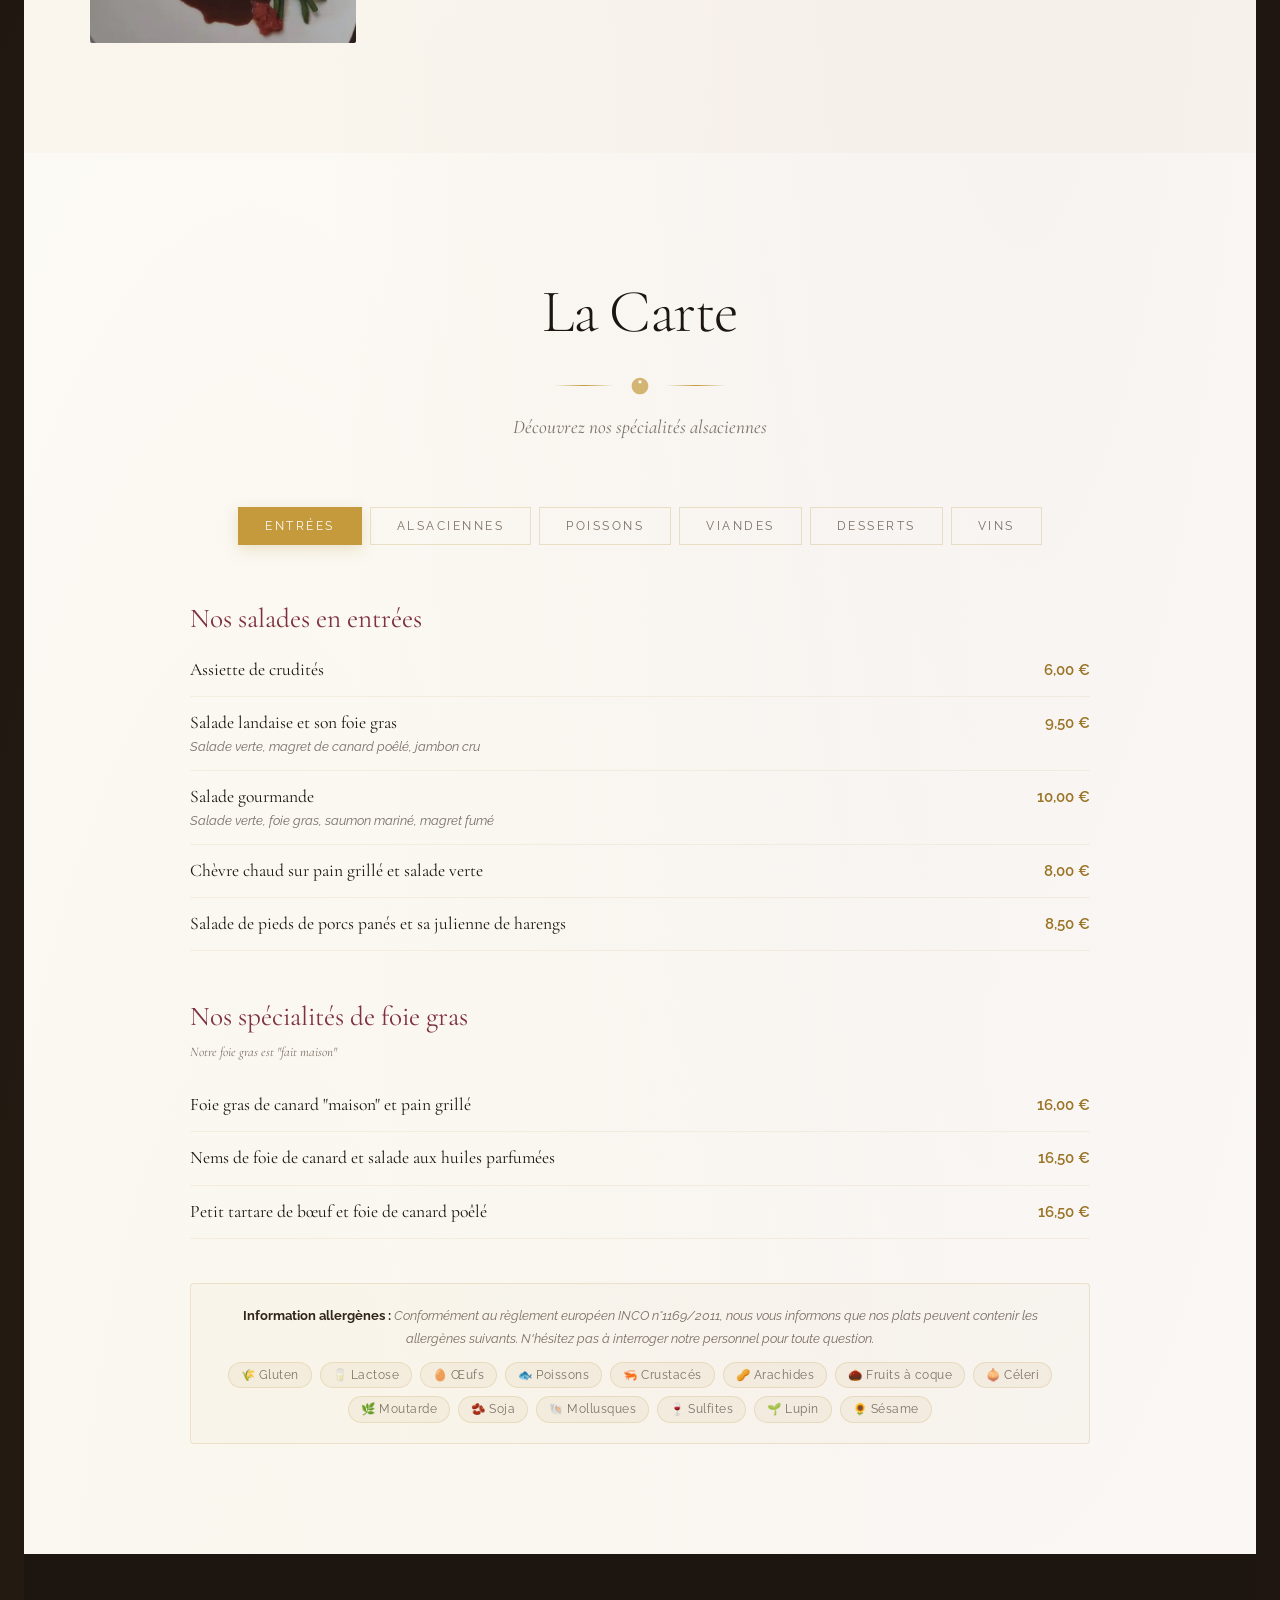
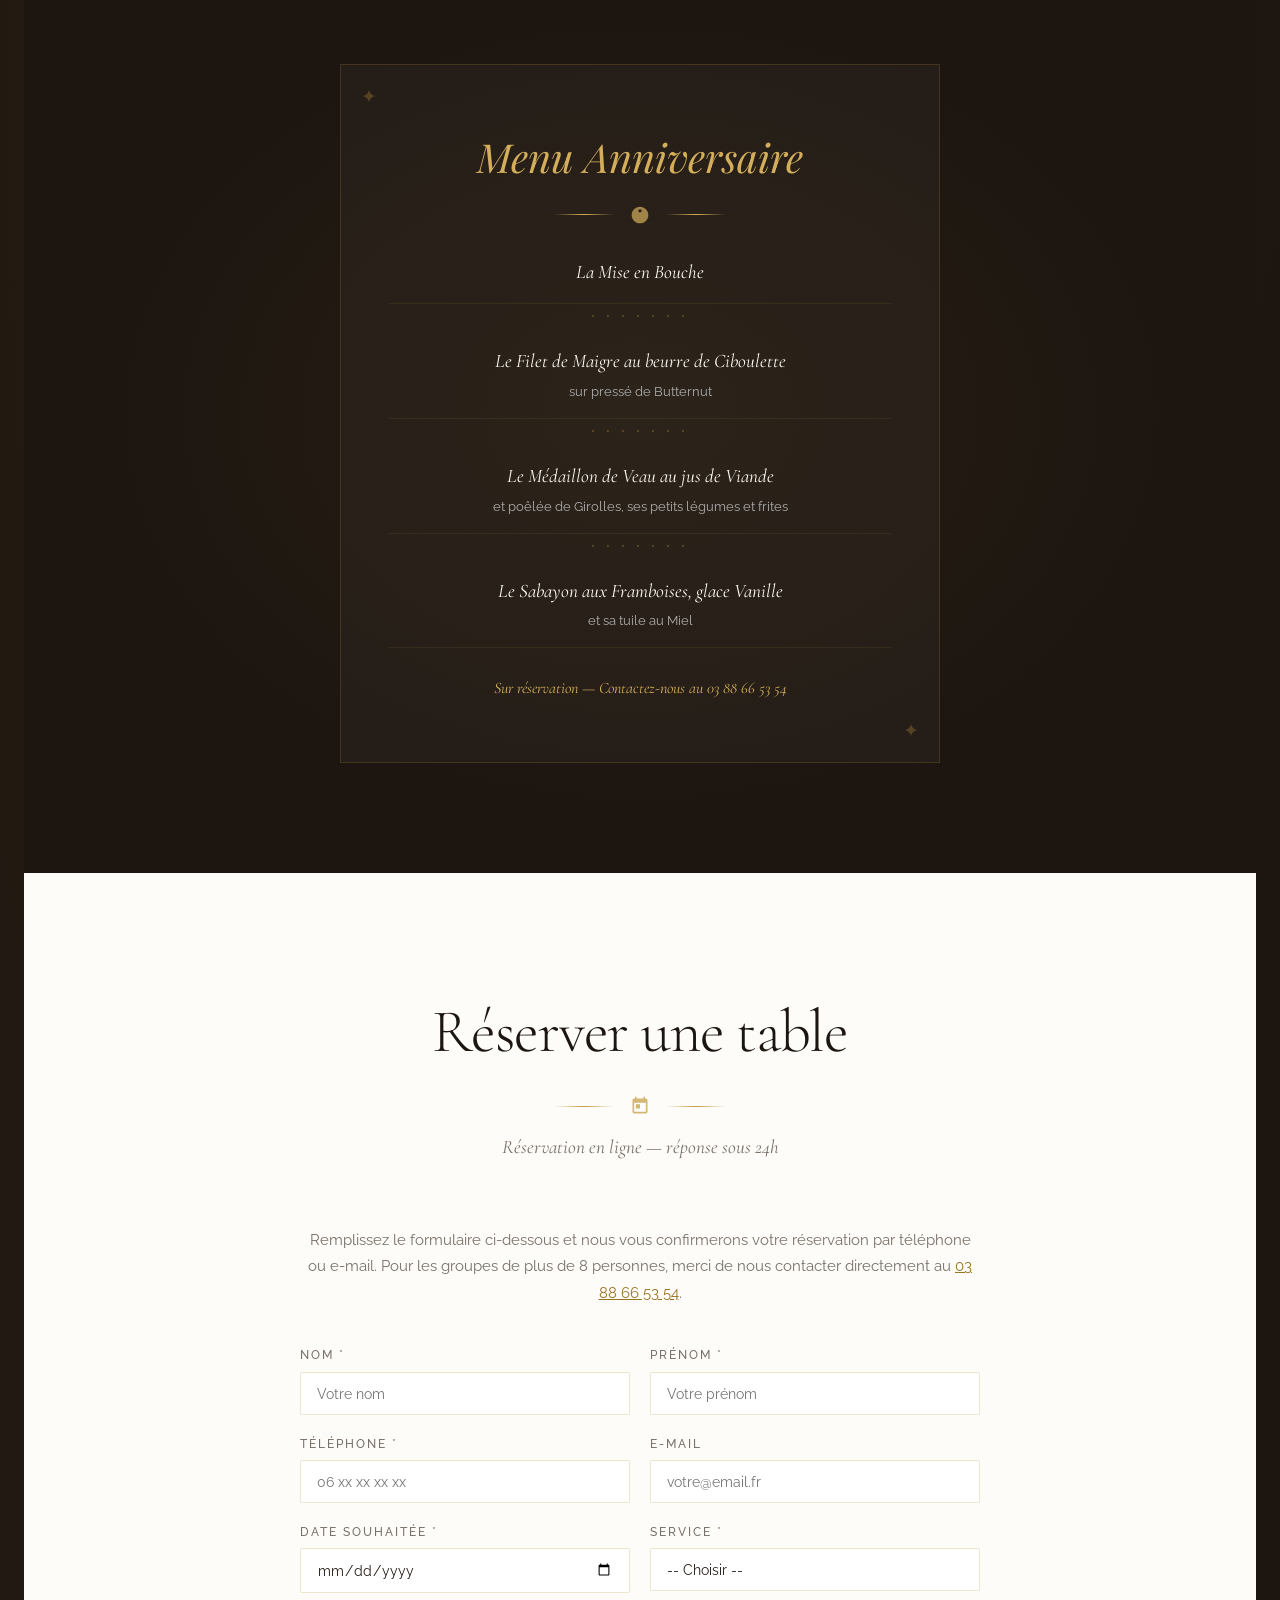
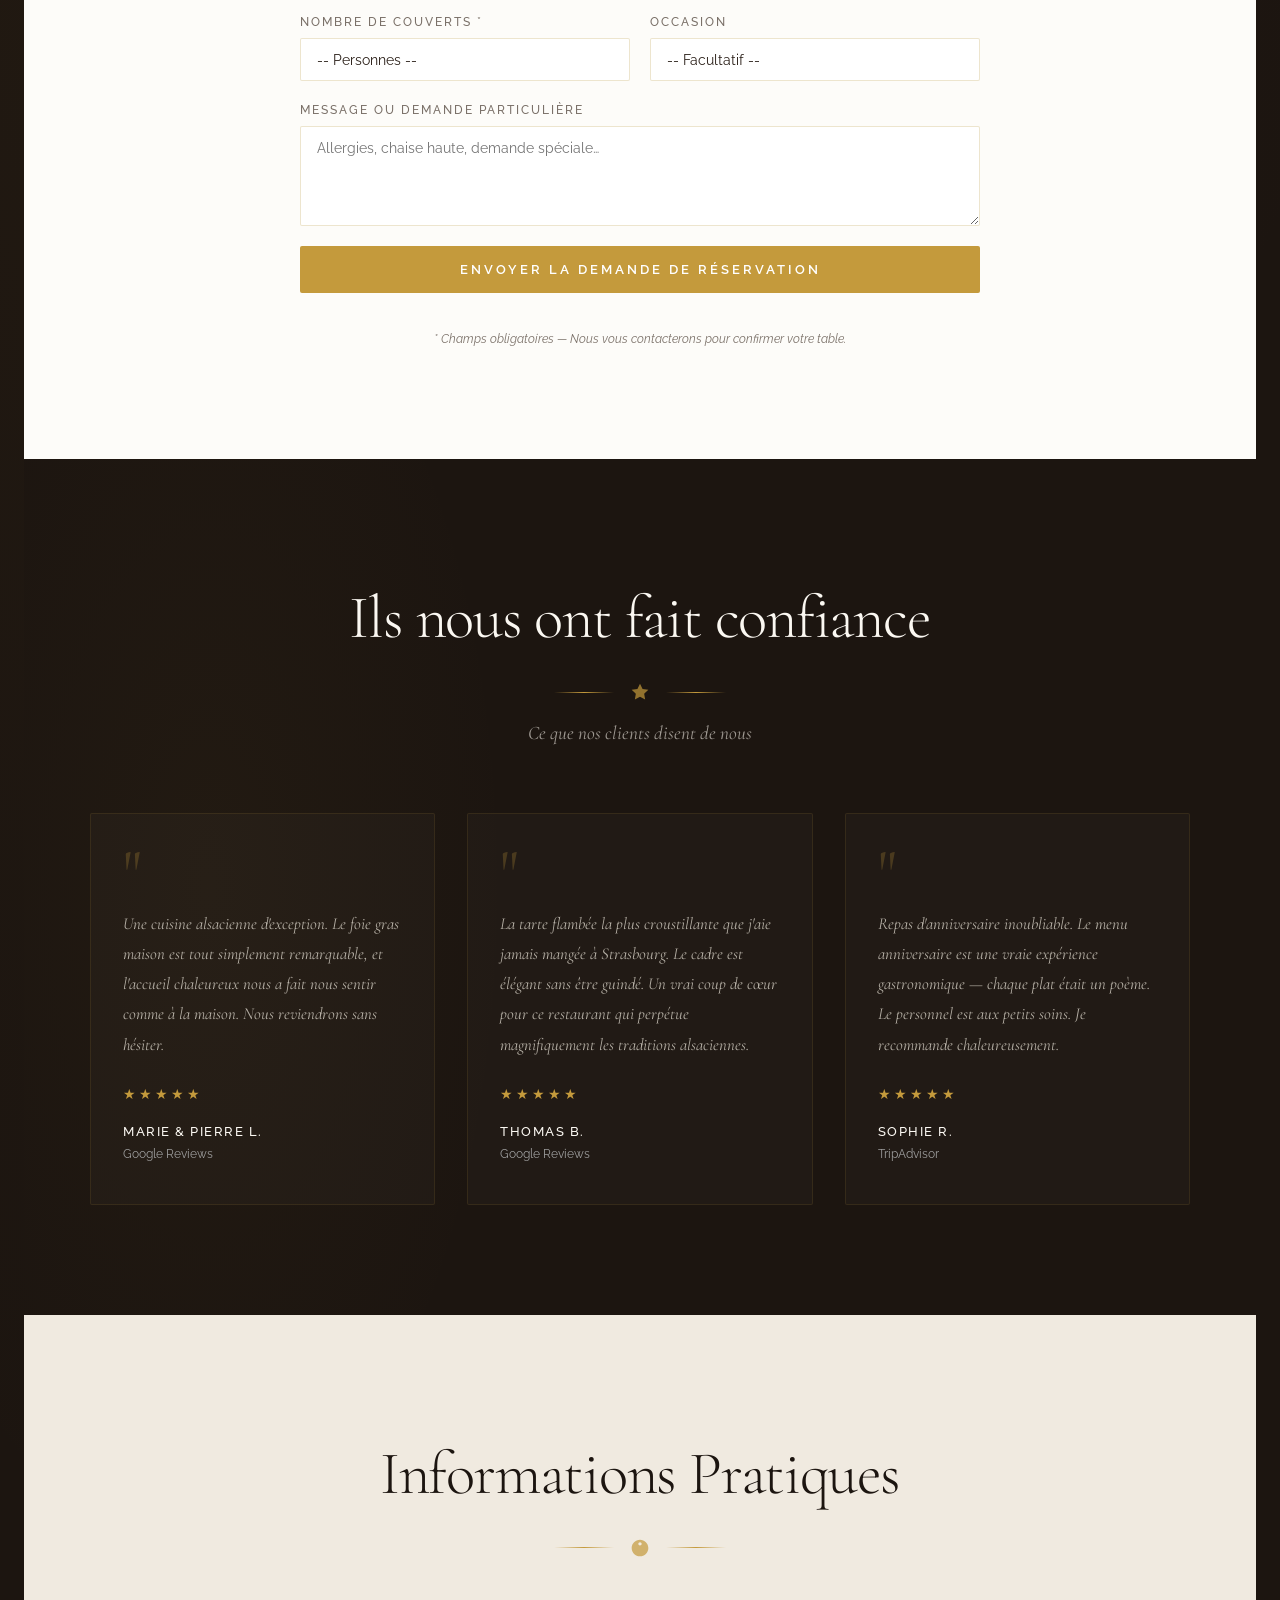
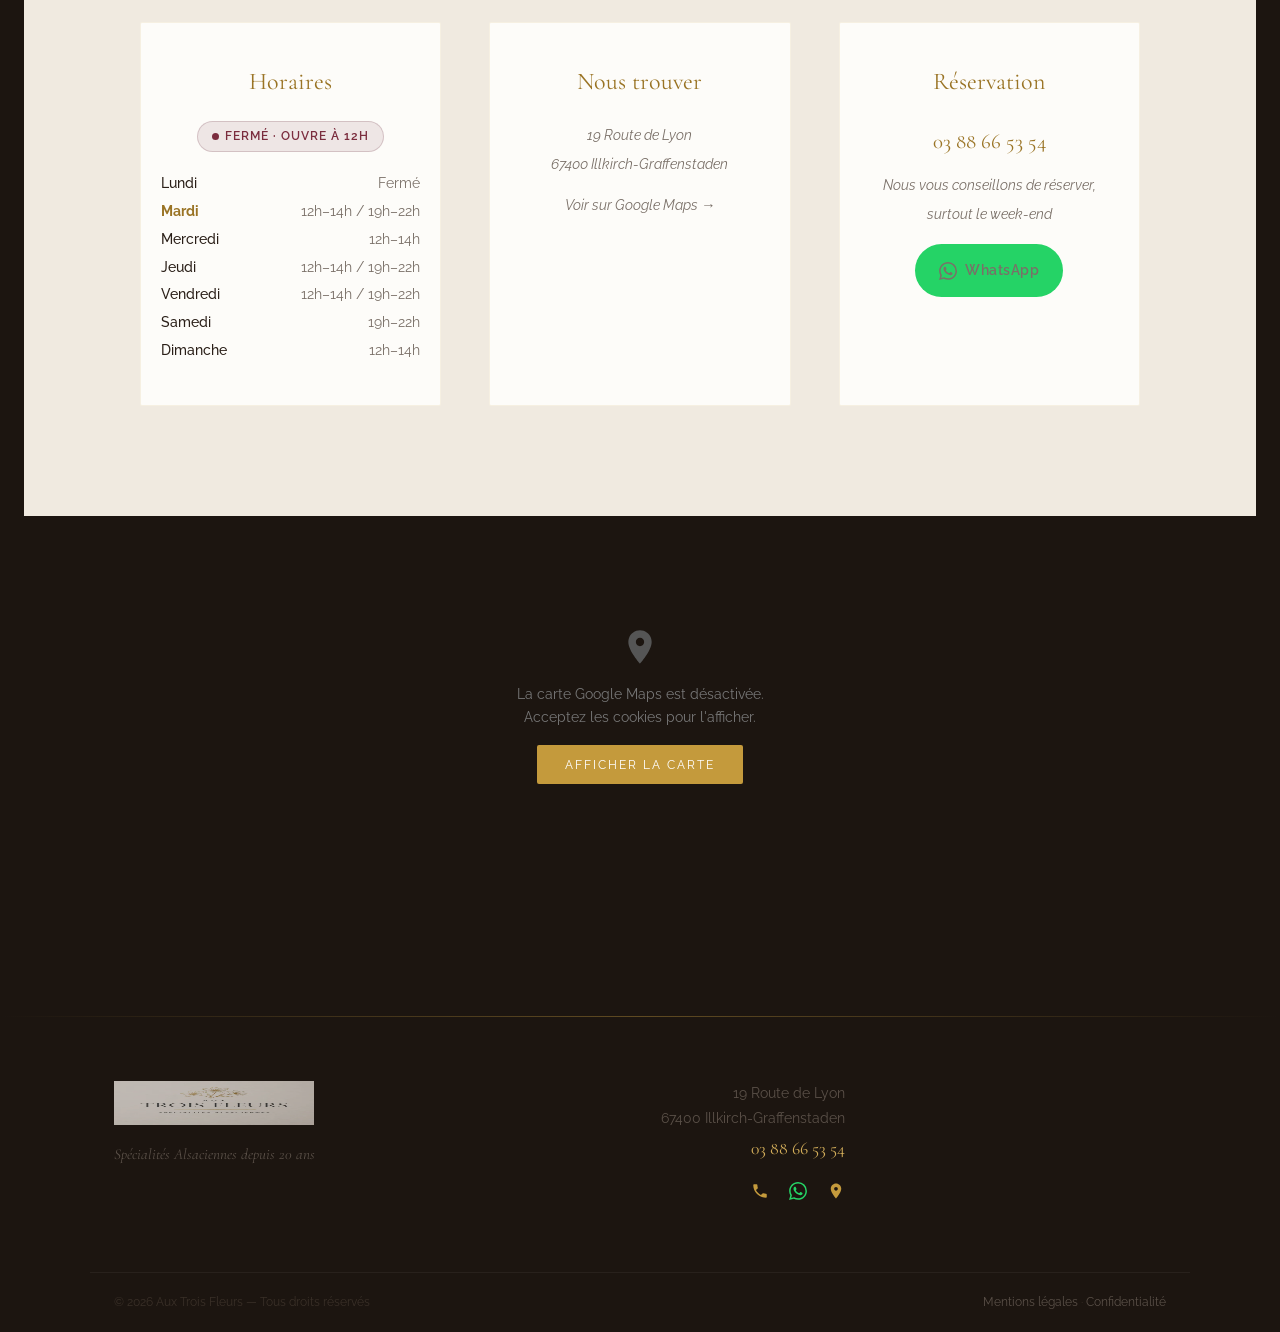
==== commit d41b24d2: "Refonte visuelle complète : palette, typo, about, galerie, footer Palette de couleurs : - Charcoal #" ====
--- a/index.html
+++ b/index.html
@@ -172,16 +172,30 @@
 
 <!-- ABOUT -->
 <section class="about" id="about">
-  <div class="about-grid">
-    <img onerror="this.style.opacity='0'" loading="lazy" src="assets/images/hero-about.webp" alt="Illustration alsacienne" class="about-img reveal-left" data-parallax="0.03" width="959" height="600">
-    <div class="about-text reveal-right">
-      <h2>Notre Maison</h2>
-      <div class="ornament">
-        <svg viewBox="0 0 24 24"><path d="M12 2C6.5 2 2 6.5 2 12s4.5 10 10 10 10-4.5 10-10S17.5 2 12 2zm0 3c1.1 0 2 .9 2 2s-.9 2-2 2-2-.9-2-2 .9-2 2-2zm5 10.5c-.8 1.7-2.7 3-5 3s-4.2-1.3-5-3c-.1-.3.1-.5.4-.5h9.2c.3 0 .5.2.4.5z"/></svg>
-      </div>
-      <p class="highlight">Un voyage culinaire au cœur de l'Alsace</p>
+  <div class="about-inner">
+    <span class="about-eyebrow reveal">Notre Maison</span>
+    <blockquote class="about-quote reveal">
+      « Un voyage culinaire au cœur de l'Alsace »
+    </blockquote>
+    <div class="about-cols reveal">
       <p>Aux Trois Fleurs vous accueille dans un cadre chaleureux et élégant à Illkirch-Graffenstaden, aux portes de Strasbourg. Notre chef vous propose une cuisine alsacienne authentique, mêlant tradition et finesse.</p>
-      <p>Du foie gras fait maison aux tartes flambées croustillantes, en passant par nos spécialités de poissons et viandes sélectionnées avec soin — chaque plat raconte l'histoire de notre terroir.</p>
+      <p>Du foie gras fait maison aux tartes flambées croustillantes, en passant par nos spécialités de poissons et viandes sélectionnées avec soin — chaque plat raconte l'histoire de notre terroir alsacien.</p>
+    </div>
+    <div class="about-stats reveal">
+      <div class="about-stat">
+        <span class="about-stat-num">20<sup>+</sup></span>
+        <span class="about-stat-label">ans de passion</span>
+      </div>
+      <div class="about-stat-sep"></div>
+      <div class="about-stat">
+        <span class="about-stat-num">100%</span>
+        <span class="about-stat-label">fait maison</span>
+      </div>
+      <div class="about-stat-sep"></div>
+      <div class="about-stat">
+        <span class="about-stat-num">★ 4.8</span>
+        <span class="about-stat-label">avis clients</span>
+      </div>
     </div>
   </div>
 
@@ -676,29 +690,45 @@
 
 <!-- FOOTER -->
 <footer>
-  <img onerror="this.style.opacity='0'" loading="lazy" src="assets/images/logo.webp" alt="Aux Trois Fleurs" class="footer-logo" width="200" height="160">
-  <div class="footer-nav">
-    <a href="#about" class="footer-nav-link">Notre Maison</a>
-    <a href="#chef" class="footer-nav-link">Le Chef</a>
-    <a href="#menu" class="footer-nav-link">La Carte</a>
-    <a href="#anniversaire" class="footer-nav-link">Anniversaire</a>
-    <a href="#infos" class="footer-nav-link">Infos</a>
-  </div>
-  <div class="footer-icons">
-    <a href="tel:0388665354" class="footer-icon-link footer-icon-link--gold" title="Appeler" aria-label="Appeler le restaurant">
-      <svg viewBox="0 0 24 24" width="20" height="20" fill="currentColor"><path d="M6.62 10.79c1.44 2.83 3.76 5.14 6.59 6.59l2.2-2.2c.27-.27.67-.36 1.02-.24 1.12.37 2.33.57 3.57.57.55 0 1 .45 1 1V20c0 .55-.45 1-1 1-9.39 0-17-7.61-17-17 0-.55.45-1 1-1h3.5c.55 0 1 .45 1 1 0 1.25.2 2.45.57 3.57.11.35.03.74-.25 1.02l-2.2 2.2z"/></svg>
-    </a>
-    <a href="https://wa.me/33388665354" target="_blank" rel="noopener noreferrer" class="footer-icon-link footer-icon-link--whatsapp" title="WhatsApp" aria-label="Contacter par WhatsApp">
-      <svg viewBox="0 0 24 24" width="20" height="20" fill="currentColor"><path d="M17.472 14.382c-.297-.149-1.758-.867-2.03-.967-.273-.099-.471-.148-.67.15-.197.297-.767.966-.94 1.164-.173.199-.347.223-.644.075-.297-.15-1.255-.463-2.39-1.475-.883-.788-1.48-1.761-1.653-2.059-.173-.297-.018-.458.13-.606.134-.133.298-.347.446-.52.149-.174.198-.298.298-.497.099-.198.05-.371-.025-.52-.075-.149-.669-1.612-.916-2.207-.242-.579-.487-.5-.669-.51-.173-.008-.371-.01-.57-.01-.198 0-.52.074-.792.372-.272.297-1.04 1.016-1.04 2.479 0 1.462 1.065 2.875 1.213 3.074.149.198 2.096 3.2 5.077 4.487.709.306 1.262.489 1.694.625.712.227 1.36.195 1.871.118.571-.085 1.758-.719 2.006-1.413.248-.694.248-1.289.173-1.413-.074-.124-.272-.198-.57-.347m-5.421 7.403h-.004a9.87 9.87 0 01-5.031-1.378l-.361-.214-3.741.982.998-3.648-.235-.374a9.86 9.86 0 01-1.51-5.26c.001-5.45 4.436-9.884 9.888-9.884 2.64 0 5.122 1.03 6.988 2.898a9.825 9.825 0 012.893 6.994c-.003 5.45-4.437 9.884-9.885 9.884m8.413-18.297A11.815 11.815 0 0012.05 0C5.495 0 .16 5.335.157 11.892c0 2.096.547 4.142 1.588 5.945L.057 24l6.305-1.654a11.882 11.882 0 005.683 1.448h.005c6.554 0 11.89-5.335 11.893-11.893a11.821 11.821 0 00-3.48-8.413z"/></svg>
-    </a>
-    <a href="https://maps.app.goo.gl/8uNok52kUSPHGmhq8" target="_blank" rel="noopener noreferrer" class="footer-icon-link footer-icon-link--gold" title="Google Maps" aria-label="Voir sur Google Maps">
-      <svg viewBox="0 0 24 24" width="20" height="20" fill="currentColor"><path d="M12 2C8.13 2 5 5.13 5 9c0 5.25 7 13 7 13s7-7.75 7-13c0-3.87-3.13-7-7-7zm0 9.5c-1.38 0-2.5-1.12-2.5-2.5s1.12-2.5 2.5-2.5 2.5 1.12 2.5 2.5-1.12 2.5-2.5 2.5z"/></svg>
-    </a>
-  </div>
-  <p>© 2026 Aux Trois Fleurs — Spécialités Alsaciennes</p>
-  <p class="footer-address">19 Route de Lyon, 67400 Illkirch-Graffenstaden — <a href="tel:0388665354">03 88 66 53 54</a></p>
-  <p class="footer-legal-note">Tous allergènes disponibles sur demande auprès de notre équipe</p>
-  <p class="footer-legal-note"><a href="mentions-legales.html">Mentions légales</a> · <a href="politique-de-confidentialite.html">Politique de confidentialité</a></p>
+  <div class="footer-gold-line"></div>
+  <div class="footer-inner">
+    <div class="footer-brand">
+      <a href="#hero" aria-label="Retour en haut de page">
+        <img onerror="this.style.opacity='0'" loading="lazy" src="assets/images/logo.webp" alt="Aux Trois Fleurs" class="footer-logo" width="200" height="160">
+      </a>
+      <p class="footer-tagline">Spécialités Alsaciennes depuis 20 ans</p>
+    </div>
+    <nav class="footer-nav" aria-label="Navigation pied de page">
+      <a href="#about" class="footer-nav-link">Notre Maison</a>
+      <a href="#chef" class="footer-nav-link">Le Chef</a>
+      <a href="#menu" class="footer-nav-link">La Carte</a>
+      <a href="#anniversaire" class="footer-nav-link">Anniversaire</a>
+      <a href="#reservation" class="footer-nav-link">Réserver</a>
+      <a href="#infos" class="footer-nav-link">Infos</a>
+    </nav>
+    <div class="footer-contact">
+      <address>
+        19 Route de Lyon<br>
+        67400 Illkirch-Graffenstaden<br>
+        <a href="tel:0388665354" class="footer-phone">03 88 66 53 54</a>
+      </address>
+      <div class="footer-icons">
+        <a href="tel:0388665354" class="footer-icon-link footer-icon-link--gold" title="Appeler" aria-label="Appeler le restaurant">
+          <svg viewBox="0 0 24 24" width="18" height="18" fill="currentColor"><path d="M6.62 10.79c1.44 2.83 3.76 5.14 6.59 6.59l2.2-2.2c.27-.27.67-.36 1.02-.24 1.12.37 2.33.57 3.57.57.55 0 1 .45 1 1V20c0 .55-.45 1-1 1-9.39 0-17-7.61-17-17 0-.55.45-1 1-1h3.5c.55 0 1 .45 1 1 0 1.25.2 2.45.57 3.57.11.35.03.74-.25 1.02l-2.2 2.2z"/></svg>
+        </a>
+        <a href="https://wa.me/33388665354" target="_blank" rel="noopener noreferrer" class="footer-icon-link footer-icon-link--whatsapp" title="WhatsApp" aria-label="Contacter par WhatsApp">
+          <svg viewBox="0 0 24 24" width="18" height="18" fill="currentColor"><path d="M17.472 14.382c-.297-.149-1.758-.867-2.03-.967-.273-.099-.471-.148-.67.15-.197.297-.767.966-.94 1.164-.173.199-.347.223-.644.075-.297-.15-1.255-.463-2.39-1.475-.883-.788-1.48-1.761-1.653-2.059-.173-.297-.018-.458.13-.606.134-.133.298-.347.446-.52.149-.174.198-.298.298-.497.099-.198.05-.371-.025-.52-.075-.149-.669-1.612-.916-2.207-.242-.579-.487-.5-.669-.51-.173-.008-.371-.01-.57-.01-.198 0-.52.074-.792.372-.272.297-1.04 1.016-1.04 2.479 0 1.462 1.065 2.875 1.213 3.074.149.198 2.096 3.2 5.077 4.487.709.306 1.262.489 1.694.625.712.227 1.36.195 1.871.118.571-.085 1.758-.719 2.006-1.413.248-.694.248-1.289.173-1.413-.074-.124-.272-.198-.57-.347m-5.421 7.403h-.004a9.87 9.87 0 01-5.031-1.378l-.361-.214-3.741.982.998-3.648-.235-.374a9.86 9.86 0 01-1.51-5.26c.001-5.45 4.436-9.884 9.888-9.884 2.64 0 5.122 1.03 6.988 2.898a9.825 9.825 0 012.893 6.994c-.003 5.45-4.437 9.884-9.885 9.884m8.413-18.297A11.815 11.815 0 0012.05 0C5.495 0 .16 5.335.157 11.892c0 2.096.547 4.142 1.588 5.945L.057 24l6.305-1.654a11.882 11.882 0 005.683 1.448h.005c6.554 0 11.89-5.335 11.893-11.893a11.821 11.821 0 00-3.48-8.413z"/></svg>
+        </a>
+        <a href="https://maps.app.goo.gl/8uNok52kUSPHGmhq8" target="_blank" rel="noopener noreferrer" class="footer-icon-link footer-icon-link--gold" title="Google Maps" aria-label="Voir sur Google Maps">
+          <svg viewBox="0 0 24 24" width="18" height="18" fill="currentColor"><path d="M12 2C8.13 2 5 5.13 5 9c0 5.25 7 13 7 13s7-7.75 7-13c0-3.87-3.13-7-7-7zm0 9.5c-1.38 0-2.5-1.12-2.5-2.5s1.12-2.5 2.5-2.5 2.5 1.12 2.5 2.5-1.12 2.5-2.5 2.5z"/></svg>
+        </a>
+      </div>
+    </div>
+  </div>
+  <div class="footer-bottom">
+    <p>© 2026 Aux Trois Fleurs — Tous droits réservés</p>
+    <p><a href="mentions-legales.html">Mentions légales</a> · <a href="politique-de-confidentialite.html">Confidentialité</a></p>
+  </div>
 </footer>
 
 <script src="assets/js/main.js" defer></script>
--- a/assets/css/main.css
+++ b/assets/css/main.css
@@ -14,19 +14,20 @@
 }
 
 :root {
-  --cream: #F5F0E8;
-  --cream-light: #FAF8F3;
-  --cream-dark: #EDE7DB;
-  --gold: #B8963E;
-  --gold-light: #D4B96A;
-  --gold-dark: #8C6D1F;
-  --gold-glow: rgba(184,150,62,0.15);
-  --charcoal: #2C2C2C;
-  --charcoal-light: #4A4A4A;
-  --text: #3A3530;
-  --text-light: #6B6460;
-  --wine: #6B2D3E;
-  --wine-light: #8A4558;
+  --cream: #FBF8F2;
+  --cream-light: #FDFCF9;
+  --cream-dark: #F0EAE0;
+  --gold: #C49A3C;
+  --gold-light: #D4AE5A;
+  --gold-dark: #9A7425;
+  --gold-glow: rgba(196,154,60,0.12);
+  --charcoal: #1C1510;
+  --charcoal-light: #3D3028;
+  --text: #2A1F18;
+  --text-dark: #2A1F18;
+  --text-light: #7A7068;
+  --wine: #7B2D3E;
+  --wine-light: #9A4558;
 }
 
 html { scroll-behavior: smooth; }
@@ -157,10 +158,10 @@
 .hero-overlay {
   position: absolute; top: 0; left: 0; width: 100%; height: 100%;
   background: linear-gradient(
-    180deg,
-    rgba(44,44,44,0.5) 0%,
-    rgba(44,44,44,0.35) 40%,
-    rgba(44,44,44,0.55) 100%
+    160deg,
+    rgba(28,21,16,0.65) 0%,
+    rgba(28,21,16,0.35) 50%,
+    rgba(28,21,16,0.7) 100%
   );
   z-index: var(--z-raised);
 }
@@ -177,11 +178,11 @@
 }
 .hero-tagline {
   font-family: 'Cormorant Garamond', serif;
-  font-size: clamp(1.2rem, 3vw, 1.5rem);
+  font-size: clamp(2.2rem, 5.5vw, 4rem);
   font-style: italic; font-weight: 300;
-  color: rgba(255,255,255,0.9);
-  margin-bottom: 12px;
-  text-shadow: 0 1px 8px rgba(0,0,0,0.3);
+  color: rgba(255,255,255,0.95);
+  margin-bottom: 16px; line-height: 1.2;
+  text-shadow: 0 2px 20px rgba(0,0,0,0.4);
   opacity: 0; transform: translateY(30px);
   animation: heroFadeUp 1.2s cubic-bezier(0.16, 1, 0.3, 1) 0.7s forwards;
 }
@@ -195,21 +196,20 @@
 }
 .hero-cta {
   display: inline-block;
-  background: var(--gold); color: white;
-  padding: 16px 52px;
-  text-decoration: none; font-size: 0.82rem;
-  letter-spacing: 3px; text-transform: uppercase;
+  background: transparent; color: white;
+  padding: 17px 56px;
+  text-decoration: none; font-size: 0.78rem;
+  letter-spacing: 4px; text-transform: uppercase;
   font-weight: 500; transition: all 0.5s cubic-bezier(0.4, 0, 0.2, 1);
-  border: 1px solid var(--gold);
-  box-shadow: 0 4px 25px rgba(184,150,62,0.3);
+  border: 1px solid rgba(255,255,255,0.55);
   opacity: 0; transform: translateY(30px);
   animation: heroFadeUp 1.2s cubic-bezier(0.16, 1, 0.3, 1) 1.1s forwards;
 }
 .hero-cta:hover {
-  background: rgba(255,255,255,0.12); border-color: rgba(255,255,255,0.6);
+  background: var(--gold); border-color: var(--gold);
   color: white;
   transform: translateY(-3px);
-  box-shadow: 0 8px 35px rgba(184,150,62,0.4);
+  box-shadow: 0 8px 40px rgba(196,154,60,0.45);
 }
 .hero-scroll {
   position: absolute; bottom: 36px; left: 50%;
@@ -235,15 +235,15 @@
   margin-bottom: 64px;
 }
 .section-header h2 {
-  font-size: clamp(2rem, 5vw, 3.2rem);
+  font-size: clamp(2.4rem, 5.5vw, 3.8rem);
   color: var(--charcoal);
-  margin-bottom: 4px;
-  font-weight: 300;
+  margin-bottom: 6px;
+  font-weight: 300; letter-spacing: -0.02em;
 }
 .section-header p {
-  font-size: 1.05rem; color: var(--text-light);
+  color: var(--text-light);
   font-style: italic; font-family: 'Cormorant Garamond', serif;
-  font-size: 1.15rem;
+  font-size: 1.2rem;
 }
 
 /* ===== ABOUT ===== */
@@ -251,51 +251,84 @@
   background: var(--charcoal);
   color: var(--cream);
   position: relative; overflow: hidden;
+  padding: 120px 24px;
 }
 .about::before {
   content: '';
-  position: absolute; top: -50%; right: -20%; width: 60%; height: 200%;
-  background: radial-gradient(ellipse, rgba(184,150,62,0.04) 0%, transparent 70%);
+  position: absolute; top: 0; left: 0; width: 100%; height: 100%;
+  background:
+    radial-gradient(ellipse at 20% 50%, rgba(196,154,60,0.06) 0%, transparent 55%),
+    radial-gradient(ellipse at 80% 20%, rgba(123,45,62,0.05) 0%, transparent 50%);
   pointer-events: none;
 }
-.about-grid {
-  max-width: 1100px; margin: 0 auto;
-  display: grid; grid-template-columns: 1fr 1fr;
-  gap: 70px; align-items: center;
-}
-.about-img {
-  width: 100%; border-radius: 4px;
-  box-shadow: 0 25px 70px rgba(0,0,0,0.35);
-  transition: transform 0.8s cubic-bezier(0.4, 0, 0.2, 1);
-}
-.about-img:hover { transform: translateY(-5px); }
-.about-text h2 {
-  font-size: clamp(1.8rem, 4vw, 2.6rem);
-  color: var(--cream); margin-bottom: 4px; font-weight: 300;
-}
-.about-text .ornament { margin: 16px 0; justify-content: flex-start; }
-.about-text .ornament::before { display: none; }
-.about-text p {
-  color: #B5AFA5; line-height: 1.9;
-  font-size: 0.92rem; margin-bottom: 16px;
-}
-.about-text .highlight {
-  color: var(--gold-light); font-family: 'Cormorant Garamond', serif;
-  font-style: italic; font-size: 1.2rem;
+.about-inner {
+  max-width: 860px; margin: 0 auto; text-align: center; position: relative;
+}
+.about-eyebrow {
+  display: inline-block;
+  font-size: 0.72rem; letter-spacing: 4px; text-transform: uppercase;
+  color: var(--gold); font-family: 'Raleway', sans-serif; font-weight: 600;
+  margin-bottom: 28px;
+}
+.about-quote {
+  font-family: 'Cormorant Garamond', serif;
+  font-size: clamp(1.8rem, 4.5vw, 3rem);
+  font-style: italic; font-weight: 300;
+  color: var(--cream); line-height: 1.3;
+  margin: 0 0 48px; padding: 0;
+  border: none; quotes: none;
+}
+.about-quote::before, .about-quote::after { content: none; }
+.about-cols {
+  display: grid; grid-template-columns: 1fr 1fr; gap: 40px;
+  text-align: left; margin-bottom: 64px;
+}
+.about-cols p {
+  color: #C5BEB4; line-height: 1.95;
+  font-size: 0.94rem; margin: 0;
+}
+.about-stats {
+  display: flex; align-items: center; justify-content: center;
+  gap: 0; flex-wrap: wrap;
+}
+.about-stat {
+  display: flex; flex-direction: column; align-items: center;
+  padding: 0 48px;
+}
+.about-stat-num {
+  font-family: 'Cormorant Garamond', serif;
+  font-size: clamp(2rem, 4vw, 2.8rem); font-weight: 300;
+  color: var(--gold-light); line-height: 1;
+}
+.about-stat-num sup { font-size: 0.6em; vertical-align: super; }
+.about-stat-label {
+  font-size: 0.7rem; letter-spacing: 2.5px; text-transform: uppercase;
+  color: rgba(255,255,255,0.45); margin-top: 6px;
+}
+.about-stat-sep {
+  width: 1px; height: 44px;
+  background: linear-gradient(transparent, rgba(196,154,60,0.35), transparent);
+}
+@media (max-width: 768px) {
+  .about-cols { grid-template-columns: 1fr; gap: 20px; }
+  .about-stat { padding: 20px 32px; }
 }
 
 /* ===== GALERIE ===== */
 .galerie { background: var(--cream); }
 .galerie-grid {
-  max-width: 1000px; margin: 0 auto;
+  max-width: 1100px; margin: 0 auto;
   display: grid;
   grid-template-columns: repeat(4, 1fr);
-  gap: 16px;
+  gap: 12px;
 }
 .galerie-item {
   position: relative; overflow: hidden;
-  aspect-ratio: 1; border-radius: 4px;
-  cursor: pointer;
+  aspect-ratio: 3/4; border-radius: 2px;
+  cursor: pointer; background: var(--charcoal);
+}
+.galerie-item:first-child {
+  grid-column: span 2; aspect-ratio: 4/3;
 }
 .galerie-item img {
   width: 100%; height: 100%; object-fit: cover;
@@ -568,16 +601,17 @@
   gap: 32px;
 }
 .avis-card {
-  background: rgba(255,255,255,0.03);
-  border: 1px solid rgba(184,150,62,0.15);
-  padding: 36px 28px;
-  border-radius: 4px;
-  transition: border-color 0.4s, transform 0.4s;
+  background: rgba(255,255,255,0.025);
+  border: 1px solid rgba(196,154,60,0.12);
+  padding: 40px 32px;
+  border-radius: 2px;
+  transition: border-color 0.4s, transform 0.4s, box-shadow 0.4s;
   position: relative;
 }
 .avis-card:hover {
-  border-color: rgba(184,150,62,0.35);
-  transform: translateY(-4px);
+  border-color: rgba(196,154,60,0.3);
+  transform: translateY(-6px);
+  box-shadow: 0 20px 60px rgba(0,0,0,0.2);
 }
 .avis-quote {
   font-family: 'Cormorant Garamond', serif;
@@ -623,7 +657,15 @@
   gap: 48px; text-align: center;
 }
 .info-block {
-  padding: 32px 16px;
+  padding: 40px 20px;
+  background: var(--cream-light);
+  border: 1px solid rgba(196,154,60,0.12);
+  border-radius: 2px;
+  transition: border-color 0.3s, box-shadow 0.3s;
+}
+.info-block:hover {
+  border-color: rgba(196,154,60,0.3);
+  box-shadow: 0 8px 40px rgba(0,0,0,0.05);
 }
 .info-block h3 {
   font-size: 1.5rem; color: var(--gold-dark);
@@ -677,11 +719,57 @@
 /* ===== FOOTER ===== */
 footer {
   background: var(--charcoal); color: #777;
-  text-align: center; padding: 48px 24px;
   font-size: 0.8rem;
 }
-footer a { color: var(--gold); text-decoration: none; }
-footer .footer-logo { height: 40px; margin-bottom: 16px; opacity: 0.6; }
+footer a { color: var(--gold-light); text-decoration: none; transition: color 0.3s; }
+footer a:hover { color: var(--gold); }
+.footer-gold-line {
+  height: 1px;
+  background: linear-gradient(90deg, transparent, var(--gold), transparent);
+  opacity: 0.4;
+}
+.footer-inner {
+  max-width: 1100px; margin: 0 auto;
+  display: grid; grid-template-columns: 1fr 1.5fr 1fr;
+  gap: 48px; align-items: start;
+  padding: 64px 24px 48px;
+}
+.footer-brand { display: flex; flex-direction: column; align-items: flex-start; gap: 12px; }
+.footer-brand a { display: inline-block; }
+footer .footer-logo { height: 44px; opacity: 0.75; transition: opacity 0.3s; }
+footer .footer-logo:hover { opacity: 1; }
+.footer-tagline {
+  font-family: 'Cormorant Garamond', serif;
+  font-style: italic; font-size: 0.95rem; color: #5A5048;
+  line-height: 1.5; margin: 0;
+}
+.footer-nav {
+  display: flex; flex-direction: column; gap: 12px; align-items: center;
+}
+.footer-contact { display: flex; flex-direction: column; gap: 16px; align-items: flex-end; }
+.footer-contact address {
+  font-style: normal; line-height: 1.9; color: #5A5048; font-size: 0.85rem; text-align: right;
+}
+.footer-phone {
+  font-family: 'Cormorant Garamond', serif;
+  font-size: 1.1rem; color: var(--gold-light) !important;
+}
+.footer-bottom {
+  border-top: 1px solid rgba(255,255,255,0.05);
+  padding: 20px 24px;
+  display: flex; justify-content: space-between; align-items: center;
+  max-width: 1100px; margin: 0 auto;
+  font-size: 0.75rem; color: #3A3028;
+  flex-wrap: wrap; gap: 8px;
+}
+.footer-bottom a { color: #5A5048 !important; font-size: 0.75rem; }
+.footer-bottom a:hover { color: var(--gold) !important; }
+@media (max-width: 768px) {
+  .footer-inner { grid-template-columns: 1fr; gap: 36px; }
+  .footer-brand, .footer-contact { align-items: center; }
+  .footer-contact address { text-align: center; }
+  .footer-bottom { flex-direction: column; text-align: center; }
+}
 
 /* ===== FLOATING PHONE BUTTON ===== */
 .floating-btn {
@@ -804,6 +892,7 @@
   .nav-links.open a { color: var(--text) !important; text-shadow: none !important; /* override hero white needed */ }
   .about-grid { grid-template-columns: 1fr; gap: 36px; }
   .galerie-grid { grid-template-columns: 1fr 1fr; }
+  .galerie-item:first-child { grid-column: span 2; }
   .infos-grid { grid-template-columns: 1fr; gap: 24px; }
   .hero-logo { width: 260px; }
   section { padding: 70px 20px; }
@@ -816,6 +905,7 @@
 
 @media (max-width: 480px) {
   .galerie-grid { grid-template-columns: 1fr; }
+  .galerie-item:first-child { grid-column: span 1; aspect-ratio: 4/3; }
   .hero-cta { padding: 14px 32px; font-size: 0.75rem; }
   .section-header h2 { font-size: 1.9rem; }
   .menu-tab { padding: 7px 10px; font-size: 0.65rem; letter-spacing: 1px; }
@@ -1084,6 +1174,7 @@
     --charcoal: #F0EBE3;
     --charcoal-light: #D4CFC9;
     --text: #E8E2D9;
+    --text-dark: #E8E2D9;
     --text-light: #A09890;
     --gold: #C9A84C;
     --gold-light: #D4B96A;
